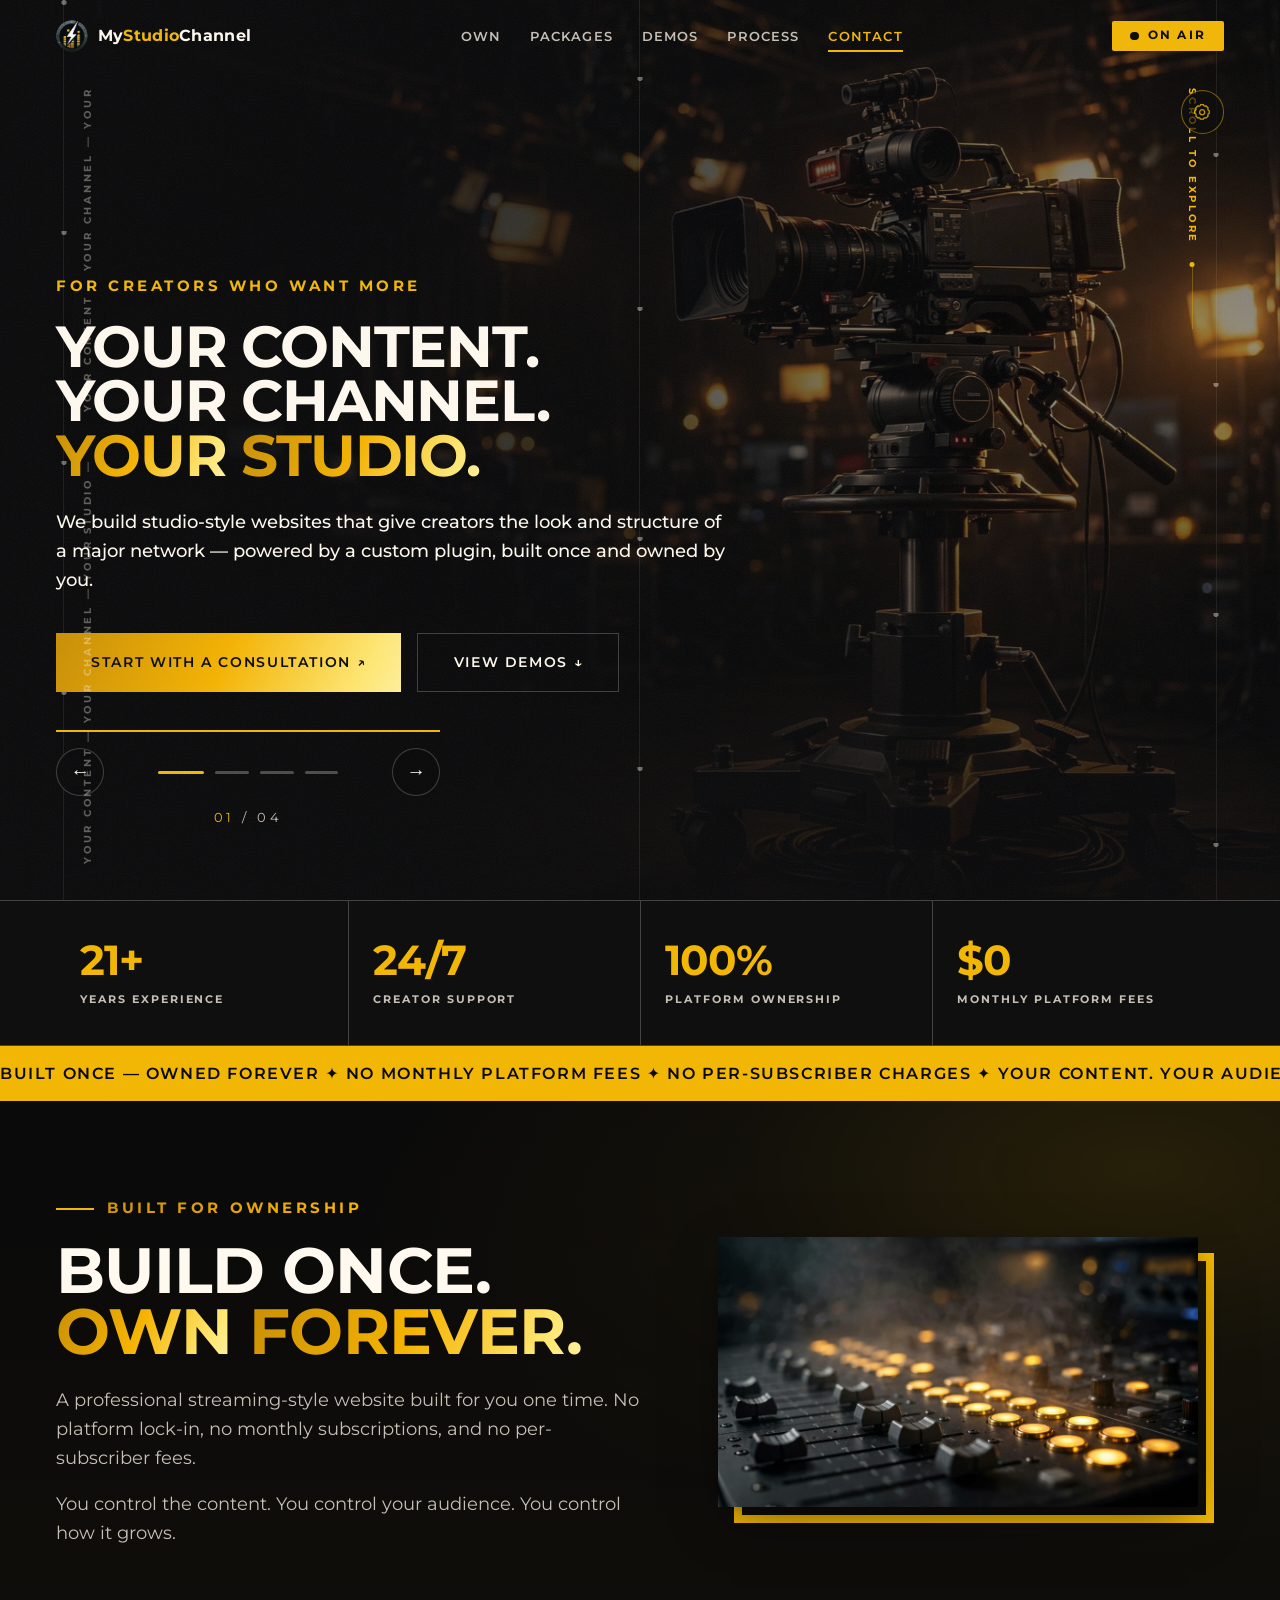
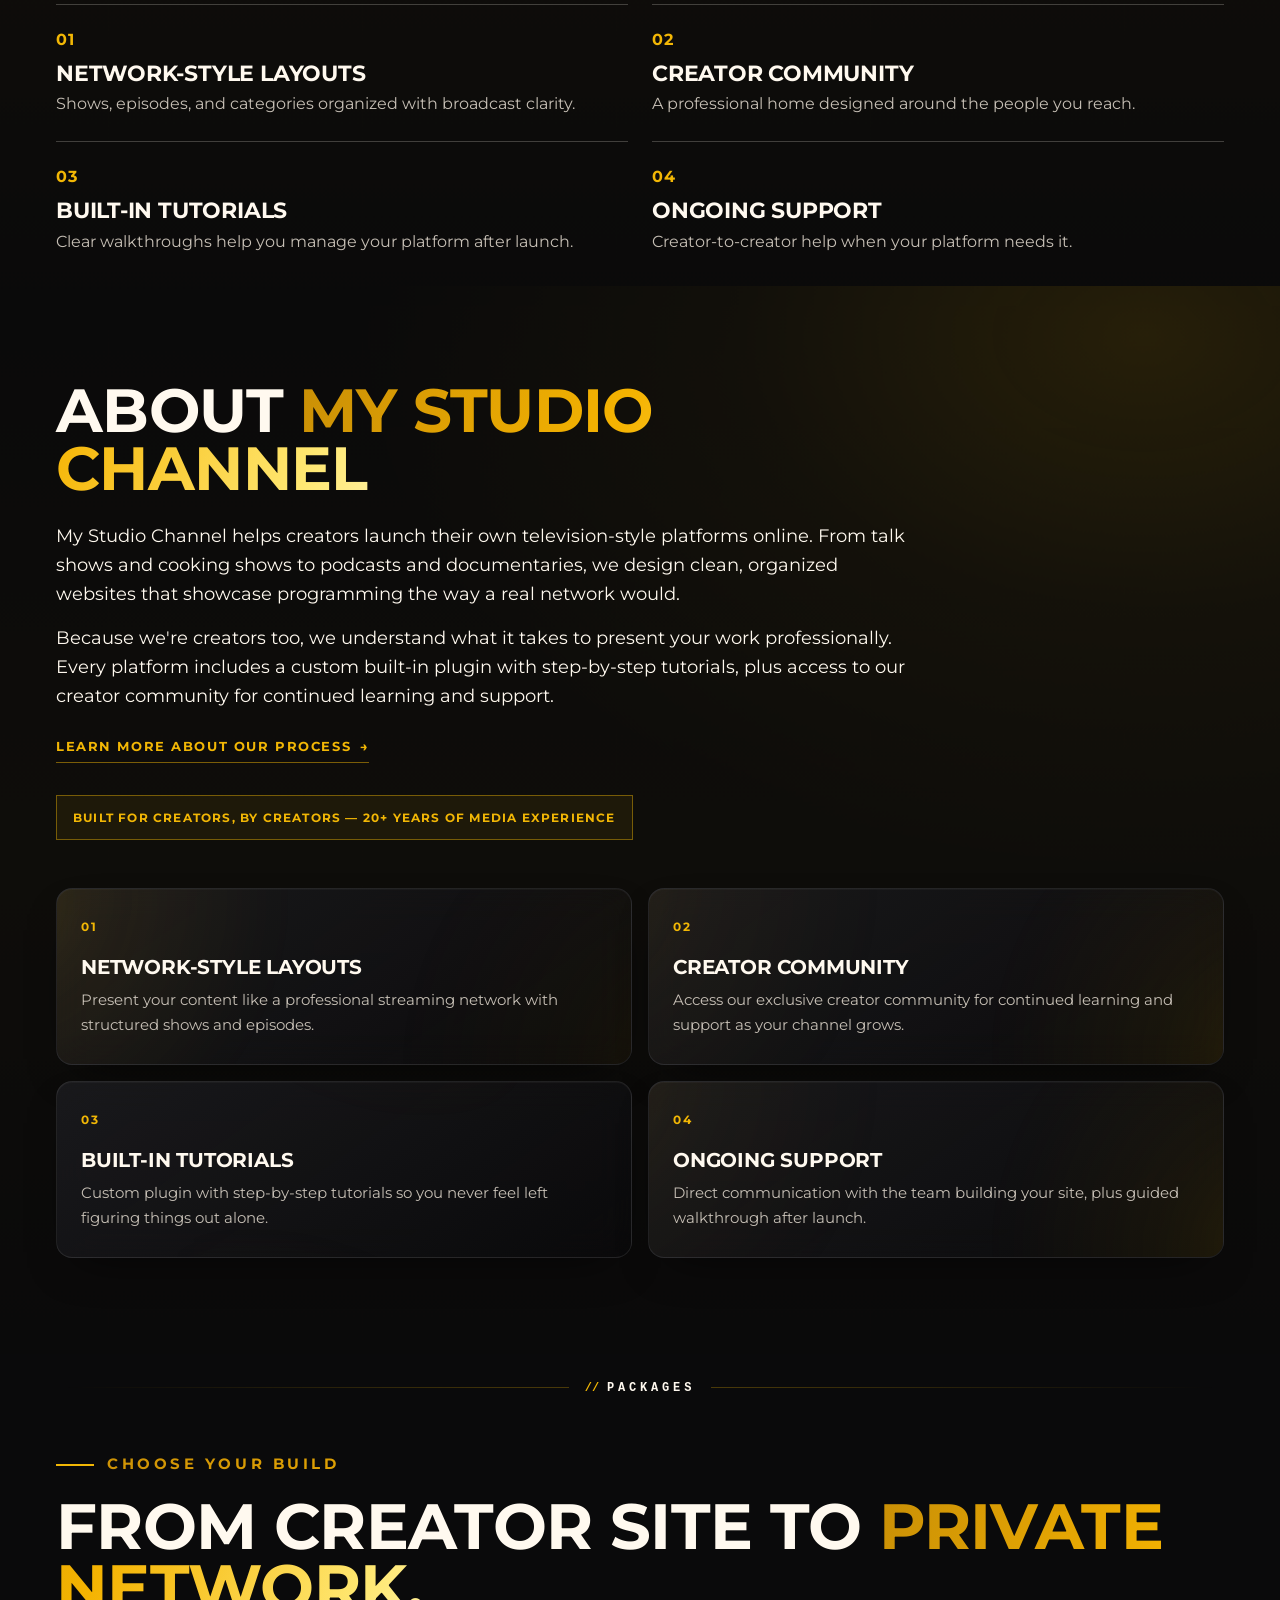
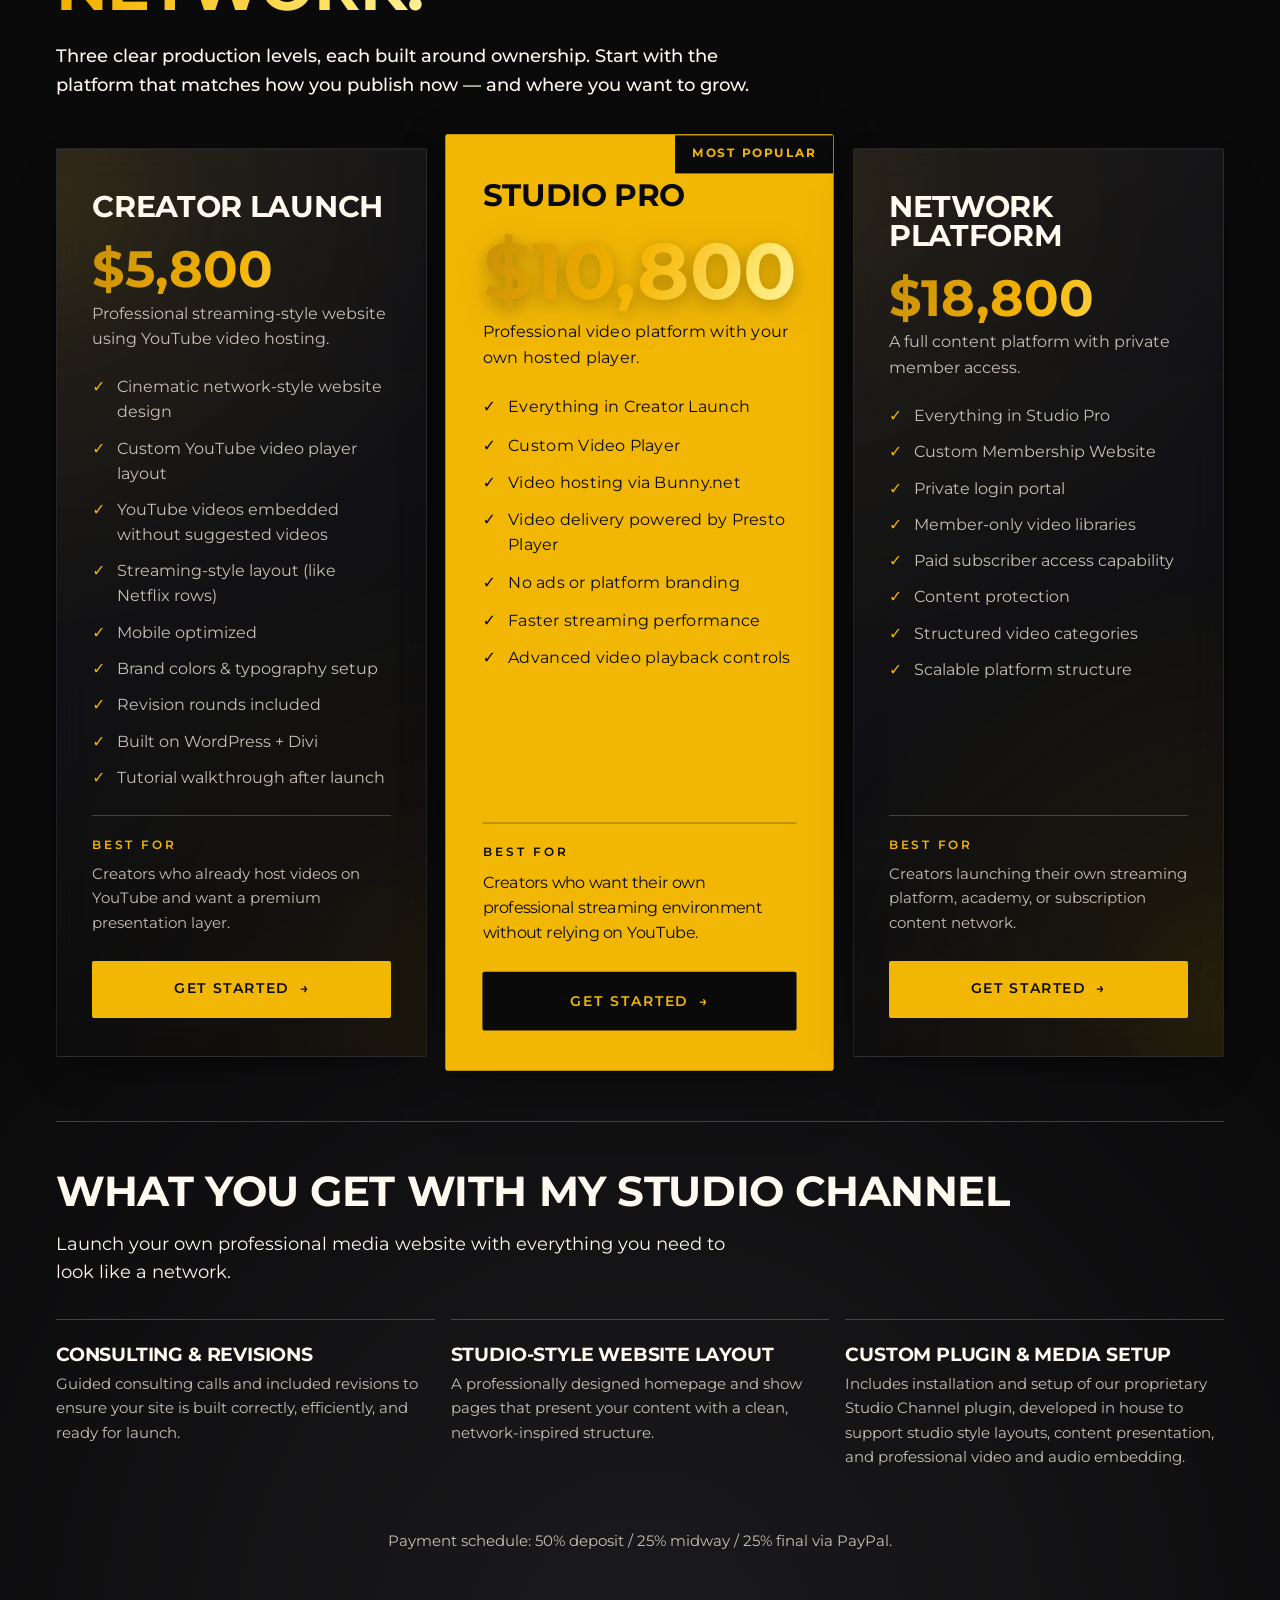
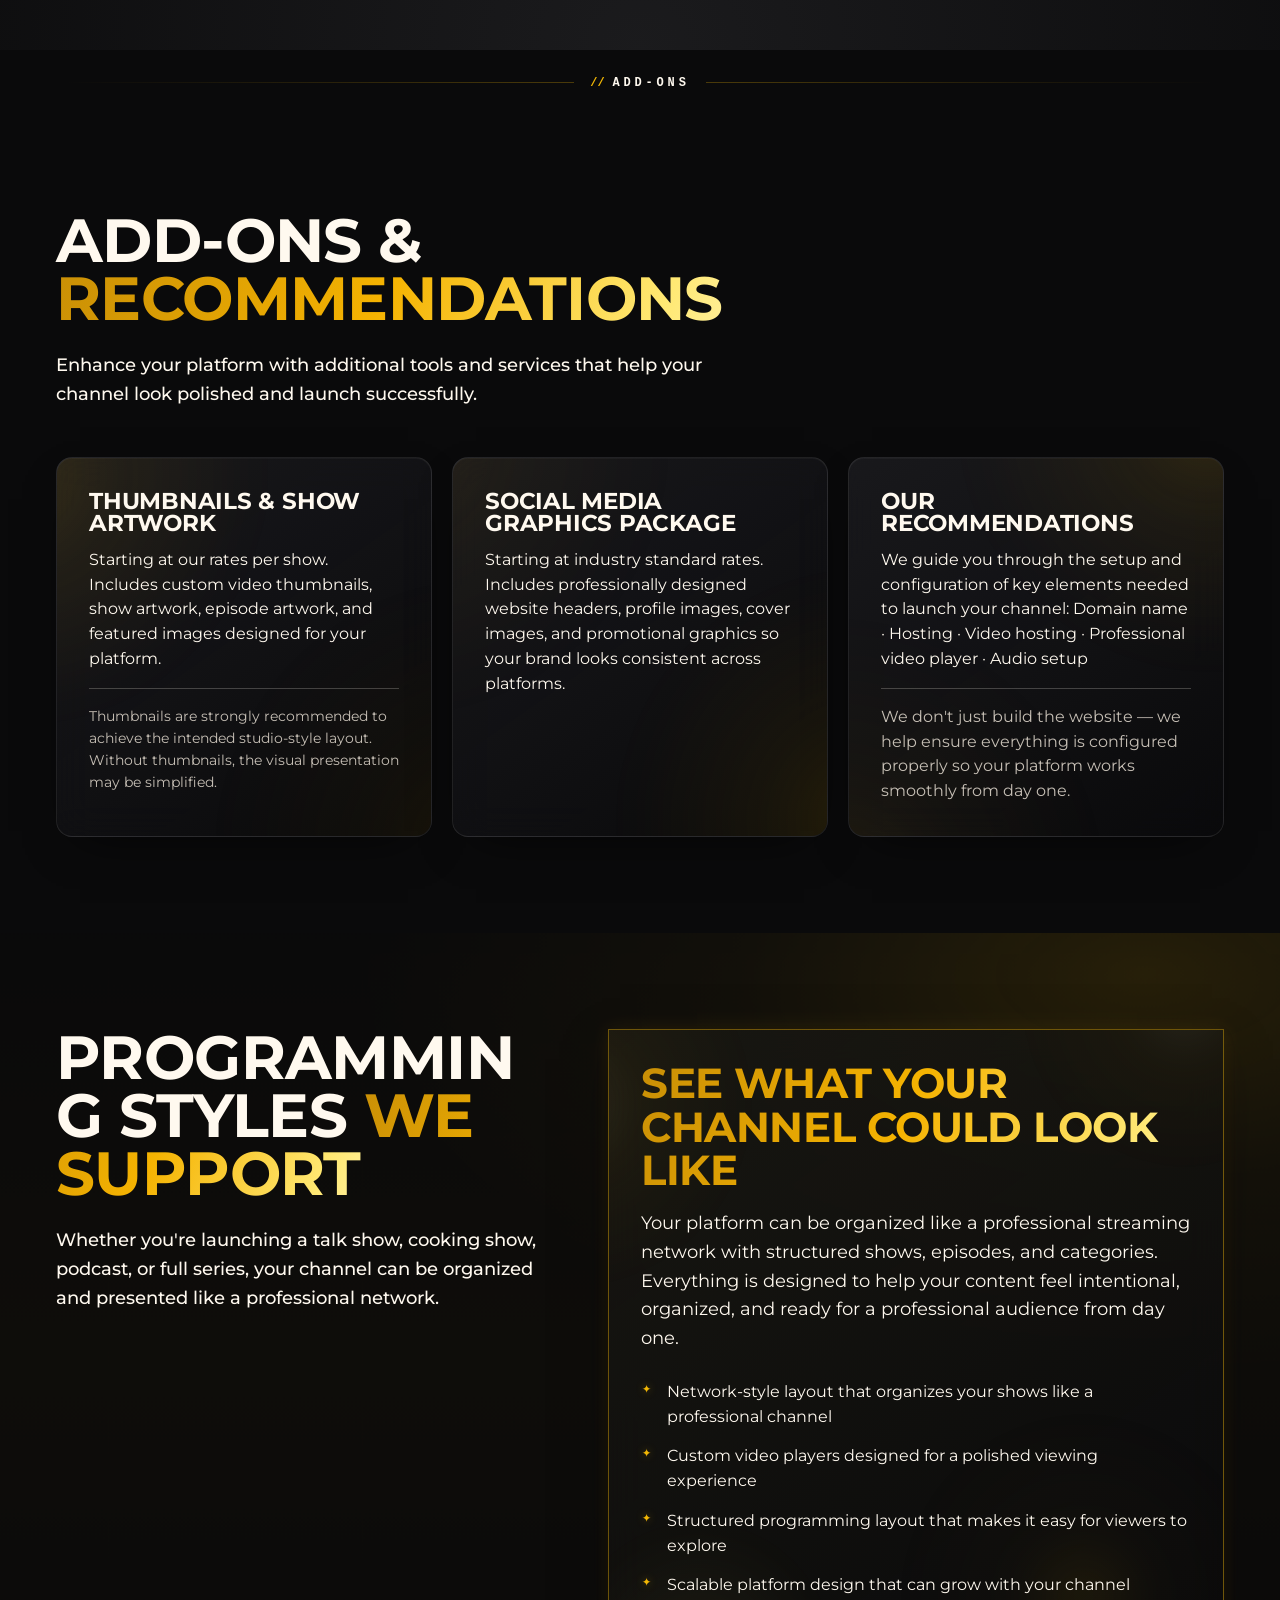
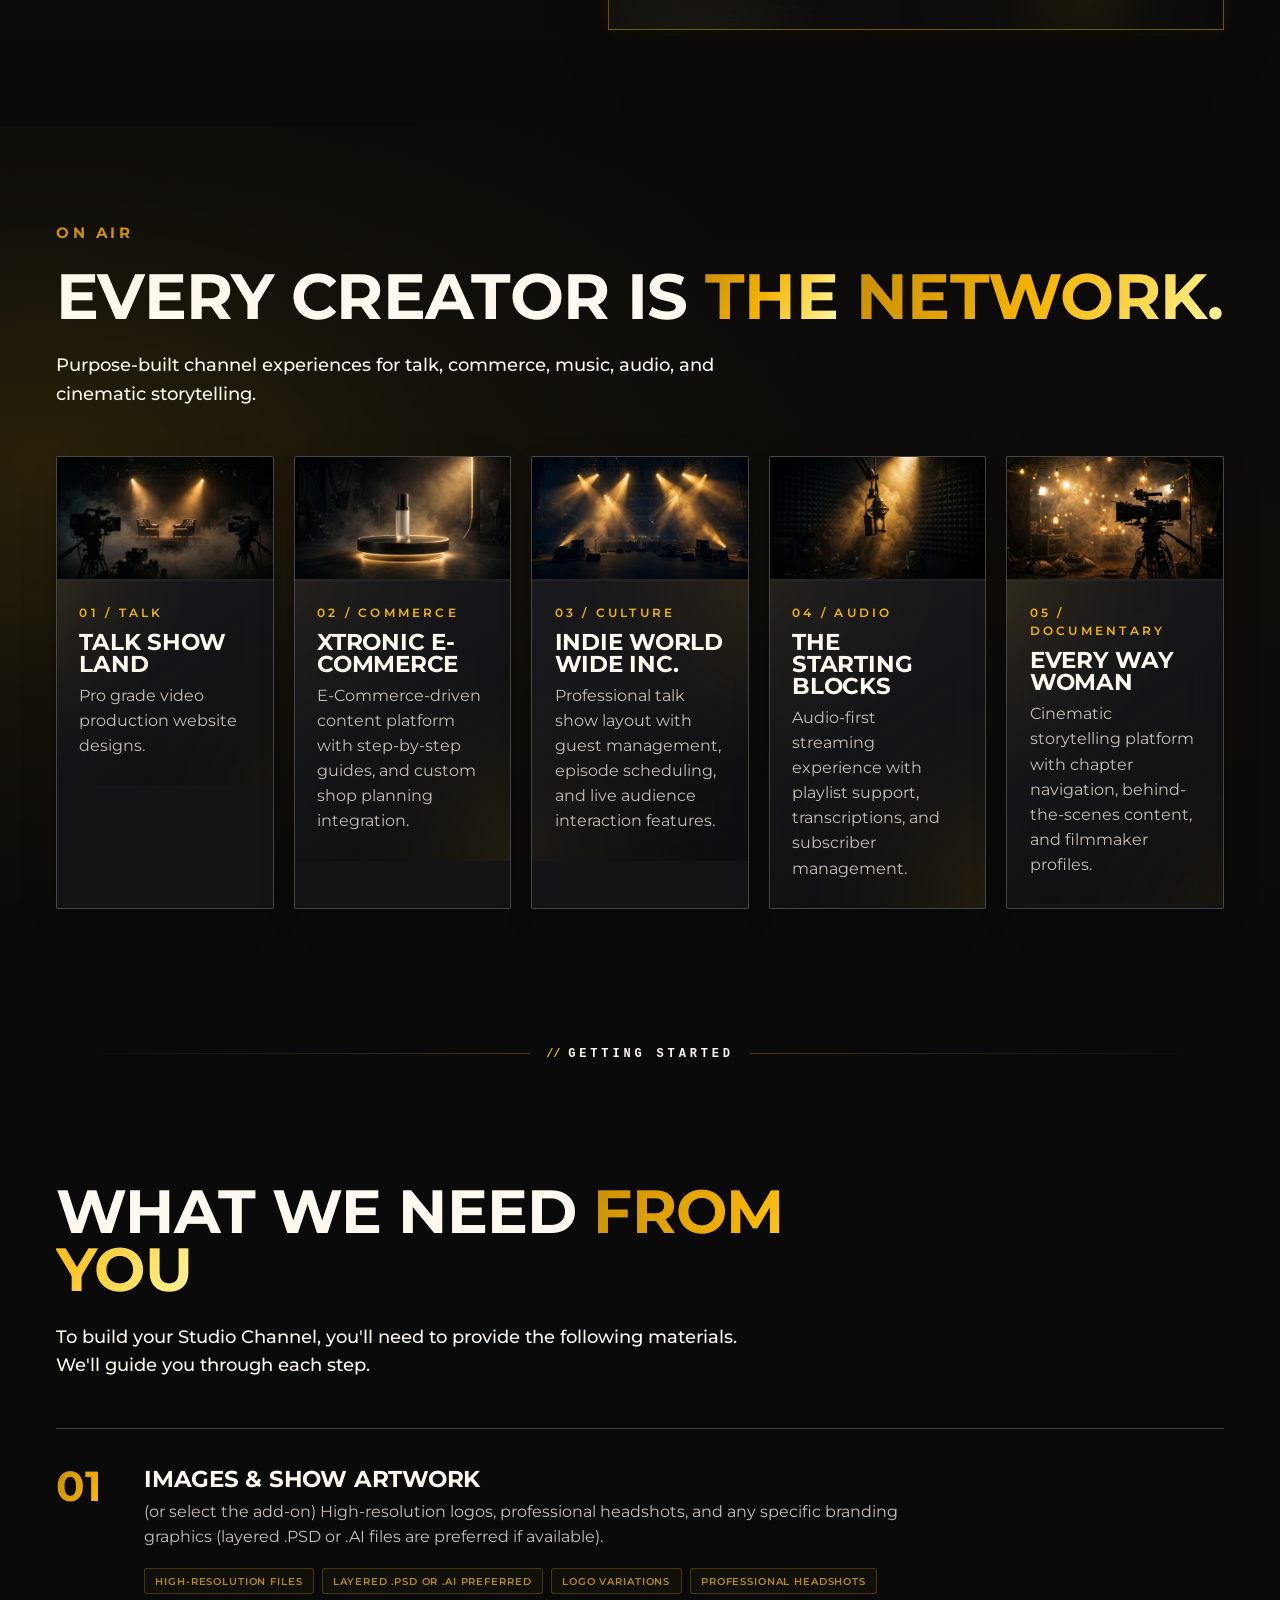
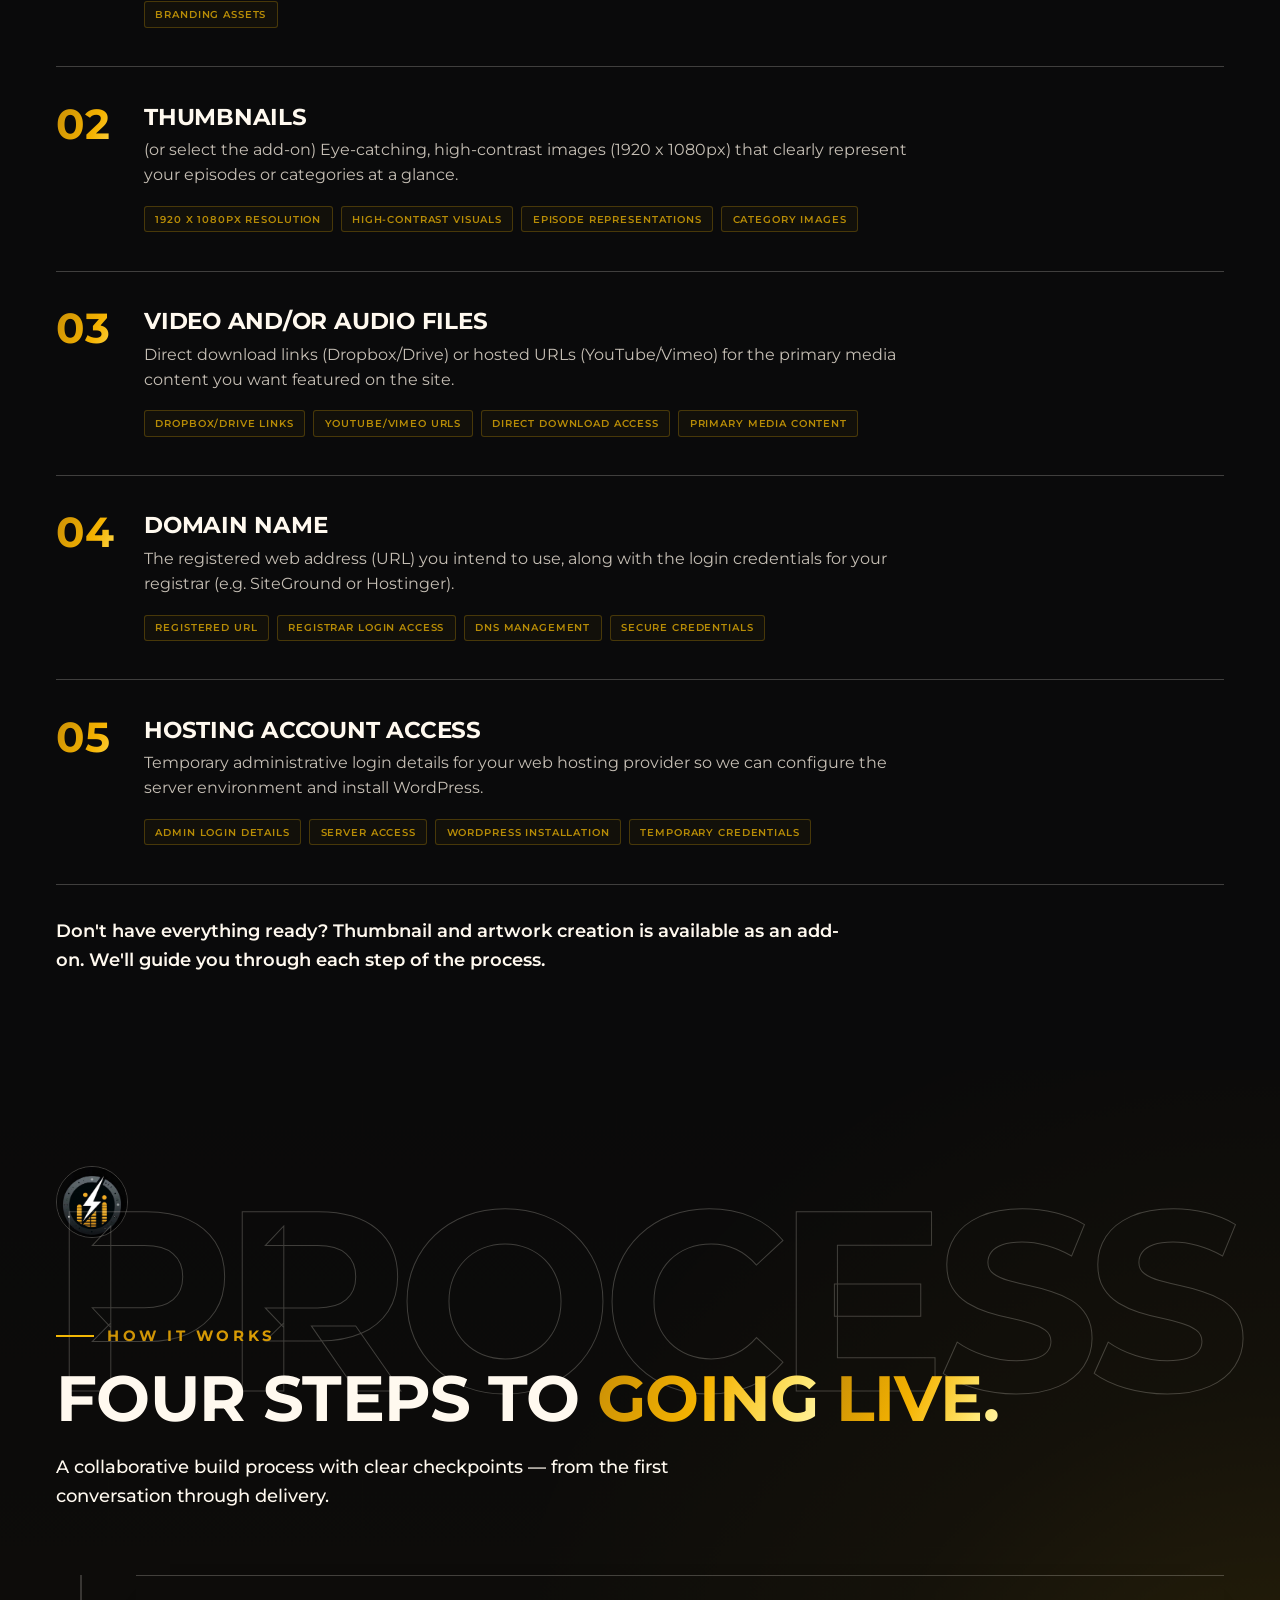
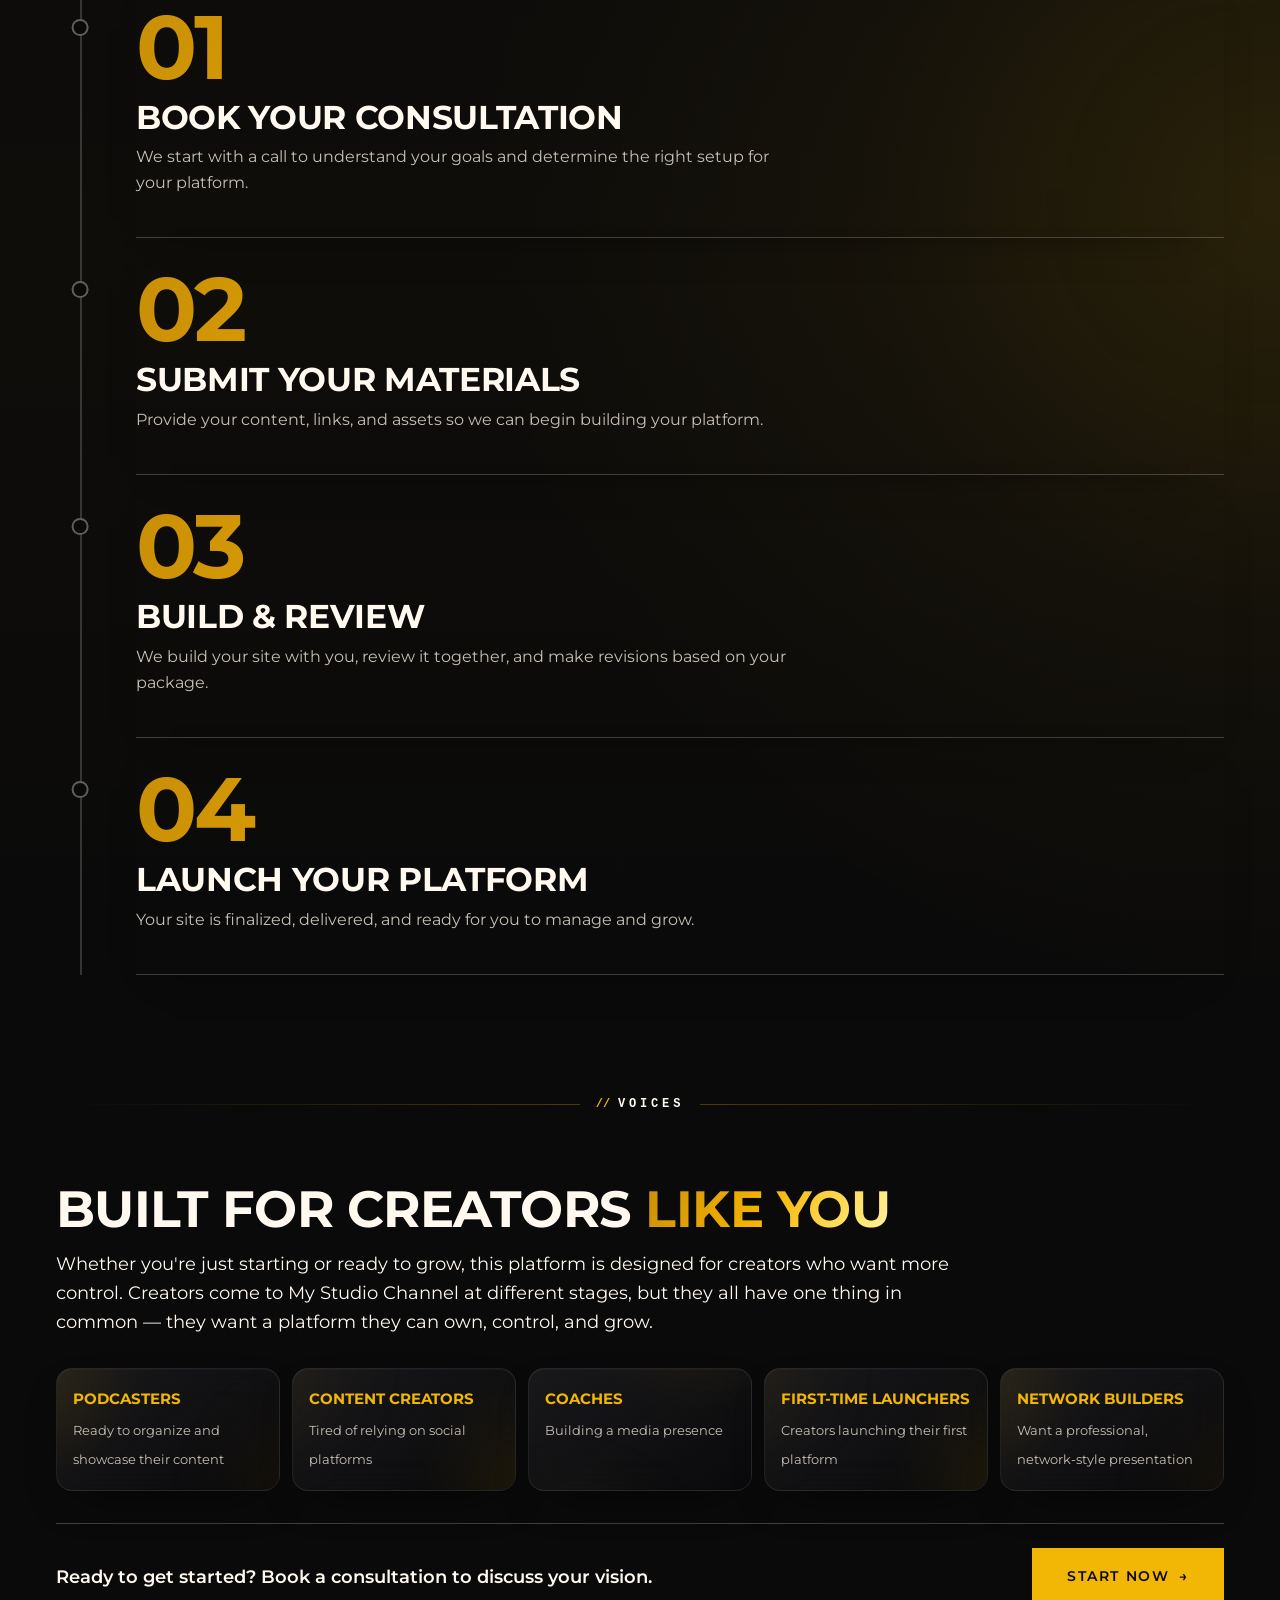
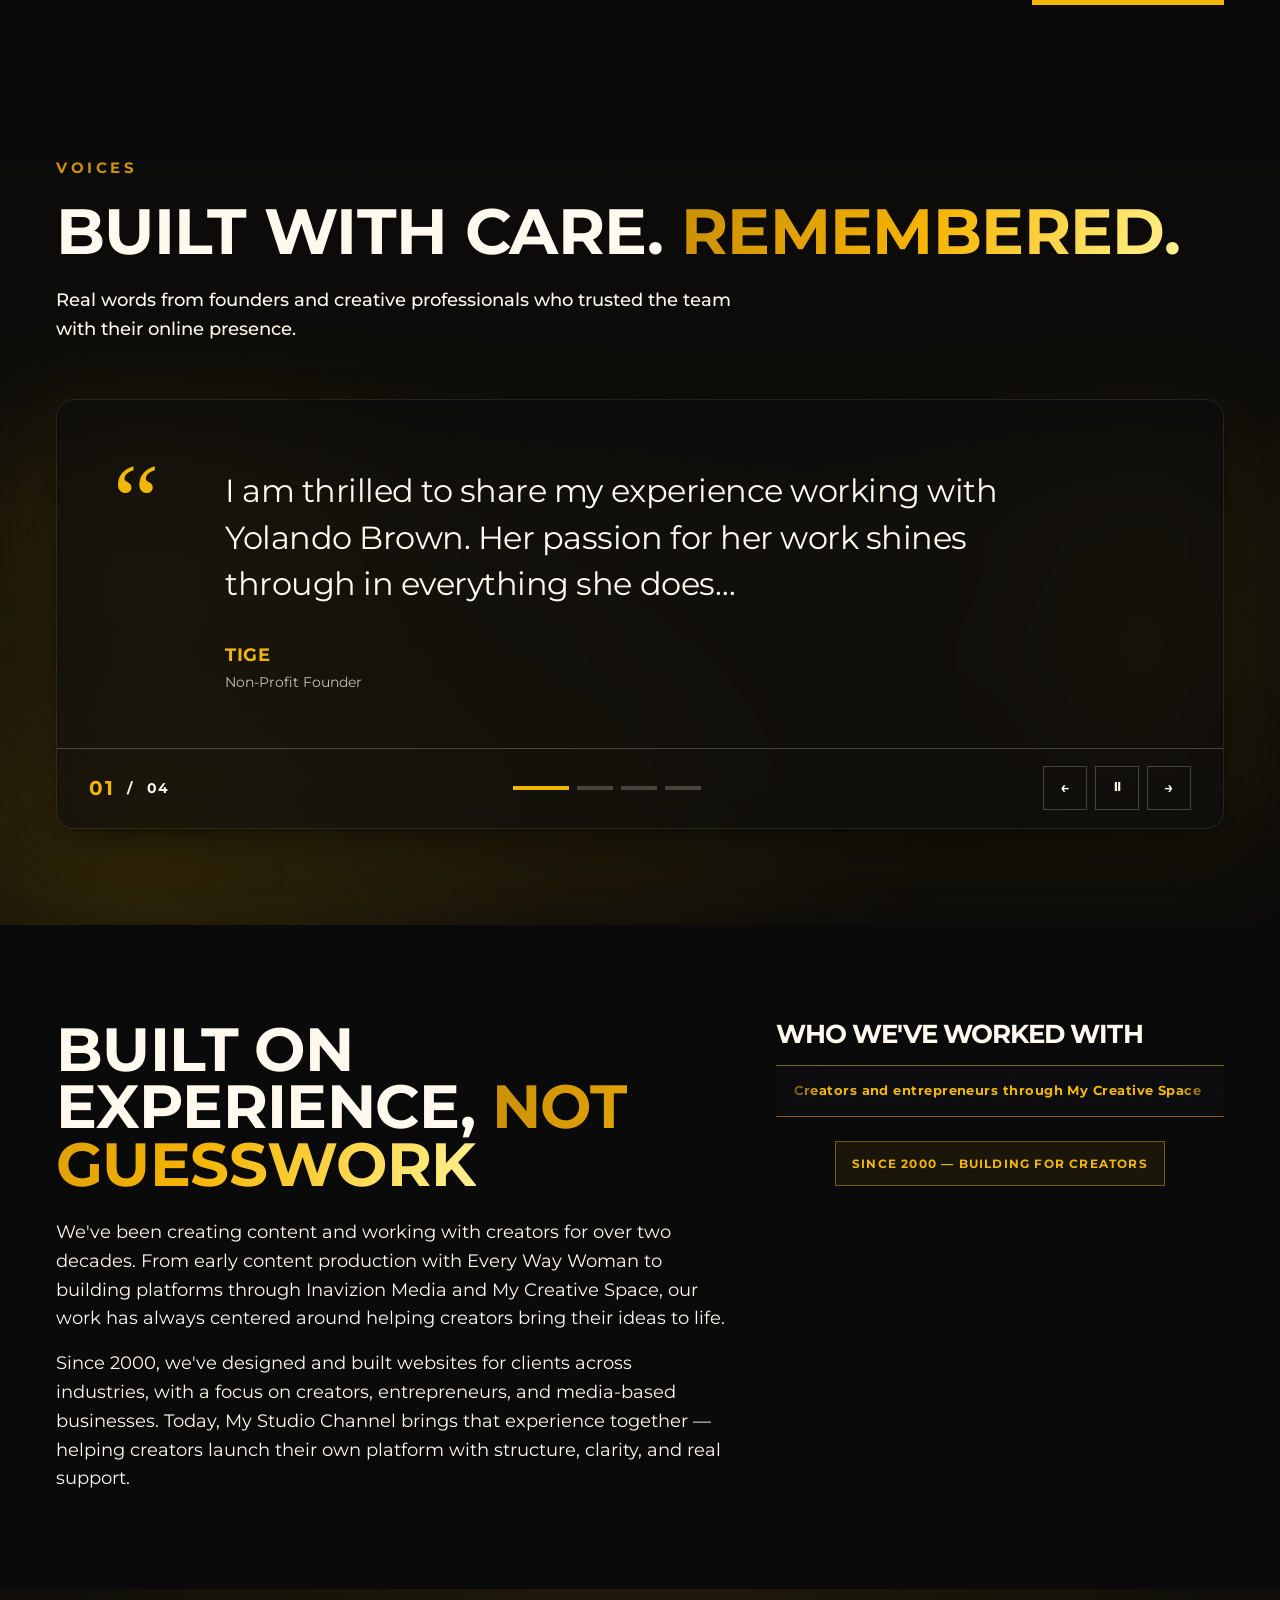
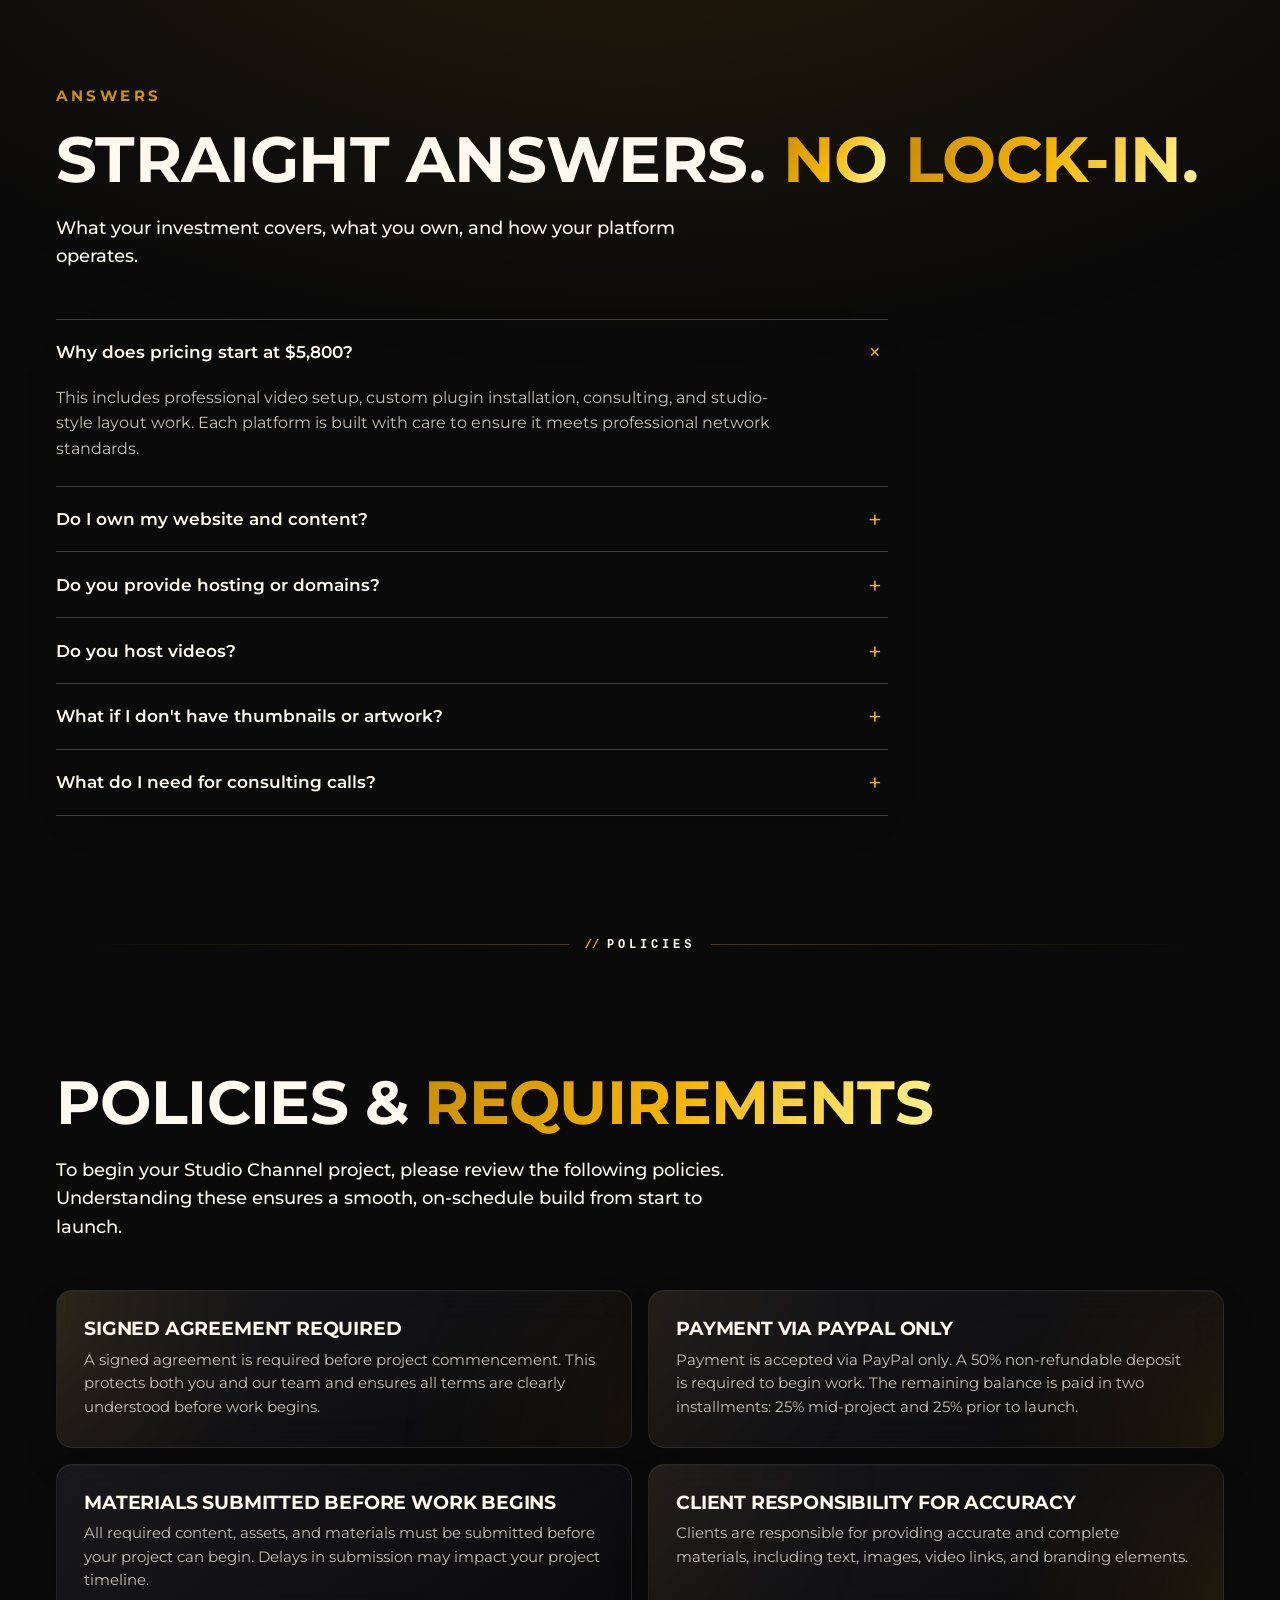
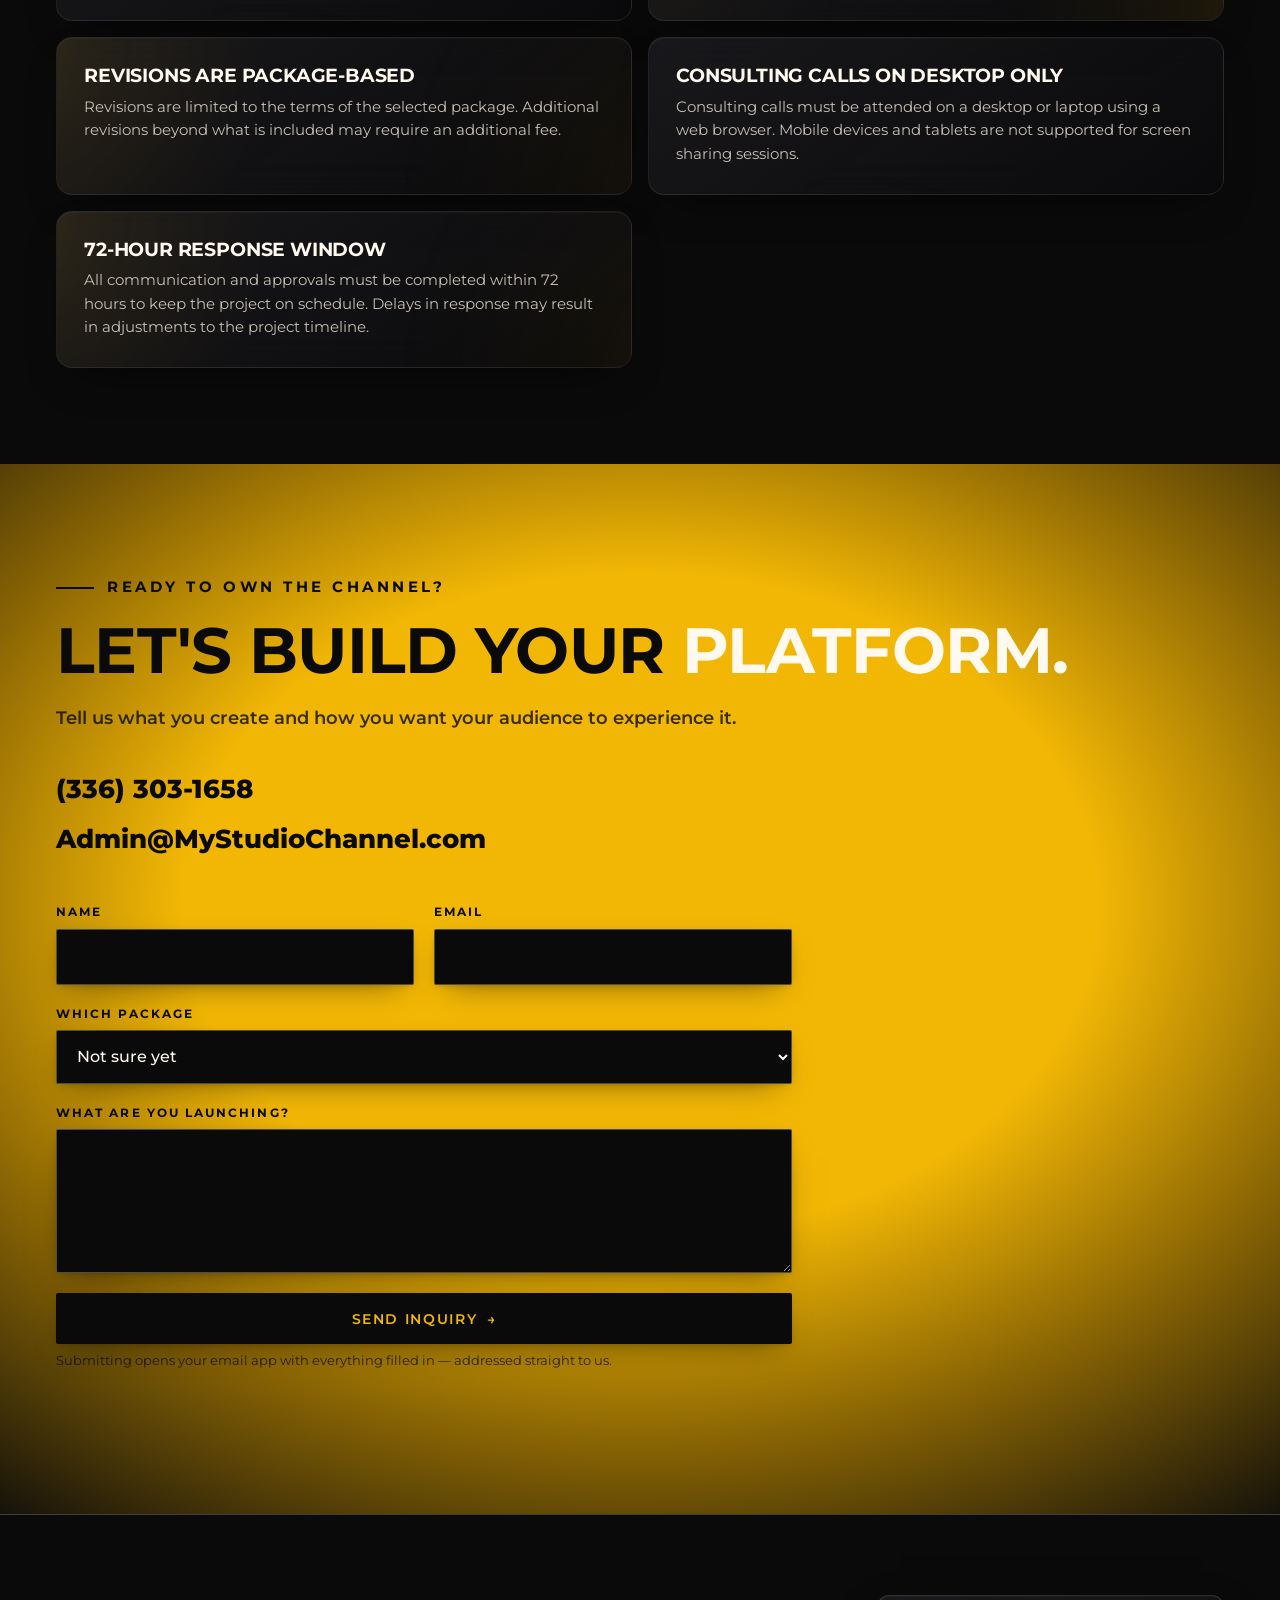
==== index.html @ bb88b9b1 "Demos submenu deep-links to carousel cards; mobile menu closes on link tap" ====
<!DOCTYPE html>
<html lang="en">
<head>
<meta charset="UTF-8">
<meta name="viewport" content="width=device-width, initial-scale=1.0">
<title>My Studio Channel — Your Channel. On Air.</title>
<meta name="description" content="We build studio-style websites that give creators the look and structure of a major network — powered by a custom plugin, built once and owned by you.">
<meta property="og:type" content="website">
<meta property="og:title" content="My Studio Channel — Your Channel. On Air.">
<meta property="og:description" content="Studio-style websites for creators. Look like a real network — built once, owned forever.">
<meta property="og:image" content="https://agentzlab.github.io/MyStudioChannel-Remake/assets/screenshot.png">
<meta property="og:image:width" content="1440">
<meta property="og:image:height" content="900">
<meta property="og:url" content="https://agentzlab.github.io/MyStudioChannel-Remake/">
<meta name="twitter:card" content="summary_large_image">
<meta name="twitter:image" content="https://agentzlab.github.io/MyStudioChannel-Remake/assets/screenshot.png">
<link rel="icon" type="image/jpeg" href="[data-uri]">
<link rel="preconnect" href="https://fonts.googleapis.com">
<link rel="preconnect" href="https://fonts.gstatic.com" crossorigin>
<link href="https://fonts.googleapis.com/css2?family=Inter:wght@400;500;600;700&family=Montserrat:wght@400;500;700;800&family=Oswald:wght@600;700&family=Syne:wght@600;700;800&display=swap" rel="stylesheet">
<style>
/* PRIME TIME — MyStudioChannel reimagined. Tokens per brief §2. */
:root{
  --ink:#0A0A0B;
  --coal:#141417;
  --gold:#F2B705;
  --gold-deep:#B98A05;
  --bone:#FFF9EF;
  --smoke:#C6BFB5;
  --line:rgba(255,249,239,0.22);
  --shadow-panel:0 18px 50px -12px rgba(0,0,0,.55),0 4px 16px -8px rgba(0,0,0,.42);
  --shadow-small:0 12px 32px -14px rgba(0,0,0,.5),0 2px 8px -4px rgba(0,0,0,.36);
  --shadow-overlay:0 28px 80px -18px rgba(0,0,0,.65),0 8px 24px -12px rgba(0,0,0,.48);
  --ease:cubic-bezier(0.16,1,0.3,1);
  --font-display:'Montserrat',system-ui,sans-serif;
  --font-body:'Montserrat',system-ui,sans-serif;
}
*{margin:0;padding:0;box-sizing:border-box}
html{scroll-behavior:smooth}
body{
  background:var(--ink);
  color:var(--smoke);
  font-family:var(--font-body);
  font-size:1.125rem;
  line-height:1.6;
  font-weight:400;
  -webkit-font-smoothing:antialiased;
  overflow-x:hidden;
  position:relative;
}
img{display:block;max-width:100%}
a{color:inherit}
::selection{background:var(--gold);color:var(--ink)}

h1,h2,h3{font-family:var(--font-display);font-weight:700;text-transform:uppercase;line-height:.95;letter-spacing:-.01em;color:var(--bone)}
.wrap{max-width:76rem;margin:0 auto;padding-left:1.5rem;padding-right:1.5rem}
section{position:relative}
.pad{padding-top:6rem;padding-bottom:6rem}

.eyebrow{font-family:var(--font-display);font-weight:700;font-size:.92rem;letter-spacing:.24em;text-transform:uppercase;color:var(--gold);margin-bottom:1.25rem}
.section-eyebrow{display:flex;align-items:center;gap:.8rem}
.section-eyebrow::before{content:"";width:2.4rem;height:2px;flex:0 0 auto;background:var(--gold)}
.h2{font-size:clamp(2.75rem,5vw,4rem);margin-bottom:1.5rem;max-width:58rem}
.h2 .accent{color:var(--gold)}
.sub{max-width:44rem;color:var(--bone);font-weight:500}

/* word-stagger spans (populated by app.js) */
.wd{display:inline-block;will-change:transform,opacity}

/* ---------- hero blueprint grid ---------- */
.blueprint-grid{
  position:absolute;inset:0;z-index:5;pointer-events:none;overflow:hidden;
}
.blueprint-grid span{
  position:absolute;top:0;bottom:0;width:7px;transform:translateX(-50%);
  background-image:
    linear-gradient(to right,transparent calc(50% - .5px),rgba(246,242,233,.08) calc(50% - .5px),rgba(246,242,233,.08) calc(50% + .5px),transparent calc(50% + .5px)),
    radial-gradient(circle 2.5px at 50% 2.5px,rgba(246,242,233,.42) 0 2.5px,transparent 2.6px);
  background-size:100% 100%,7px 230px;
  background-repeat:no-repeat,repeat-y;
}
.blueprint-grid span:nth-child(1){left:5%;background-position:center 0,center 0}
.blueprint-grid span:nth-child(2){left:50%;background-position:center 0,center 76px}
.blueprint-grid span:nth-child(3){left:95%;background-position:center 0,center 152px}
main .wrap,footer .wrap{position:relative;z-index:6}
#packages>.wrap,#faq>.wrap{z-index:6}
.ticker-track{position:relative;z-index:6}

/* ---------- quick signal preloader ---------- */
body.is-preloading{overflow:hidden}
.preloader{
  position:fixed;inset:0;z-index:10000;display:grid;place-items:center;overflow:hidden;
  background:
    radial-gradient(circle at 50% 46%,rgba(242,183,5,.12),transparent 34%),
    linear-gradient(145deg,#080809 0%,var(--coal) 56%,#09090a 100%);
  opacity:1;visibility:visible;clip-path:inset(0 0 0 0);
  transition:clip-path 520ms var(--ease),opacity 220ms ease 120ms,visibility 0s linear 520ms;
}
.preloader::before{
  content:"";position:absolute;inset:0;pointer-events:none;opacity:.26;
  background-image:linear-gradient(rgba(255,249,239,.055) 1px,transparent 1px),linear-gradient(90deg,rgba(255,249,239,.055) 1px,transparent 1px);
  background-size:72px 72px;
  -webkit-mask-image:radial-gradient(circle at center,#000 0%,transparent 72%);mask-image:radial-gradient(circle at center,#000 0%,transparent 72%);
}
.preloader.is-exiting{clip-path:inset(0 0 100% 0);opacity:0;visibility:hidden;pointer-events:none}
.preloader-stage{
  position:relative;z-index:2;display:grid;justify-items:center;gap:1rem;min-width:min(18rem,calc(100vw - 3rem));
  padding:2.1rem 2.4rem 1.8rem;border:1px solid rgba(255,249,239,.14);border-top-color:rgba(242,183,5,.52);
  border-radius:16px;background:linear-gradient(145deg,rgba(31,31,35,.78),rgba(10,10,12,.62));
  -webkit-backdrop-filter:blur(18px);backdrop-filter:blur(18px);
  box-shadow:0 24px 72px -30px rgba(0,0,0,.9),inset 0 1px 0 rgba(255,255,255,.045);
}
.preloader-mark-shell{position:relative;width:5.4rem;height:5.4rem;padding:.26rem;border:1px solid rgba(242,183,5,.62);border-radius:50%;box-shadow:0 0 0 7px rgba(242,183,5,.045),0 0 28px rgba(242,183,5,.14)}
.preloader-mark{width:100%;height:100%;border-radius:50%;object-fit:cover}
.preloader-live{display:inline-flex;align-items:center;gap:.58rem;color:var(--gold);font-size:.7rem;font-weight:700;line-height:1;letter-spacing:.28em;text-transform:uppercase}
.preloader-live-dot{width:.48rem;height:.48rem;border-radius:50%;background:var(--gold);box-shadow:0 0 12px rgba(242,183,5,.65);animation:preloader-pulse .8s ease-in-out infinite alternate}
.preloader-copy{color:rgba(255,249,239,.68);font-family:var(--font-display);font-size:.68rem;font-weight:700;letter-spacing:.2em;text-transform:uppercase}
.preloader-sweep{position:absolute;inset:-35% auto -35% -18%;z-index:1;width:14%;min-width:5rem;pointer-events:none;transform:skewX(-14deg);background:linear-gradient(90deg,transparent,rgba(242,183,5,.12),rgba(255,232,115,.48),rgba(242,183,5,.1),transparent);filter:blur(2px);animation:preloader-sweep 1s cubic-bezier(.45,0,.55,1) infinite}
@keyframes preloader-sweep{from{left:-24%}to{left:112%}}
@keyframes preloader-pulse{to{opacity:.34;transform:scale(.72)}}
@media (max-width:420px){.preloader-stage{padding:1.8rem 1.5rem 1.55rem}.preloader-mark-shell{width:4.8rem;height:4.8rem}}

/* ---------- grain overlay ---------- */
.grain{
  position:fixed;inset:0;z-index:9998;pointer-events:none;opacity:.06;
  background-image:url("data:image/svg+xml,%3Csvg xmlns='http://www.w3.org/2000/svg' width='300' height='300'%3E%3Cfilter id='n'%3E%3CfeTurbulence type='fractalNoise' baseFrequency='0.9' numOctaves='2'/%3E%3C/filter%3E%3Crect width='300' height='300' filter='url(%23n)'/%3E%3C/svg%3E");
}

/* ---------- signal lock (brief §5) ---------- */
/* ---------- signal lock (brief §5) : decisive blur-settle reveal ---------- */
.lock{opacity:1;transform:none}
.lock>.wrap{transform:translateY(12px);transition:transform 650ms var(--ease)}
.lock.locked>.wrap{transform:none}
.lock h1 .wd,.lock h2 .wd{opacity:1;transform:translateY(8px);transition:transform 600ms var(--ease);transition-delay:calc(var(--i,0)*45ms)}
.lock.locked h1 .wd,.lock.locked h2 .wd{transform:translateY(0)}

/* Keep the long page readable even before a section enters the viewport;
   the signal-lock is now a small polish move rather than a visibility gate. */
.ambient-section{isolation:isolate;overflow:hidden}
.ambient-section::before{content:"";position:absolute;inset:-12% -8%;z-index:0;pointer-events:none;background:radial-gradient(72% 55% at var(--glow-x,82%) var(--glow-y,15%),rgba(242,183,5,.12),rgba(185,138,5,.045) 36%,transparent 70%),linear-gradient(180deg,transparent 0%,rgba(242,183,5,.025) 52%,transparent 100%);transform:translate3d(0,var(--ambient-shift,0px),0) scale(1.06);will-change:transform}
.ambient-section>.wrap{position:relative;z-index:1}
#demos{--glow-x:12%;--glow-y:42%}
#process{--glow-x:90%;--glow-y:48%}
#voices{--glow-x:18%;--glow-y:85%}

/* ---------- top bar ---------- */
.topbar{position:fixed;top:0;left:0;right:0;z-index:9000;transition:background 320ms var(--ease),border-color 320ms var(--ease);border-bottom:1px solid transparent}
.topbar.scrolled{background:rgba(10,10,11,.92);backdrop-filter:blur(10px);border-bottom-color:var(--line)}
.topbar-inner{display:flex;align-items:center;justify-content:space-between;gap:.8rem;height:4.5rem}
.wordmark{font-family:var(--font-display);font-weight:700;font-size:1rem;letter-spacing:.02em;color:var(--bone);text-decoration:none;white-space:nowrap;display:inline-flex;align-items:center;gap:.6rem}
.wordmark-mark{width:2rem;height:2rem;object-fit:cover;object-position:center;border-radius:50%;flex:none}
.wordmark-name{display:inline-flex;align-items:baseline}
.wordmark .gold-w{color:var(--gold)}
footer .wordmark-mark{width:2.5rem;height:2.5rem}
.onair{display:inline-flex;align-items:center;justify-content:center;gap:.55rem;flex:0 0 auto;min-width:max-content;background:var(--gold);color:var(--ink);font-weight:700;font-size:.72rem;line-height:1;letter-spacing:.2em;text-transform:uppercase;padding:.6rem 1.1rem;border-radius:2px;text-decoration:none;white-space:nowrap}
.onair .dot{width:.55rem;height:.55rem;border-radius:50%;background:var(--ink);animation:pulse 1.6s linear infinite}
@keyframes pulse{0%,100%{opacity:1;transform:scale(1)}50%{opacity:.35;transform:scale(.72)}}
.nav-desktop{display:none;gap:1.8rem;align-items:center}
.nav-item{position:relative}
.nav-link{position:relative;display:block;font-size:.82rem;font-weight:600;letter-spacing:.09em;text-transform:uppercase;color:var(--smoke);text-decoration:none;padding:.45rem 0;transition:color 200ms var(--ease)}
.nav-link::after{content:"";position:absolute;left:0;right:0;bottom:.1rem;height:2px;background:var(--gold);transform:scaleX(0);transform-origin:left;transition:transform 280ms var(--ease)}
.nav-link:hover,.nav-link:focus-visible,.nav-link.is-current,.nav-link.is-active{color:var(--gold);outline:none}
.nav-link:hover::after,.nav-link:focus-visible::after,.nav-link.is-current::after,.nav-link.is-active::after{transform:scaleX(1)}
.nav-drop{position:absolute;top:calc(100% + .8rem);left:-1rem;min-width:16rem;background:var(--coal);border-top:2px solid var(--gold);box-shadow:var(--shadow-small);padding:.45rem 0;opacity:0;visibility:hidden;transform:translateY(8px);transition:opacity 220ms var(--ease),visibility 220ms,transform 220ms var(--ease)}
.nav-drop::before{content:"";position:absolute;left:0;right:0;top:-.9rem;height:.9rem}
.nav-item:hover .nav-drop,.nav-item:focus-within .nav-drop{opacity:1;visibility:visible;transform:none}
.nav-drop a{display:flex;gap:.8rem;align-items:baseline;padding:.72rem 1rem;color:var(--bone);font-size:.76rem;line-height:1.25;letter-spacing:.08em;text-transform:uppercase;text-decoration:none;transition:color 180ms var(--ease),background 180ms var(--ease)}
.nav-drop a span{color:var(--gold);font-family:var(--font-display);font-weight:700}
.nav-drop a:hover,.nav-drop a:focus-visible{color:var(--gold);background:rgba(242,183,5,.07);outline:none}
.burger{display:inline-flex;flex-direction:column;gap:6px;background:none;border:0;cursor:pointer;padding:.6rem}
.burger span{display:block;width:26px;height:2px;background:var(--bone);transition:transform 320ms var(--ease),opacity 320ms var(--ease)}
.menu-overlay{position:fixed;inset:0;z-index:9500;background:rgba(10,10,11,.99);overflow-y:auto;opacity:0;visibility:hidden;transition:opacity 360ms var(--ease),visibility 360ms}
.menu-overlay.open{opacity:1;visibility:visible}
.menu-shell{min-height:100%;display:flex;flex-direction:column;padding:6.2rem 1.5rem 2rem}
.menu-wordmark{position:absolute;top:1.25rem;left:1.5rem;height:3.3rem;font-size:1rem;z-index:1}
.menu-wordmark .wordmark-mark{width:2.35rem;height:2.35rem}
.menu-close{position:absolute;top:1.25rem;right:1.5rem;width:3.3rem;height:3.3rem;border:1px solid rgba(255,249,239,.5);background:transparent;color:var(--bone);font-family:var(--font-display);font-size:2rem;cursor:pointer;line-height:1;opacity:0;transform:rotate(-12deg);transition:opacity 360ms var(--ease),transform 360ms var(--ease),border-color 180ms var(--ease),color 180ms var(--ease)}
.menu-overlay.open .menu-close{opacity:1;transform:none}
.menu-close:hover,.menu-close:focus-visible{color:var(--gold);border-color:var(--gold);outline:none}
.menu-list{border-top:1px solid var(--line)}
.menu-row{border-bottom:1px solid var(--line);opacity:0;transform:translateX(-1.2rem);transition:opacity 420ms var(--ease),transform 420ms var(--ease)}
.menu-overlay.open .menu-row{opacity:1;transform:none}
.menu-overlay.open .menu-row:nth-child(1){transition-delay:60ms}
.menu-overlay.open .menu-row:nth-child(2){transition-delay:105ms}
.menu-overlay.open .menu-row:nth-child(3){transition-delay:150ms}
.menu-overlay.open .menu-row:nth-child(4){transition-delay:195ms}
.menu-overlay.open .menu-row:nth-child(5){transition-delay:240ms}
.menu-main,.menu-toggle{width:100%;display:flex;align-items:center;justify-content:flex-start;gap:1rem;padding:.72rem 0;background:none;border:0;color:var(--bone);font-family:var(--font-display);font-weight:700;text-transform:uppercase;font-size:clamp(2.15rem,10vw,4rem);line-height:1;text-align:left;text-decoration:none;letter-spacing:-.02em;cursor:pointer;transition:color 180ms var(--ease),padding-left 220ms var(--ease)}
.menu-main::before,.menu-toggle::before{content:"";width:0;height:.52rem;background:var(--gold);flex:0 0 auto;transition:width 220ms var(--ease)}
.menu-main.is-current,.menu-toggle.is-current,.menu-main:hover,.menu-toggle:hover{color:var(--gold);padding-left:.1rem}
.menu-main.is-current::before,.menu-toggle.is-current::before{width:.52rem}
.menu-chevron{margin-left:auto;font-family:var(--font-body);font-size:1.2rem;color:var(--gold);transition:transform 260ms var(--ease)}
.menu-toggle[aria-expanded="true"] .menu-chevron{transform:rotate(180deg)}
.menu-sub{display:grid;grid-template-rows:0fr;transition:grid-template-rows 300ms var(--ease)}
.menu-sub.open{grid-template-rows:1fr}
.menu-sub-inner{overflow:hidden;display:grid;gap:.2rem}
.menu-sub a{display:flex;align-items:center;gap:.75rem;padding:.55rem 0 .65rem 1.15rem;color:var(--smoke);font-size:.84rem;font-weight:600;line-height:1.25;letter-spacing:.08em;text-transform:uppercase;text-decoration:none}
.menu-sub a::before{content:"";width:1.1rem;height:2px;background:var(--gold);flex:0 0 auto}
.menu-sub a:hover,.menu-sub a:focus-visible{color:var(--gold);outline:none}
.menu-contact{margin-top:auto;padding-top:2rem;display:grid;gap:.45rem}
.menu-contact span{font-size:.68rem;letter-spacing:.2em;text-transform:uppercase;color:var(--gold);font-weight:700}
.menu-contact a{color:var(--bone);font-weight:700;text-decoration:none;font-size:1rem}
.menu-contact .menu-email{display:inline-flex;align-items:center;width:max-content;color:var(--gold);font-weight:600}
.menu-contact a:hover{color:var(--gold)}

/* ---------- hero : 4-slide crossfade slider ---------- */
.hero{position:relative;min-height:100svh;display:flex;align-items:flex-end;overflow:hidden}
.hero-slides{position:absolute;inset:0;z-index:0;background:#000;overflow:hidden}
.hero-slide{position:absolute;inset:0;opacity:0;visibility:hidden;transition:opacity 1.4s ease;will-change:opacity,transform}
.hero-slide.is-active{opacity:1;visibility:visible}
.hero-slide img{width:100%;height:100%;object-fit:cover;transform:scale(1);animation:kenburns 14s ease-in-out infinite alternate}
.hero.kenburns-off .hero-slide img{animation:none;transform:scale(1)}
.hero[data-transition="slide"] .hero-slide{opacity:1;transform:translateX(100%);transition:transform 900ms var(--ease),visibility 900ms}
.hero[data-transition="slide"][data-dir="prev"] .hero-slide{transform:translateX(-100%)}
.hero[data-transition="slide"] .hero-slide.is-entering{visibility:visible}
.hero[data-transition="slide"] .hero-slide.is-active{z-index:2;transform:translateX(0);visibility:visible}
.hero[data-transition="slide"][data-dir="next"] .hero-slide.was-active{z-index:1;transform:translateX(-100%);visibility:visible}
.hero[data-transition="slide"][data-dir="prev"] .hero-slide.was-active{z-index:1;transform:translateX(100%);visibility:visible}
.hero[data-transition="dip"] .hero-slide{transition:none}
.hero-dip{position:absolute;inset:0;z-index:3;background:#000;opacity:0;pointer-events:none;transition:opacity 420ms ease}
.hero-dip.is-dipping{opacity:1}
@keyframes kenburns{from{transform:scale(1)}to{transform:scale(1.08)}}
.hero-scrim{position:absolute;inset:0;z-index:1;background:linear-gradient(90deg,rgba(10,10,11,.9) 0%,rgba(10,10,11,.76) 44%,rgba(10,10,11,.28) 78%,rgba(10,10,11,.36) 100%),linear-gradient(to bottom,rgba(10,10,11,.48) 0%,rgba(10,10,11,.12) 40%,rgba(10,10,11,.9) 100%);opacity:0;transition:opacity 600ms ease}
.hero-rail{position:absolute;top:5.5rem;bottom:2.25rem;z-index:7;pointer-events:none;overflow:hidden;font-family:var(--font-body);font-size:.62rem;font-weight:700;letter-spacing:.28em;text-transform:uppercase;writing-mode:vertical-rl}
.hero-rail-left{left:calc(5% + 1rem);color:rgba(255,249,239,.36);transform:rotate(180deg)}
.hero-rail-loop{display:flex;align-items:center;gap:3rem;white-space:nowrap;animation:rail-rise 18s linear infinite}
.hero-rail-right{right:calc(5% + 1rem);color:var(--gold);display:flex;align-items:center;gap:1.1rem}
.rail-line{position:relative;width:1px;height:4.2rem;background:rgba(242,183,5,.32);display:block}
.rail-line b{position:absolute;left:50%;top:0;width:5px;height:5px;border-radius:50%;background:var(--gold);transform:translate(-50%,0);animation:rail-drop 2.4s var(--ease) infinite}
@keyframes rail-rise{to{transform:translateY(50%)}}
@keyframes rail-drop{0%{transform:translate(-50%,0);opacity:0}18%{opacity:1}78%{opacity:1}100%{transform:translate(-50%,3.9rem);opacity:0}}
@media (max-width:899px){.hero-rail{display:none}}
body.loaded .hero-scrim{opacity:1}
.hero-content{position:relative;z-index:2;width:100%;padding-top:6rem;padding-bottom:4.5rem}
.hero-copies{display:grid}
.hero-copy{grid-area:1/1;opacity:0;transform:translateY(26px);transition:opacity 900ms ease,transform 900ms ease;transition-delay:0ms;pointer-events:none}
.hero-copy.is-active{opacity:1;transform:none;transition-delay:280ms;pointer-events:auto}
.hero .eyebrow{opacity:0;transform:translateY(28px);transition:opacity 950ms var(--ease),transform 950ms var(--ease)}
.hero h1{font-size:clamp(2.5rem,4.5vw,4rem);letter-spacing:-.02em}
.hero h1 .hline{display:block;white-space:nowrap}
.hero h1 .goldline{color:var(--gold)}
.hero h1 .wd{opacity:0;transform:translateY(28px);transition:opacity 950ms var(--ease),transform 950ms var(--ease);transition-delay:calc(120ms + var(--i,0)*70ms)}
.hero .sub{margin-top:1.6rem;max-width:42rem;opacity:0;transform:translateY(28px);transition:opacity 950ms var(--ease),transform 950ms var(--ease);transition-delay:560ms}
.hero .cta-row{display:flex;flex-wrap:wrap;gap:1rem;margin-top:2.4rem;opacity:0;transform:translateY(28px);transition:opacity 950ms var(--ease),transform 950ms var(--ease);transition-delay:820ms}
.hero-controls{width:min(24rem,100%);margin-top:2.4rem;opacity:0;transform:translateY(28px);transition:opacity 950ms var(--ease),transform 950ms var(--ease);transition-delay:1000ms}
body.loaded .hero .eyebrow{opacity:1;transform:none}
body.loaded .hero h1 .wd{opacity:1;transform:none}
body.loaded .hero .sub{opacity:1;transform:none}
body.loaded .hero .cta-row{opacity:1;transform:none}
body.loaded .hero-controls{opacity:1;transform:none}
.hero-progress{height:2px;background:rgba(255,249,239,.25);overflow:hidden;margin-bottom:1rem}
.hero-progress-fill{display:block;width:100%;height:100%;background:var(--gold);transform:scaleX(0);transform-origin:left}
.hero-progress-fill.running{animation:heroProgress 7s linear forwards}
.hero-controls.is-paused .hero-progress-fill{animation-play-state:paused}
@keyframes heroProgress{to{transform:scaleX(1)}}
.hero-control-row{display:grid;grid-template-columns:3rem minmax(0,1fr) 3rem;align-items:center;gap:1rem}
.hero-dots{justify-content:center}
.hero-arrow{width:3rem;height:3rem;border:1px solid var(--line);border-radius:50%;background:rgba(10,10,11,.35);backdrop-filter:blur(6px);-webkit-backdrop-filter:blur(6px);color:var(--bone);font-size:1.2rem;cursor:pointer;display:flex;align-items:center;justify-content:center;transition:border-color 250ms var(--ease),background 250ms var(--ease),color 250ms var(--ease)}
.hero-arrow:hover,.hero-arrow:focus-visible{border-color:var(--gold);background:var(--gold);color:var(--ink);outline:none}
.hero-dots{display:flex;gap:.7rem;align-items:center}
.hero-dots button{width:2.1rem;height:3px;border-radius:2px;border:0;background:rgba(246,242,233,.28);cursor:pointer;padding:0;transition:background 250ms var(--ease),width 250ms var(--ease)}
.hero-dot:hover,.hero-dot:focus-visible{background:var(--gold);outline:none}
.hero-dots button.is-on{background:var(--gold);width:2.9rem}
.hero-count{margin:.7rem 0 0;text-align:center;font-size:.8rem;letter-spacing:.3em;color:var(--smoke)}
.hero-count span{color:var(--gold)}

/* ---------- buttons ---------- */
.btn{display:inline-flex;align-items:center;gap:.6rem;background:var(--gold);color:var(--ink);font-family:var(--font-body);font-weight:600;font-size:.85rem;text-transform:uppercase;letter-spacing:.12em;padding:1.1rem 2.2rem;border:0;border-radius:0;cursor:pointer;text-decoration:none;transition:background 200ms var(--ease)}
.btn:hover{background:var(--gold-deep)}
.btn-ghost{background:transparent;color:var(--bone);border:1px solid var(--line);transition:border-color 200ms var(--ease),color 200ms var(--ease)}
.btn-ghost:hover{border-color:var(--gold);color:var(--gold)}

/* ---------- stats band ---------- */
.stats-band{border-top:1px solid var(--line);border-bottom:1px solid var(--line);background:rgba(255,249,239,.025);box-shadow:var(--shadow-small)}
.stats-grid{display:grid;grid-template-columns:repeat(4,minmax(0,1fr))}
.stat-cell{min-height:9rem;padding:2rem 1.5rem;display:flex;flex-direction:column;justify-content:center}
.stat-cell+.stat-cell{border-left:1px solid var(--line)}
.stat-number{font-family:var(--font-display);font-size:clamp(2.35rem,4vw,2.65rem);font-weight:700;line-height:1;color:var(--gold);letter-spacing:-.025em}
.stat-label{margin-top:.7rem;color:var(--smoke);font-size:.68rem;font-weight:700;line-height:1.4;letter-spacing:.18em;text-transform:uppercase}

/* ---------- ticker ---------- */
.ticker{position:relative;background:var(--gold);color:var(--ink);overflow:hidden;white-space:nowrap;border-top:1px solid var(--gold);border-bottom:1px solid var(--gold)}
.ticker::before{content:"";position:absolute;inset:0;z-index:1;pointer-events:none;background:linear-gradient(110deg,transparent 0%,transparent 42%,rgba(255,246,192,.38) 50%,transparent 58%,transparent 100%);transform:translateX(-120%);animation:ticker-sheen 9s ease-in-out infinite}
.ticker-track{display:inline-flex;width:max-content;animation:marquee 28s linear infinite}
.ticker-seq{font-family:var(--font-display);font-weight:600;text-transform:uppercase;font-size:1rem;letter-spacing:.1em;padding:.85rem 0}
@keyframes marquee{to{transform:translateX(-50%)}}
@keyframes ticker-sheen{0%,18%{transform:translateX(-120%)}70%,100%{transform:translateX(120%)}}

/* ---------- ownership ---------- */
.own-grid{display:grid;gap:3rem;align-items:center}
.own-copy p+p{margin-top:1.1rem}
.plate-frame{position:relative;justify-self:center;width:100%;max-width:30rem}
.plate-frame::before{content:"";position:absolute;inset:0;border:8px solid var(--gold);transform:translate(16px,16px);z-index:0}
.plate-view{position:relative;z-index:1;overflow:hidden;border-radius:2px;box-shadow:var(--shadow-panel)}
.plate-view img{display:block;width:100%;aspect-ratio:16/9;object-fit:cover;transform:scale(1.14);transition:transform 2s var(--ease);will-change:transform}
.lock.locked .plate-view img{transform:scale(1);animation:plate-drift 12s ease-in-out 2s infinite alternate}
@keyframes plate-drift{from{transform:scale(1)}to{transform:scale(1.06)}}
.pillars{display:grid;gap:1.5rem;margin-top:3.5rem}
.pillar{border-top:1px solid var(--line);padding-top:1.25rem}
.pillar .num{font-family:var(--font-display);font-weight:700;color:var(--gold);font-size:1rem;letter-spacing:.06em}
.pillar h3{font-size:1.35rem;margin:.6rem 0 .5rem}
.pillar p{font-size:1rem}

/* ---------- ownership / packages divider ---------- */
#own{padding-bottom:2rem}
#packages{padding-top:2rem}
.section-divider{position:relative;z-index:6;width:min(72rem,calc(100% - 3rem));margin:0 auto;padding-block:1.7rem;display:flex;align-items:center;justify-content:center;gap:1rem;pointer-events:none}
.divider-rule{height:1px;flex:1 1 auto}
.divider-rule:first-child{background:linear-gradient(90deg,transparent 0%,rgba(242,183,5,.08) 34%,rgba(242,183,5,.28) 100%)}
.divider-rule:last-child{background:linear-gradient(90deg,rgba(242,183,5,.28) 0%,rgba(242,183,5,.08) 66%,transparent 100%)}
.divider-label{display:inline-flex;align-items:baseline;gap:.48rem;flex:0 0 auto;font-family:ui-monospace,'SFMono-Regular',Consolas,'Liberation Mono',monospace;font-size:.75rem;font-weight:700;line-height:1;color:var(--bone);letter-spacing:.32em;white-space:nowrap}
.divider-mark{color:var(--gold);letter-spacing:0}
@media (max-width:640px){#own{padding-bottom:1.5rem}#packages{padding-top:1.5rem}.section-divider{width:calc(100% - 2rem);gap:.7rem}.divider-label{font-size:.68rem;letter-spacing:.24em}}

/* ---------- packages ---------- */
#packages{overflow:hidden}
#packages::before{content:"";position:absolute;inset:0;z-index:0;background:radial-gradient(105% 75% at 50% 100%,rgba(140,140,150,.13),transparent 65%);pointer-events:none}
#packages>.wrap{position:relative;z-index:1}
.pkgs{display:grid;gap:1.5rem;margin-top:3rem}
.pkg{background:var(--coal);border:1px solid var(--line);border-radius:2px;padding:2.8rem 2.2rem 2.4rem;display:flex;flex-direction:column;position:relative;box-shadow:var(--shadow-panel);transition:border-color 320ms var(--ease),transform 320ms var(--ease),box-shadow 320ms var(--ease)}
.pkg:hover{border-color:var(--gold)}
.pkg .tag{position:absolute;top:0;right:0;background:var(--gold);color:var(--ink);font-weight:700;font-size:.7rem;letter-spacing:.2em;text-transform:uppercase;padding:.55rem 1rem}
.pkg h3{font-size:1.9rem;margin-bottom:.4rem}
.pkg .price{font-family:var(--font-display);font-weight:700;font-size:3.2rem;color:var(--gold);margin:.9rem 0 .4rem;letter-spacing:0;line-height:1}
.pkg .lede{color:var(--smoke);font-size:1rem;margin-bottom:1.4rem}
.pkg ul{list-style:none;margin-bottom:1.6rem;display:grid;gap:.7rem}
.pkg li{font-size:.98rem;padding-left:1.55rem;position:relative}
.pkg li::before{content:"✓";position:absolute;left:0;top:0;color:var(--gold);font-weight:800}
.pkg .bestfor{margin-top:auto;border-top:1px solid var(--line);padding-top:1.2rem;font-size:.95rem}
.pkg .bestfor strong{display:block;font-size:.72rem;letter-spacing:.24em;text-transform:uppercase;color:var(--gold);margin-bottom:.5rem;font-weight:600}
.pkg-note{margin-top:2.2rem;font-size:.95rem;color:var(--smoke);text-align:center}
.pkg.popular{background:var(--gold);border-color:var(--gold);color:var(--ink)}
.pkg.popular:hover{border-color:var(--bone)}
.pkg.popular .tag{background:var(--ink);color:var(--gold)}
.pkg.popular h3,.pkg.popular .price,.pkg.popular .lede,.pkg.popular li,.pkg.popular .bestfor,.pkg.popular .bestfor strong{color:var(--ink)}
.pkg.popular .price{font-size:clamp(4rem,6vw,5.4rem);background:linear-gradient(115deg,#c98f06 0%,#f5b301 22%,#ffe873 40%,#fff6c0 50%,#ffe873 60%,#f5b301 78%,#c98f06 100%);background-size:230% auto;-webkit-background-clip:text;background-clip:text;color:transparent;-webkit-text-fill-color:transparent;animation:aurora-pan 6.5s ease-in-out infinite;filter:drop-shadow(0 4px 8px rgba(10,10,11,.22)) drop-shadow(0 10px 18px rgba(10,10,11,.12))}
.pkg.popular li::before{color:var(--ink)}
.pkg.popular .bestfor{border-top-color:rgba(10,10,11,.42)}
.pkg-cta{margin-top:1.6rem;justify-content:center;width:100%;border-radius:2px}
.pkg.popular .pkg-cta{background:var(--ink);color:var(--gold)}
.pkg.popular .pkg-cta:hover{background:#000;color:var(--gold)}

/* ---------- expanded homepage content ---------- */
.editorial-section{overflow:hidden}
.editorial-head{max-width:55rem}
.editorial-section .h2{font-size:clamp(2.6rem,4.75vw,4rem)}
.editorial-copy{display:grid;gap:1rem;max-width:54rem;color:var(--bone)}
.editorial-link{display:inline-flex;align-items:center;gap:.55rem;width:max-content;margin-top:1.6rem;color:var(--gold);font-size:.82rem;font-weight:700;letter-spacing:.12em;text-transform:uppercase;text-decoration:none;border-bottom:1px solid rgba(242,183,5,.48);padding-bottom:.3rem}
.editorial-link:hover,.editorial-link:focus-visible{color:var(--bone);border-color:var(--bone);outline:none}
.experience-badge{display:inline-flex;width:max-content;max-width:100%;margin-top:2rem;padding:.75rem 1rem;border:1px solid rgba(242,183,5,.42);background:rgba(242,183,5,.07);color:var(--gold);font-size:.75rem;font-weight:700;letter-spacing:.1em;text-transform:uppercase}
.feature-grid{display:grid;gap:1rem;margin-top:3rem}
.feature-card{position:relative;isolation:isolate;overflow:hidden;padding:1.7rem 1.5rem;border:1px solid rgba(255,255,255,.09);border-radius:16px;background:linear-gradient(145deg,rgba(29,29,33,.78),rgba(10,10,12,.62));-webkit-backdrop-filter:blur(18px);backdrop-filter:blur(18px);box-shadow:0 18px 48px -24px rgba(0,0,0,.82),inset 0 1px 0 rgba(255,255,255,.035)}
.feature-card::before{content:attr(data-num);display:block;margin-bottom:1.2rem;color:var(--gold);font-family:var(--font-display);font-size:.78rem;font-weight:700;letter-spacing:.15em}
.feature-card::after{content:"";position:absolute;inset:-45%;z-index:-1;pointer-events:none;opacity:.58;filter:blur(24px);background:radial-gradient(circle at 18% 26%,rgba(242,183,5,.25) 0,rgba(242,183,5,.1) 12%,transparent 32%),radial-gradient(circle at 84% 78%,rgba(185,138,5,.2) 0,rgba(185,138,5,.07) 14%,transparent 34%)}
.feature-card:nth-child(2n)::after{transform:rotate(180deg)}
.feature-card:nth-child(3n)::after{transform:rotate(90deg)}
.feature-card h3{font-size:1.25rem;line-height:1.1;margin-bottom:.65rem}
.feature-card p{font-size:.96rem}
.programming-grid{display:grid;gap:3rem;align-items:start}
.programming-detail{position:relative;isolation:isolate;overflow:hidden;padding:2rem;border:1px solid rgba(242,183,5,.42);background:linear-gradient(145deg,rgba(25,24,19,.86),rgba(10,10,12,.78));-webkit-backdrop-filter:blur(18px);backdrop-filter:blur(18px);box-shadow:var(--shadow-panel),0 0 18px rgba(242,183,5,.12);animation:programming-gold-breathe 7s ease-in-out infinite}
.programming-detail::before{content:"";position:absolute;inset:-30%;z-index:0;pointer-events:none;opacity:.3;filter:blur(18px);background:radial-gradient(circle at 17% 28%,rgba(255,232,115,.3) 0 2%,rgba(242,183,5,.12) 6%,transparent 18%),radial-gradient(circle at 78% 18%,rgba(255,246,192,.23) 0 1.5%,rgba(242,183,5,.09) 5%,transparent 16%),radial-gradient(circle at 68% 78%,rgba(242,183,5,.24) 0 2%,rgba(185,138,5,.08) 7%,transparent 20%),radial-gradient(circle at 30% 84%,rgba(255,232,115,.18) 0 1%,transparent 13%);transform:translate3d(-1.5%,-1%,0) scale(1.03);animation:programming-bokeh-drift 20s ease-in-out infinite alternate}
.programming-detail>*{position:relative;z-index:1}
.programming-detail h3,.section-subhead{font-size:clamp(1.75rem,3.4vw,2.6rem);line-height:1.05;margin-bottom:1rem}
.programming-detail h3{display:inline-block;background:linear-gradient(115deg,#c98f06 0%,#f5b301 22%,#ffe873 40%,#fff6c0 50%,#ffe873 60%,#f5b301 78%,#c98f06 100%);background-size:230% auto;-webkit-background-clip:text;background-clip:text;color:transparent;-webkit-text-fill-color:transparent;animation:aurora-pan 6.5s ease-in-out infinite}
.programming-detail p{color:var(--bone)}
.gold-list{list-style:none;display:grid;gap:.9rem;margin-top:1.6rem}
.gold-list li{position:relative;padding-left:1.6rem;color:var(--bone);font-size:.98rem}
.gold-list li::before{content:"✦";position:absolute;left:.05rem;top:.08em;color:var(--gold);font-size:.72rem;line-height:1.6;text-shadow:0 0 8px rgba(242,183,5,.38)}
@keyframes programming-gold-breathe{0%,100%{border-color:rgba(242,183,5,.34);box-shadow:var(--shadow-panel),0 0 14px rgba(242,183,5,.09)}50%{border-color:rgba(255,232,115,.58);box-shadow:var(--shadow-panel),0 0 28px rgba(242,183,5,.2)}}
@keyframes programming-bokeh-drift{0%{transform:translate3d(-1.5%,-1%,0) scale(1.03)}50%{transform:translate3d(2%,1.5%,0) scale(1.08)}100%{transform:translate3d(-.5%,2.5%,0) scale(1.05)}}
@media (prefers-reduced-motion:reduce){.programming-detail,.programming-detail h3,.programming-detail::before{animation:none}}
.what-you-get{margin-top:4rem;padding-top:3rem;border-top:1px solid var(--line)}
.what-you-get-intro{color:var(--bone);max-width:42rem}
.get-grid{display:grid;gap:1rem;margin-top:2rem}
.get-item{padding:1.55rem 0;border-top:1px solid var(--line)}
.get-item h3{font-size:1.2rem;margin-bottom:.55rem}
.get-item p{font-size:.95rem}
.addon-grid{display:grid;gap:1.25rem;margin-top:3rem}
.addon-card{position:relative;isolation:isolate;overflow:hidden;padding:2rem;border:1px solid rgba(255,255,255,.09);border-radius:16px;background:linear-gradient(145deg,rgba(29,29,33,.78),rgba(10,10,12,.62));-webkit-backdrop-filter:blur(18px);backdrop-filter:blur(18px);box-shadow:0 18px 48px -24px rgba(0,0,0,.82),inset 0 1px 0 rgba(255,255,255,.035)}
.addon-card h3{font-size:1.45rem;margin-bottom:.85rem}
.addon-card p{font-size:.97rem;color:var(--bone)}
.addon-card p+p{margin-top:1rem;padding-top:1rem;border-top:1px solid var(--line);color:var(--smoke)}
.addon-card .addon-note{font-size:.86rem}
.audience-strip{padding-top:3rem;padding-bottom:3.5rem}
.audience-strip .h2{font-size:clamp(2.35rem,4vw,3.75rem);margin-bottom:1rem}
.audience-intro{max-width:58rem;color:var(--bone)}
.audience-grid{display:grid;gap:.75rem;margin-top:2rem}
.audience-item{position:relative;isolation:isolate;overflow:hidden;padding:1.1rem 1rem;border:1px solid rgba(255,255,255,.09);border-radius:16px;background:linear-gradient(145deg,rgba(29,29,33,.78),rgba(10,10,12,.62));-webkit-backdrop-filter:blur(18px);backdrop-filter:blur(18px);box-shadow:0 18px 48px -24px rgba(0,0,0,.82),inset 0 1px 0 rgba(255,255,255,.035)}
.addon-card::before,.audience-item::before{content:"";position:absolute;inset:-45%;z-index:-1;pointer-events:none;opacity:.58;filter:blur(24px);background:radial-gradient(circle at 18% 26%,rgba(242,183,5,.25) 0,rgba(242,183,5,.1) 12%,transparent 32%),radial-gradient(circle at 84% 78%,rgba(185,138,5,.2) 0,rgba(185,138,5,.07) 14%,transparent 34%)}
.addon-card:nth-child(2n)::before,.audience-item:nth-child(2n)::before{transform:rotate(180deg)}
.addon-card:nth-child(3n)::before,.audience-item:nth-child(3n)::before{transform:rotate(90deg)}
.audience-item strong{display:block;color:var(--gold);font-family:var(--font-display);font-size:.95rem;text-transform:uppercase;margin-bottom:.25rem}
.audience-item span{font-size:.84rem;line-height:1.4}
.audience-close{display:flex;align-items:center;justify-content:space-between;gap:1.5rem;margin-top:2rem;padding-top:1.5rem;border-top:1px solid var(--line)}
.audience-close p{color:var(--bone);font-weight:600}
.audience-close .btn{flex:0 0 auto}
.requirements{overflow:hidden}
.requirements-list{display:grid;margin-top:3rem;border-top:1px solid var(--line)}
.requirement{display:grid;grid-template-columns:4.5rem minmax(0,1fr);gap:1rem;padding:2.4rem 0;border-bottom:1px solid var(--line)}
.requirement-num{font-family:var(--font-display);font-size:2.6rem;font-weight:700;line-height:.9;color:var(--gold)}
.requirement h3{font-size:1.45rem;margin-bottom:.6rem}
.requirement p{font-size:.98rem;max-width:49rem}
.requirement-tags{display:flex;flex-wrap:wrap;gap:.45rem .5rem;margin-top:1.15rem}
.spec-chip{display:inline-flex;align-items:center;min-height:1.65rem;padding:.35rem .65rem .31rem;border:1px solid rgba(242,183,5,.24);border-radius:3px;background:rgba(242,183,5,.035);color:rgba(242,183,5,.74);font-size:.6rem;font-weight:600;line-height:1.2;letter-spacing:.09em;text-transform:uppercase}
.spec-separator{position:absolute;width:1px;height:1px;padding:0;margin:-1px;overflow:hidden;clip:rect(0,0,0,0);white-space:nowrap;border:0}
.requirements-close{margin-top:2rem;color:var(--bone);font-weight:600;max-width:50rem}
.experience-layout{display:grid;gap:3rem;align-items:start}
.experience-panel{min-width:0;overflow:hidden;padding:0;border:0;background:transparent;box-shadow:none}
.experience-panel h3{margin-bottom:1.2rem;font-size:clamp(1.05rem,4.9vw,1.65rem);letter-spacing:-.035em;white-space:nowrap}
.experience-marquee{position:relative;overflow:hidden;border-top:1px solid rgba(242,183,5,.5);border-bottom:1px solid rgba(242,183,5,.5);background:#0d0d0f;box-shadow:inset 0 1px 0 rgba(255,255,255,.025),0 14px 30px -24px rgba(0,0,0,.9)}
.experience-marquee::after{content:"";position:absolute;inset:0;z-index:2;pointer-events:none;background:linear-gradient(90deg,#0d0d0f 0%,transparent 10%,transparent 90%,#0d0d0f 100%)}
.experience-marquee-track{display:flex;width:max-content;will-change:transform;animation:experience-marquee 48s linear infinite}
.experience-marquee-group{display:flex;flex:0 0 auto;align-items:center}
.experience-marquee-item{padding:1rem 1.15rem;color:var(--gold);font-size:.82rem;font-weight:700;line-height:1.35;letter-spacing:.035em;white-space:nowrap}
.experience-marquee-mark{color:var(--gold);font-size:.62rem;line-height:1;opacity:.72}
@keyframes experience-marquee{to{transform:translateX(-50%)}}
.experience-panel .experience-badge{display:flex;justify-content:center;margin:1.5rem auto 0;text-align:center}
.policy-grid{display:grid;gap:1rem;margin-top:3rem;background:transparent;border:0;box-shadow:none}
.policy-item{position:relative;isolation:isolate;overflow:hidden;padding:1.7rem;border:1px solid rgba(255,255,255,.09);border-radius:16px;background:linear-gradient(145deg,rgba(29,29,33,.78),rgba(10,10,12,.62));-webkit-backdrop-filter:blur(18px);backdrop-filter:blur(18px);box-shadow:0 18px 48px -24px rgba(0,0,0,.82),inset 0 1px 0 rgba(255,255,255,.035)}
.policy-item::before{content:"";position:absolute;inset:-45%;z-index:-1;pointer-events:none;opacity:.58;filter:blur(24px);background:radial-gradient(circle at 18% 26%,rgba(242,183,5,.25) 0,rgba(242,183,5,.1) 12%,transparent 32%),radial-gradient(circle at 84% 78%,rgba(185,138,5,.2) 0,rgba(185,138,5,.07) 14%,transparent 34%)}
.policy-item:nth-child(2n)::before{transform:rotate(180deg)}
.policy-item:nth-child(3n)::before{transform:rotate(90deg)}
.policy-item h3{font-size:1.18rem;line-height:1.15;margin-bottom:.55rem}
.policy-item p{font-size:.92rem}
@media (min-width:700px){
  .feature-grid{grid-template-columns:repeat(2,minmax(0,1fr))}
  .get-grid{grid-template-columns:repeat(3,minmax(0,1fr))}
  .audience-grid{grid-template-columns:repeat(5,minmax(0,1fr))}
  .policy-grid{grid-template-columns:repeat(2,minmax(0,1fr))}
}
@media (min-width:900px){
  .programming-grid{grid-template-columns:minmax(0,.9fr) minmax(22rem,1.1fr)}
  .addon-grid{grid-template-columns:repeat(3,minmax(0,1fr))}
  .experience-layout{grid-template-columns:minmax(0,1.2fr) minmax(22rem,.8fr)}
}
@media (max-width:699px){
  .editorial-section .h2{font-size:clamp(2.25rem,11vw,3.5rem)}
  .feature-grid,.get-grid,.audience-grid,.addon-grid,.policy-grid{grid-template-columns:1fr}
  .feature-card,.addon-card,.policy-item{padding:1.45rem 1.2rem}
  .audience-close{align-items:flex-start;flex-direction:column}
  .audience-close .btn{width:100%;justify-content:center}
  .requirement{grid-template-columns:3rem minmax(0,1fr);padding:2rem 0}
  .requirement-num{font-size:1.9rem}
  .requirement h3{font-size:1.25rem}
  .requirement-tags{gap:.4rem;margin-top:1rem}
  .spec-chip{min-height:1.55rem;padding:.32rem .58rem .28rem;font-size:.56rem;letter-spacing:.075em}
  .programming-detail{padding:1.4rem}
}

/* ---------- demos ---------- */
.demo-nav{display:flex;align-items:center;justify-content:flex-end;gap:.9rem;margin-top:2rem}
.demo-arrow{width:2.9rem;height:2.9rem;border:1px solid var(--line);border-radius:50%;background:transparent;color:var(--bone);font-size:1.15rem;cursor:pointer;display:grid;place-items:center;transition:border-color 200ms var(--ease),background 200ms var(--ease),color 200ms var(--ease)}
.demo-arrow:hover,.demo-arrow:focus-visible{border-color:var(--gold);background:var(--gold);color:var(--ink);outline:none}
.demo-arrow:disabled{opacity:.3;cursor:not-allowed;background:transparent;color:var(--smoke);border-color:var(--line)}
.demo-count{font-family:var(--font-display);font-weight:700;font-size:.88rem;letter-spacing:.18em;color:var(--smoke);min-width:4.6rem;text-align:center}
.demo-count span{color:var(--gold);font-size:1.15rem}
.demo-row{display:grid;grid-auto-flow:column;grid-auto-columns:82%;gap:1.25rem;overflow-x:auto;scroll-snap-type:x mandatory;padding-bottom:1rem;margin-top:1.25rem;scrollbar-width:none}
.demo-row::-webkit-scrollbar{display:none}
.demo-card{scroll-snap-align:start;background:var(--coal);border:1px solid var(--line);border-radius:2px;overflow:hidden;position:relative;box-shadow:var(--shadow-small);transition:border-color 320ms var(--ease),box-shadow 320ms var(--ease)}
.demo-card::after{content:"";position:absolute;top:0;left:0;right:0;height:3px;background:var(--gold);transform:scaleX(0);transform-origin:left;transition:transform 400ms var(--ease)}
.demo-card:hover::after{transform:scaleX(1)}
.demo-card:hover{border-color:var(--gold)}
.demo-media{overflow:hidden;aspect-ratio:16/9;position:relative}
.demo-media img{width:100%;height:100%;object-fit:cover;transform:scale(1);transition:transform 500ms var(--ease)}
.demo-view{position:absolute;left:0;right:0;bottom:0;padding:2.8rem 1.25rem .9rem;background:linear-gradient(to top,rgba(10,10,11,.95),transparent);color:var(--gold);font-size:.75rem;font-weight:700;letter-spacing:.16em;text-transform:uppercase;opacity:0;transform:translateY(.4rem);transition:opacity 260ms var(--ease),transform 260ms var(--ease)}
.demo-card:hover .demo-view,.demo-card:focus-visible .demo-view{opacity:1;transform:none}
.demo-card:focus-visible{outline:2px solid var(--gold);outline-offset:3px}
.demo-card:hover .demo-media img{transform:scale(1.06)}
.demo-body{padding:1.5rem 1.4rem 1.7rem}
.demo-body .cat{font-weight:600;font-size:.72rem;letter-spacing:.28em;text-transform:uppercase;color:var(--gold)}
.demo-body h3{font-size:1.45rem;margin:.55rem 0 .5rem}
.demo-body h3::after{content:" →";color:var(--gold);opacity:0;display:inline-block;transform:translateX(-.35rem);transition:opacity 220ms var(--ease),transform 220ms var(--ease)}
.demo-card:hover .demo-body h3::after,.demo-card:focus-within .demo-body h3::after{opacity:1;transform:none}
.demo-body p{font-size:.98rem}

/* ---------- demo lightbox ---------- */
.demo-lightbox{position:fixed;inset:0;z-index:9800;display:grid;place-items:center;padding:1.25rem;background:rgba(10,10,11,.88);backdrop-filter:blur(10px);-webkit-backdrop-filter:blur(10px);opacity:0;visibility:hidden;transition:opacity 280ms var(--ease),visibility 280ms}
.demo-lightbox.open{opacity:1;visibility:visible}
.lightbox-panel{width:min(62rem,100%);max-height:calc(100svh - 2.5rem);overflow-y:auto;background:var(--coal);border:1px solid var(--line);border-radius:2px;box-shadow:var(--shadow-overlay);position:relative;transform:translateY(1rem);transition:transform 320ms var(--ease)}
.demo-lightbox.open .lightbox-panel{transform:none}
.lightbox-close{position:absolute;top:.8rem;right:.8rem;z-index:2;width:3rem;height:3rem;border:1px solid var(--line);border-radius:2px;background:rgba(10,10,11,.8);color:var(--bone);font-size:1.7rem;line-height:1;cursor:pointer}
.lightbox-close:hover,.lightbox-close:focus-visible{border-color:var(--gold);color:var(--gold);outline:none}
.lightbox-media{aspect-ratio:16/9;background:var(--ink);overflow:hidden}
.lightbox-media img{width:100%;height:100%;object-fit:cover}
.lightbox-body{padding:1.6rem;display:grid;gap:1rem}
.lightbox-body .eyebrow{margin:0}
.lightbox-body h3{font-size:clamp(2rem,5vw,3.8rem)}
.lightbox-body p:not(.eyebrow){max-width:48rem;color:var(--bone);font-size:1rem}
.lightbox-actions{display:flex;flex-wrap:wrap;gap:.8rem;margin-top:.4rem}
.lightbox-actions .btn{border-radius:2px}
.lightbox-nav{display:flex;align-items:center;justify-content:space-between;gap:1rem;margin-top:.4rem}
.lightbox-arrow{width:3rem;height:3rem;border-radius:50%;border:1px solid var(--line);background:transparent;color:var(--bone);font-size:1.2rem;cursor:pointer}
.lightbox-arrow:hover,.lightbox-arrow:focus-visible{border-color:var(--gold);background:var(--gold);color:var(--ink);outline:none}
.lightbox-count{font-family:var(--font-display);font-weight:700;letter-spacing:.18em;color:var(--smoke)}
.lightbox-count span{color:var(--gold)}
[hidden]{display:none!important}

/* ---------- process ---------- */
.process{overflow:hidden}
.dial-emblem{width:4.5rem;height:4.5rem;border-radius:50%;object-fit:cover;margin-bottom:1.4rem;border:1px solid var(--line)}
.process-head{position:relative;padding-top:4rem;isolation:isolate}
.process-watermark{position:absolute;z-index:-1;top:-.25em;left:-.03em;font-family:var(--font-display);font-weight:700;font-size:clamp(7rem,20vw,17rem);line-height:.8;letter-spacing:-.045em;text-transform:uppercase;color:transparent;-webkit-text-stroke:1px rgba(255,249,239,.22);white-space:nowrap;pointer-events:none}
.steps{--timeline-progress:0;position:relative;display:grid;margin-top:4rem;padding-left:5rem}
.steps::before,.steps::after{content:"";position:absolute;left:1.5rem;top:0;bottom:0;width:2px}
.steps::before{background:rgba(255,249,239,.18)}
.steps::after{bottom:auto;height:calc(var(--timeline-progress) * 100%);background:linear-gradient(180deg,transparent 0%,rgba(201,143,6,.16) 14%,#c98f06 27%,#f5b301 40%,#ffe873 49%,#fff6c0 55%,#ffe873 62%,#f5b301 75%,rgba(201,143,6,.16) 88%,transparent 100%) 0 -6rem/100% 6rem no-repeat,linear-gradient(180deg,#c98f06 0%,#f5b301 34%,#ffe873 67%,#fff6c0 100%);box-shadow:0 0 10px rgba(255,232,115,.28),0 0 2px rgba(255,246,192,.5);transition:height 120ms linear;animation:process-timeline-aurora 12s linear infinite}
@keyframes process-timeline-aurora{0%,10%{background-position:0 -6rem,0 0}90%,100%{background-position:0 calc(100% + 6rem),0 0}}
.step{position:relative;border-top:1px solid var(--line);padding:2.2rem 0 2.6rem;opacity:.34;box-shadow:0 18px 42px -34px rgba(0,0,0,.85);transition:opacity 480ms var(--ease),transform 480ms var(--ease),box-shadow 480ms var(--ease);transform:translateY(1rem)}
.step:last-child{border-bottom:1px solid var(--line)}
.step::before{content:"";position:absolute;left:-3.5rem;top:2.7rem;width:.8rem;height:.8rem;border-radius:50%;background:var(--ink);border:2px solid rgba(255,249,239,.35);transform:translateX(-50%);transition:background 280ms var(--ease),border-color 280ms var(--ease),box-shadow 280ms var(--ease),transform 280ms var(--ease)}
.step.is-active{opacity:1;transform:none}
.step.is-active::before{background:var(--gold);border-color:var(--gold);box-shadow:0 0 0 6px rgba(242,183,5,.12),0 0 18px rgba(242,183,5,.75);transform:translateX(-50%) scale(1.08)}
.step .num{display:block;font-family:var(--font-display);font-weight:700;color:var(--gold);font-size:clamp(3.8rem,7vw,6.5rem);line-height:.8;letter-spacing:-.03em}
.step h3{font-size:clamp(1.6rem,2.6vw,2.3rem);margin:1.2rem 0 .7rem;font-weight:700}
.step h3 a{color:inherit;text-decoration:none;transition:color 200ms var(--ease)}
.step h3 a:hover,.step h3 a:focus-visible{color:var(--gold);outline:none}
.step p{font-size:1rem;max-width:42rem}

/* ---------- voices ---------- */
#voices>.wrap::before{
  content:"";
  position:absolute;
  left:-2rem;
  right:-2rem;
  bottom:-4.5rem;
  height:31rem;
  z-index:0;
  pointer-events:none;
  opacity:.48;
  filter:blur(60px);
  background:
    radial-gradient(circle at 11% 30%,rgba(242,183,5,.28) 0,rgba(242,183,5,.13) 22%,transparent 58%),
    radial-gradient(circle at 90% 48%,rgba(242,183,5,.24) 0,rgba(242,183,5,.1) 20%,transparent 56%),
    radial-gradient(circle at 48% 104%,rgba(185,138,5,.2) 0,rgba(185,138,5,.08) 24%,transparent 58%);
}
.voice-deck{
  margin-top:3.5rem;
  border:1px solid rgba(255,255,255,.09);
  border-radius:18px;
  background:rgba(12,12,14,.55);
  -webkit-backdrop-filter:blur(18px);
  backdrop-filter:blur(18px);
  box-shadow:var(--shadow-panel);
  position:relative;
  z-index:1;
  overflow:hidden;
}
.voice-stage{display:grid;position:relative;isolation:isolate}
.quote{grid-area:1/1;padding:3rem 1.75rem 2.3rem;display:grid;align-content:center;gap:2rem;opacity:0;visibility:hidden;transform:translateX(3rem);transition:opacity 520ms var(--ease),transform 520ms var(--ease),visibility 520ms;pointer-events:none}
.quote.is-active{opacity:1;visibility:visible;transform:translateX(0);pointer-events:auto}
.quote.is-leaving{opacity:0;visibility:hidden;transform:translateX(-3rem);transition:none}
.quote-mark{font-family:Georgia,serif;font-size:4.7rem;line-height:.55;color:var(--gold);height:2.5rem}
.quote p{font-size:clamp(1.32rem,2.5vw,2rem);line-height:1.45;color:var(--bone);max-width:54rem;letter-spacing:-.015em}
.quote .who{display:flex;flex-direction:column;gap:.15rem}
.quote .who strong{color:var(--gold);font-family:var(--font-display);font-weight:700;font-size:1.15rem;letter-spacing:.04em;text-transform:uppercase}
.quote .who span{font-size:.86rem;color:var(--smoke)}
.voice-controls{min-height:5rem;border-top:1px solid var(--line);padding:1rem 1.25rem;display:flex;align-items:center;justify-content:space-between;gap:1rem}
.voice-position{display:flex;align-items:center;gap:.8rem;font-family:var(--font-display);font-weight:700;font-size:.88rem;letter-spacing:.12em;color:var(--bone)}
.voice-position .current{color:var(--gold);font-size:1.25rem}
.voice-dots{display:flex;align-items:center;gap:.5rem}
.voice-dot{width:2.25rem;height:.25rem;border:0;background:rgba(255,249,239,.22);cursor:pointer;padding:0;transition:background 240ms var(--ease),width 320ms var(--ease)}
.voice-dot:hover,.voice-dot[aria-current="true"]{background:var(--gold)}
.voice-dot[aria-current="true"]{width:3.5rem}
.voice-actions{display:flex;align-items:center;gap:.5rem}
.voice-btn{width:2.75rem;height:2.75rem;border:1px solid var(--line);background:transparent;color:var(--bone);font:600 1rem/1 var(--font-body);cursor:pointer;display:inline-grid;place-items:center;transition:border-color 200ms var(--ease),background 200ms var(--ease),color 200ms var(--ease)}
.voice-btn:hover,.voice-btn:focus-visible{border-color:var(--gold);background:var(--gold);color:var(--ink);outline:none}
.voice-btn.pause{font-size:.72rem;letter-spacing:-.08em}
.voice-btn.pause.is-paused{font-size:.9rem;letter-spacing:0}

/* ---------- faq ---------- */
#faq{overflow:hidden}
#faq::before{content:"";position:absolute;inset:-14% 0;z-index:0;background:radial-gradient(115% 70% at 50% 0%,rgba(242,183,5,.13),rgba(242,183,5,.04) 42%,transparent 68%);transform:translateY(var(--faqGlow,0px));pointer-events:none;will-change:transform}
#faq>.wrap{position:relative;z-index:1}
.faq-list{margin-top:3rem;max-width:52rem;box-shadow:0 18px 42px -34px rgba(0,0,0,.85)}
.faq-item{border-top:1px solid var(--line)}
.faq-item:last-child{border-bottom:1px solid var(--line)}
.faq-q{width:100%;background:none;border:0;color:var(--bone);font-family:var(--font-body);font-weight:600;font-size:1.05rem;text-align:left;padding:1.4rem 2.5rem 1.4rem 0;cursor:pointer;position:relative}
.faq-q::after{content:"+";position:absolute;right:.4rem;top:50%;transform:translateY(-50%);color:var(--gold);font-size:1.5rem;font-weight:400;transition:transform 350ms var(--ease)}
.faq-item.open .faq-q::after{transform:translateY(-50%) rotate(45deg)}
.faq-a{display:grid;grid-template-rows:0fr;transition:grid-template-rows 350ms var(--ease)}
.faq-item.open .faq-a{grid-template-rows:1fr}
.faq-a>div{overflow:hidden}
.faq-a p{padding:0 0 1.5rem;font-size:1rem;max-width:46rem}

/* ---------- final cta ---------- */
.cta{overflow:hidden;background:radial-gradient(ellipse 85% 75% at 50% 42%, #F2B705 0%, #F2B705 42%, #8a6504 68%, #0A0A0B 100%);color:var(--ink)}
.cta-inner{padding-top:7rem;padding-bottom:7rem;display:flex;flex-direction:column;align-items:flex-start;text-align:left}
.cta .section-eyebrow{color:var(--ink)}
.cta .section-eyebrow::before{background:var(--ink)}
.cta .h2{font-size:clamp(3rem,5vw,4rem);color:var(--ink);max-width:66rem}
.cta .h2 .white{color:var(--bone)}
.cta .sub{color:rgba(10,10,11,.8);font-weight:600}
.cta-lines{margin:2.2rem 0;display:grid;gap:.45rem}
.cta-lines a{color:var(--ink);font-size:clamp(1.2rem,2.2vw,1.65rem);text-decoration:none;font-weight:800}
.cta-lines a:hover{text-decoration:underline;text-underline-offset:.25em}
.cta .btn{background:var(--ink);color:var(--gold)}
.cta .btn:hover{background:#26262a}
.contact-form{width:100%;max-width:46rem;display:grid;grid-template-columns:repeat(2,minmax(0,1fr));gap:1.25rem;margin-top:.5rem}
.form-field{display:grid;gap:.45rem}
.form-field.full{grid-column:1/-1}
.contact-form label{font-size:.72rem;font-weight:700;letter-spacing:.18em;text-transform:uppercase;color:var(--ink)}
.contact-form input,.contact-form select,.contact-form textarea{width:100%;border:1px solid rgba(255,249,239,.28);border-radius:2px;background:var(--ink);color:var(--bone);font:500 1rem/1.45 var(--font-body);padding:.95rem 1rem;outline:none;box-shadow:var(--shadow-small);transition:border-color 180ms var(--ease),box-shadow 180ms var(--ease)}
.contact-form textarea{min-height:9rem;resize:vertical}
.contact-form input:focus,.contact-form select:focus,.contact-form textarea:focus{border-color:var(--bone);box-shadow:0 0 0 3px rgba(255,249,239,.2)}
.contact-form input::placeholder,.contact-form textarea::placeholder{color:rgba(255,249,239,.5)}
.contact-form .btn{justify-content:center;border-radius:2px;width:100%;box-shadow:var(--shadow-small)}
.form-note{font-size:.82rem;line-height:1.45;color:rgba(10,10,11,.78)}
.form-status{min-height:1.5rem;font-size:.9rem;font-weight:700;color:var(--ink)}

.to-top{position:fixed;right:1.4rem;bottom:1.4rem;z-index:8000;width:3.2rem;height:3.2rem;border-radius:50%;border:1px solid var(--line);background:var(--coal);color:var(--gold);font-size:1.3rem;line-height:1;cursor:pointer;display:flex;align-items:center;justify-content:center;opacity:0;visibility:hidden;transform:translateY(12px);transition:opacity 350ms var(--ease),transform 350ms var(--ease),visibility 350ms,border-color 200ms var(--ease),background 200ms var(--ease),color 200ms var(--ease)}
.to-top.show{opacity:1;visibility:visible;transform:none}
.to-top:hover,.to-top:focus-visible{border-color:var(--gold);background:var(--gold);color:var(--coal);outline:none}

/* ---------- footer ---------- */
footer{border-top:1px solid var(--line);background:var(--ink);padding:5rem 0 2rem}
.foot-grid{display:grid;gap:3.5rem}
.foot-statement{max-width:42rem;color:var(--bone);font-family:var(--font-display);font-size:clamp(2.35rem,3.65vw,3.55rem);font-weight:700;line-height:.96;letter-spacing:-.025em;text-transform:uppercase;text-wrap:balance}
.foot-statement .accent{color:var(--gold)}
.foot-links{align-self:end;overflow:hidden;border:1px solid rgba(255,249,239,.13);border-radius:12px;background:linear-gradient(145deg,rgba(29,29,33,.82),rgba(12,12,14,.72));-webkit-backdrop-filter:blur(18px);backdrop-filter:blur(18px);box-shadow:0 24px 58px -22px rgba(0,0,0,.82),inset 0 1px 0 rgba(255,255,255,.035)}
.foot-links a{min-height:3.35rem;display:flex;align-items:center;justify-content:space-between;gap:1rem;padding:.8rem 1.15rem;border-bottom:1px solid rgba(255,249,239,.1);color:var(--bone);font-size:.74rem;font-weight:700;letter-spacing:.14em;text-transform:uppercase;text-decoration:none;transition:color 180ms var(--ease),background 180ms var(--ease),padding-left 220ms var(--ease)}
.foot-links a::after{content:"→";color:rgba(198,191,181,.5);font-size:.9rem;transition:color 180ms var(--ease),transform 220ms var(--ease)}
.foot-links a:hover,.foot-links a:focus-visible{padding-left:1.35rem;background:rgba(242,183,5,.075);color:var(--gold);outline:none}
.foot-links a:hover::after,.foot-links a:focus-visible::after{color:var(--gold);transform:translateX(.2rem)}
.foot-links a:last-child{border-bottom:0}
.foot-bottom{display:flex;align-items:center;justify-content:space-between;gap:2rem;margin-top:3.25rem;padding-top:1.5rem;border-top:1px solid var(--line)}
.foot-bottom .wordmark{font-size:.78rem}
.foot-bottom .wordmark-mark{width:2rem;height:2rem}
.foot-copy{color:rgba(198,191,181,.76);font-size:.68rem;line-height:1.4}
.foot-meta{display:flex;align-items:center;justify-content:flex-end;flex-wrap:wrap;gap:.55rem 1.15rem;text-align:right}
.foot-legal{display:flex;align-items:center;flex-wrap:wrap;gap:.55rem 1.15rem}
.foot-legal a{color:rgba(198,191,181,.76);font-size:.68rem;line-height:1.4;text-decoration:none;transition:color 180ms var(--ease)}
.foot-legal a:hover,.foot-legal a:focus-visible{color:var(--gold);outline:none}

/* ---------- legal views ---------- */
.legal-root{min-height:100svh;padding-top:4.5rem;background:var(--ink)}
.legal-hero{padding-top:6rem;padding-bottom:2.75rem;border-bottom:1px solid var(--line);background:radial-gradient(85% 95% at 88% 0%,rgba(242,183,5,.12),transparent 68%)}
.legal-wrap{max-width:52rem}
.legal-hero .eyebrow{margin-bottom:1rem}
.legal-title{font-size:clamp(2.75rem,5vw,4rem);margin-bottom:1.25rem}
.legal-updated{color:var(--smoke);font-size:.82rem;font-weight:600;letter-spacing:.1em;text-transform:uppercase}
.legal-body{padding-top:3.5rem;padding-bottom:6rem}
.legal-back{display:inline-flex;align-items:center;gap:.55rem;margin-bottom:3rem;color:var(--gold);font-size:.78rem;font-weight:700;letter-spacing:.12em;text-transform:uppercase;text-decoration:none}
.legal-back:hover,.legal-back:focus-visible{color:var(--bone);outline:none}
.legal-sections{list-style:none;counter-reset:legal;display:grid;gap:0}
.legal-section{counter-increment:legal;position:relative;padding:2rem 0 2.25rem 4.5rem;border-top:1px solid var(--line)}
.legal-section:last-child{border-bottom:1px solid var(--line)}
.legal-section::before{content:counter(legal,decimal-leading-zero);position:absolute;left:0;top:2.15rem;color:var(--gold);font-family:var(--font-display);font-size:1rem;font-weight:700;letter-spacing:.08em}
.legal-section h2{font-size:clamp(1.35rem,3vw,1.8rem);line-height:1.15;margin-bottom:.85rem}
.legal-section p,.legal-section li{color:var(--bone);font-size:1rem;line-height:1.75}
.legal-section ul{list-style:none;display:grid;gap:.55rem;margin-top:1rem}
.legal-section li{position:relative;padding-left:1.45rem}
.legal-section li::before{content:"";position:absolute;left:0;top:.8em;width:.55rem;height:2px;background:var(--gold)}
.legal-section a{color:var(--gold);text-underline-offset:.24em}
.legal-section a:hover,.legal-section a:focus-visible{color:var(--bone);outline:none}
.legal-mode .to-top{display:none}
@media (max-width:720px){
  .legal-hero{padding-top:4.5rem;padding-bottom:2.25rem}
  .legal-body{padding-top:2.5rem;padding-bottom:4.5rem}
  .legal-back{margin-bottom:2.25rem}
  .legal-section{padding:1.65rem 0 1.9rem 3rem}
  .legal-section::before{top:1.78rem}
  .foot-meta{align-items:flex-start;justify-content:flex-start;text-align:left}
  .foot-legal{width:100%}
}
@media (max-width:720px){
  footer{padding:3.8rem 0 2rem}
  .foot-grid{gap:2.4rem}
  .foot-statement{max-width:21rem;font-size:clamp(1.85rem,8.6vw,2.45rem);line-height:.95;letter-spacing:-.02em}
  .foot-links{border-radius:10px}
  .foot-links a{min-height:3.55rem;padding:.85rem 1rem;font-size:.72rem}
  .foot-links a:hover,.foot-links a:focus-visible{padding-left:1.15rem}
  .foot-bottom{align-items:flex-start;flex-direction:column;margin-top:2.75rem}
}

/* ---------- responsive ---------- */
@media (min-width:760px){
  .pillars{grid-template-columns:1fr 1fr}
  .foot-grid{grid-template-columns:minmax(0,2.2fr) minmax(18rem,1fr);align-items:end}
  .quote{grid-template-columns:5rem 1fr;padding:4.25rem 3.5rem 3.4rem;column-gap:2rem}
  .quote-mark{grid-row:1 / span 2;font-size:6.5rem;height:auto;padding-top:.25rem}
  .quote .who{grid-column:2}
  .voice-controls{padding:1rem 2rem}
}
@media (min-width:860px){
  .burger{display:none}
  .menu-overlay{display:none}
  .nav-desktop{display:flex}
}
@media (min-width:960px){
  .own-grid{grid-template-columns:1.05fr .95fr}
}
@media (min-width:1080px){
  .pkgs{grid-template-columns:repeat(3,1fr);align-items:stretch}
  .pkg.popular{transform:scale(1.03)}
  .demo-nav{display:none}
  .demo-row{grid-auto-flow:row;grid-template-columns:repeat(5,minmax(0,1fr));overflow:visible;margin-top:3rem}
}
@media (max-width:859px){
  .nav-desktop{display:none}
  .topbar .wordmark{font-size:.9rem;letter-spacing:.055em}
  .topbar .onair{font-size:.65rem;letter-spacing:.16em;padding:.52rem .82rem;gap:.42rem}
  .topbar .onair .dot{width:.46rem;height:.46rem}
  .burger{padding:.35rem}
}
@media (max-width:639px){
  .stats-grid{grid-template-columns:repeat(2,minmax(0,1fr))}
  .stat-cell{min-height:8rem;padding:1.55rem 1rem}
  .stat-cell+.stat-cell{border-left:0}
  .stat-cell:nth-child(even){border-left:1px solid var(--line)}
  .stat-cell:nth-child(n+3){border-top:1px solid var(--line)}
}
@media (max-width:580px){
  .contact-form{grid-template-columns:1fr}
  .steps{padding-left:3.5rem}
  .steps::before,.steps::after{left:1rem}
  .step::before{left:-2.5rem}
  .voice-controls{flex-wrap:wrap}
  .voice-dots{order:3;width:100%}
  .voice-dot{flex:1;width:auto}
  .voice-dot[aria-current="true"]{width:auto}
}
@media (max-width:430px){
  .topbar-inner{gap:.55rem}
  .topbar .wordmark{font-size:.82rem;letter-spacing:.035em}
  .topbar .onair{font-size:.6rem;padding:.48rem .68rem}
  .burger span{width:23px}
}
@media (max-width:580px){
  .hero-slide img{object-position:62% center}
  .hero-scrim{background:linear-gradient(90deg,rgba(10,10,11,.9) 0%,rgba(10,10,11,.68) 100%),linear-gradient(to bottom,rgba(10,10,11,.42) 0%,rgba(10,10,11,.2) 42%,rgba(10,10,11,.94) 100%)}
}
@media (max-width:420px){
  .hero-content{padding-top:5.5rem;padding-bottom:3rem}
  .hero h1{font-size:clamp(2rem,9.5vw,2.8rem)}
  .hero .sub{margin-top:1.2rem}
  .hero .cta-row{margin-top:1.8rem}
  .hero-controls{margin:1.8rem auto 0}
}

/* ---------- reduced motion ---------- */
@media (prefers-reduced-motion:reduce){
  html{scroll-behavior:auto}
  .lock{opacity:1;transform:none;transition:none}
  .lock h1 .wd,.lock h2 .wd,.hero h1 .wd{opacity:1;transform:none;transition:none}
  .hero-copy{transition:none}
  .hero .eyebrow,.hero .sub,.hero .cta-row{opacity:1;transform:none;transition:none}
  .hero-scrim{opacity:1;transition:none}
  .hero-slide,.hero[data-transition="slide"] .hero-slide{transition:none}
  .hero-slide img{animation:none;transform:scale(1)}
  .hero-rail-loop,.rail-line b{animation:none}
  .hero-dip{transition:none}
  .settings-menu,.settings-subpanel,.settings-trigger{transition:none}
  .hero-progress{display:none}
  .ticker-track,.ticker::before,.experience-marquee-track{animation:none}
  .steps::after{height:100%;transition:none;animation:none}
  .step{opacity:1;transform:none;transition:none}
  .step::before{background:var(--gold);border-color:var(--gold);box-shadow:none;transform:translateX(-50%)}
  .grain{display:none}
  .preloader{transition:none}
  .preloader-sweep,.preloader-live-dot{animation:none}
  .onair .dot{animation:none}
  .faq-a{transition:none}
  #faq::before{transform:none;will-change:auto}
  .quote,.voice-dot{transition:none}
  .menu-overlay,.menu-overlay a,.menu-close{transition:none}
  .demo-lightbox,.lightbox-panel,.demo-view{transition:none}
  .to-top{transition:none}
}


/* ================= v4g : aurora gold, font lab, menu email, to-top safe area ================= */
.goldline.aurora,#top .h2 .accent,#top section:not(.hero):not(.cta) .eyebrow,#packages .price,.step .num,.requirement-num{background:linear-gradient(115deg,#c98f06 0%,#f5b301 22%,#ffe873 40%,#fff6c0 50%,#ffe873 60%,#f5b301 78%,#c98f06 100%);background-size:230% auto;-webkit-background-clip:text;background-clip:text;color:transparent;-webkit-text-fill-color:transparent;animation:aurora-pan 6.5s ease-in-out infinite}
.goldline.aurora .wd,#top .h2 .accent .wd{background:inherit;background-size:inherit;-webkit-background-clip:text;background-clip:text}
#packages .pkg.popular .price{background-image:linear-gradient(115deg,#c98f06 0%,#f5b301 22%,#ffe873 40%,#fff6c0 50%,#ffe873 60%,#f5b301 78%,#c98f06 100%);filter:drop-shadow(0 4px 8px rgba(10,10,11,.22)) drop-shadow(0 10px 18px rgba(10,10,11,.12))}
.aurora-btn{background:linear-gradient(115deg,#c98f06 0%,#f5b301 22%,#ffe873 40%,#fff6c0 50%,#ffe873 60%,#f5b301 78%,#c98f06 100%);background-size:230% auto;color:var(--ink);animation:aurora-pan 6.5s ease-in-out infinite}
.aurora-btn:hover,.aurora-btn:focus-visible{background:linear-gradient(115deg,#c98f06 0%,#f5b301 22%,#ffe873 40%,#fff6c0 50%,#ffe873 60%,#f5b301 78%,#c98f06 100%);background-size:230% auto;color:var(--ink);filter:brightness(1.04);outline:none}
@keyframes aurora-pan{0%,100%{background-position:0% 50%}50%{background-position:100% 50%}}
.settings-shell{position:absolute;right:max(1rem,calc((100vw - 76rem)/2 + 1.5rem));top:5.65rem;bottom:auto;z-index:70}
.settings-trigger{width:2.7rem;height:2.7rem;border-radius:50%;border:1px solid rgba(242,183,5,.58);background:rgba(10,10,11,.82);color:var(--gold);cursor:pointer;display:grid;place-items:center;opacity:.82;transition:opacity 200ms var(--ease),background 200ms var(--ease),transform 200ms var(--ease)}
.settings-trigger svg{width:1.15rem;height:1.15rem;fill:none;stroke:currentColor;stroke-width:1.65;stroke-linecap:round;stroke-linejoin:round}
.settings-trigger:hover,.settings-trigger:focus-visible,.settings-trigger[aria-expanded="true"]{opacity:1;background:var(--coal);transform:rotate(12deg);outline:none}
.settings-menu,.settings-subpanel{width:15.75rem;padding:.42rem;background:rgba(15,15,18,.985);border:1px solid rgba(255,249,239,.17);box-shadow:var(--shadow-small);color:var(--bone)}
.settings-menu{position:absolute;right:0;top:3.35rem;bottom:auto;opacity:0;visibility:hidden;transform:scale(.94) translateY(-5px);transform-origin:top right;transition:opacity 190ms var(--ease),transform 240ms var(--ease),visibility 190ms}
.settings-menu.open{opacity:1;visibility:visible;transform:scale(1) translateY(0)}
.settings-row{position:relative}
.settings-label{padding:.48rem .65rem .34rem;color:rgba(198,191,181,.65);font-size:.62rem;font-weight:700;letter-spacing:.2em;text-transform:uppercase}
.settings-separator{height:1px;margin:.35rem .22rem;background:rgba(255,249,239,.12)}
.settings-item{width:100%;min-height:2.35rem;display:grid;grid-template-columns:1.15rem minmax(0,1fr) auto;align-items:center;gap:.62rem;border:0;background:transparent;color:var(--bone);padding:.55rem .65rem;font:600 .78rem/1.2 var(--font-body);letter-spacing:.02em;text-align:left;cursor:pointer}
.settings-item:hover,.settings-item:focus-visible,.settings-row.submenu-open>.settings-item{background:rgba(242,183,5,.1);color:var(--gold);outline:none}
.settings-icon{width:1rem;height:1rem;display:grid;place-items:center;color:var(--gold)}
.settings-icon svg{width:1rem;height:1rem;fill:none;stroke:currentColor;stroke-width:1.7;stroke-linecap:round;stroke-linejoin:round}
.settings-meta{min-width:1.25rem;color:var(--gold);font-size:.72rem;text-align:right}
.settings-check{opacity:0;font-weight:800}.settings-item.is-selected .settings-check{opacity:1}
.settings-chevron{font-size:1.1rem;line-height:1;transform:translateY(-1px)}
.settings-subpanel{display:none;width:100%;margin:.15rem 0 .35rem;padding:.35rem .42rem .45rem;box-shadow:none}
.settings-row.submenu-open>.settings-subpanel{display:block}
@media (min-width:641px){
  .settings-subpanel{display:block;position:absolute;right:calc(100% + .45rem);top:-.42rem;bottom:auto;width:15.75rem;margin:0;padding:.42rem;box-shadow:var(--shadow-small);opacity:0;visibility:hidden;transform:translateX(6px) scale(.98);transform-origin:top right;transition:opacity 160ms var(--ease),transform 200ms var(--ease),visibility 160ms}
  .settings-row.submenu-open>.settings-subpanel{opacity:1;visibility:visible;transform:none}
}
.settings-switch{width:2rem;height:1.05rem;border-radius:999px;background:rgba(255,249,239,.2);padding:.13rem;display:flex;align-items:center;justify-content:flex-start;transition:background 180ms var(--ease)}
.settings-switch::after{content:"";width:.79rem;height:.79rem;border-radius:50%;background:var(--bone);transition:transform 180ms var(--ease)}
.settings-item.is-selected .settings-switch{background:var(--gold)}
.settings-item.is-selected .settings-switch::after{transform:translateX(.95rem);background:var(--ink)}
@media (max-width:640px){
  .settings-shell{right:1rem;top:5.2rem;bottom:auto}
  .settings-menu{width:min(15.75rem,calc(100vw - 2rem));max-height:calc(100svh - 9rem);overflow-y:auto}
  /* Keep every creator example in the page flow on phones instead of hiding
     most of the set behind a sideways-scrolling strip. */
  .demo-nav{display:none}
  .demo-row{grid-auto-flow:row;grid-template-columns:1fr;grid-auto-columns:auto;overflow:visible;scroll-snap-type:none;padding-bottom:0}
  .demo-card{scroll-snap-align:none}
}

.to-top{bottom:calc(1.4rem + env(safe-area-inset-bottom,0px))}
@media (prefers-reduced-motion:reduce){
  .goldline.aurora,#top .h2 .accent,#top section:not(.hero):not(.cta) .eyebrow,#packages .price,.step .num,.requirement-num,.aurora-btn{animation:none}
  .lock.locked .plate-view img{transform:none;transition:none}
}

/* Mobile type safety: keep long editorial lines inside the viewport. */
.h2,.h2 span,.demo-body h3{max-width:100%;overflow-wrap:anywhere;word-break:normal}
@media (max-width:699px){
  .h2,.editorial-section .h2,.audience-strip .h2,.cta .h2{
    font-size:clamp(1.8rem,8vw,3.1rem);
    line-height:1;
    letter-spacing:-.025em;
  }
  #addons .h2 .accent{display:block}
  .demo-body h3{font-size:clamp(1.08rem,5.2vw,1.35rem);line-height:1.12}
}

/* Extend the established dark frosted-glass bokeh treatment to demo copy. */
.demo-body{
  position:relative;
  isolation:isolate;
  overflow:hidden;
  border-top:1px solid rgba(255,255,255,.09);
  background:linear-gradient(145deg,rgba(29,29,33,.78),rgba(10,10,12,.62));
  -webkit-backdrop-filter:blur(18px);
  backdrop-filter:blur(18px);
  box-shadow:inset 0 1px 0 rgba(255,255,255,.035);
}
.demo-body::before{
  content:"";
  position:absolute;
  inset:-55%;
  z-index:-1;
  pointer-events:none;
  opacity:.58;
  filter:blur(24px);
  background:radial-gradient(circle at 18% 26%,rgba(242,183,5,.25) 0,rgba(242,183,5,.1) 12%,transparent 32%),radial-gradient(circle at 84% 78%,rgba(185,138,5,.2) 0,rgba(185,138,5,.07) 14%,transparent 34%);
}
.demo-card:nth-child(2n) .demo-body::before{transform:rotate(180deg)}
.demo-card:nth-child(3n) .demo-body::before{transform:rotate(90deg)}

/* Frost only the two dark package cards; preserve Studio Pro's solid gold. */
.pkg:not(.popular){
  isolation:isolate;
  overflow:hidden;
  border-color:rgba(255,255,255,.09);
  background:linear-gradient(145deg,rgba(29,29,33,.78),rgba(10,10,12,.62));
  -webkit-backdrop-filter:blur(18px);
  backdrop-filter:blur(18px);
  box-shadow:0 18px 48px -24px rgba(0,0,0,.82),inset 0 1px 0 rgba(255,255,255,.035);
}
.pkg:not(.popular)::before{
  content:"";
  position:absolute;
  inset:-38%;
  z-index:-1;
  pointer-events:none;
  opacity:.58;
  filter:blur(28px);
  background:radial-gradient(circle at 18% 24%,rgba(242,183,5,.24) 0,rgba(242,183,5,.09) 13%,transparent 34%),radial-gradient(circle at 86% 76%,rgba(185,138,5,.2) 0,rgba(185,138,5,.07) 15%,transparent 36%);
}
.pkg:not(.popular):nth-child(3)::before{transform:rotate(180deg)}

</style>
</head>
<body class="is-preloading">
<div class="preloader" id="preloader" role="status" aria-live="polite" aria-label="Loading My Studio Channel">
  <span class="preloader-sweep" aria-hidden="true"></span>
  <div class="preloader-stage">
    <div class="preloader-mark-shell"><img class="preloader-mark" src="[data-uri]" alt=""></div>
    <span class="preloader-live"><i class="preloader-live-dot" aria-hidden="true"></i>On Air</span>
    <span class="preloader-copy">Signal coming online</span>
  </div>
</div>
<noscript><style>.preloader{display:none}body.is-preloading{overflow:auto}</style></noscript>
<div class="grain" aria-hidden="true"></div>

<header class="topbar" id="topbar">
  <div class="wrap topbar-inner">
    <a class="wordmark" href="#top" aria-label="MyStudioChannel home"><img class="wordmark-mark" src="[data-uri]" alt=""><span class="wordmark-name">My<span class="gold-w">Studio</span>Channel</span></a>
    <nav class="nav-desktop" aria-label="Primary">
      <div class="nav-item"><a class="nav-link" data-nav data-section="own" href="#own">Own</a></div>
      <div class="nav-item">
        <a class="nav-link" data-nav data-section="packages" href="#packages">Packages</a>
        <div class="nav-drop">
          <a href="#packages"><span>01</span>Creator Launch</a>
          <a href="#packages"><span>02</span>Studio Pro</a>
          <a href="#packages"><span>03</span>Network Platform</a>
        </div>
      </div>
      <div class="nav-item">
        <a class="nav-link" data-nav data-section="demos" href="#demos">Demos</a>
        <div class="nav-drop">
          <a href="#demos" data-demo-index="0"><span>01</span>Talk Show Land</a>
          <a href="#demos" data-demo-index="1"><span>02</span>Xtronic E-Commerce</a>
          <a href="#demos" data-demo-index="2"><span>03</span>Indie World Wide Inc.</a>
          <a href="#demos" data-demo-index="3"><span>04</span>The Starting Blocks</a>
          <a href="#demos" data-demo-index="4"><span>05</span>Every Way Woman</a>
        </div>
      </div>
      <div class="nav-item"><a class="nav-link" data-nav data-section="process" href="#process">Process</a></div>
      <div class="nav-item"><a class="nav-link" data-nav data-section="contact" href="#contact">Contact</a></div>
    </nav>
    <a class="onair" href="#contact"><span class="dot" aria-hidden="true"></span>On Air</a>
    <button class="burger" id="burger" aria-label="Open menu" aria-expanded="false"><span></span><span></span><span></span></button>
  </div>
</header>

<div class="menu-overlay" id="menuOverlay" aria-hidden="true">
  <a class="wordmark menu-wordmark" href="#top" aria-label="MyStudioChannel home"><img class="wordmark-mark" src="[data-uri]" alt=""><span class="wordmark-name">My<span class="gold-w">Studio</span>Channel</span></a>
  <button class="menu-close" id="menuClose" aria-label="Close menu">×</button>
  <div class="menu-shell">
    <nav class="menu-list" aria-label="Mobile navigation">
      <div class="menu-row"><a class="menu-main" data-section="own" href="#own">Own</a></div>
      <div class="menu-row">
        <button class="menu-toggle" type="button" data-section="packages" aria-expanded="false" aria-controls="mobilePackages">Packages <span class="menu-chevron" aria-hidden="true">⌄</span></button>
        <div class="menu-sub" id="mobilePackages"><div class="menu-sub-inner">
          <a href="#packages">Creator Launch</a>
          <a href="#packages">Studio Pro</a>
          <a href="#packages">Network Platform</a>
        </div></div>
      </div>
      <div class="menu-row">
        <button class="menu-toggle" type="button" data-section="demos" aria-expanded="false" aria-controls="mobileDemos">Demos <span class="menu-chevron" aria-hidden="true">⌄</span></button>
        <div class="menu-sub" id="mobileDemos"><div class="menu-sub-inner">
          <a href="#demos" data-demo-index="0">Talk Show Land</a>
          <a href="#demos" data-demo-index="1">Xtronic E-Commerce</a>
          <a href="#demos" data-demo-index="2">Indie World Wide Inc.</a>
          <a href="#demos" data-demo-index="3">The Starting Blocks</a>
          <a href="#demos" data-demo-index="4">Every Way Woman</a>
        </div></div>
      </div>
      <div class="menu-row"><a class="menu-main" data-section="process" href="#process">Process</a></div>
      <div class="menu-row"><a class="menu-main" data-section="contact" href="#contact">Contact</a></div>
    </nav>
    <div class="menu-contact">
      <span>Get In Touch</span>
      <a href="tel:+13363031658">(336) 303-1658</a>
      <a class="menu-email" href="mailto:Admin@MyStudioChannel.com">Admin@MyStudioChannel.com</a>
    </div>
  </div>
</div>

<main id="top">

  <!-- ① HERO : 4-slide crossfade slider -->
  <section class="hero" id="heroSlider" data-transition="fade" data-dir="next">
    <div class="blueprint-grid" aria-hidden="true"><span></span><span></span><span></span></div>
    <div class="hero-rail hero-rail-left" aria-hidden="true"><div class="hero-rail-loop"><span>Your Content — Your Channel — Your Studio —</span><span>Your Content — Your Channel — Your Studio —</span></div></div>
    <div class="hero-rail hero-rail-right" aria-hidden="true"><span>Scroll to explore</span><i class="rail-line"><b></b></i></div>
    <div class="hero-slides" aria-hidden="true">
      <div class="hero-slide is-active"><img src="[data-uri]" alt=""></div>
      <div class="hero-slide"><img src="[data-uri]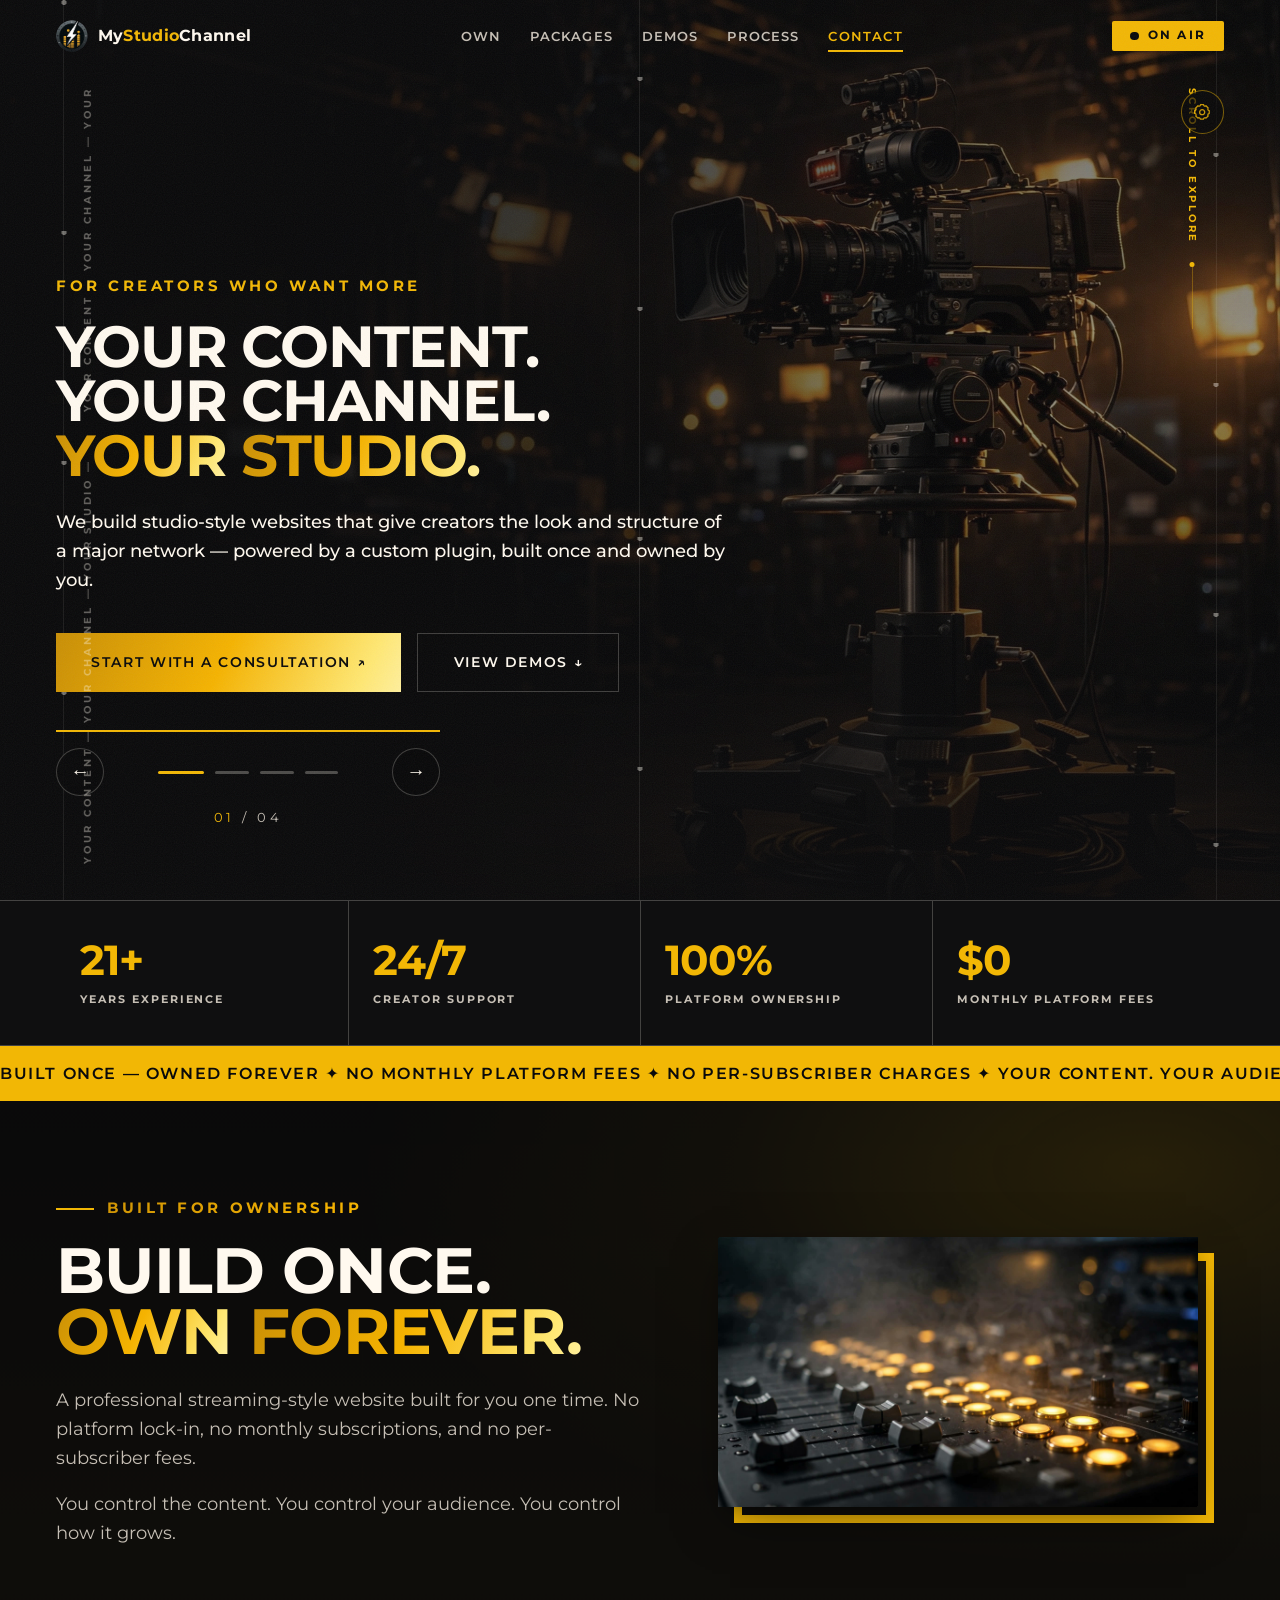
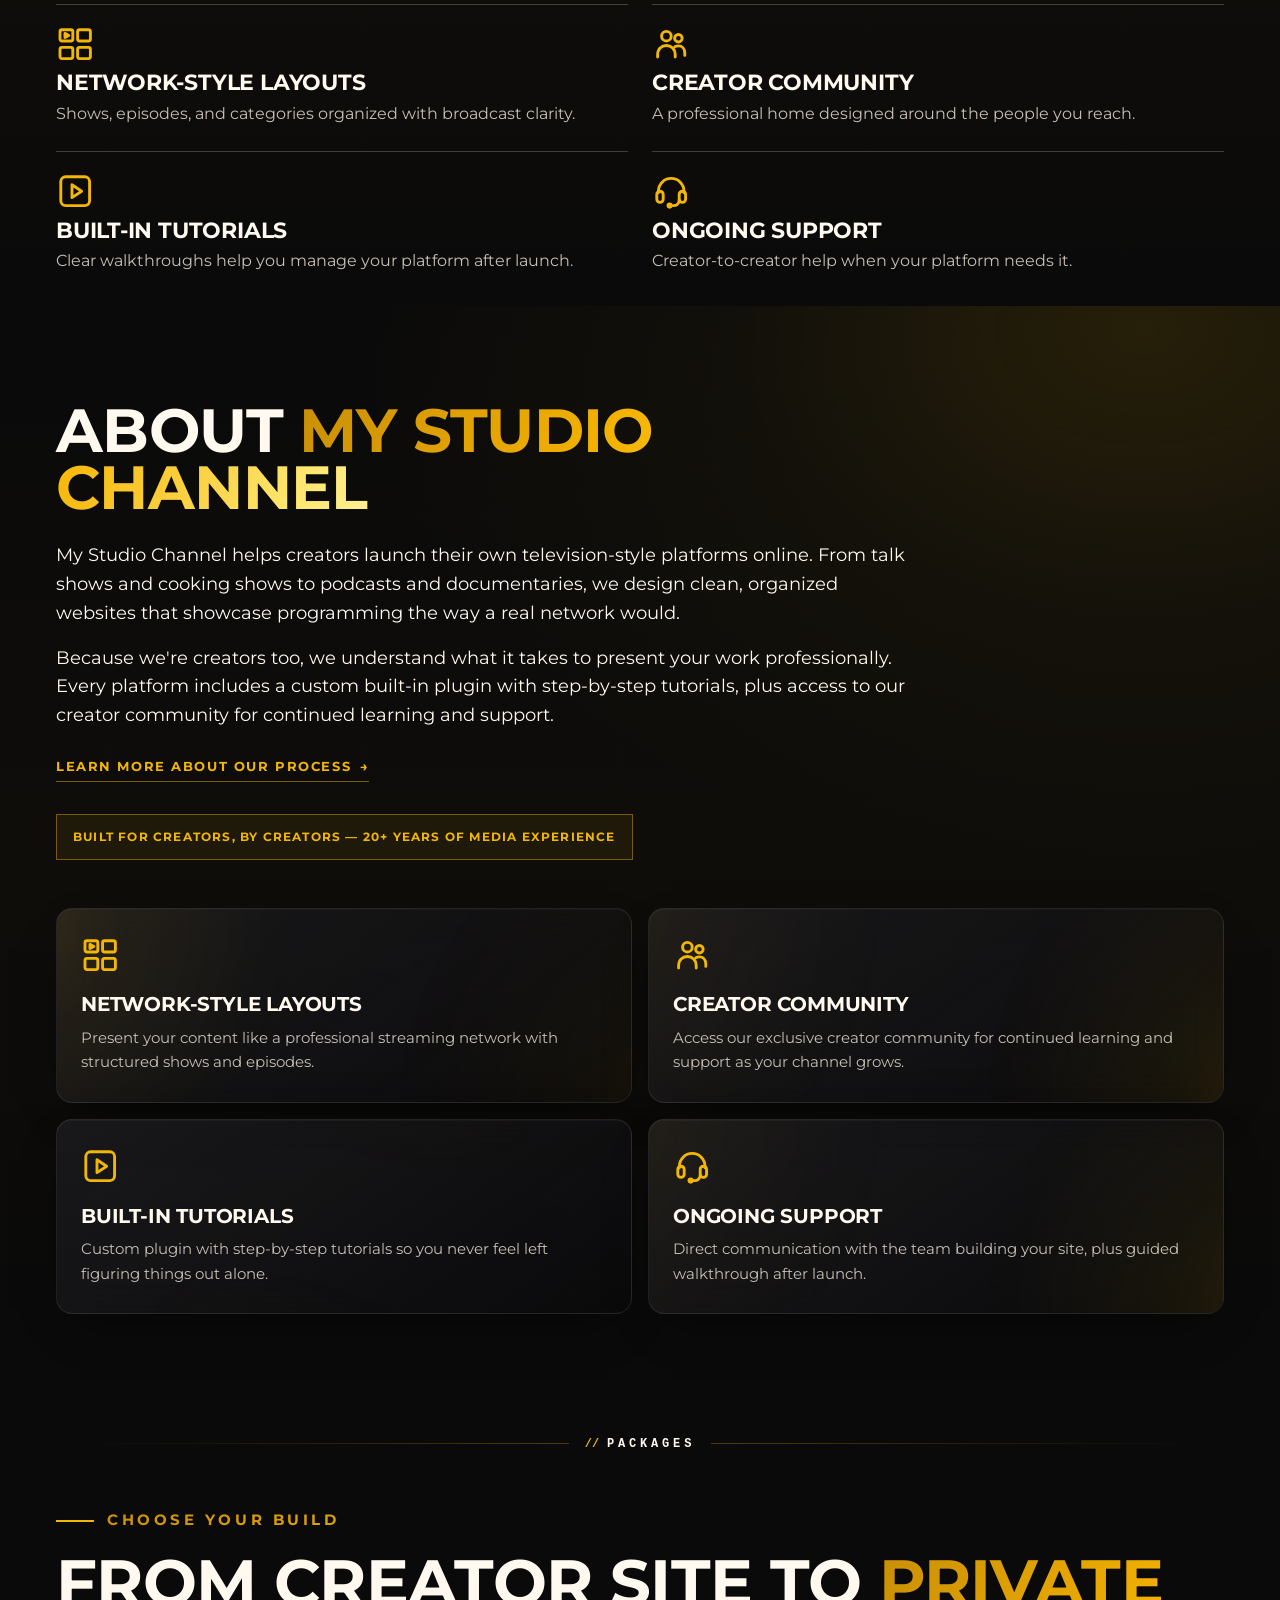
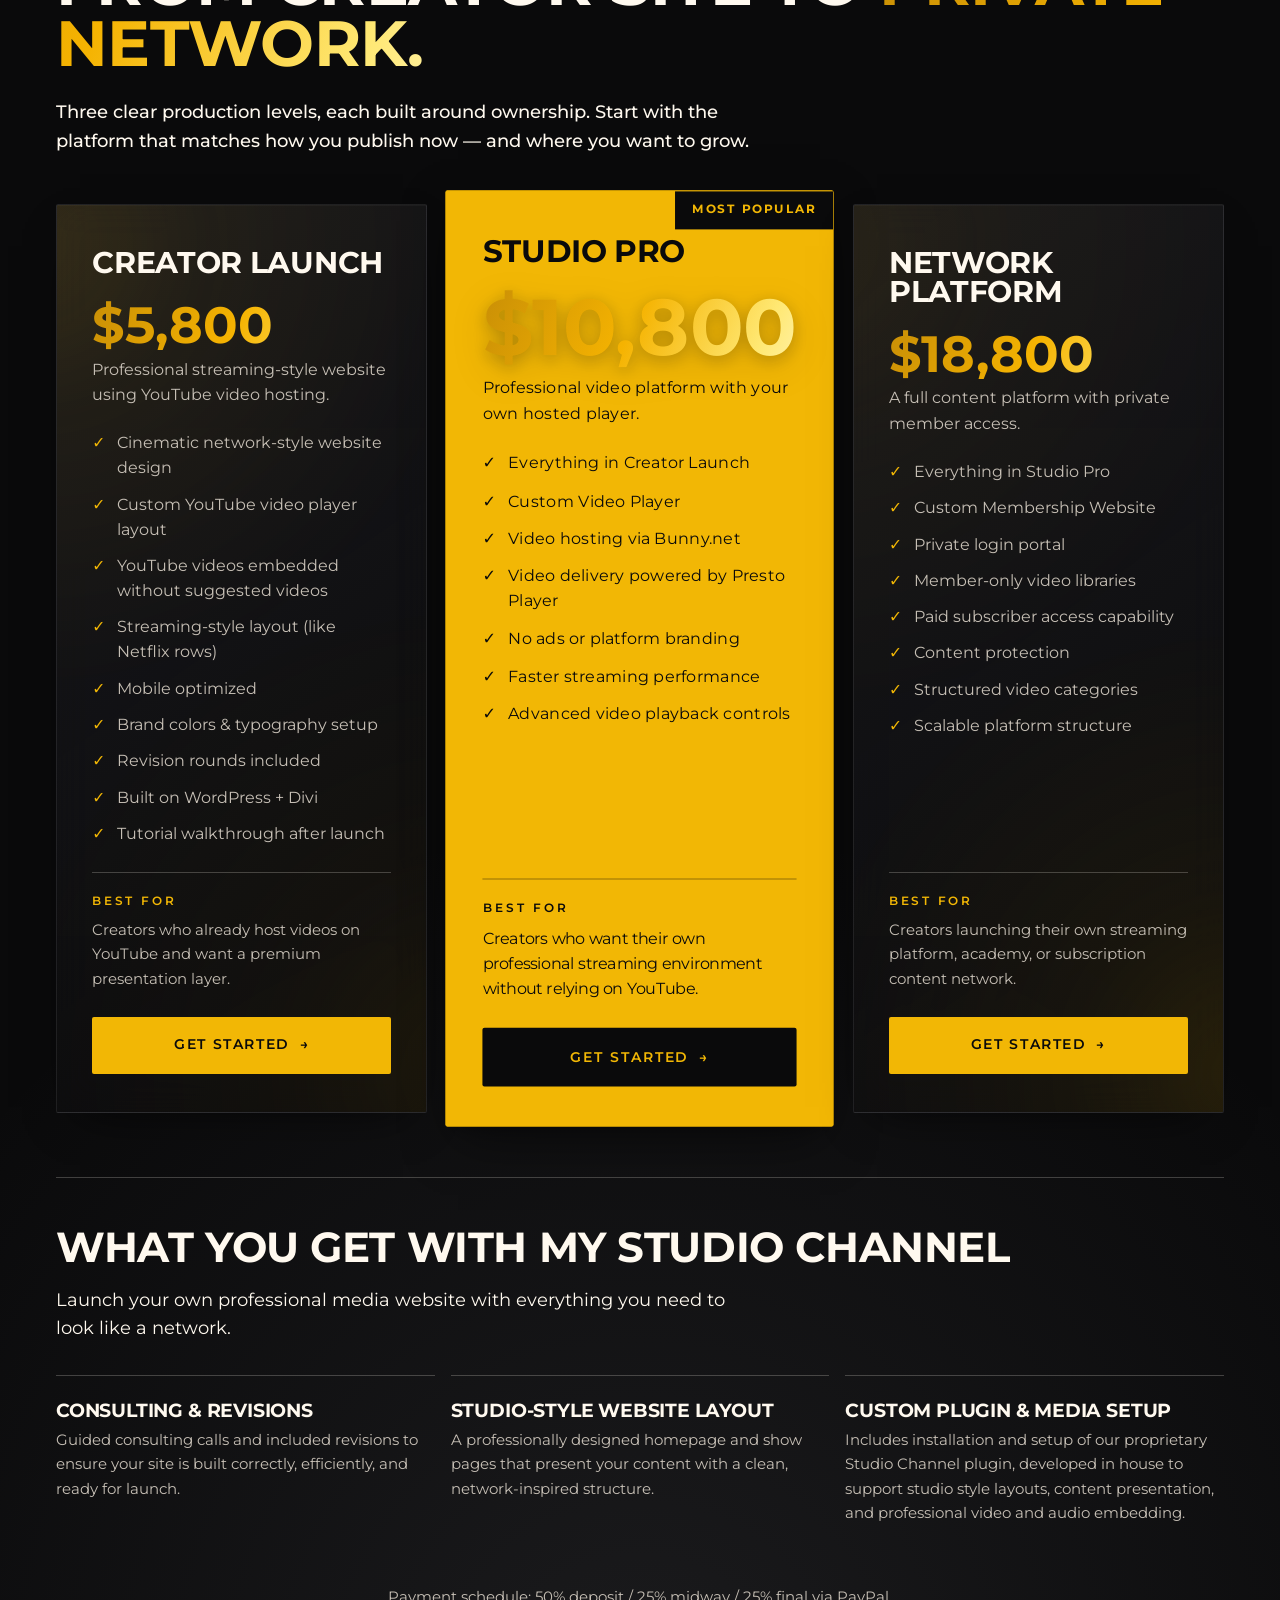
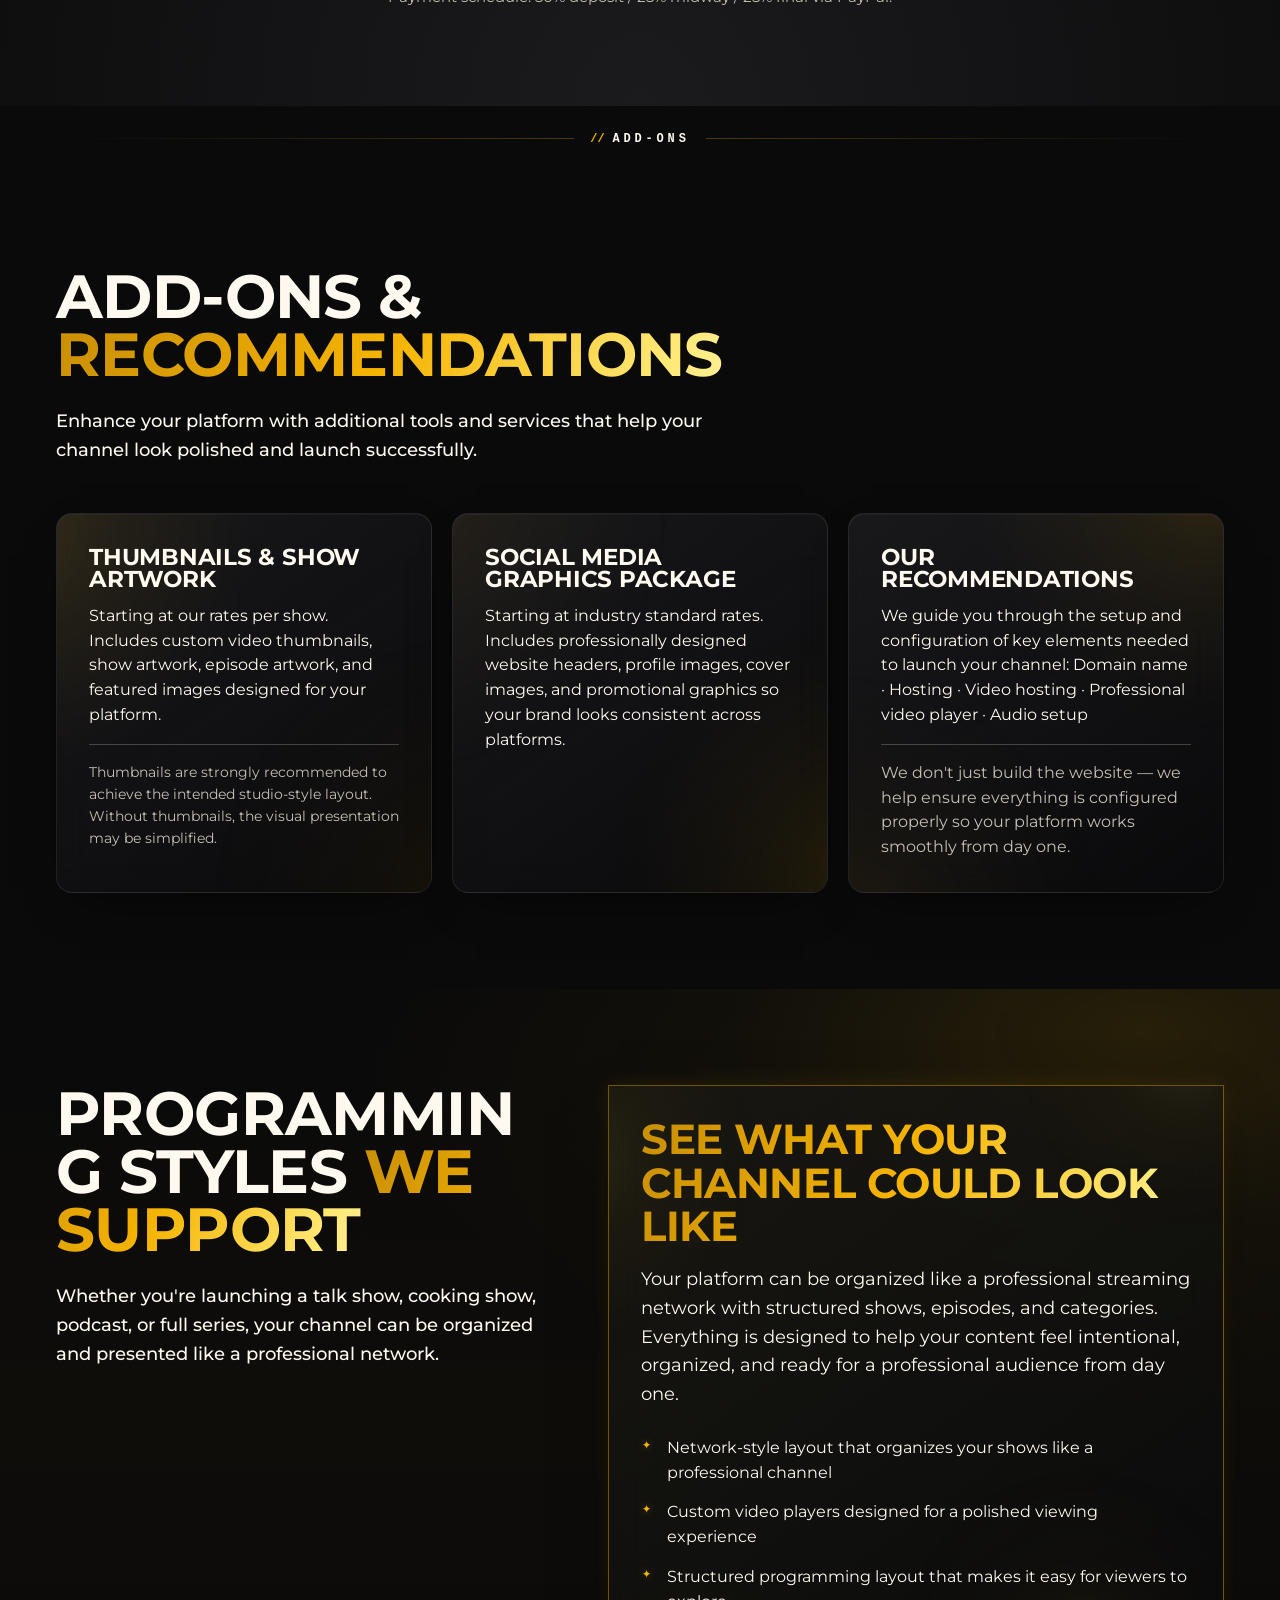
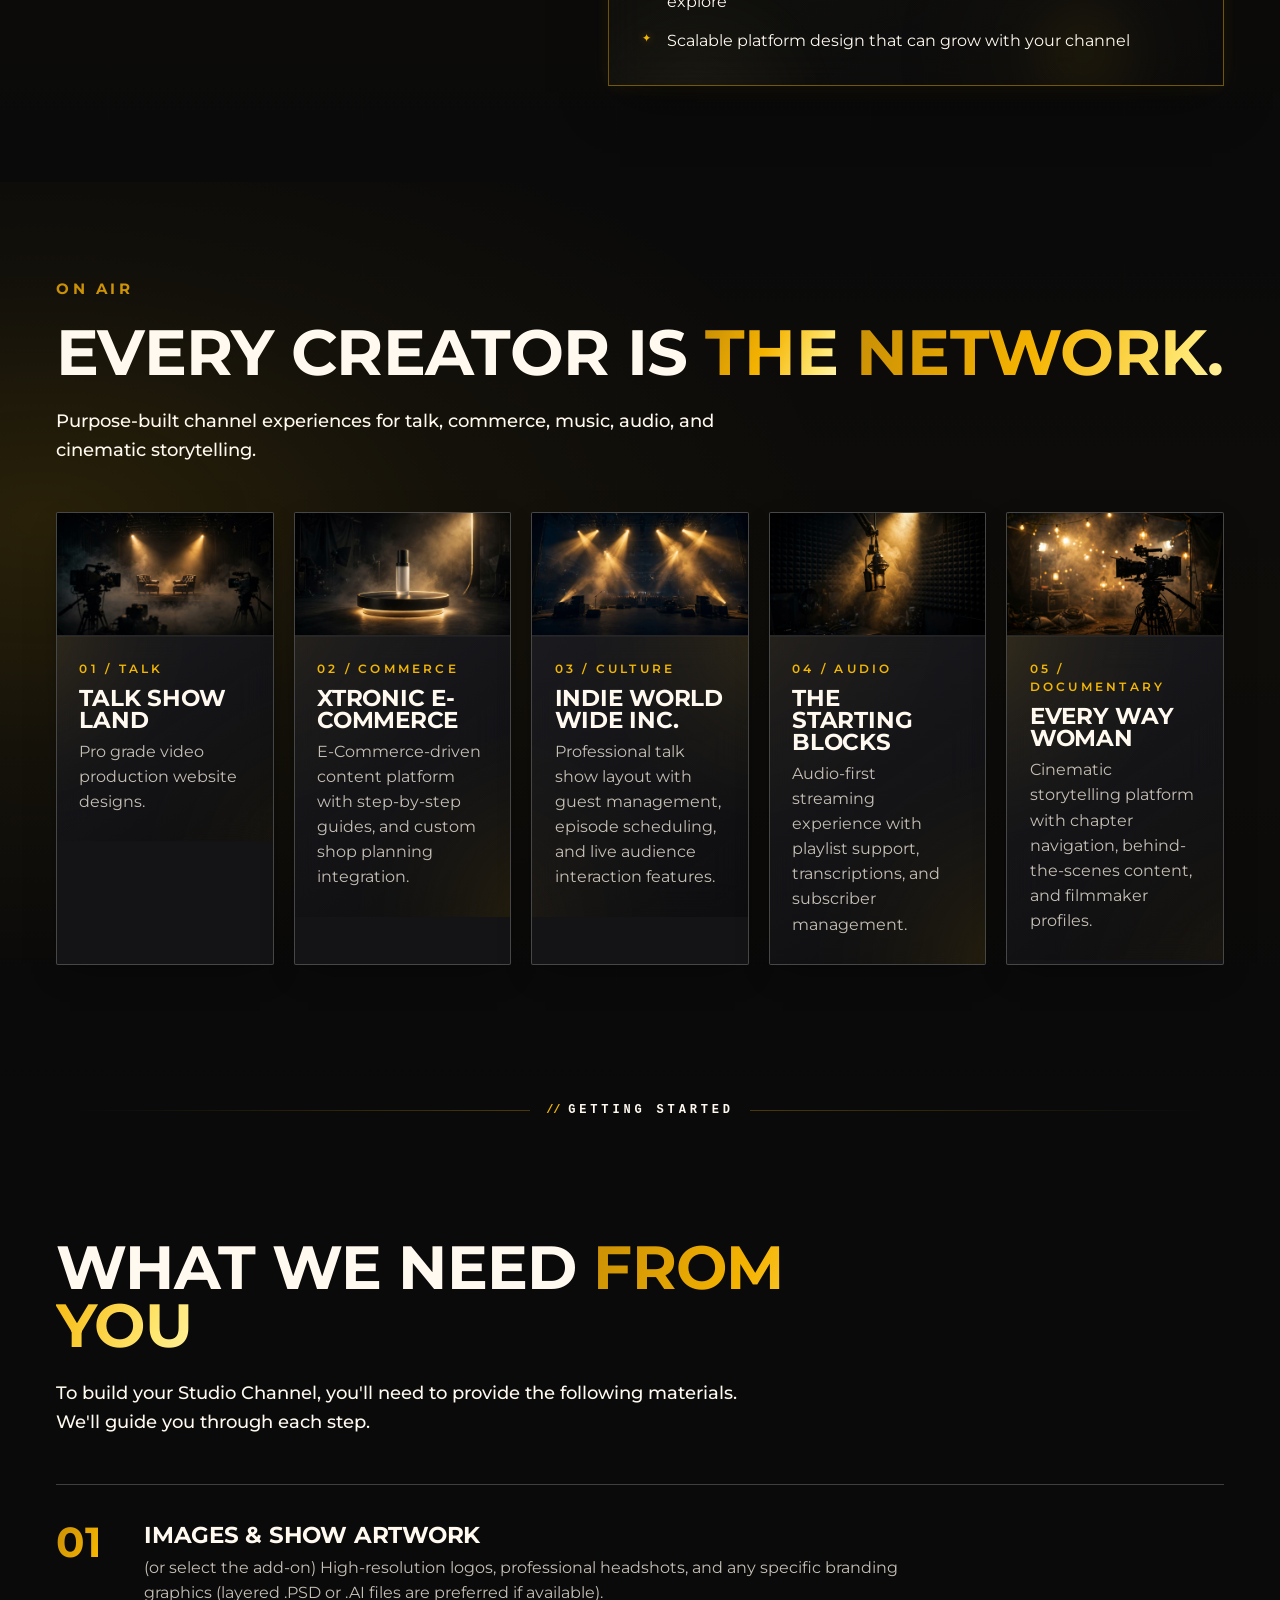
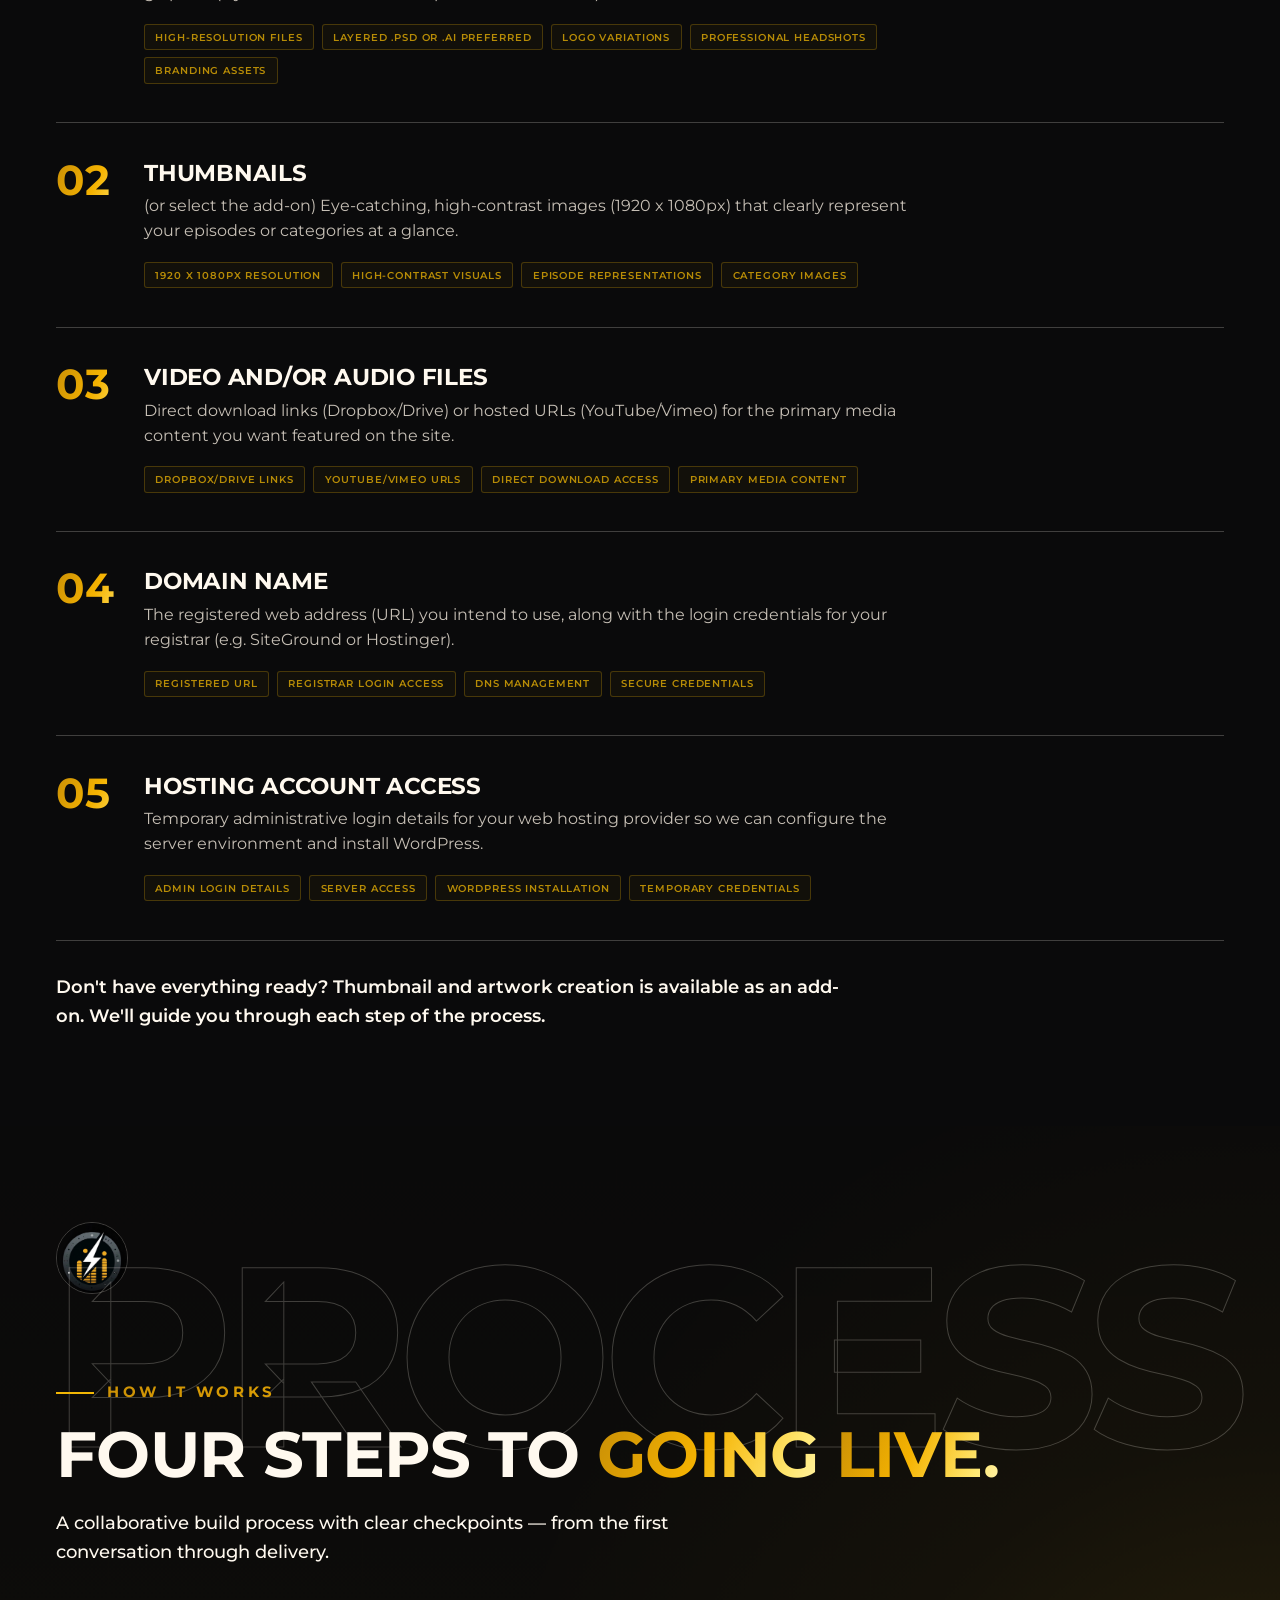
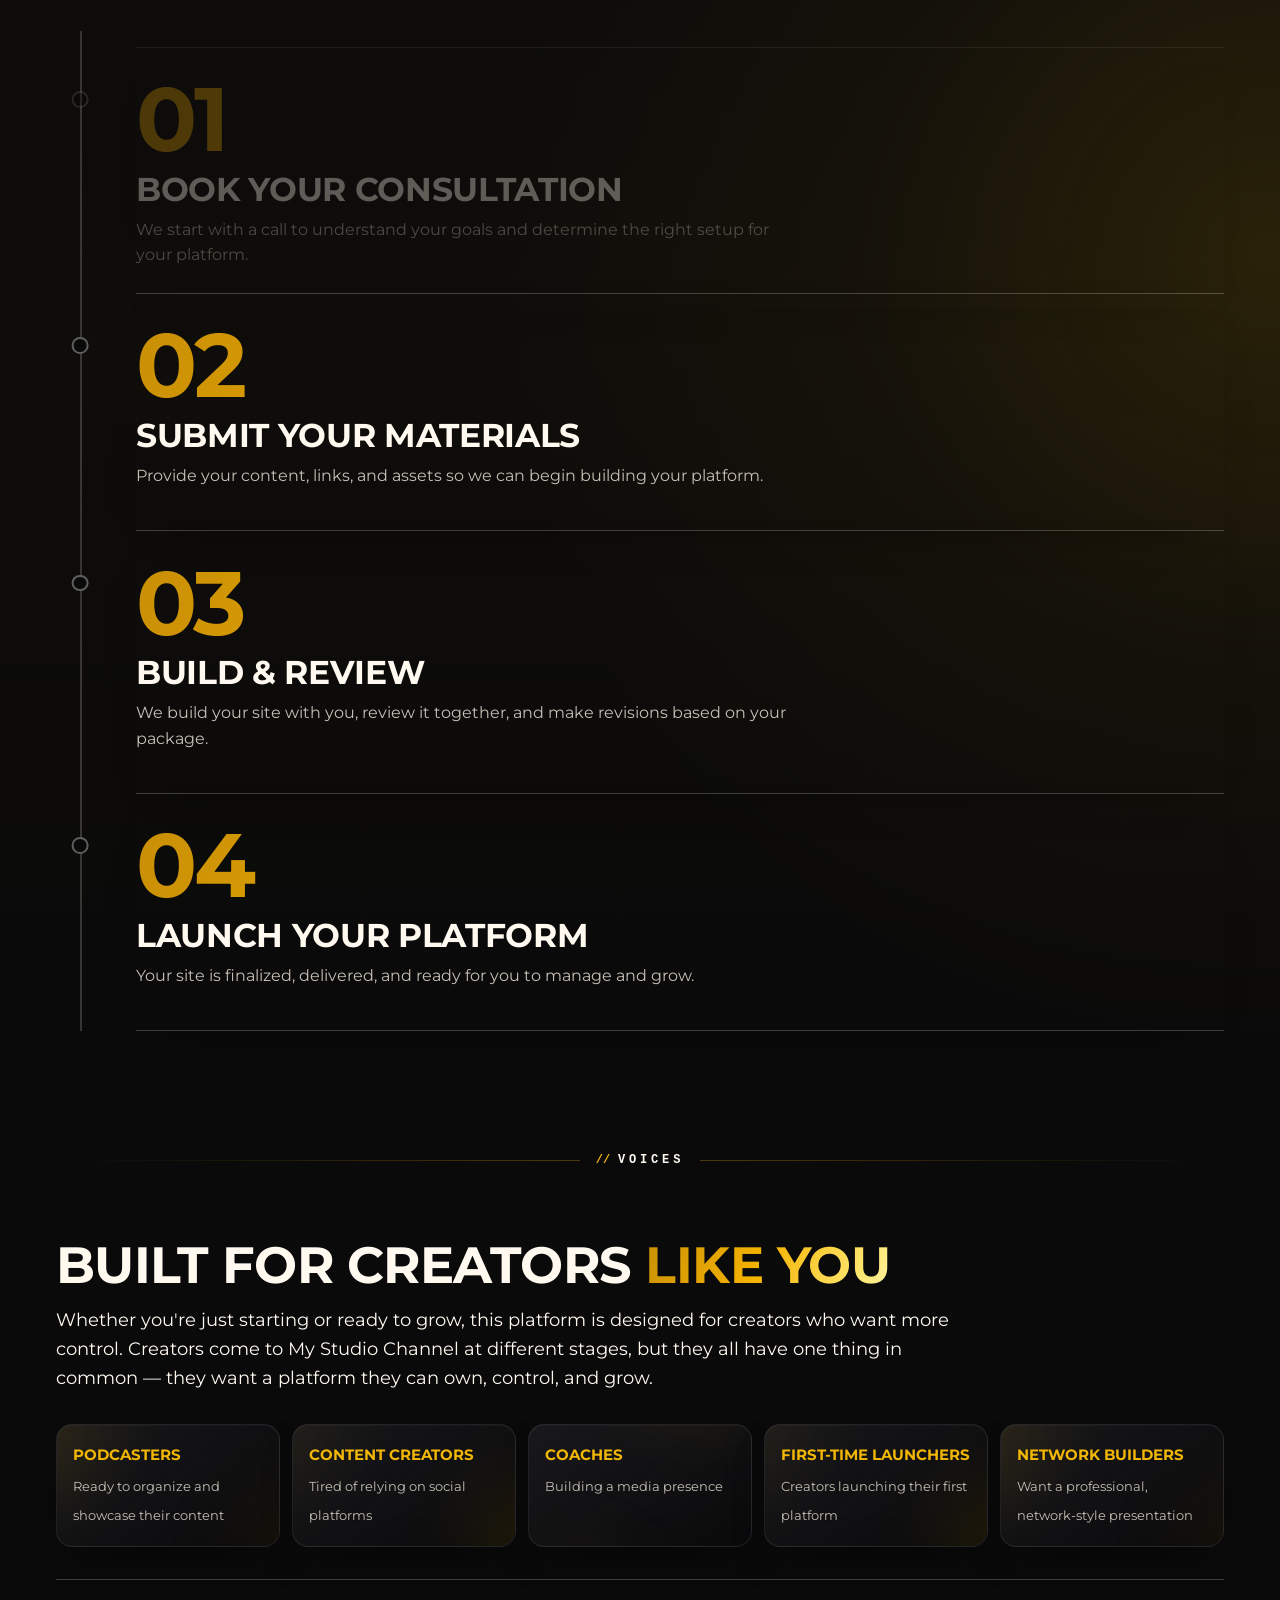
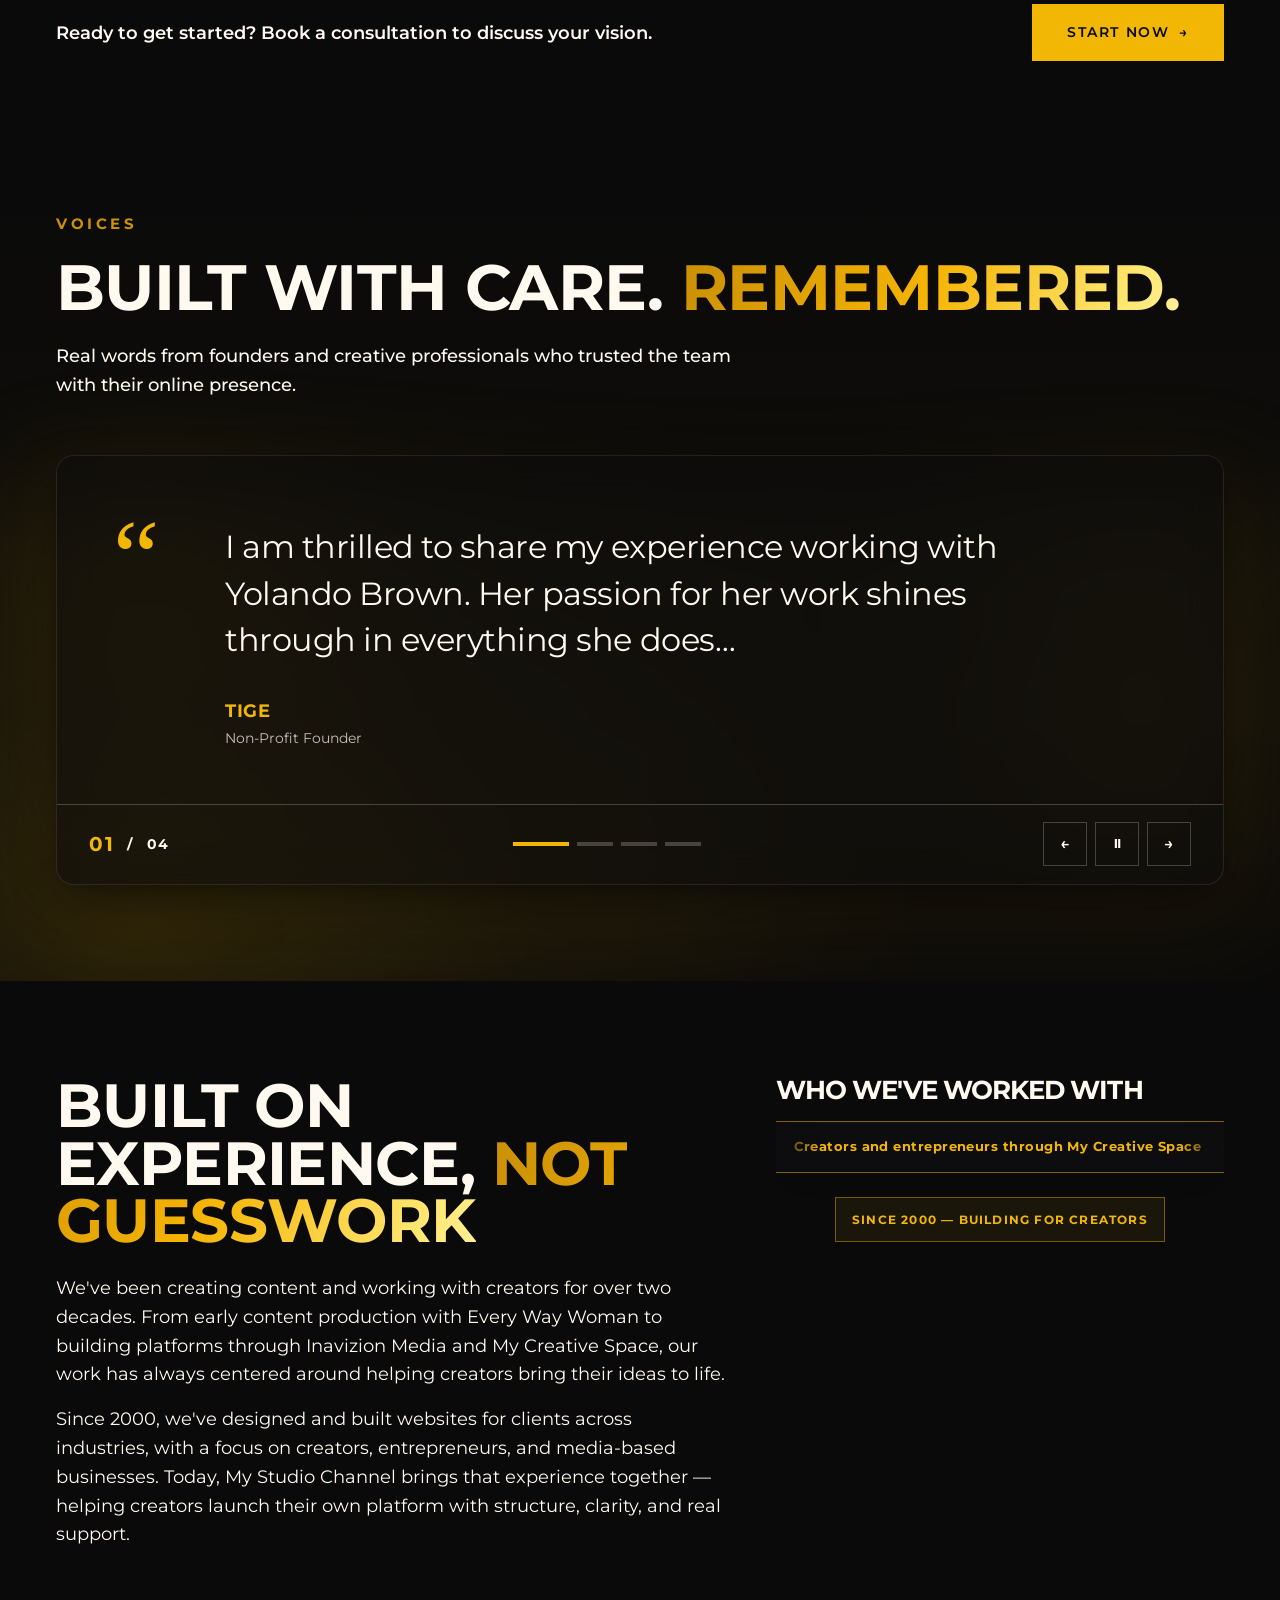
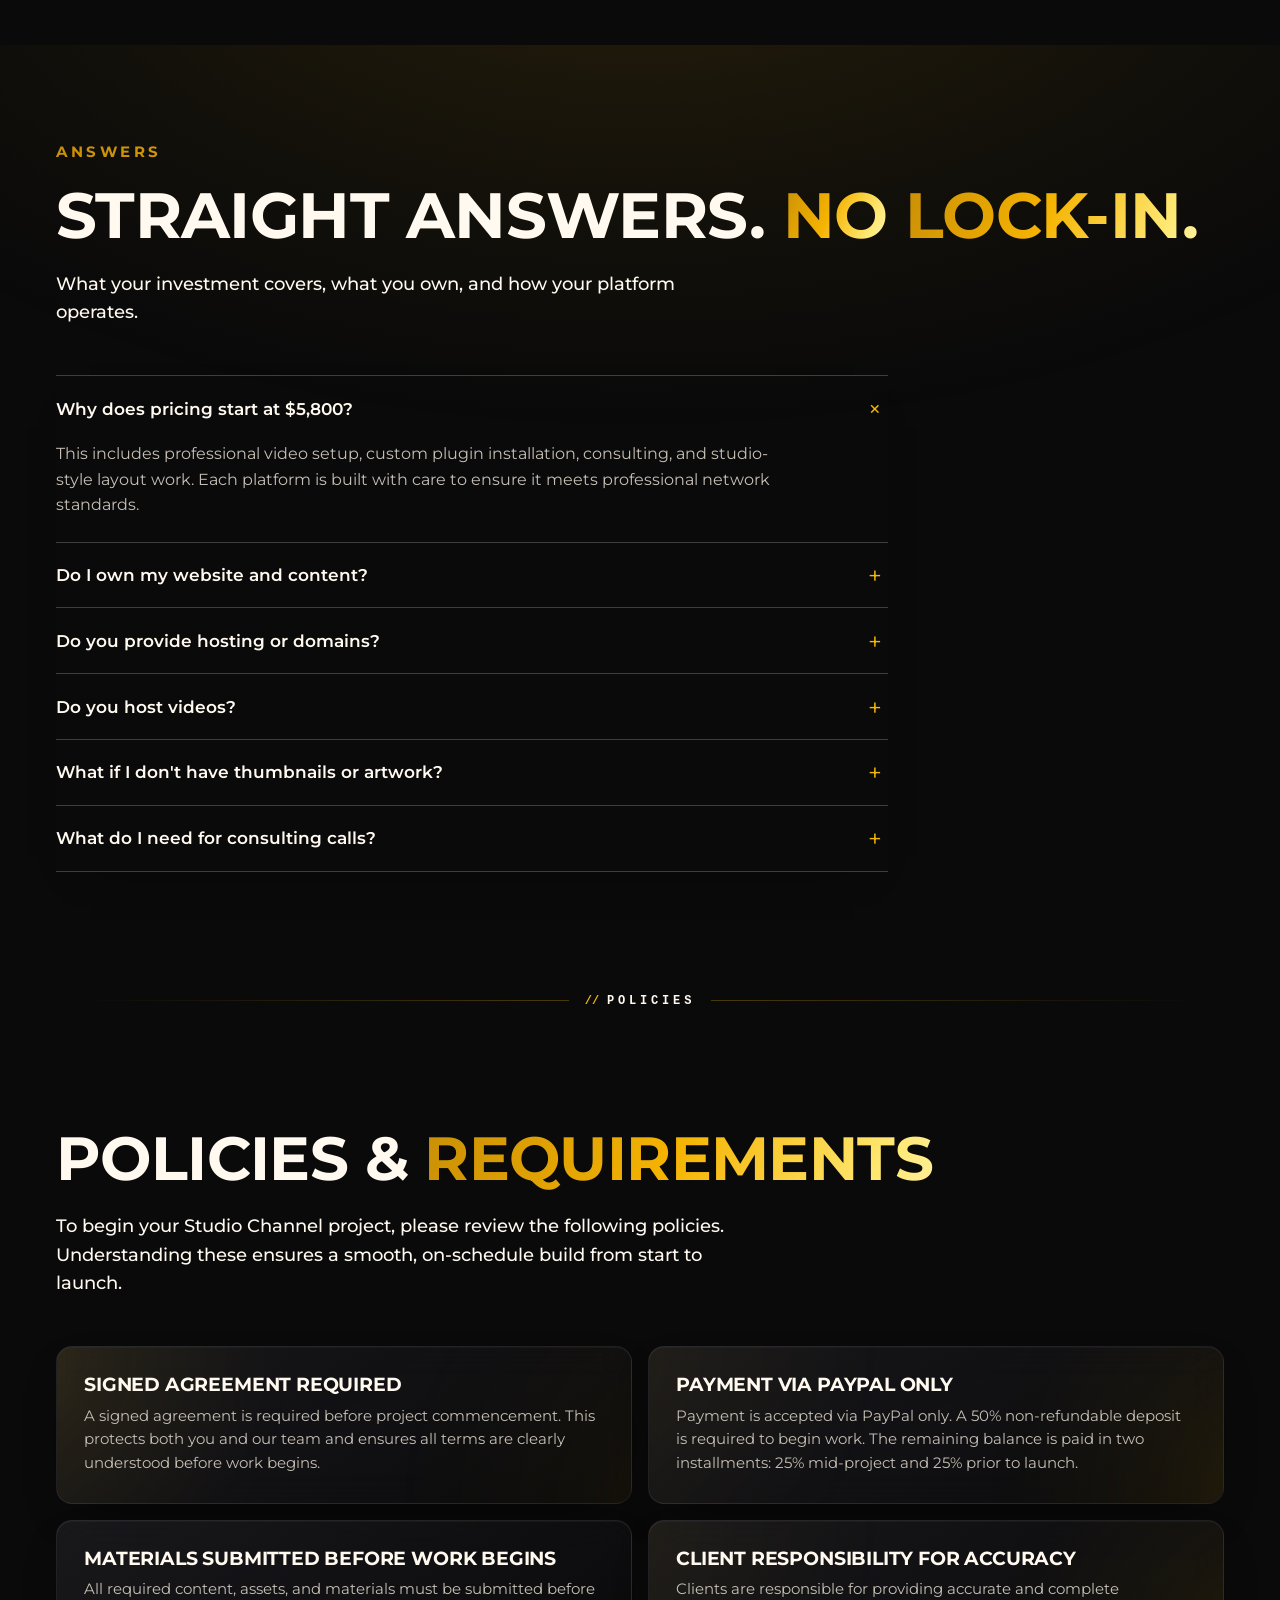
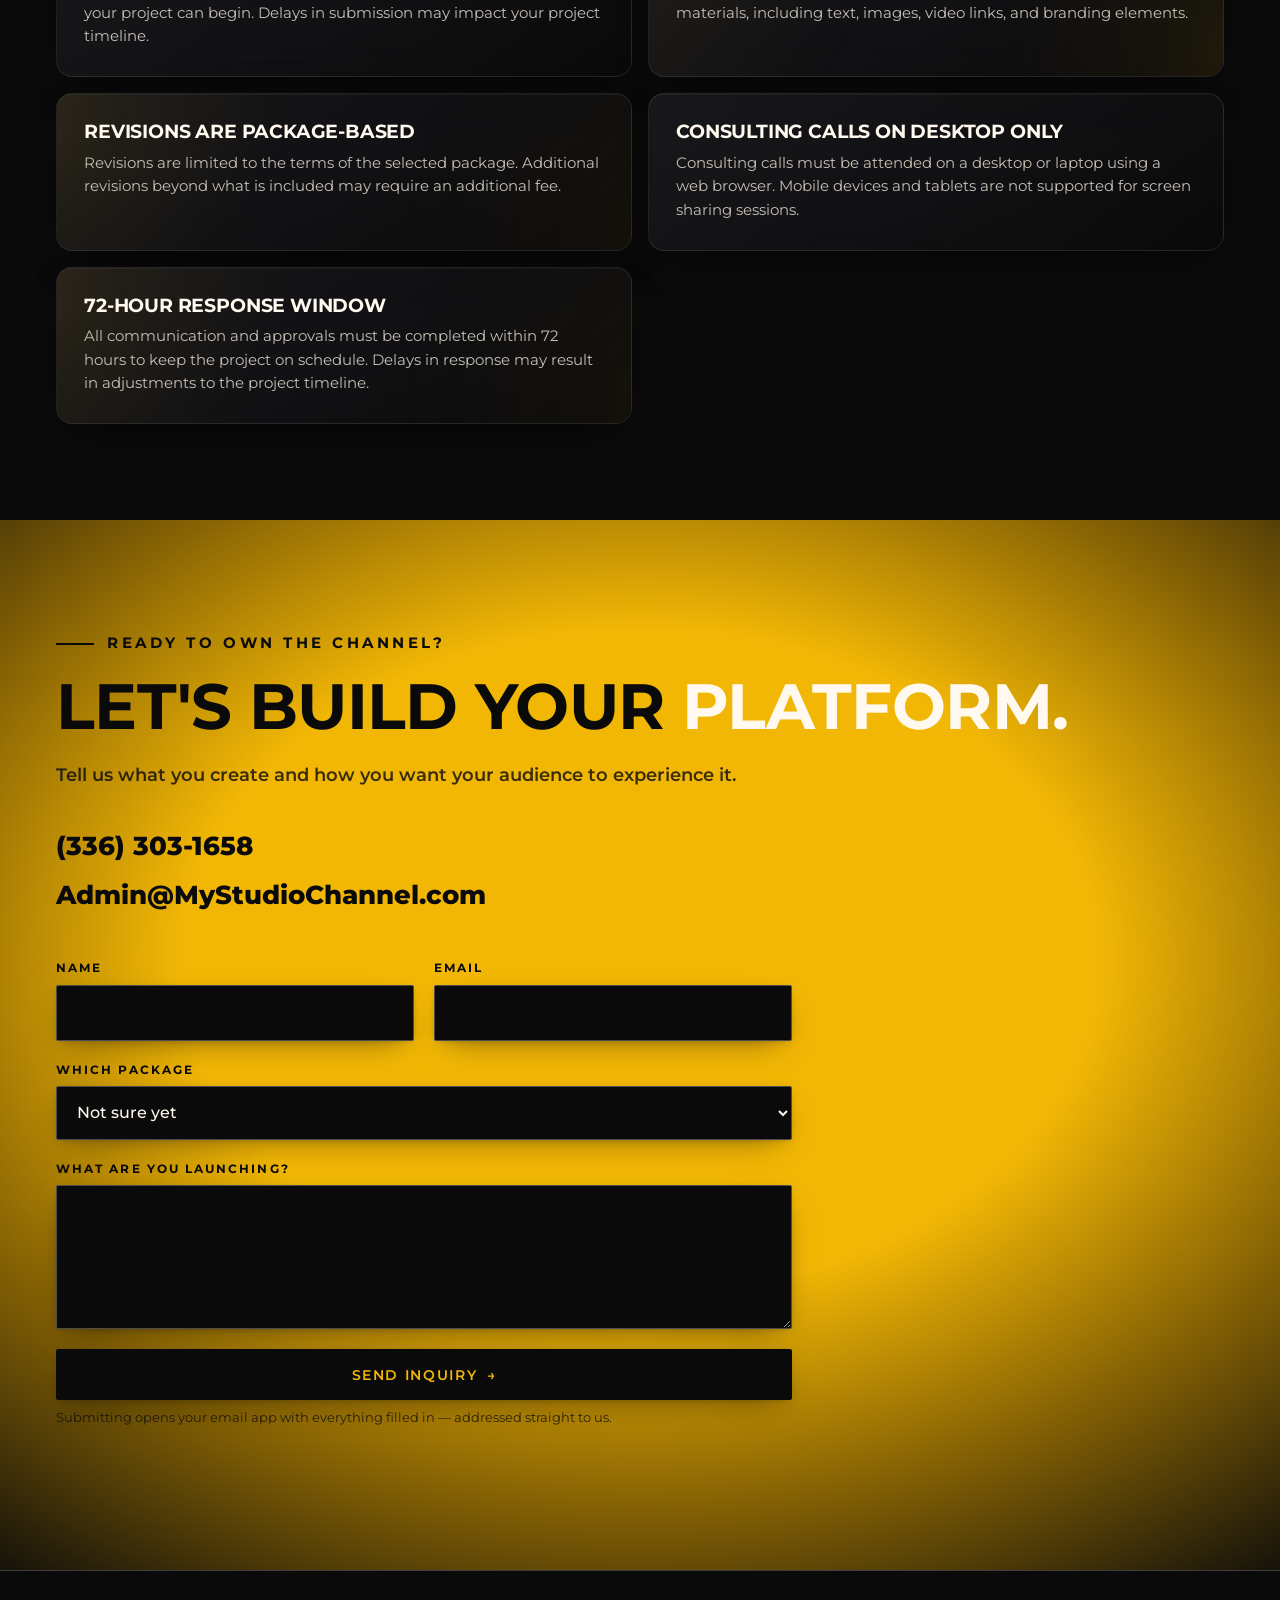
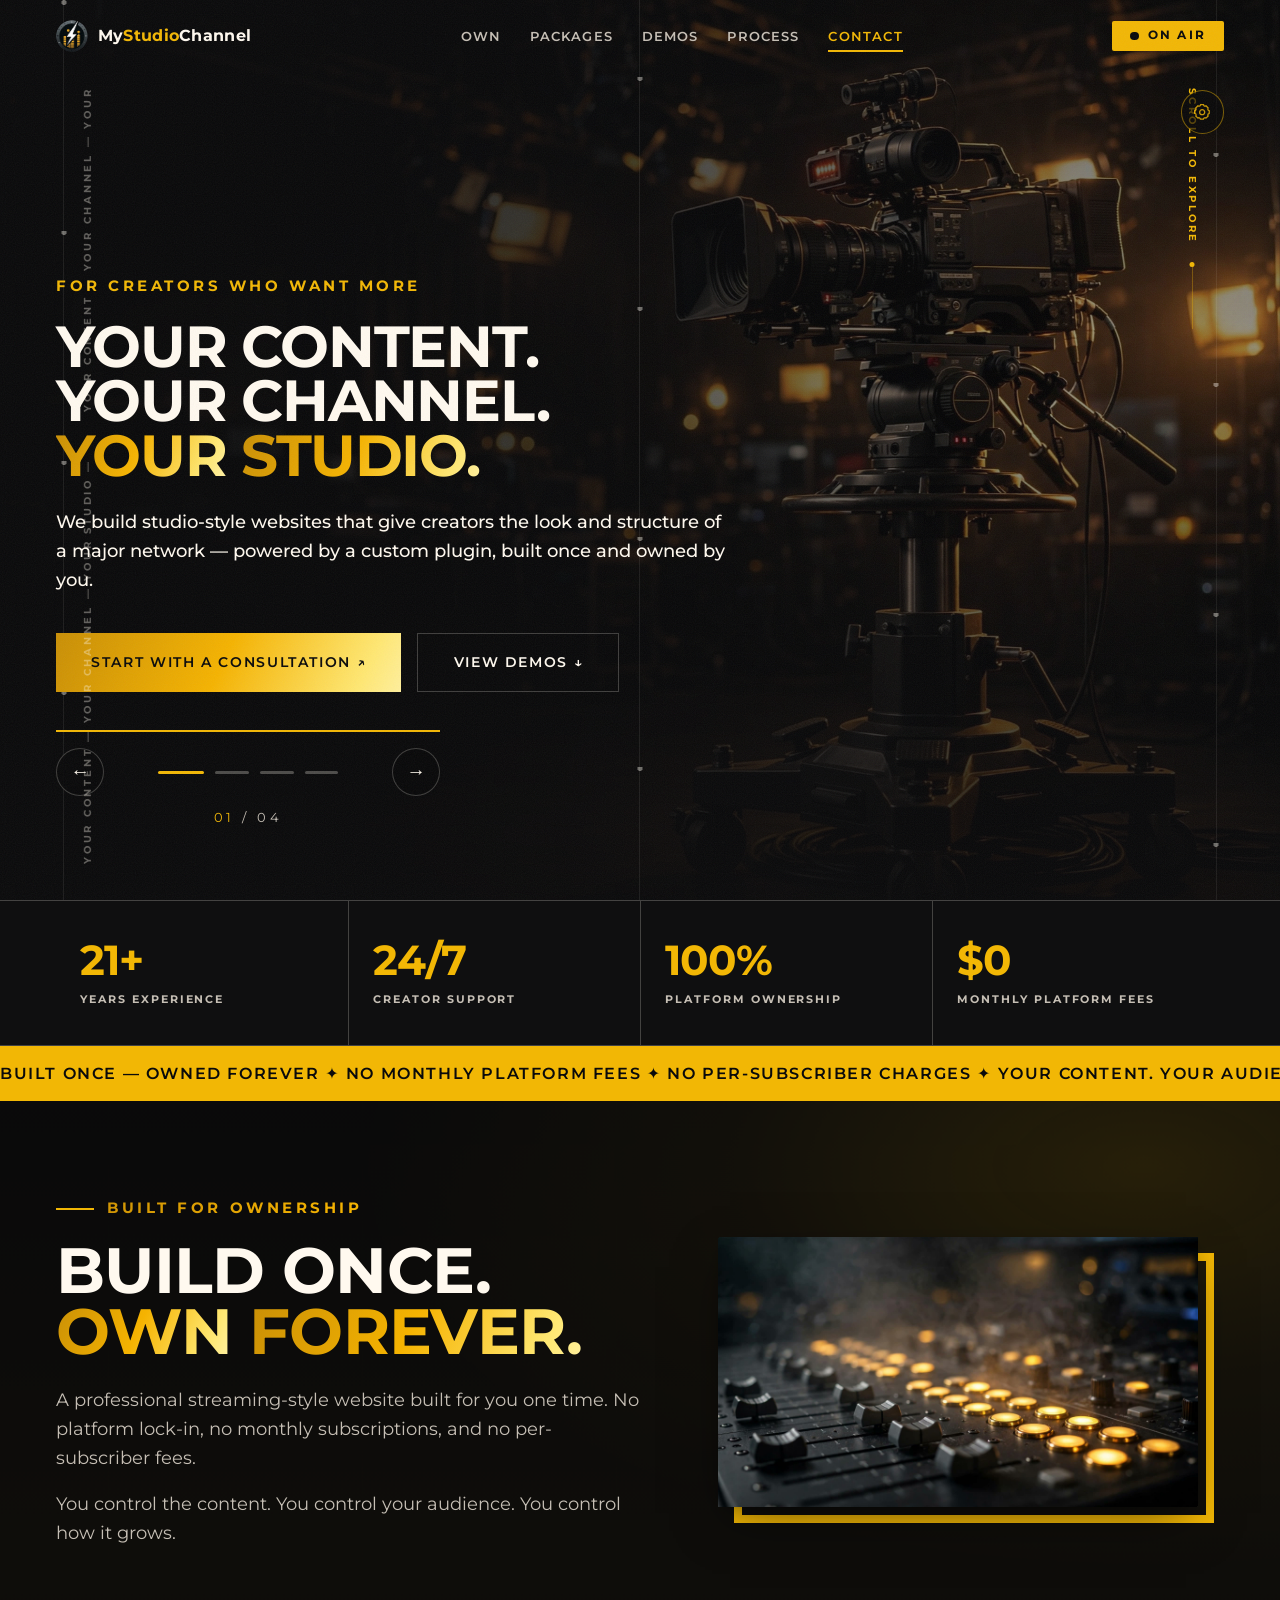
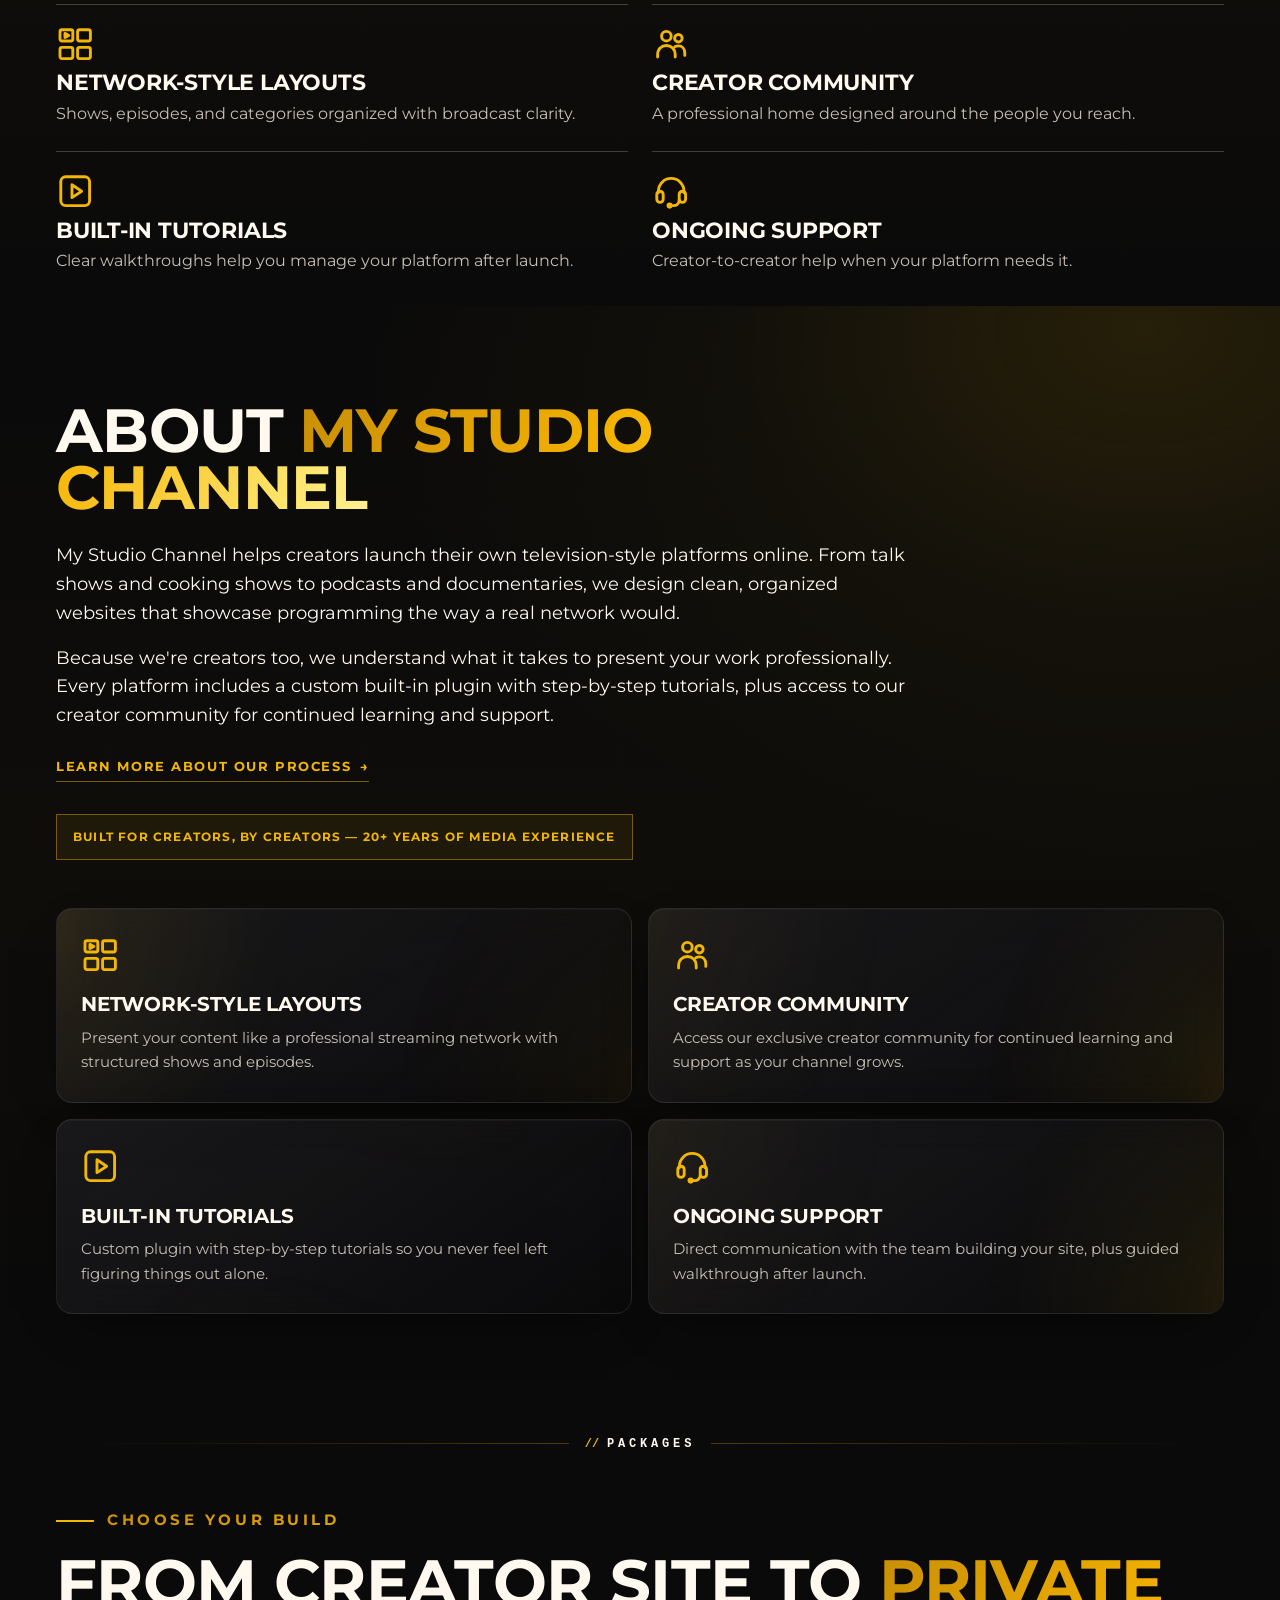
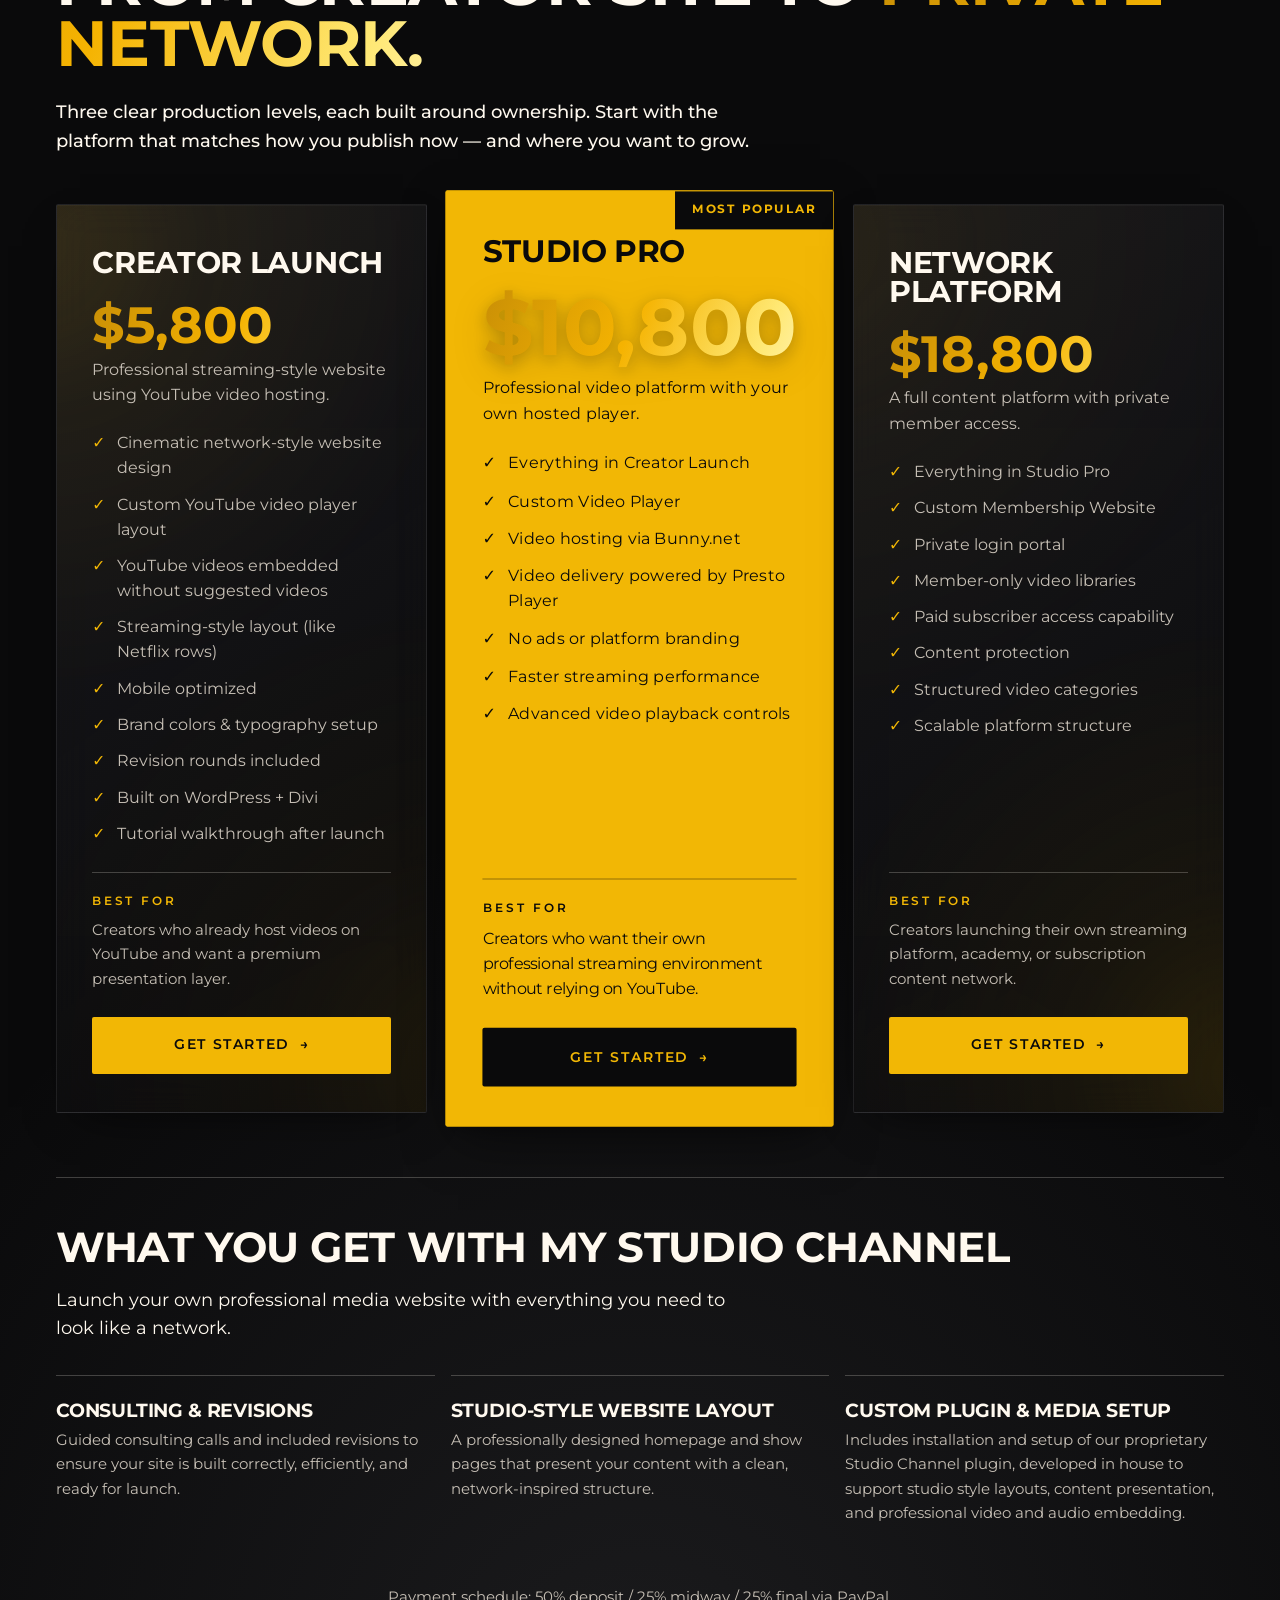
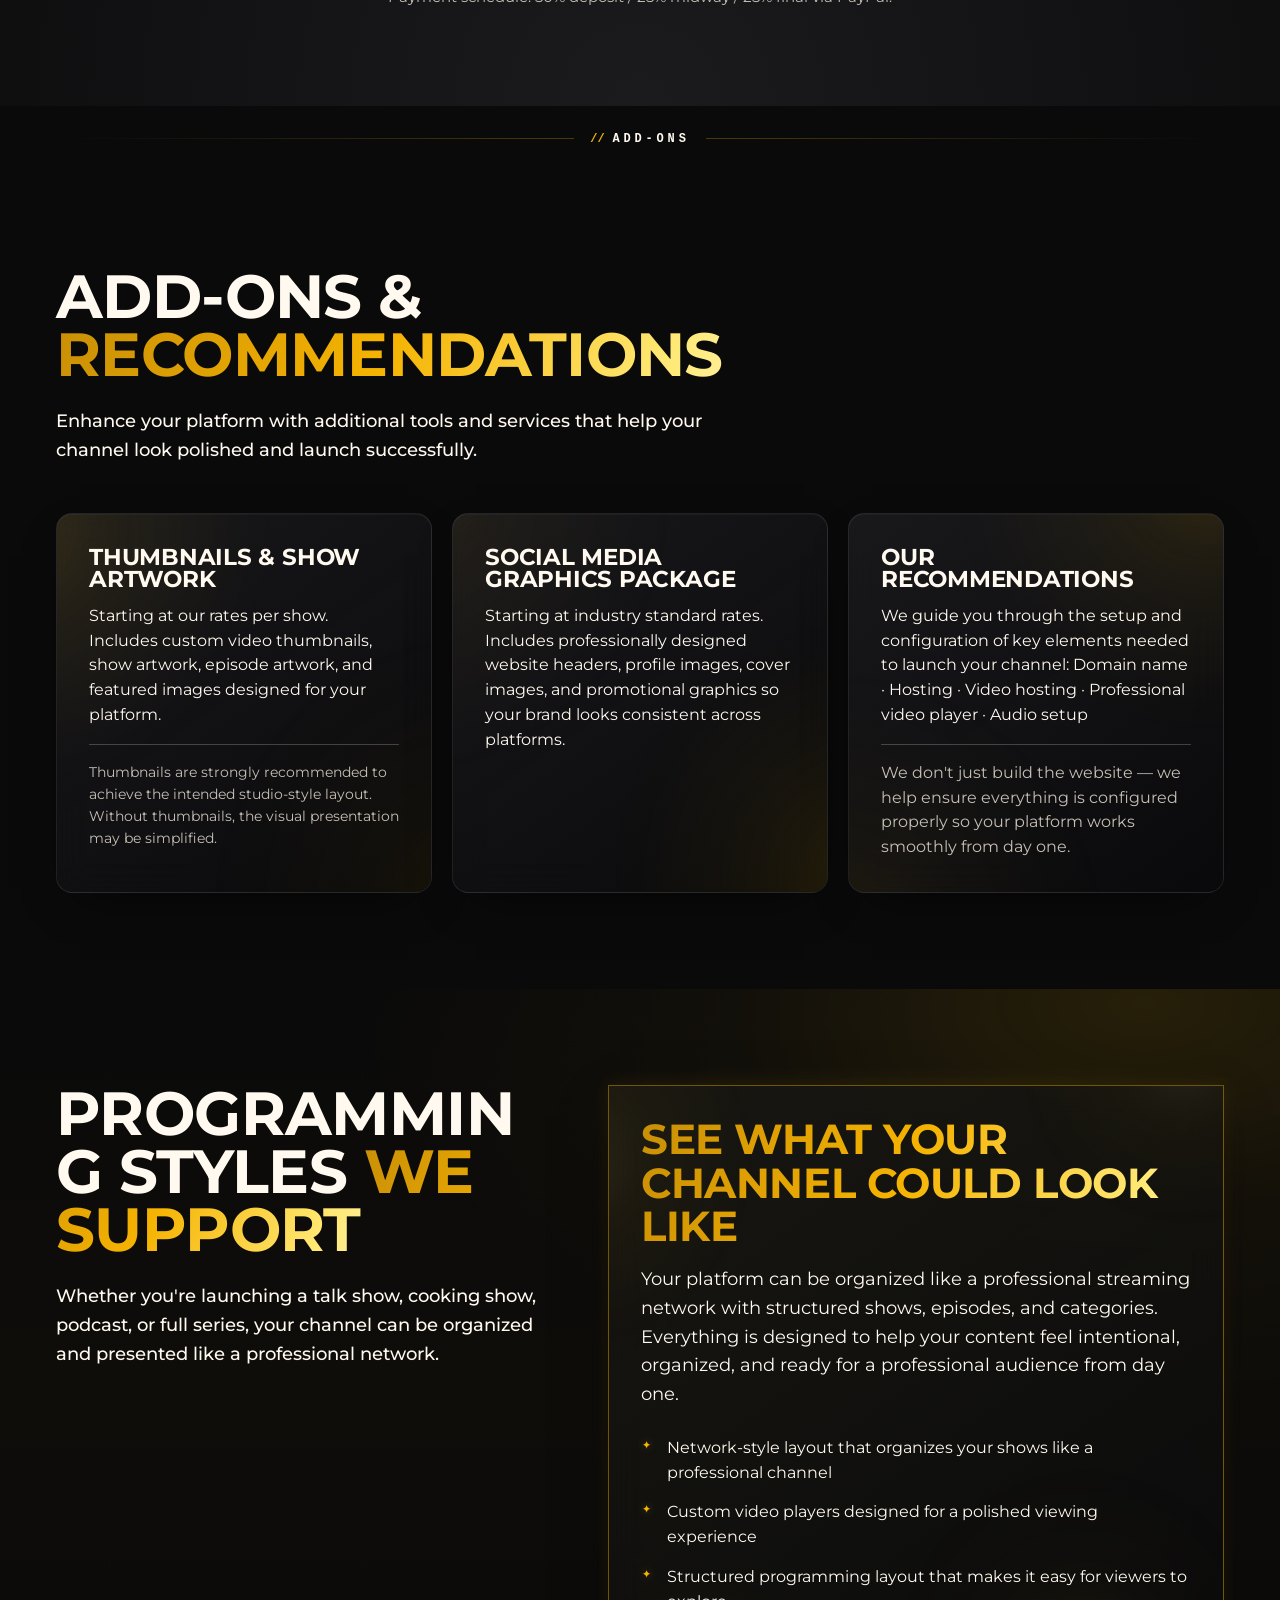
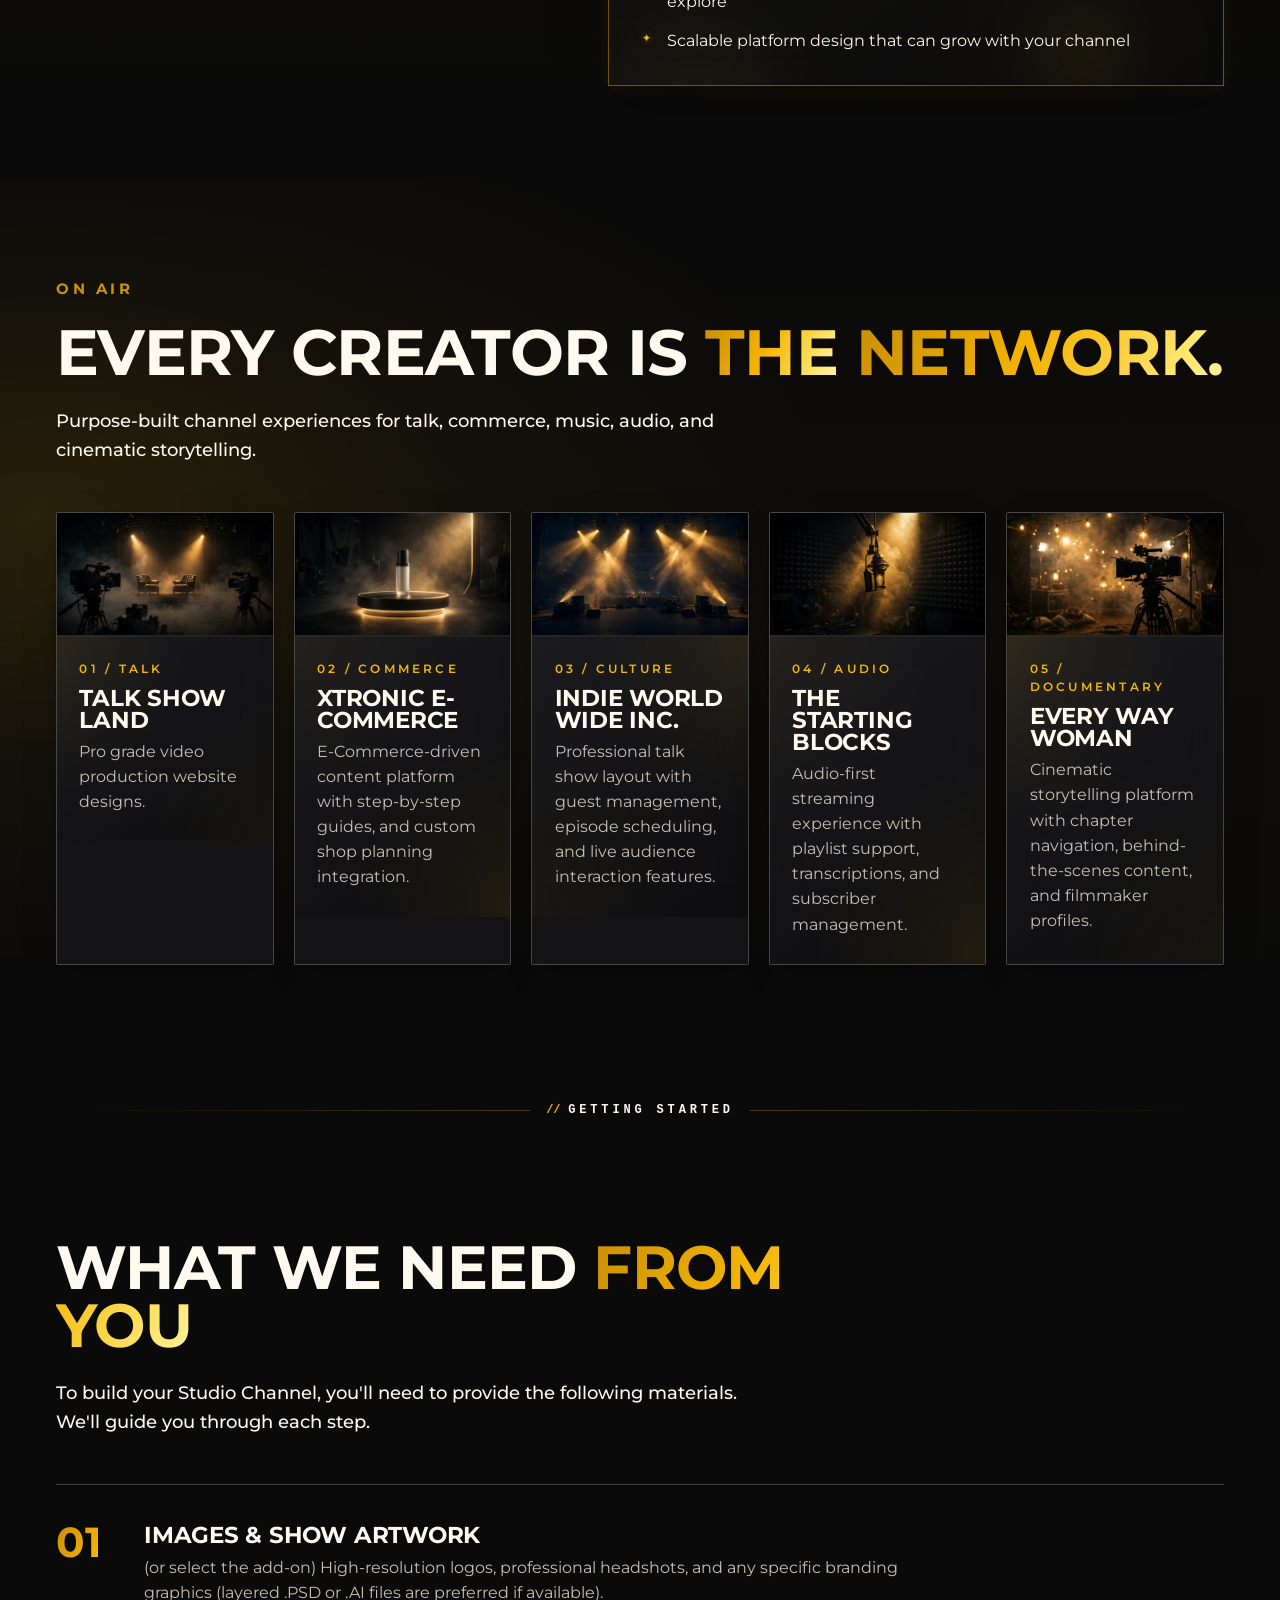
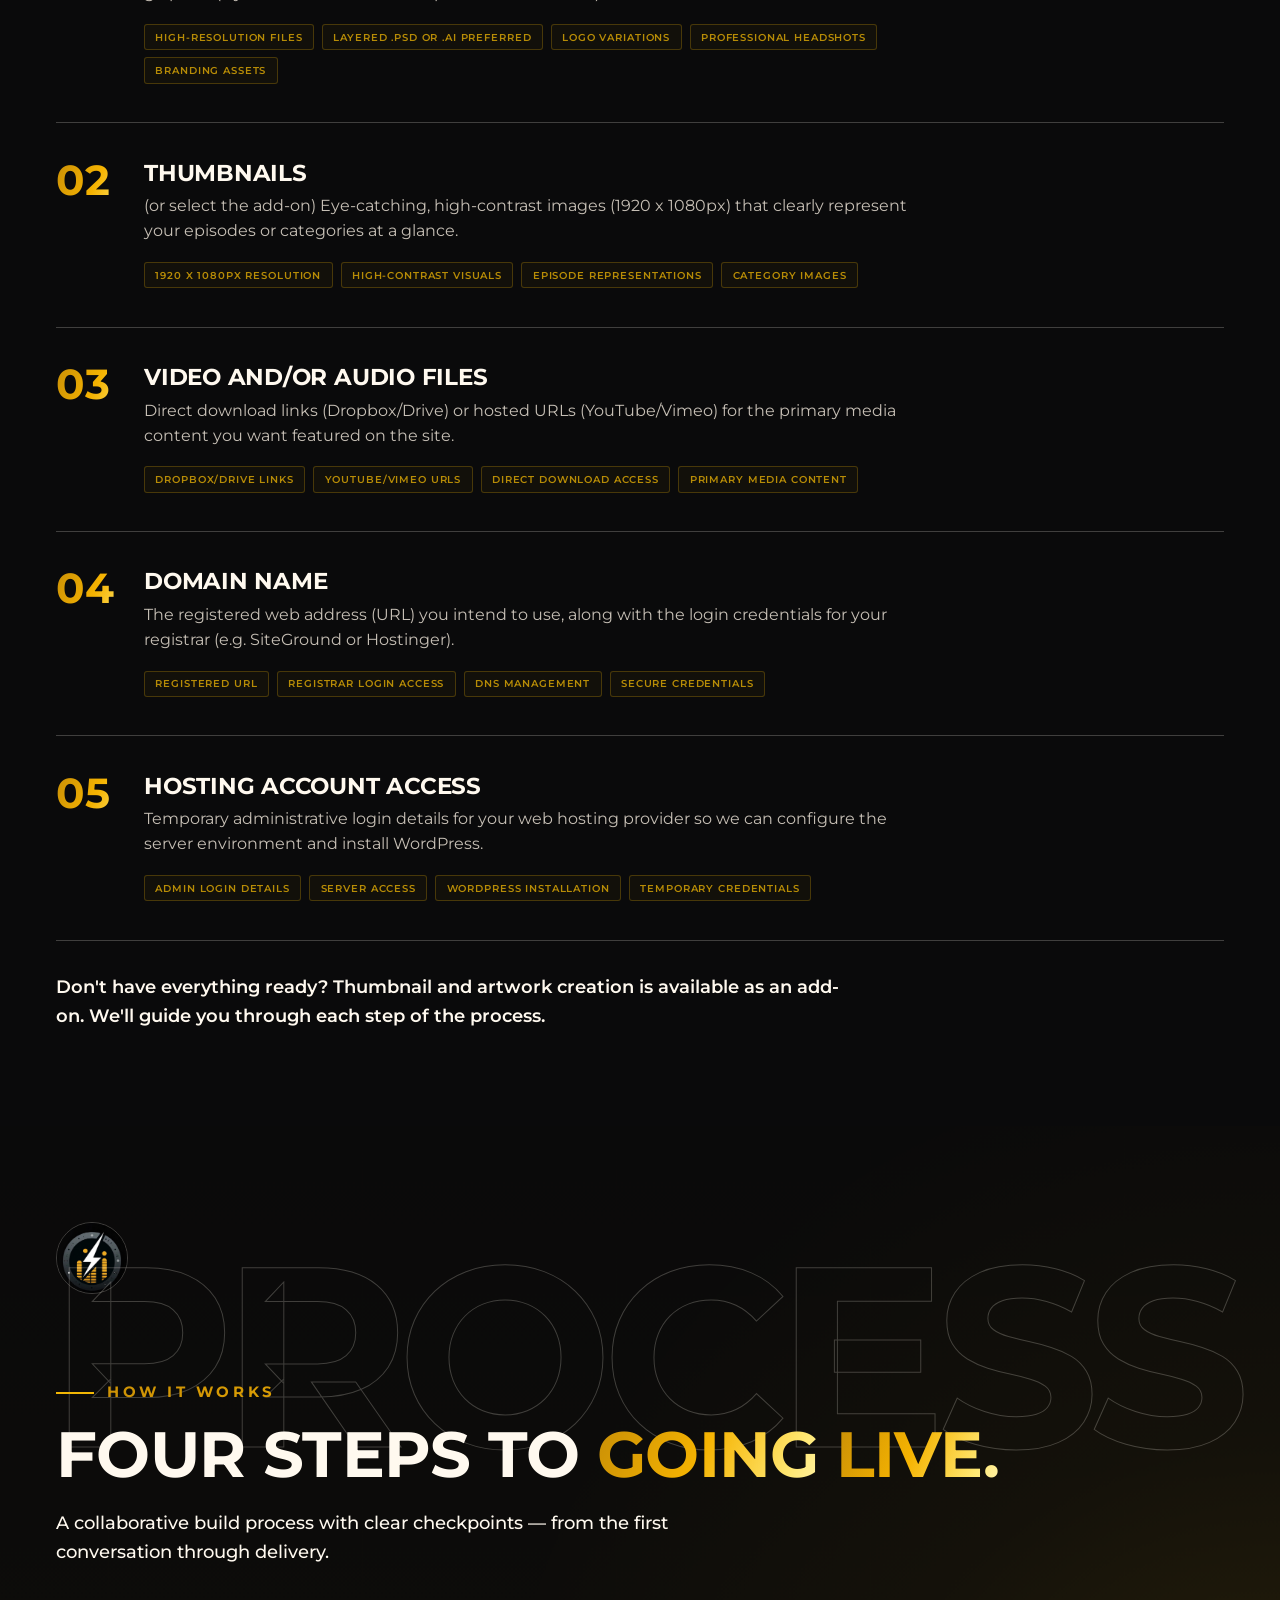
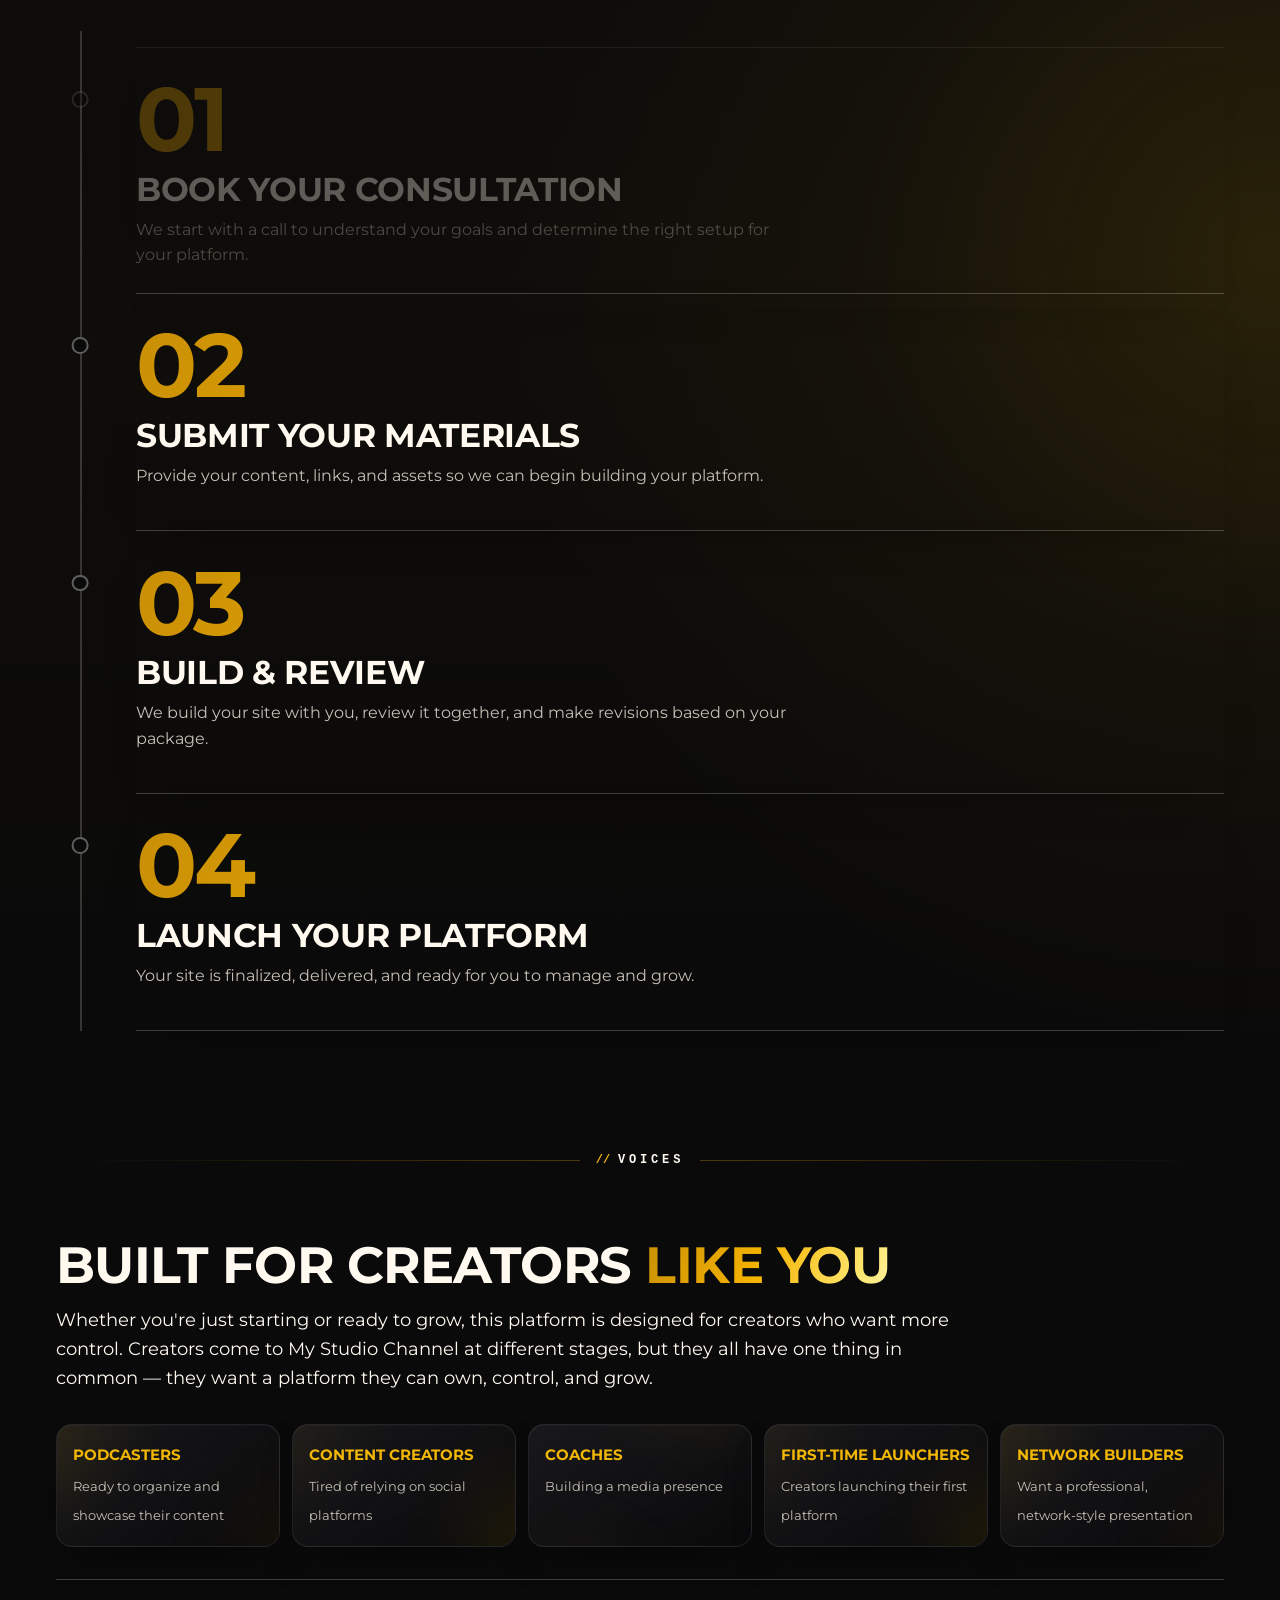
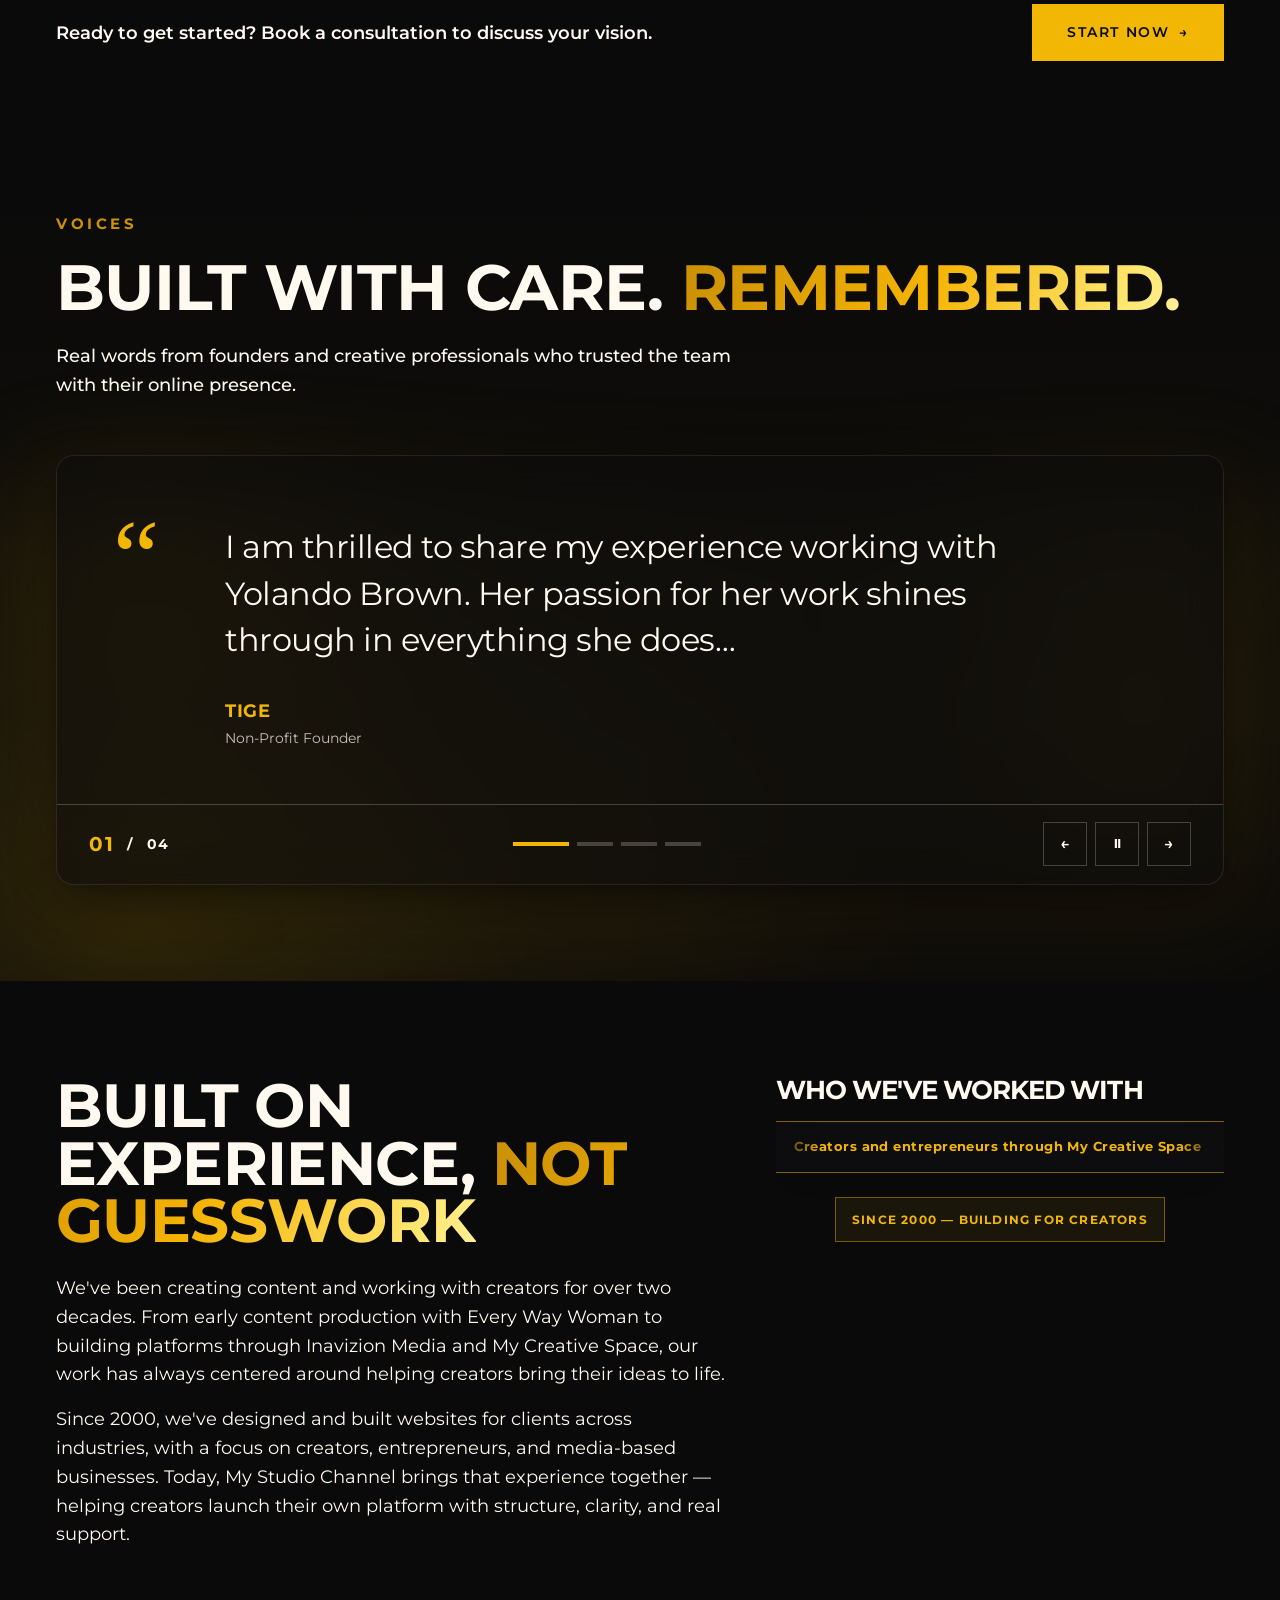
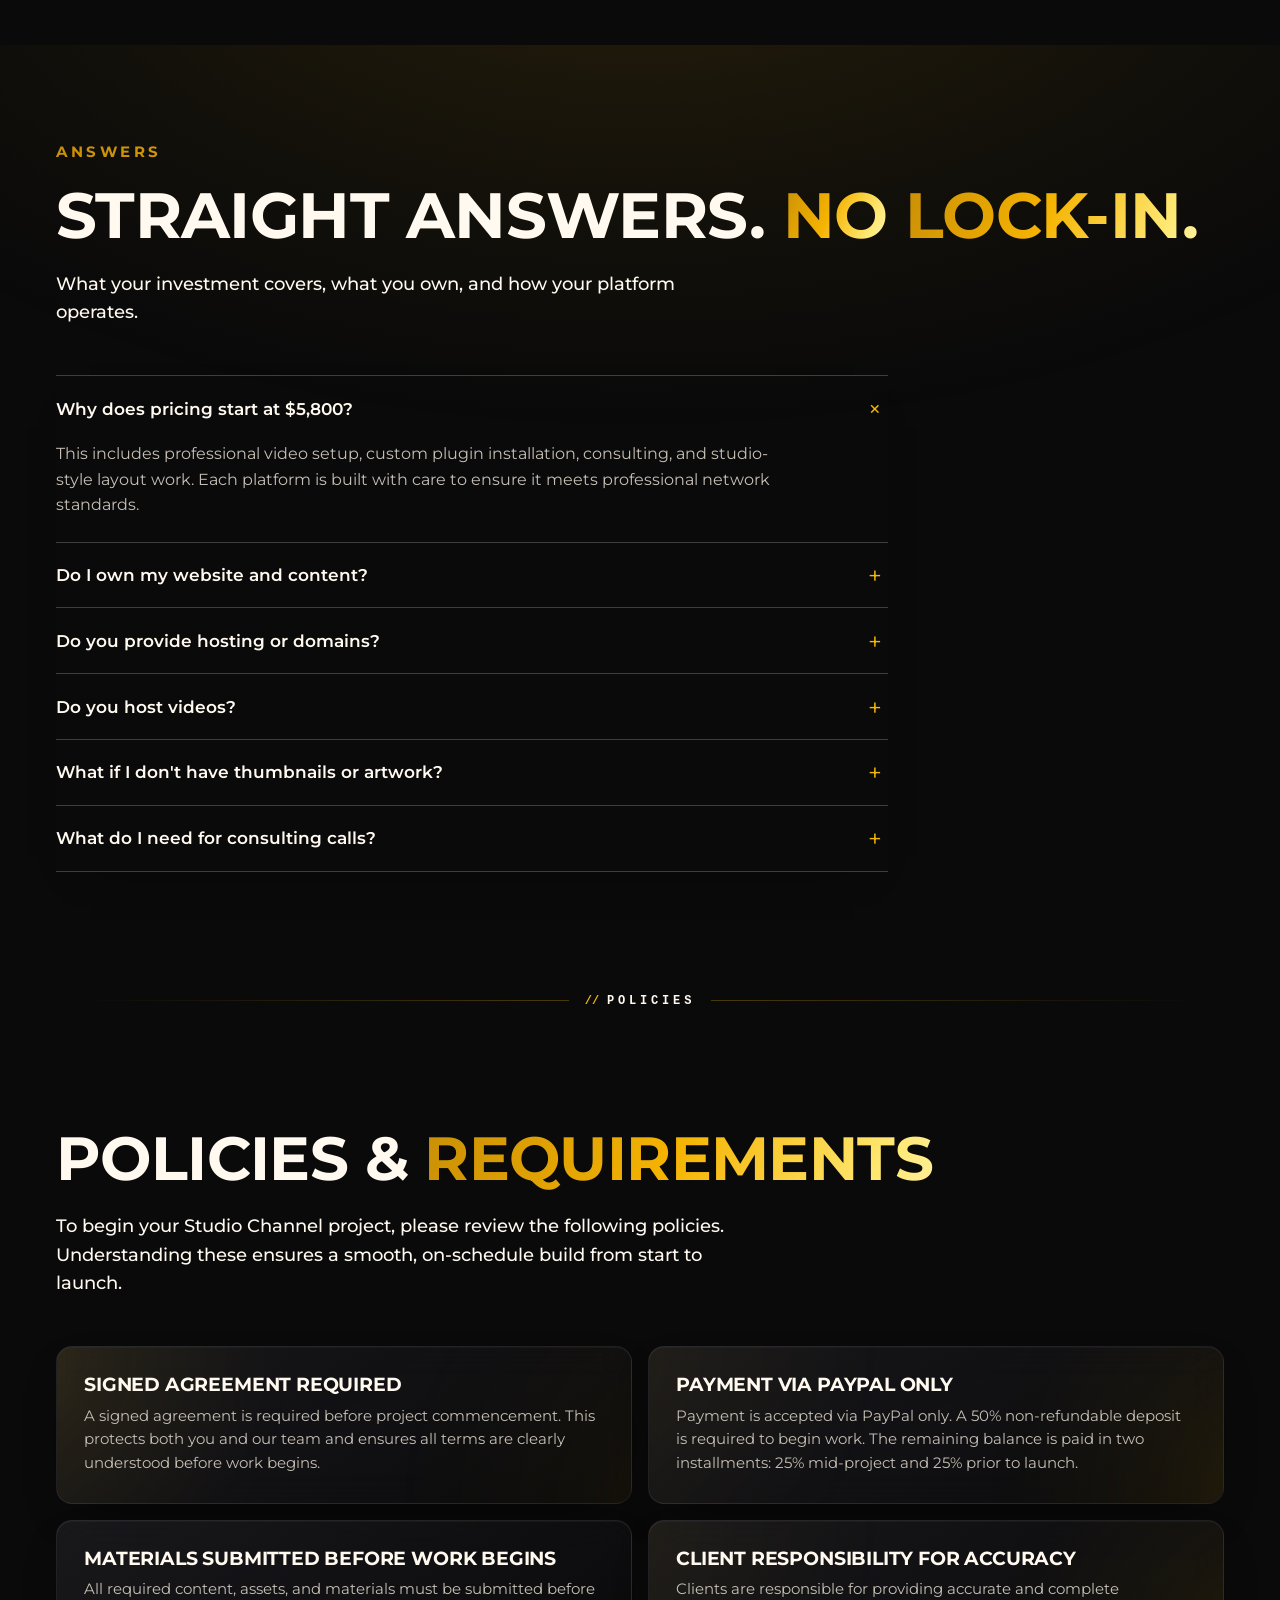
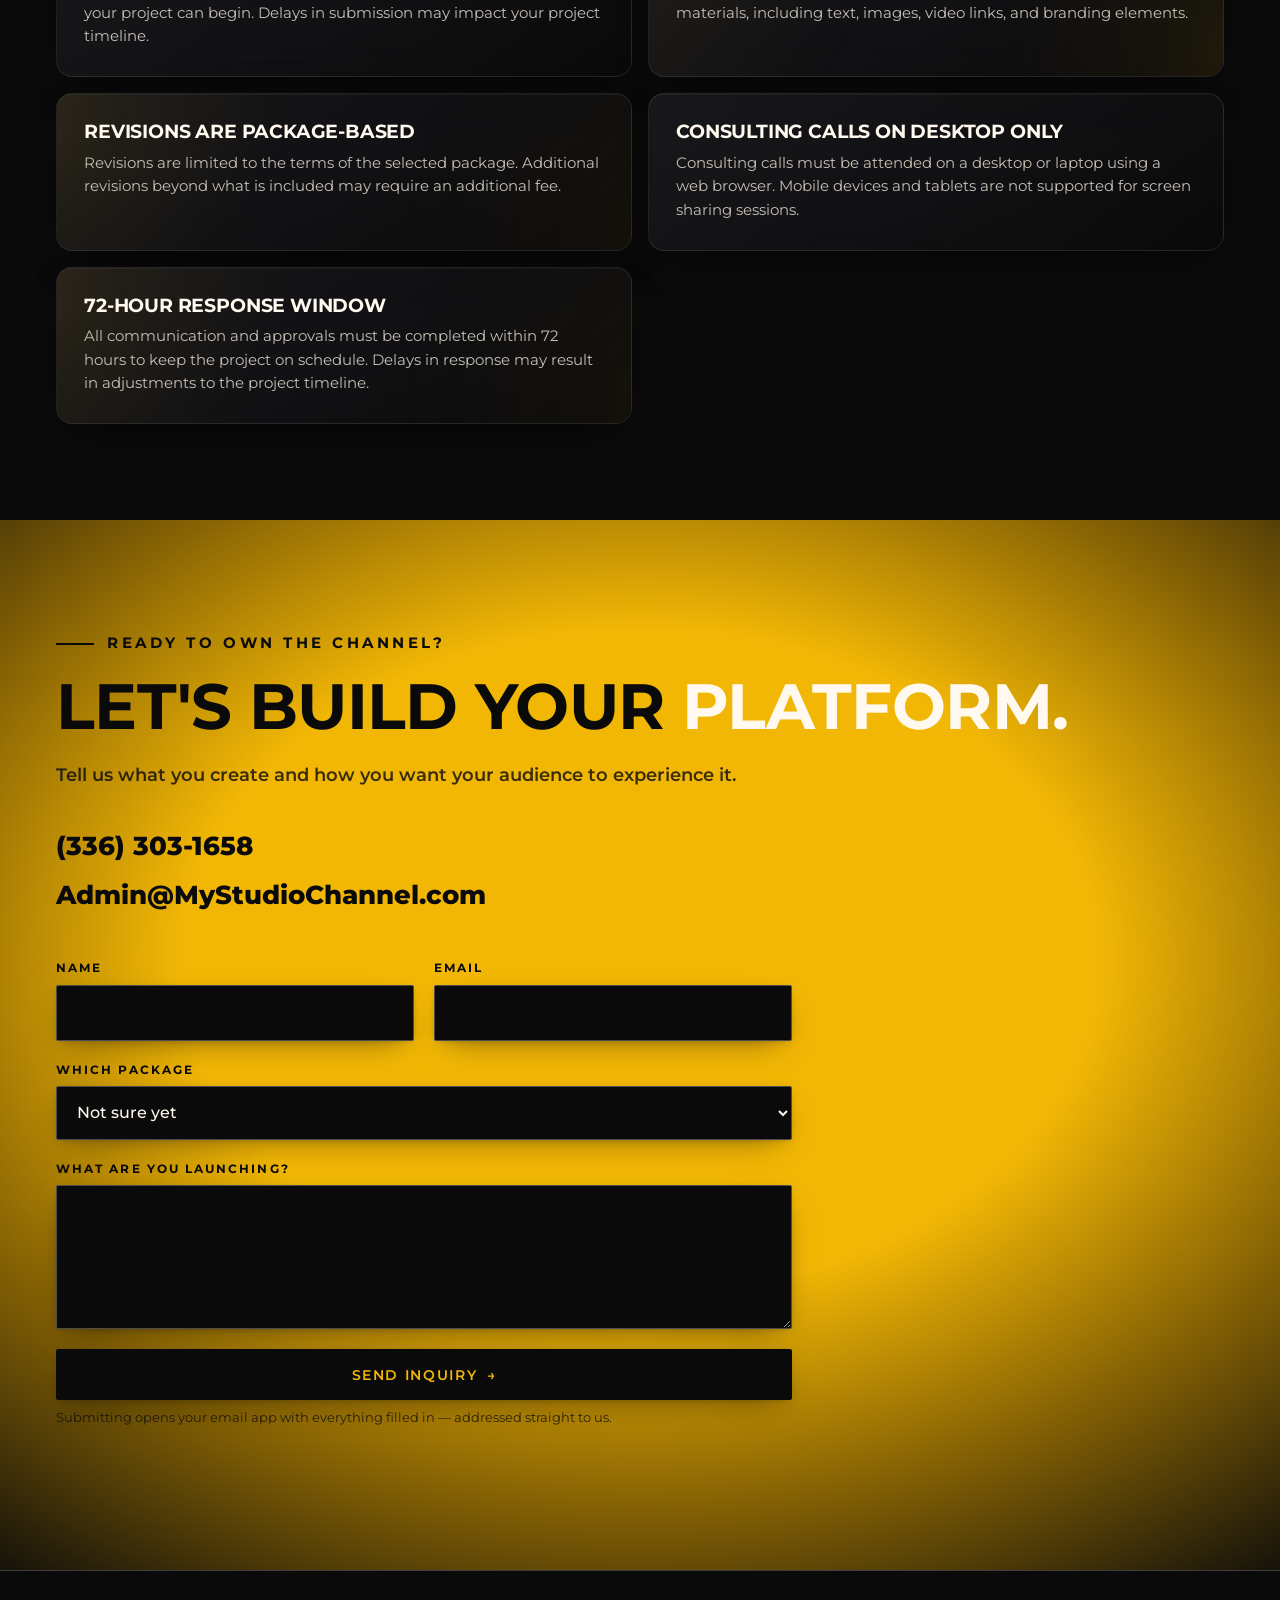
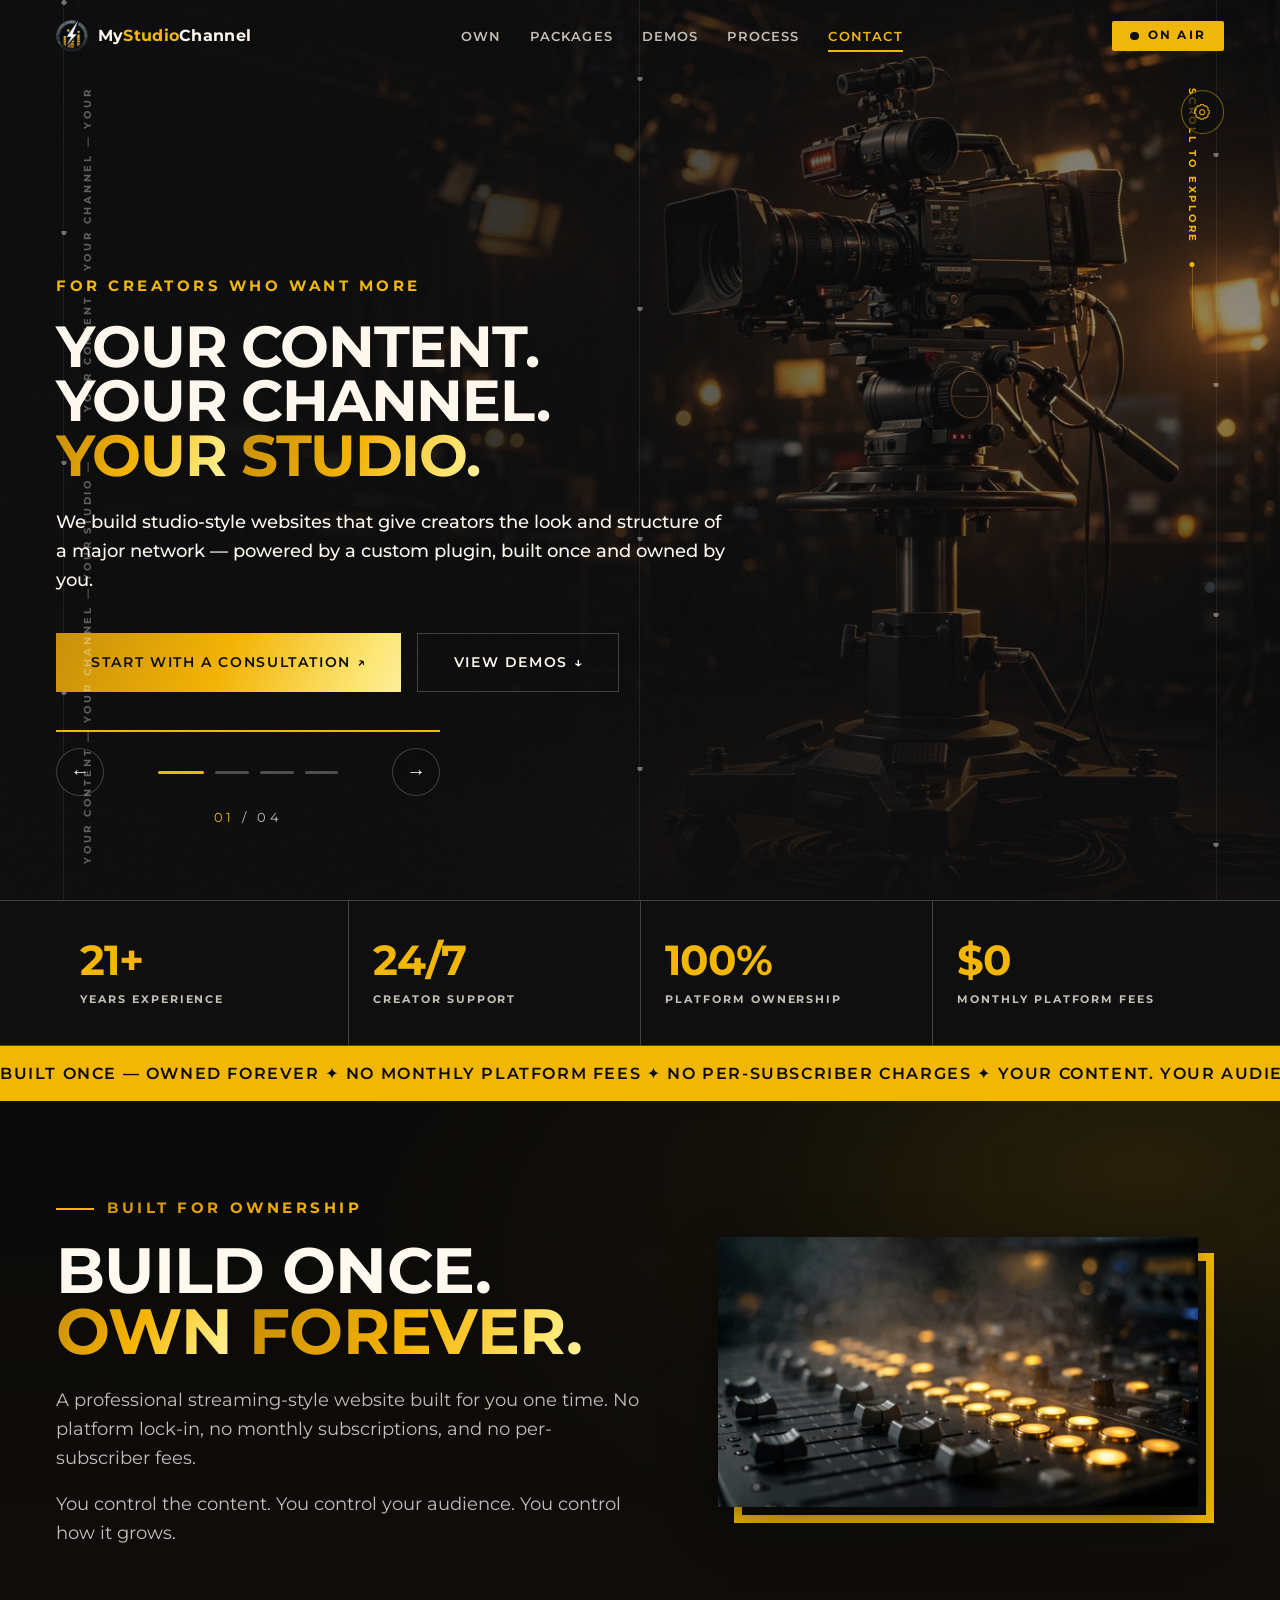
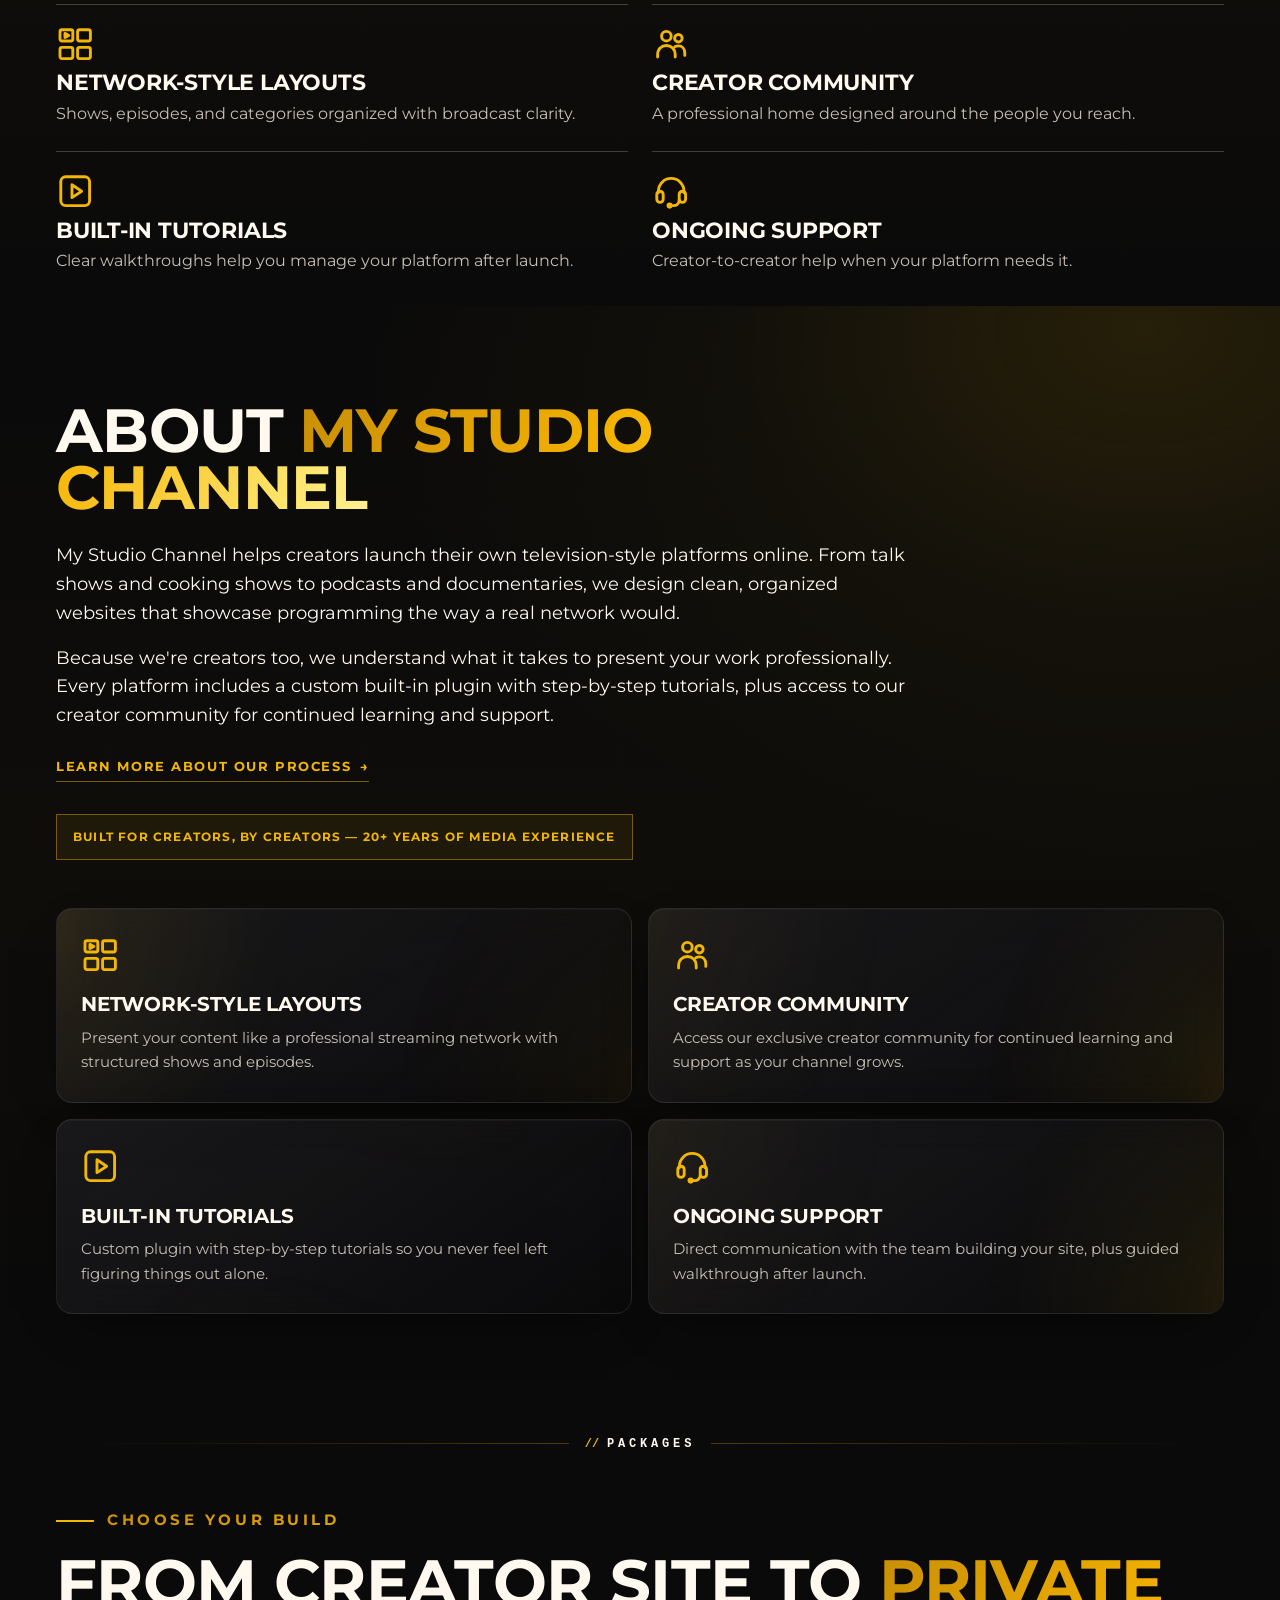
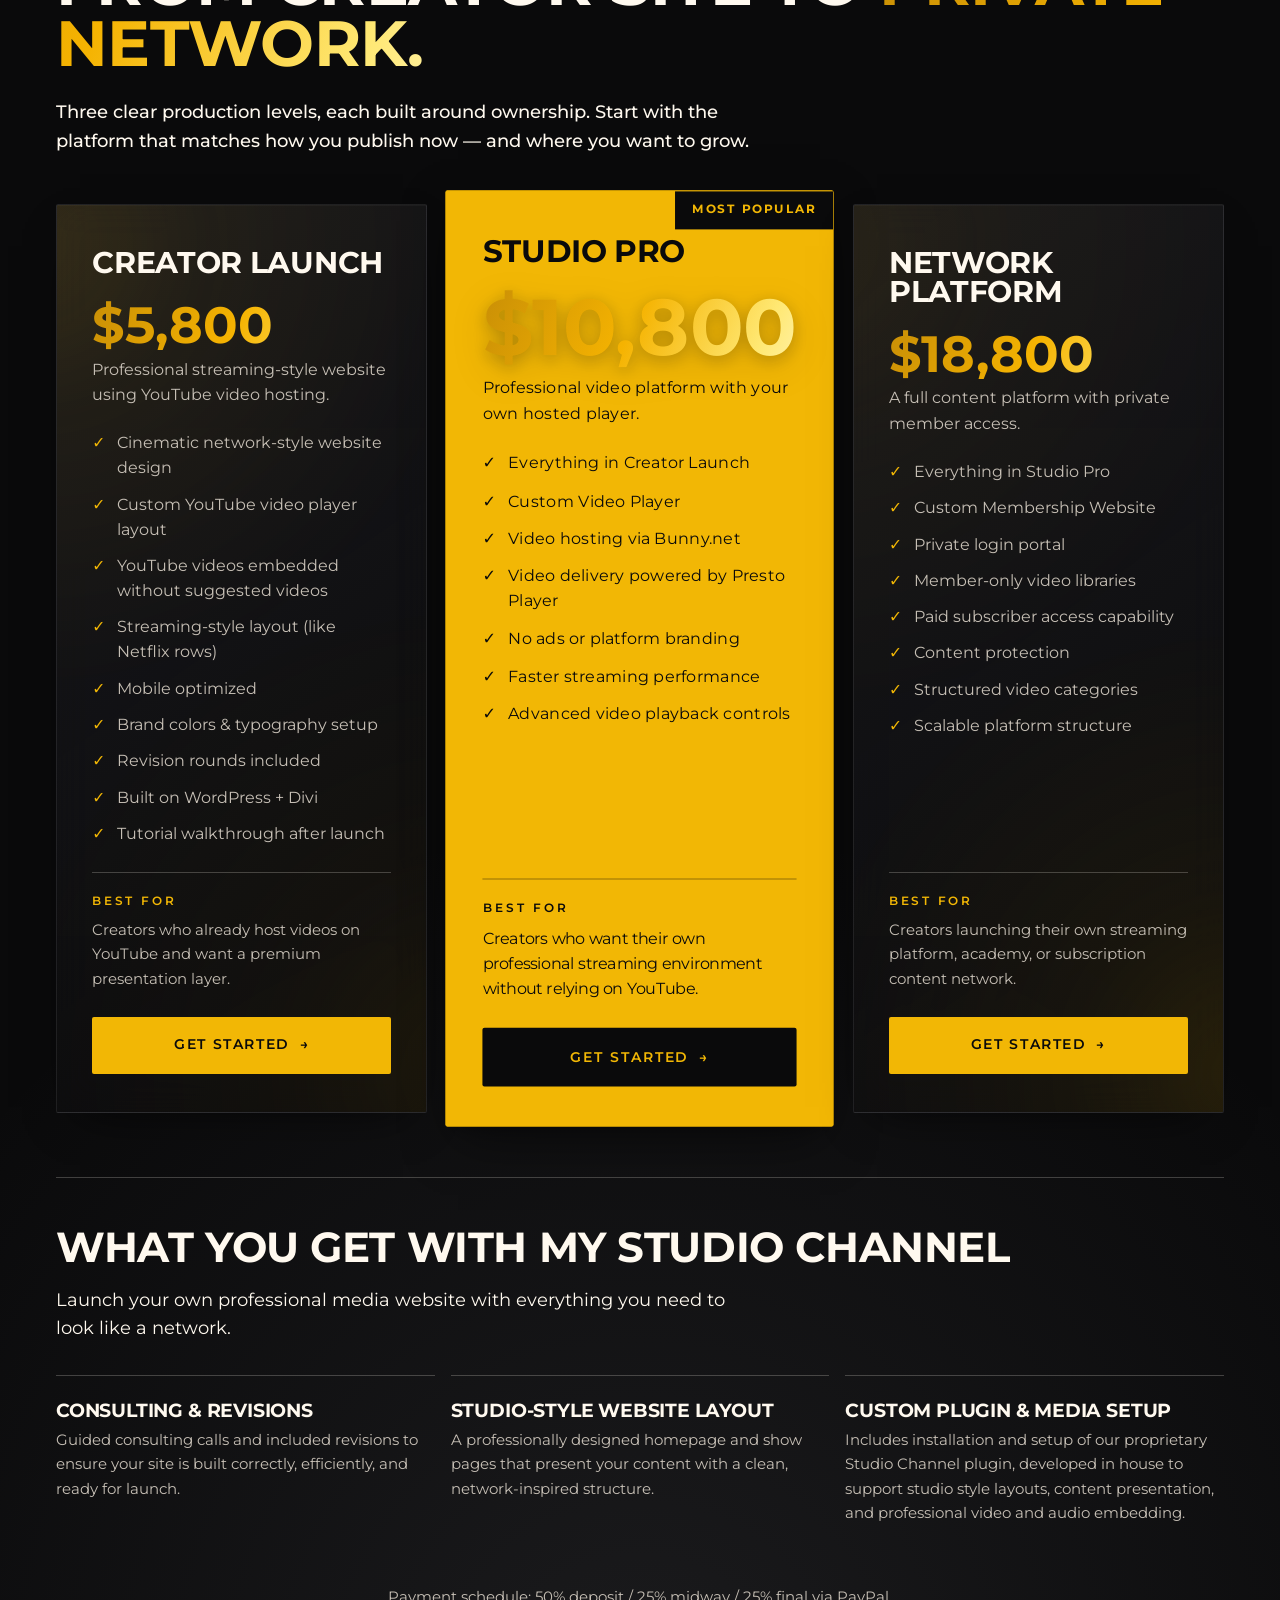
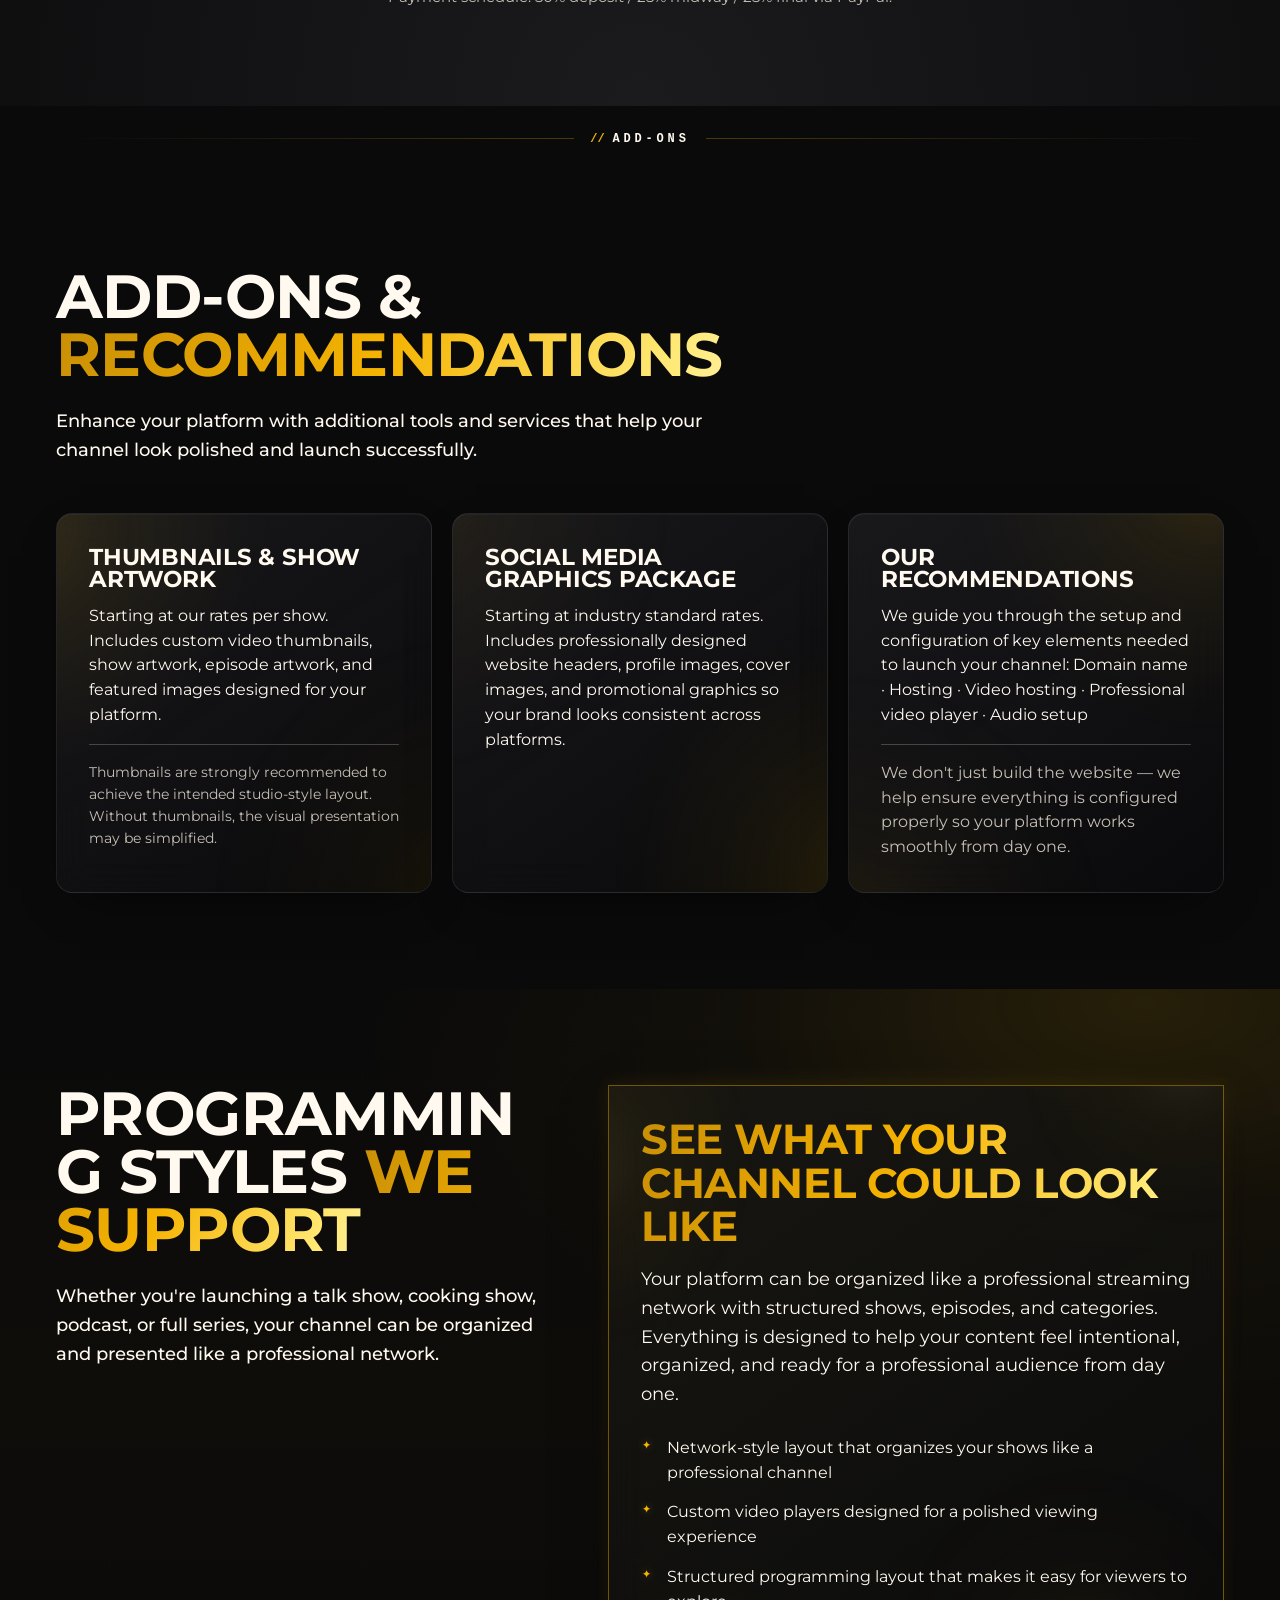
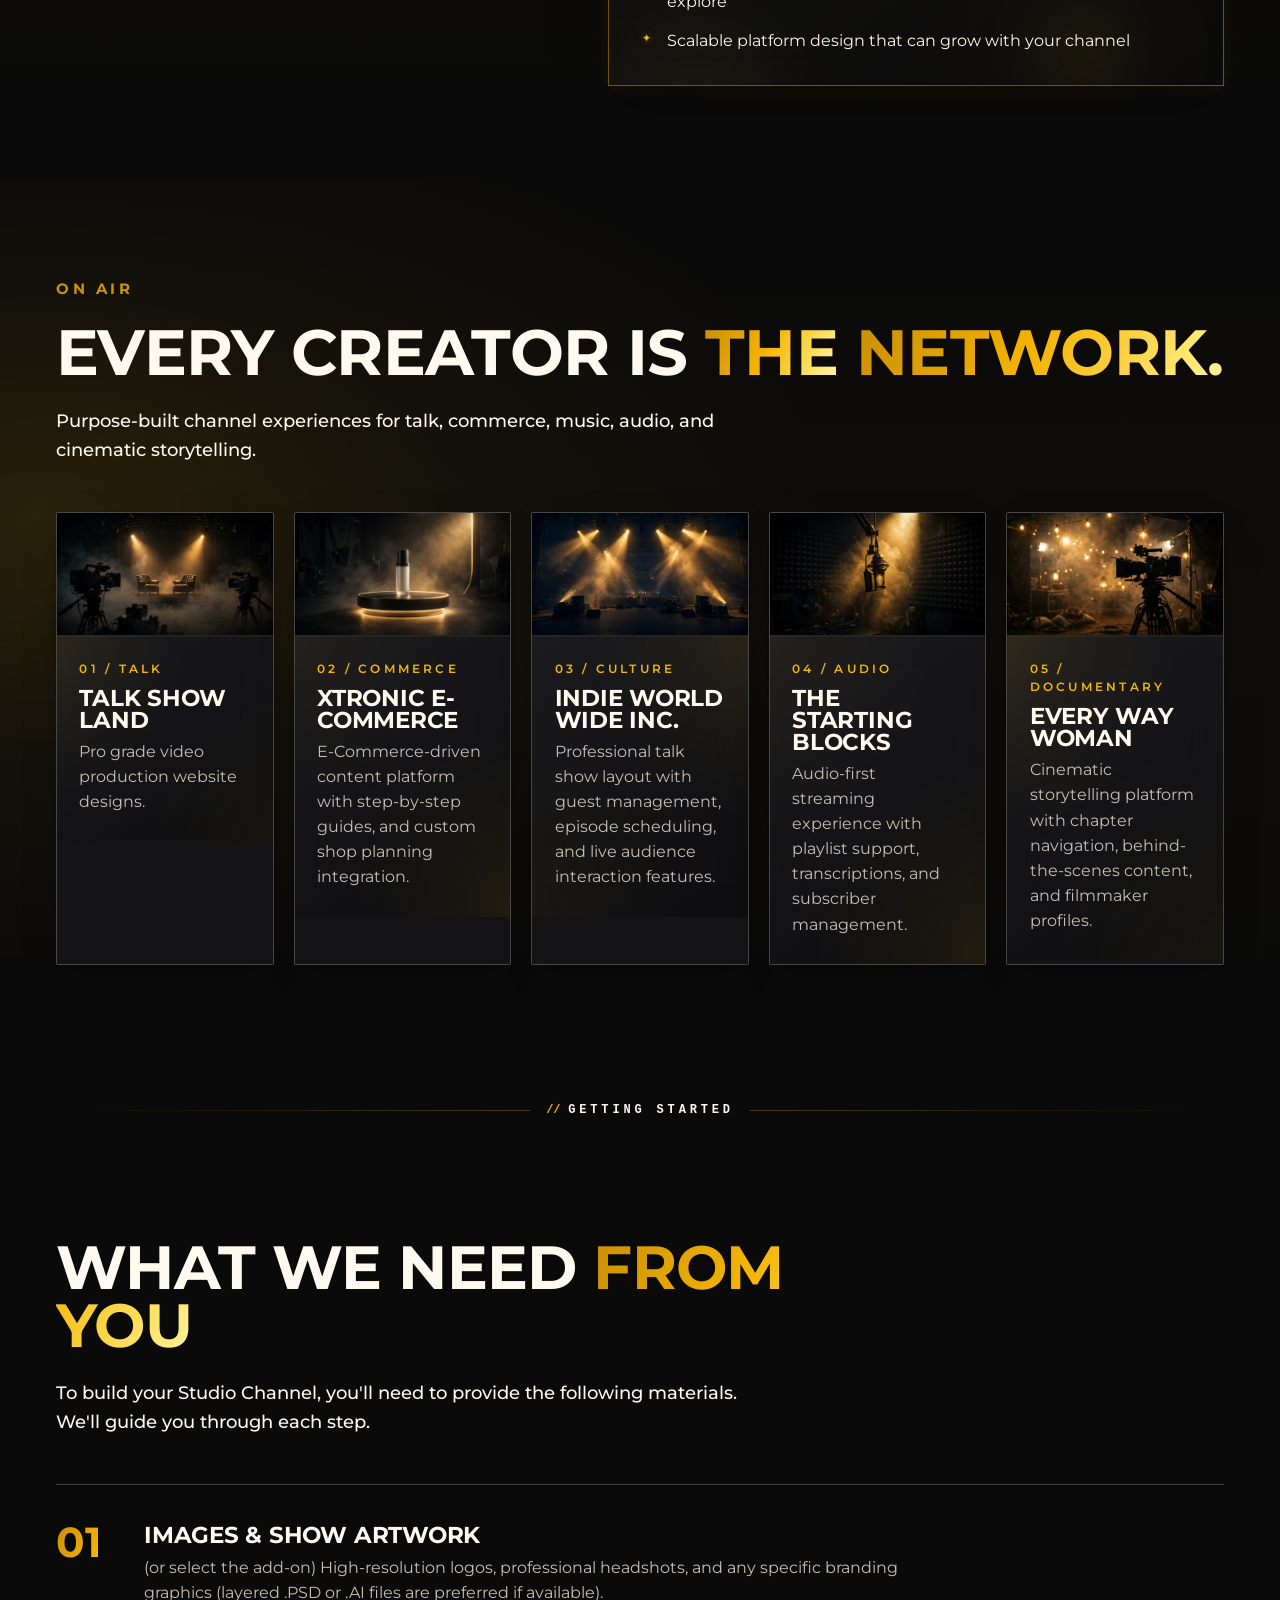
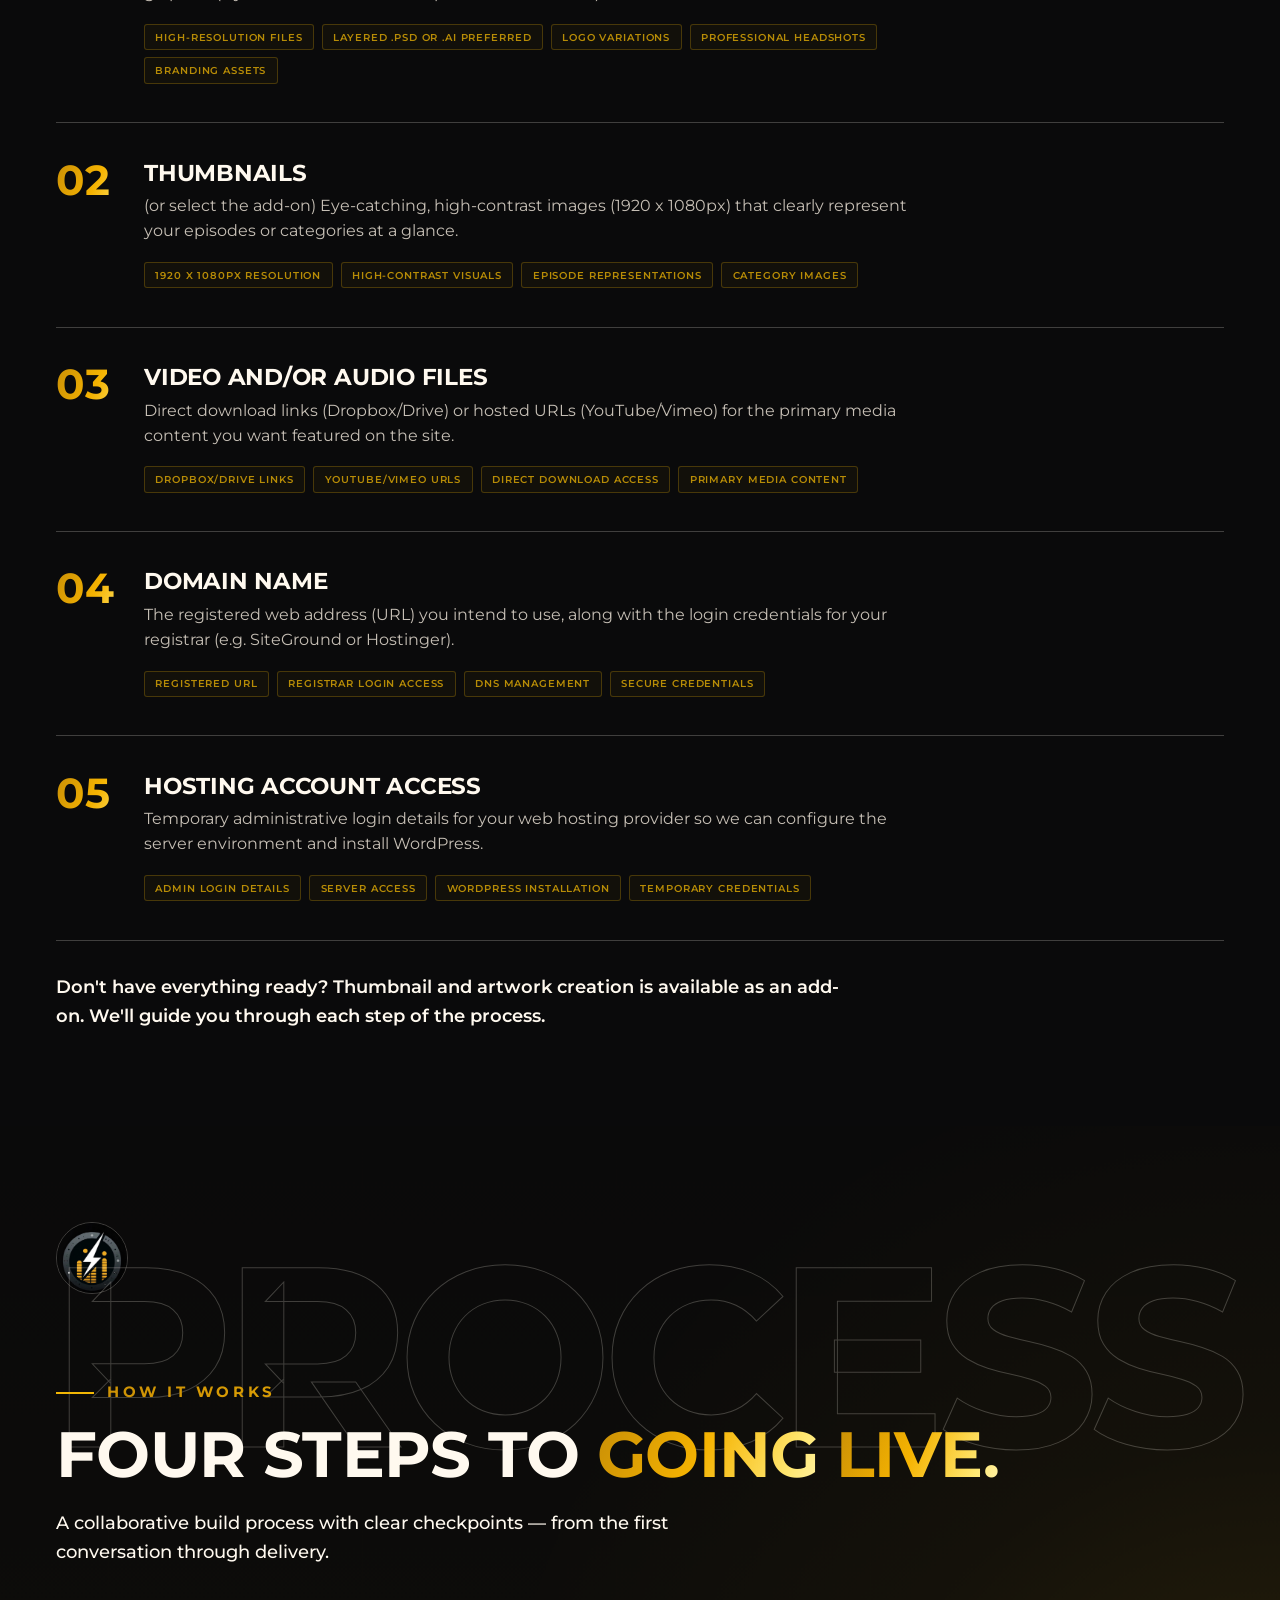
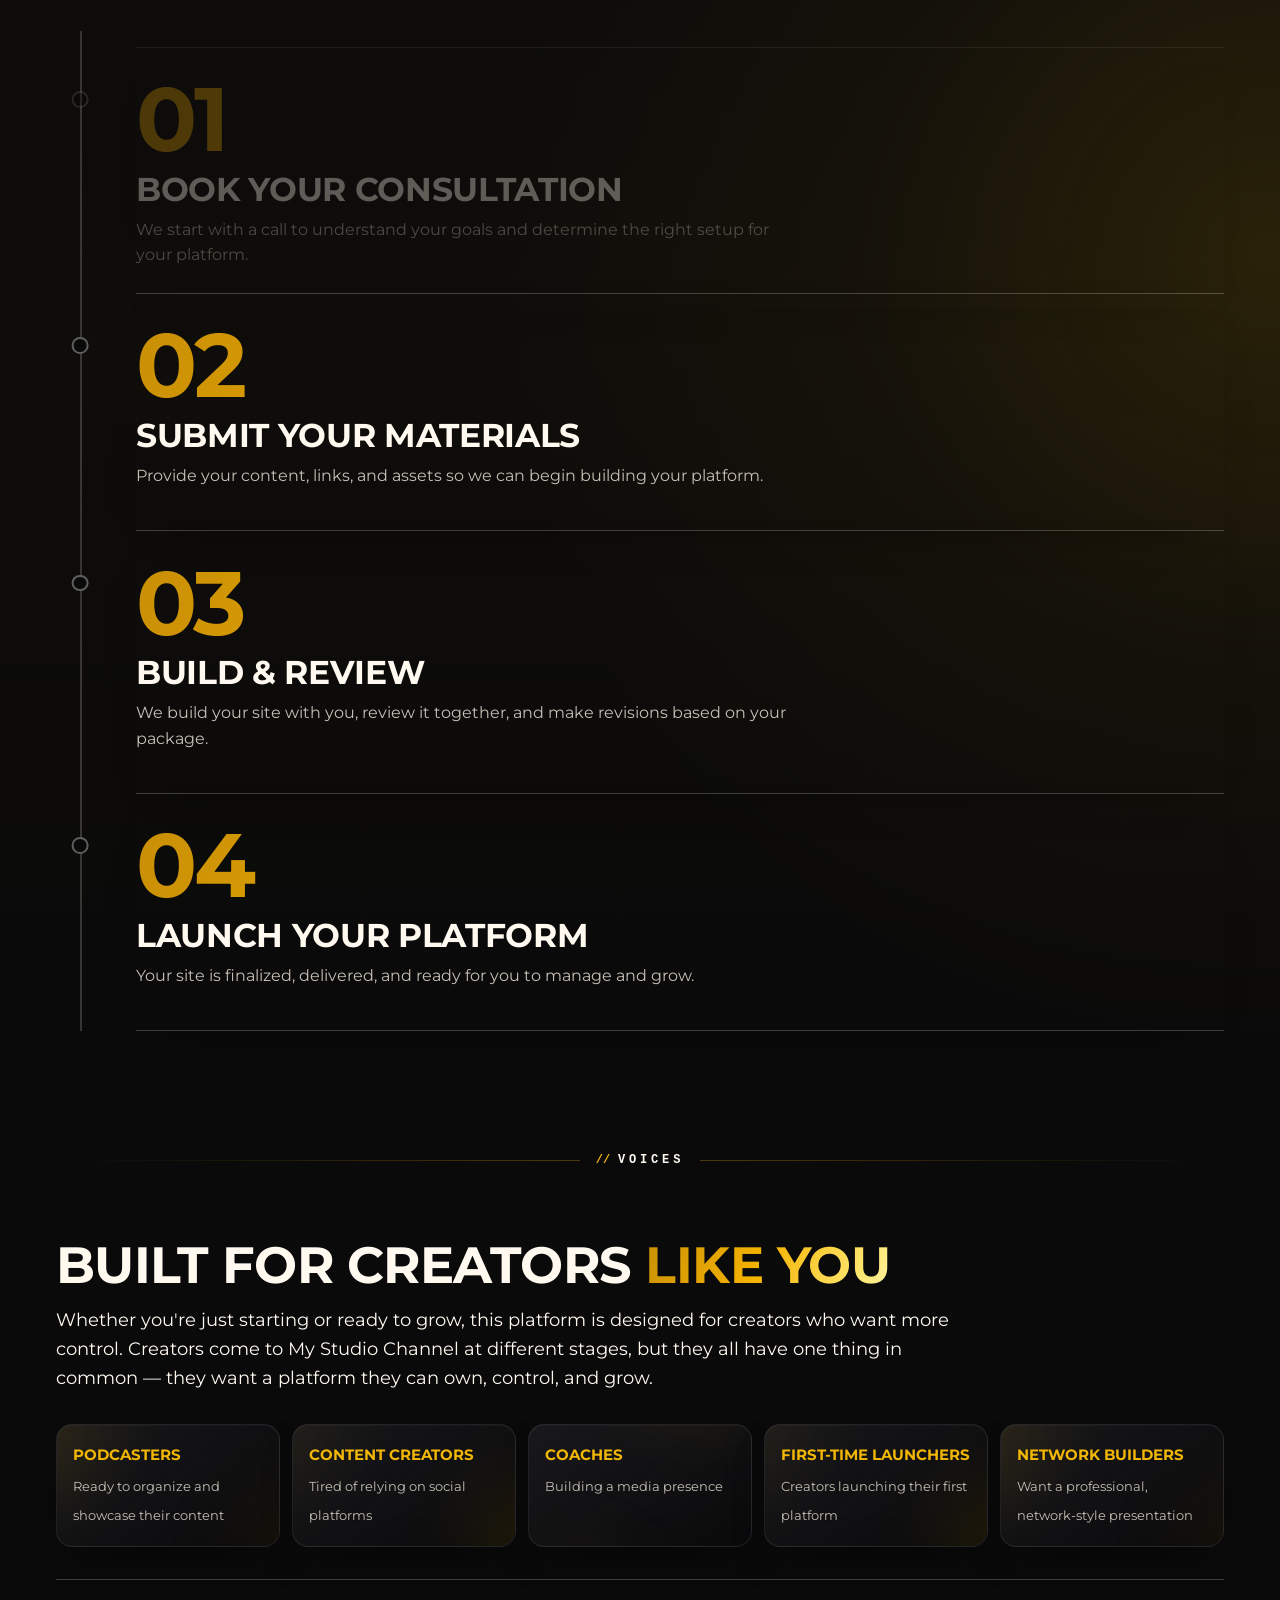
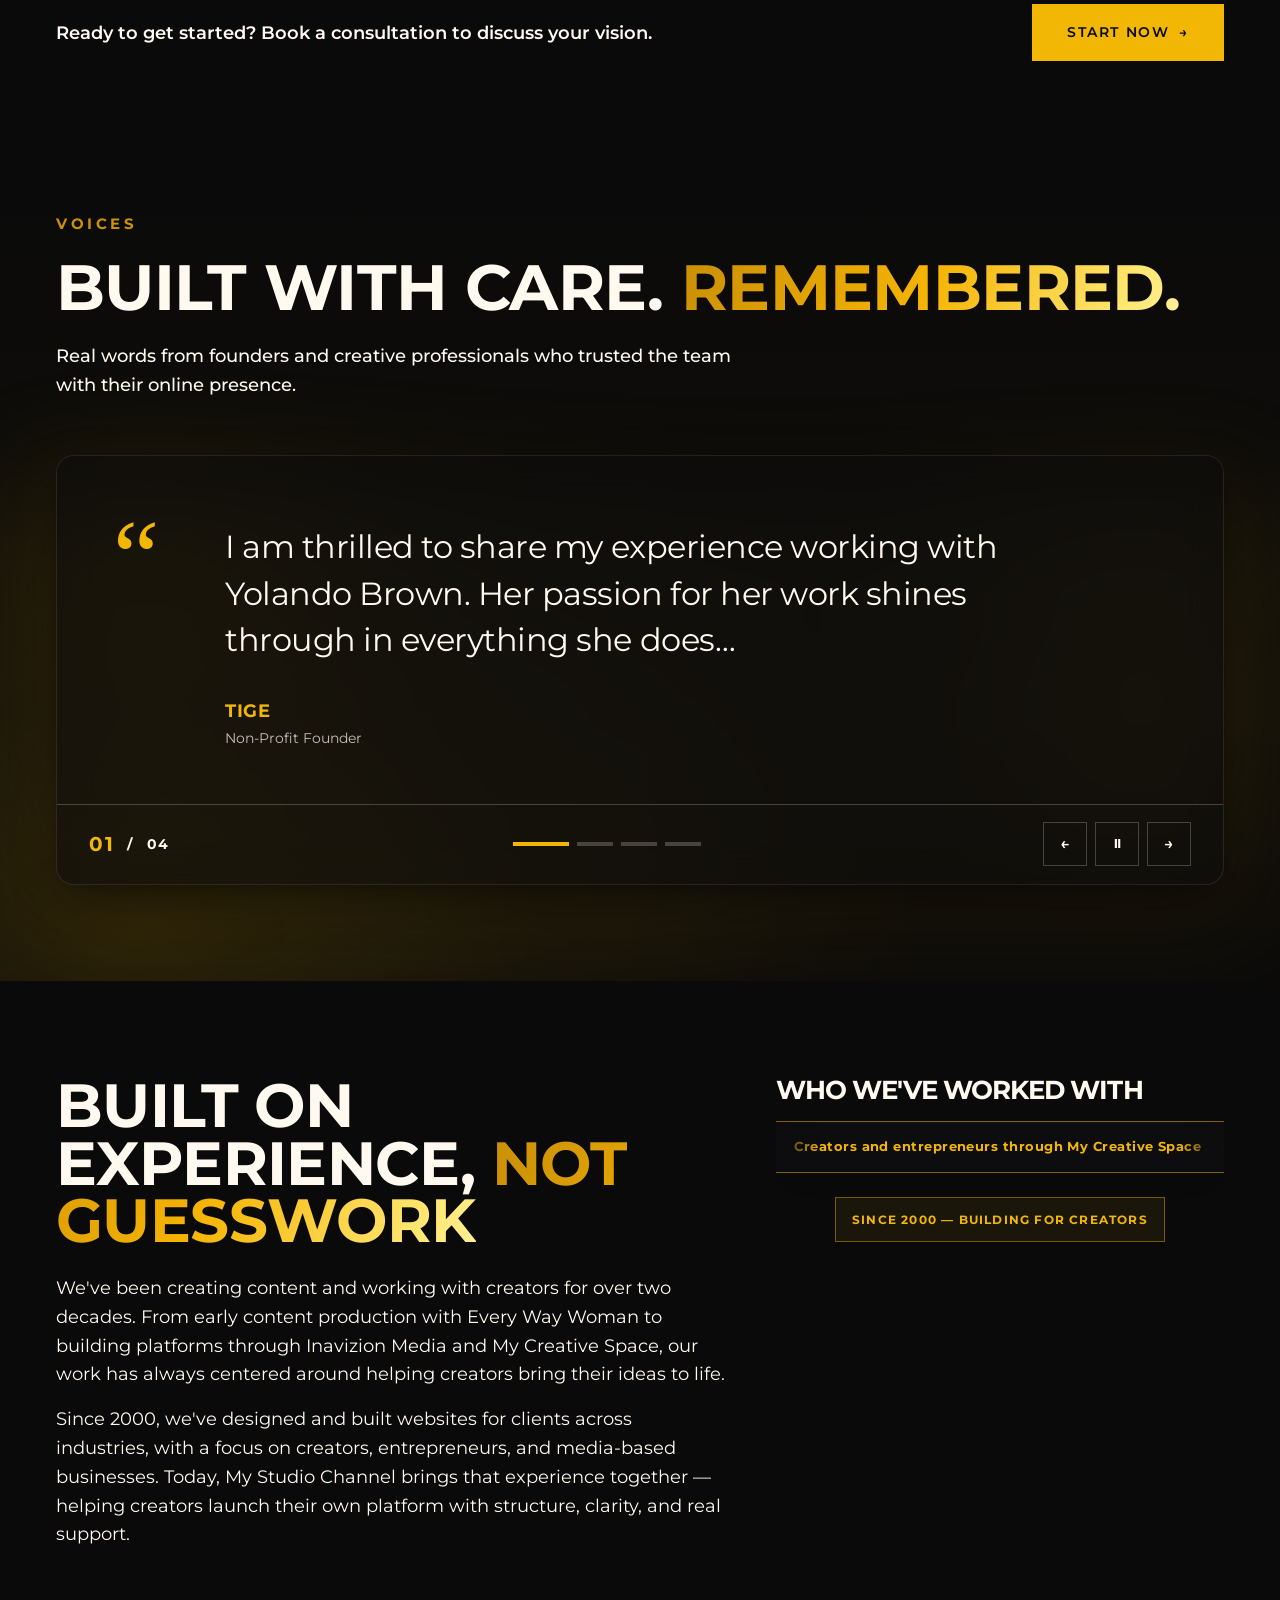
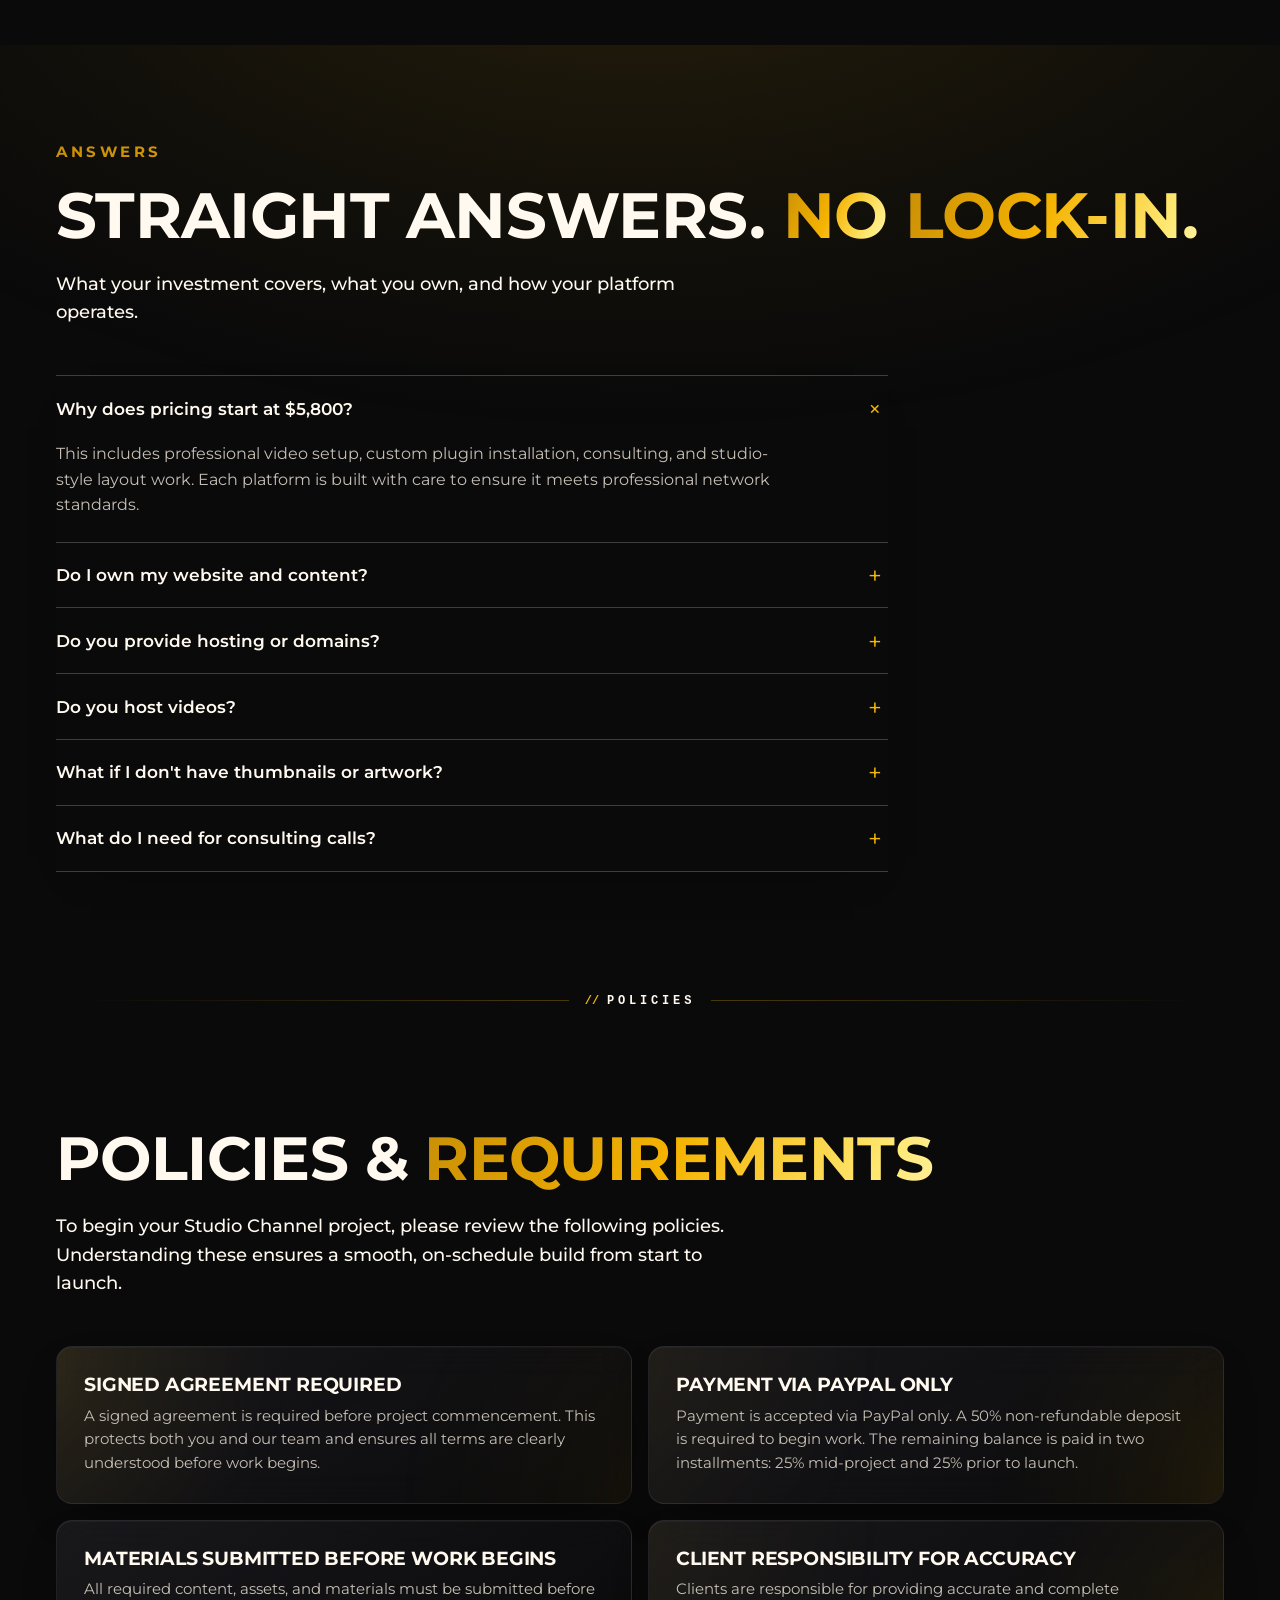
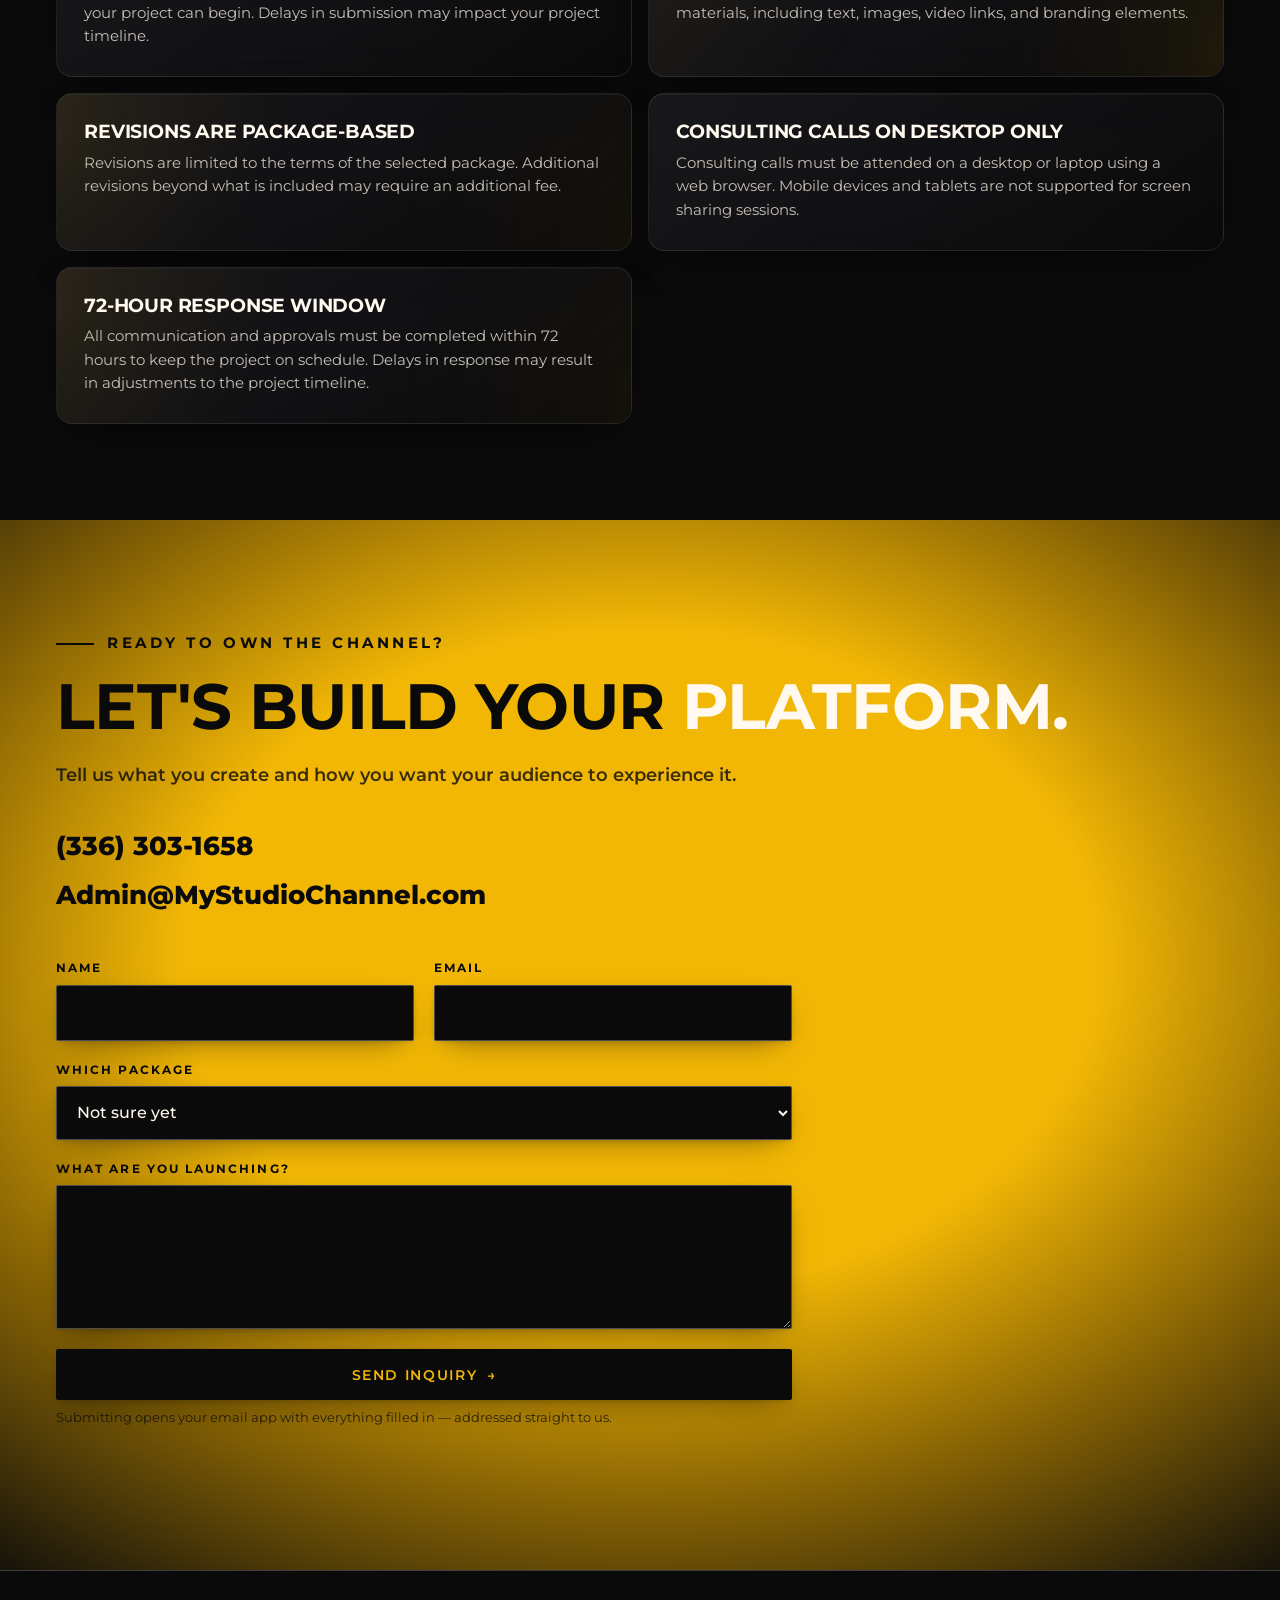
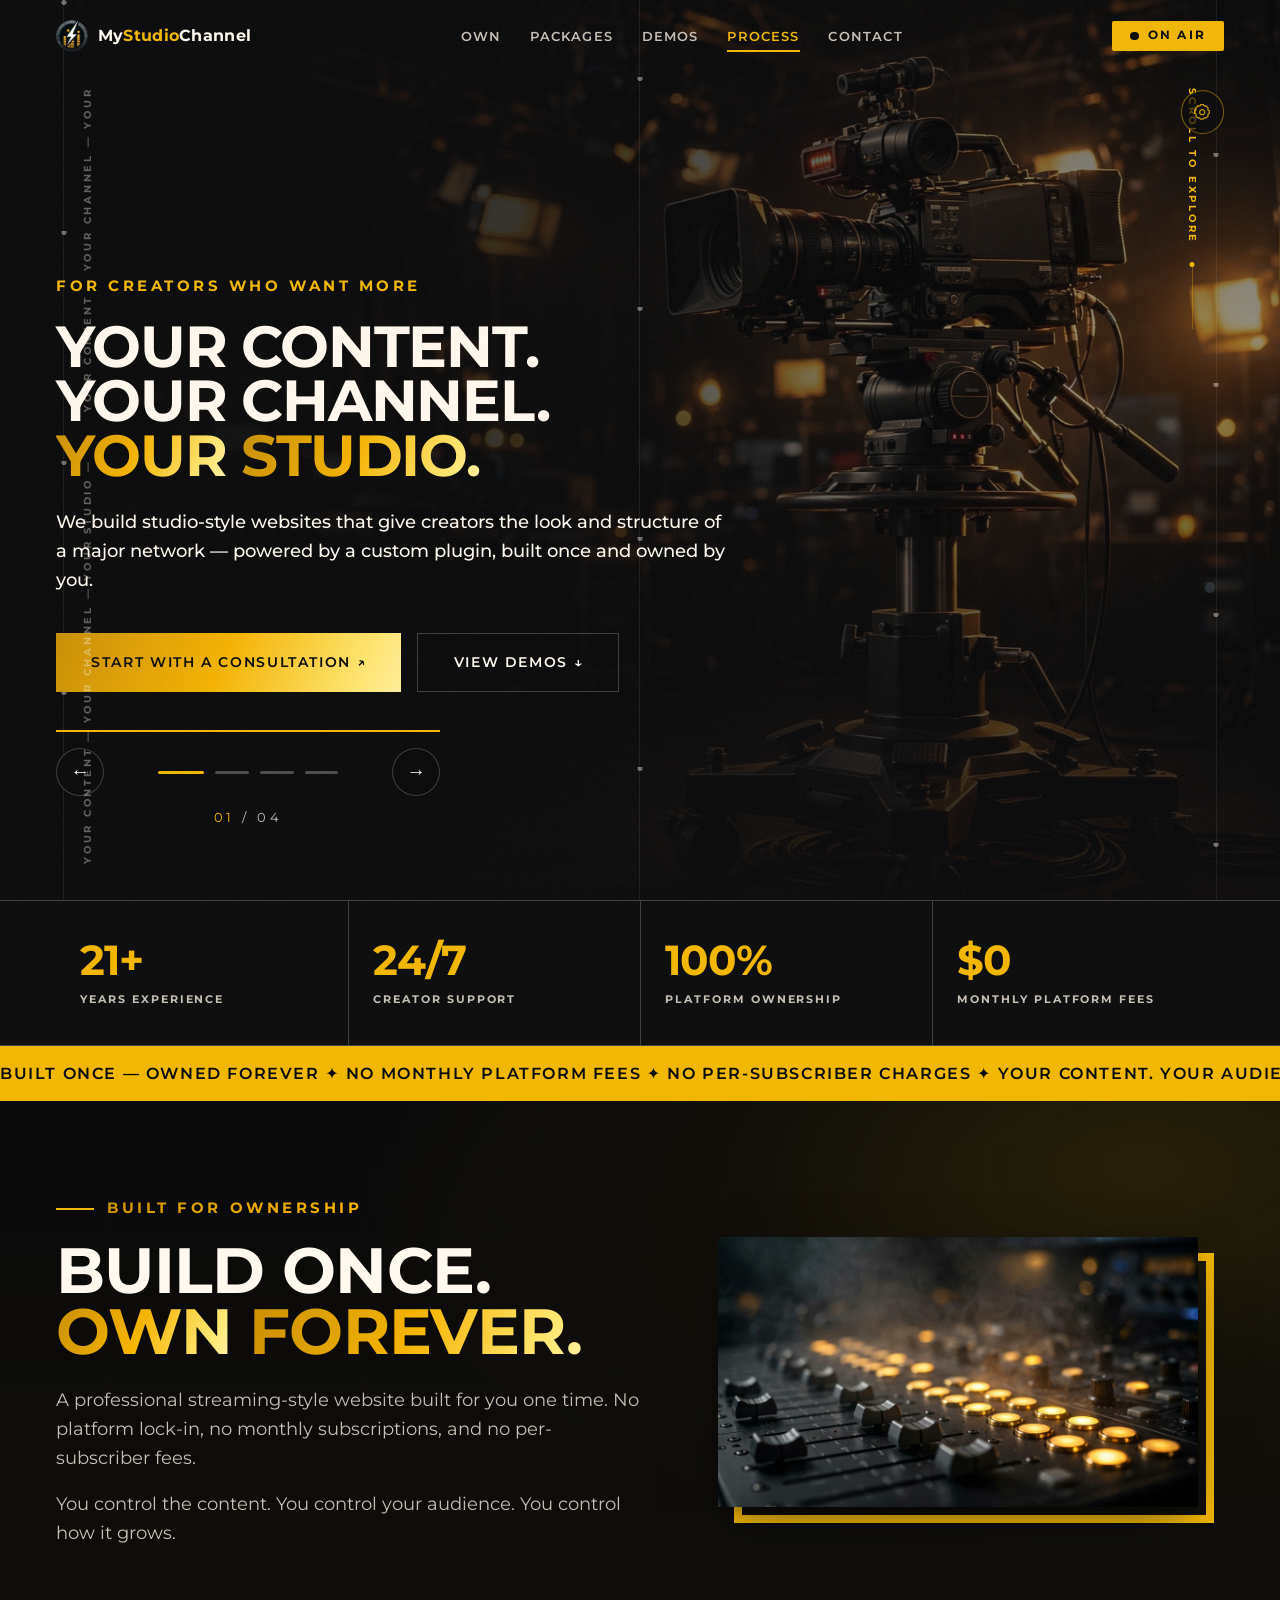
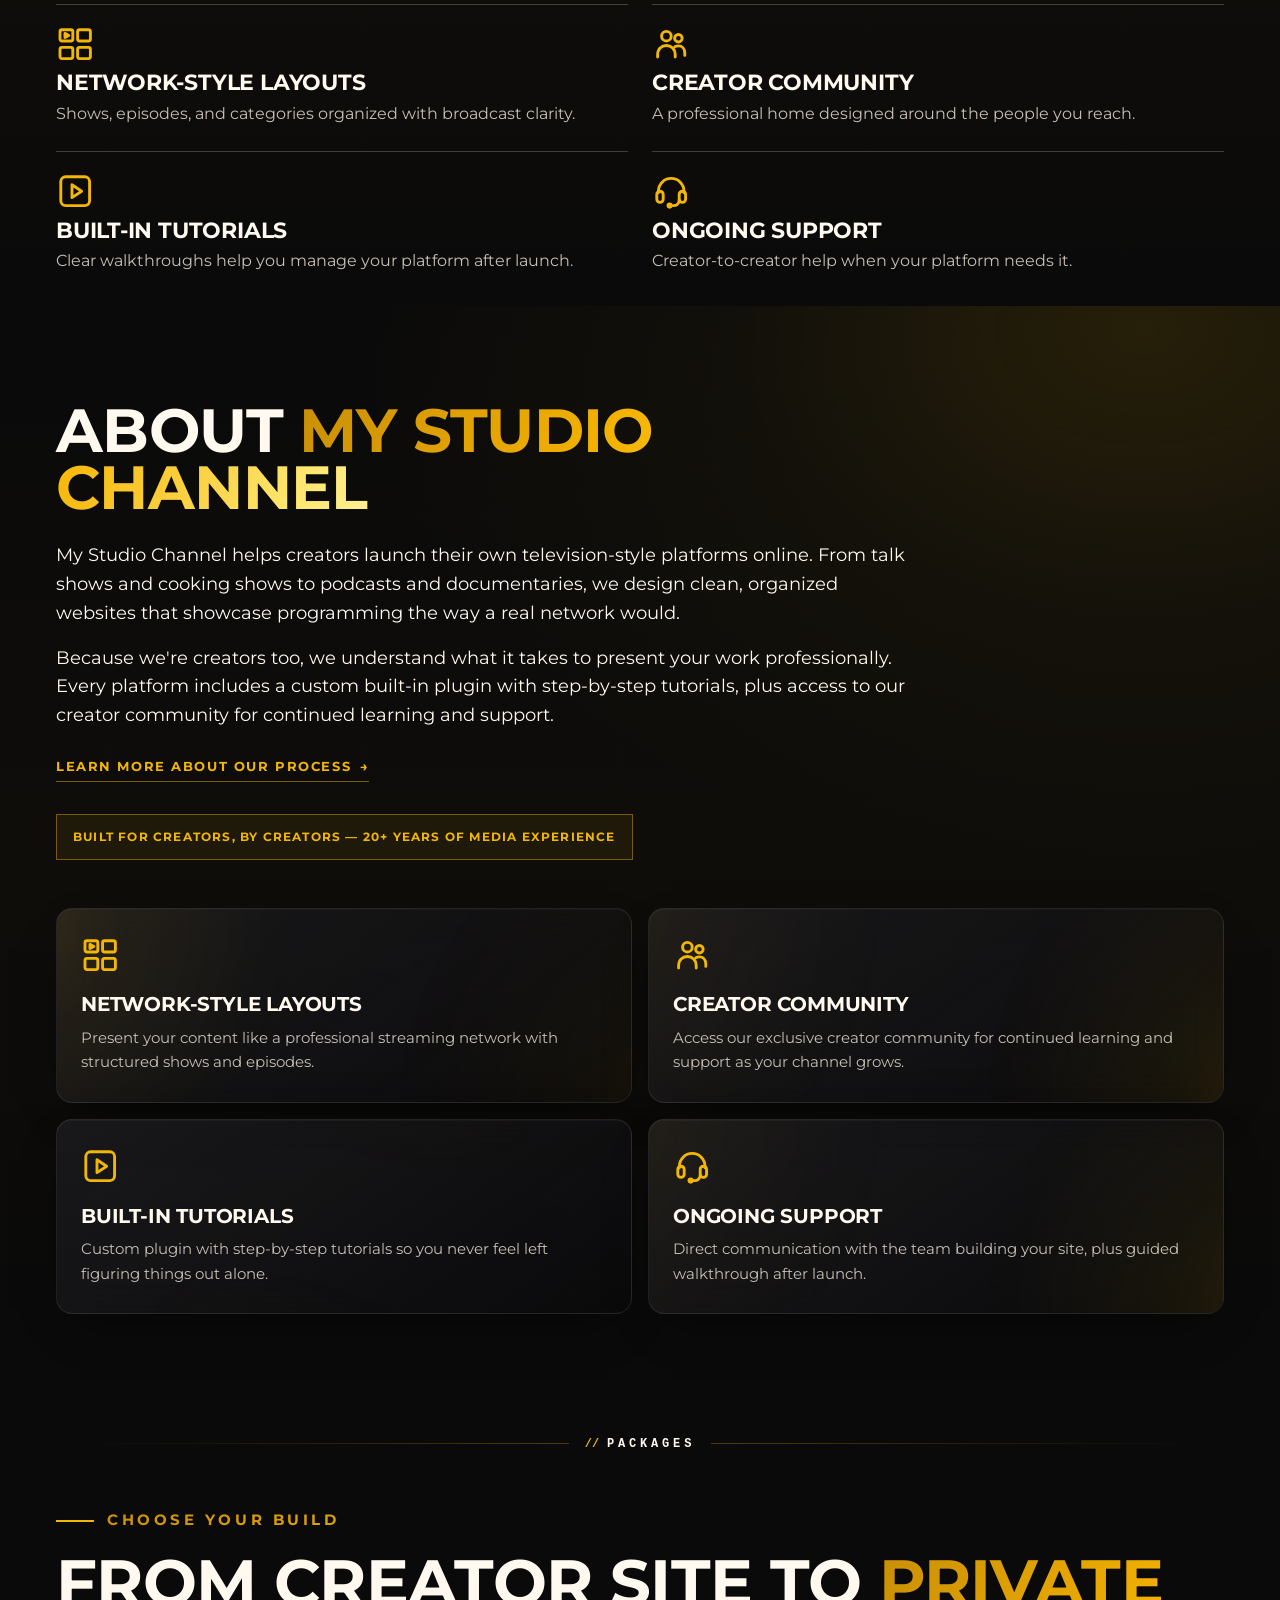
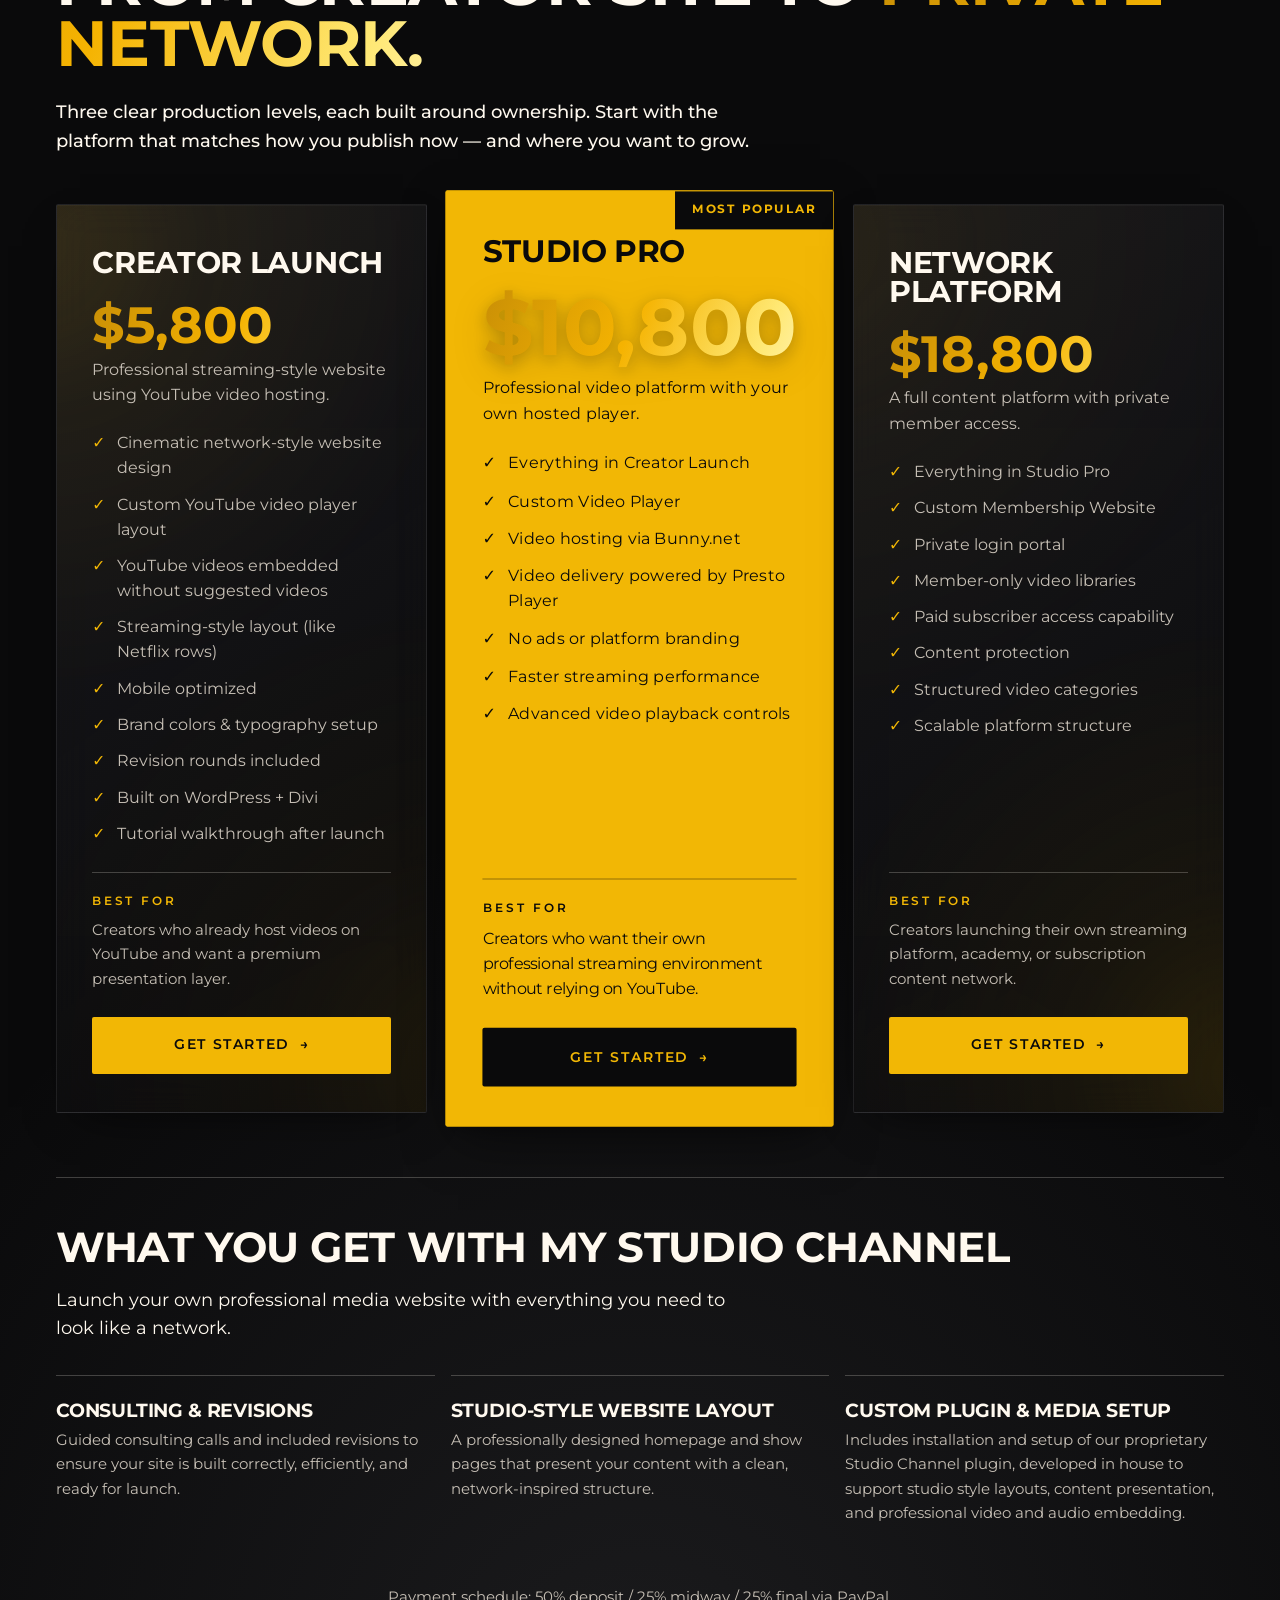
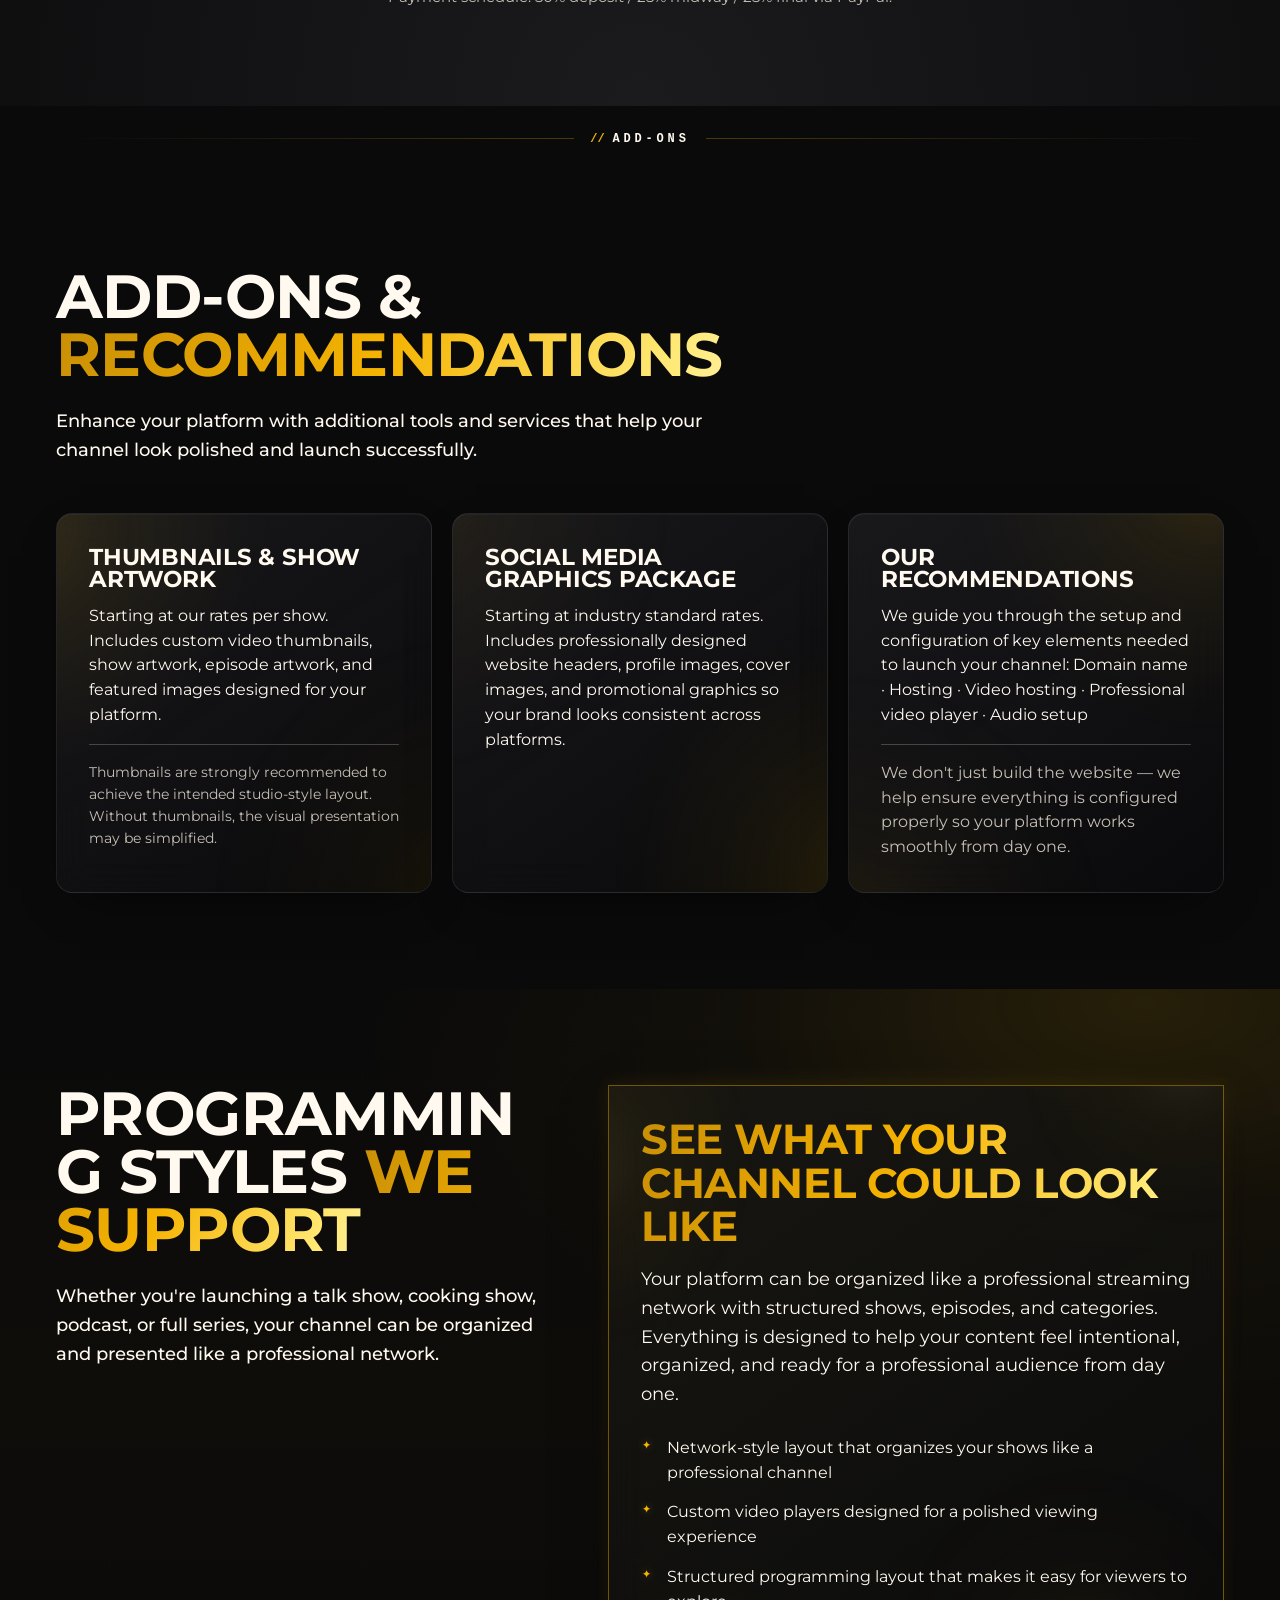
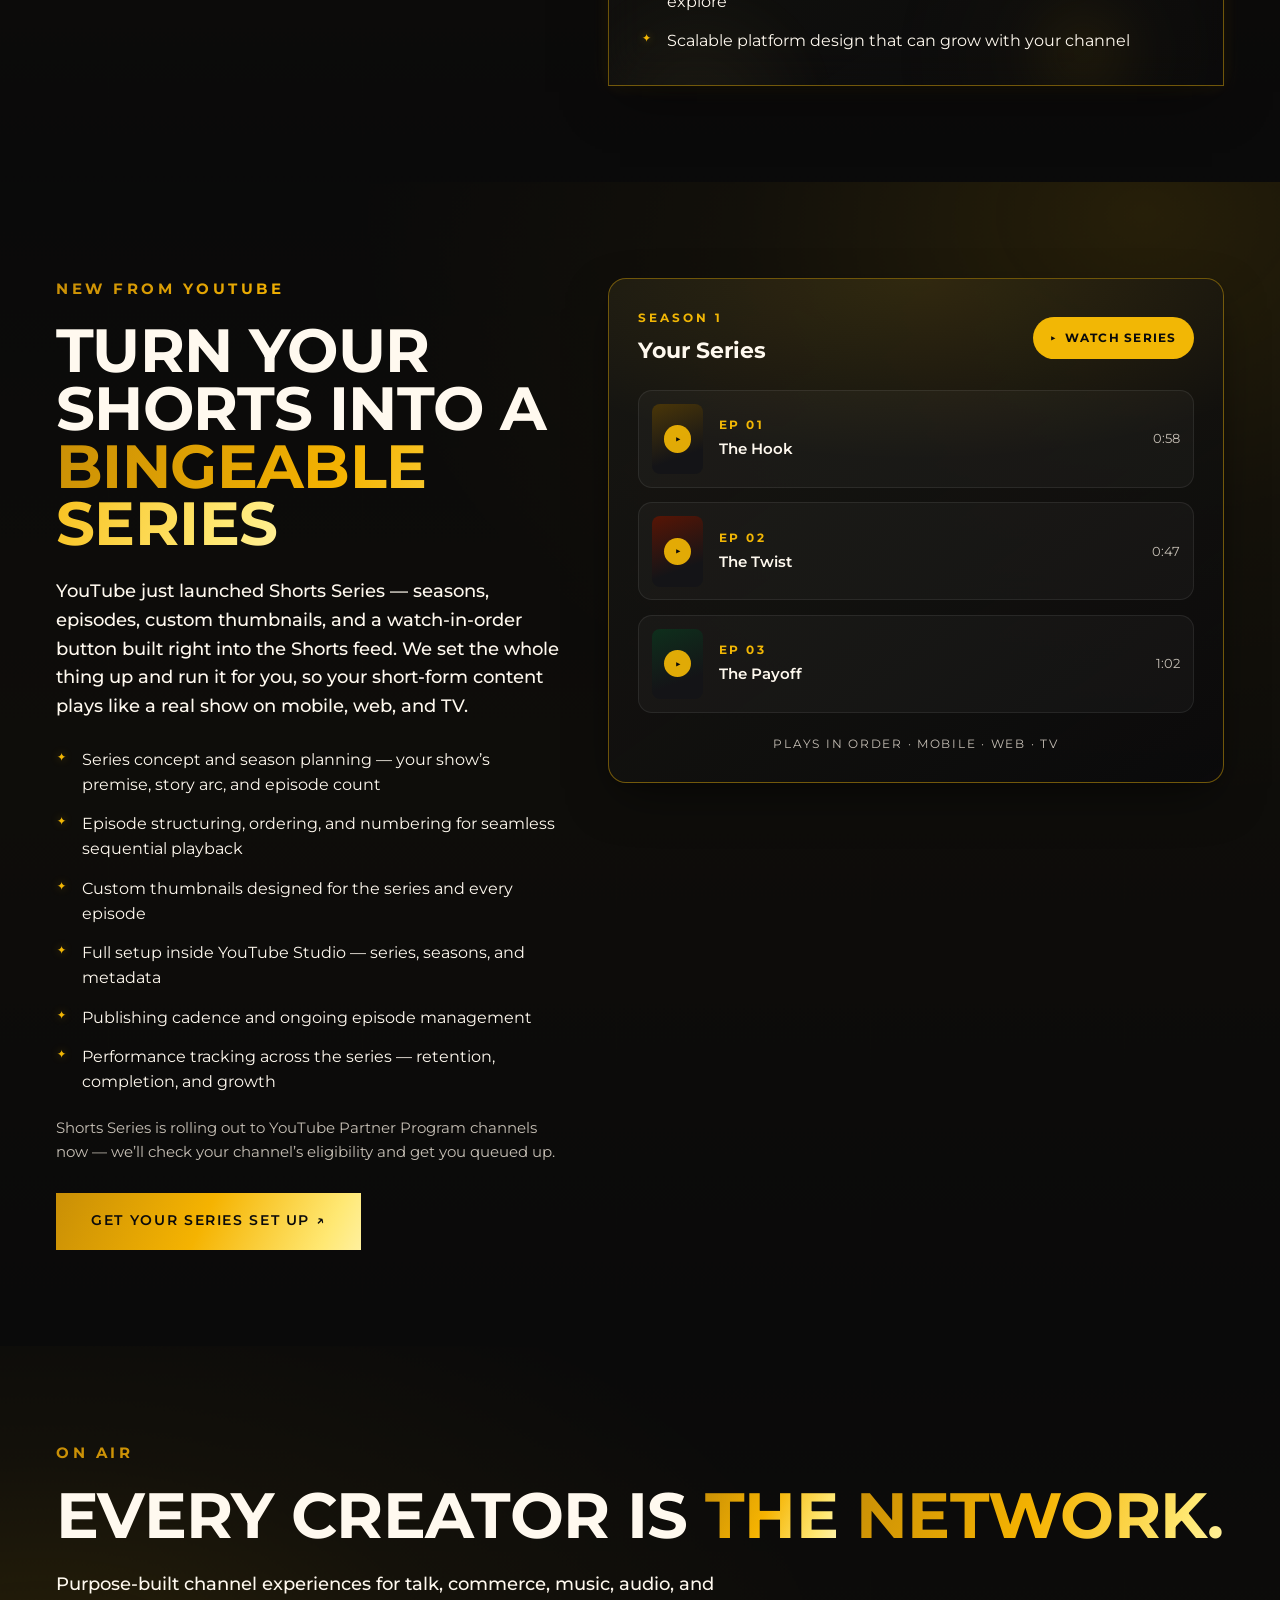
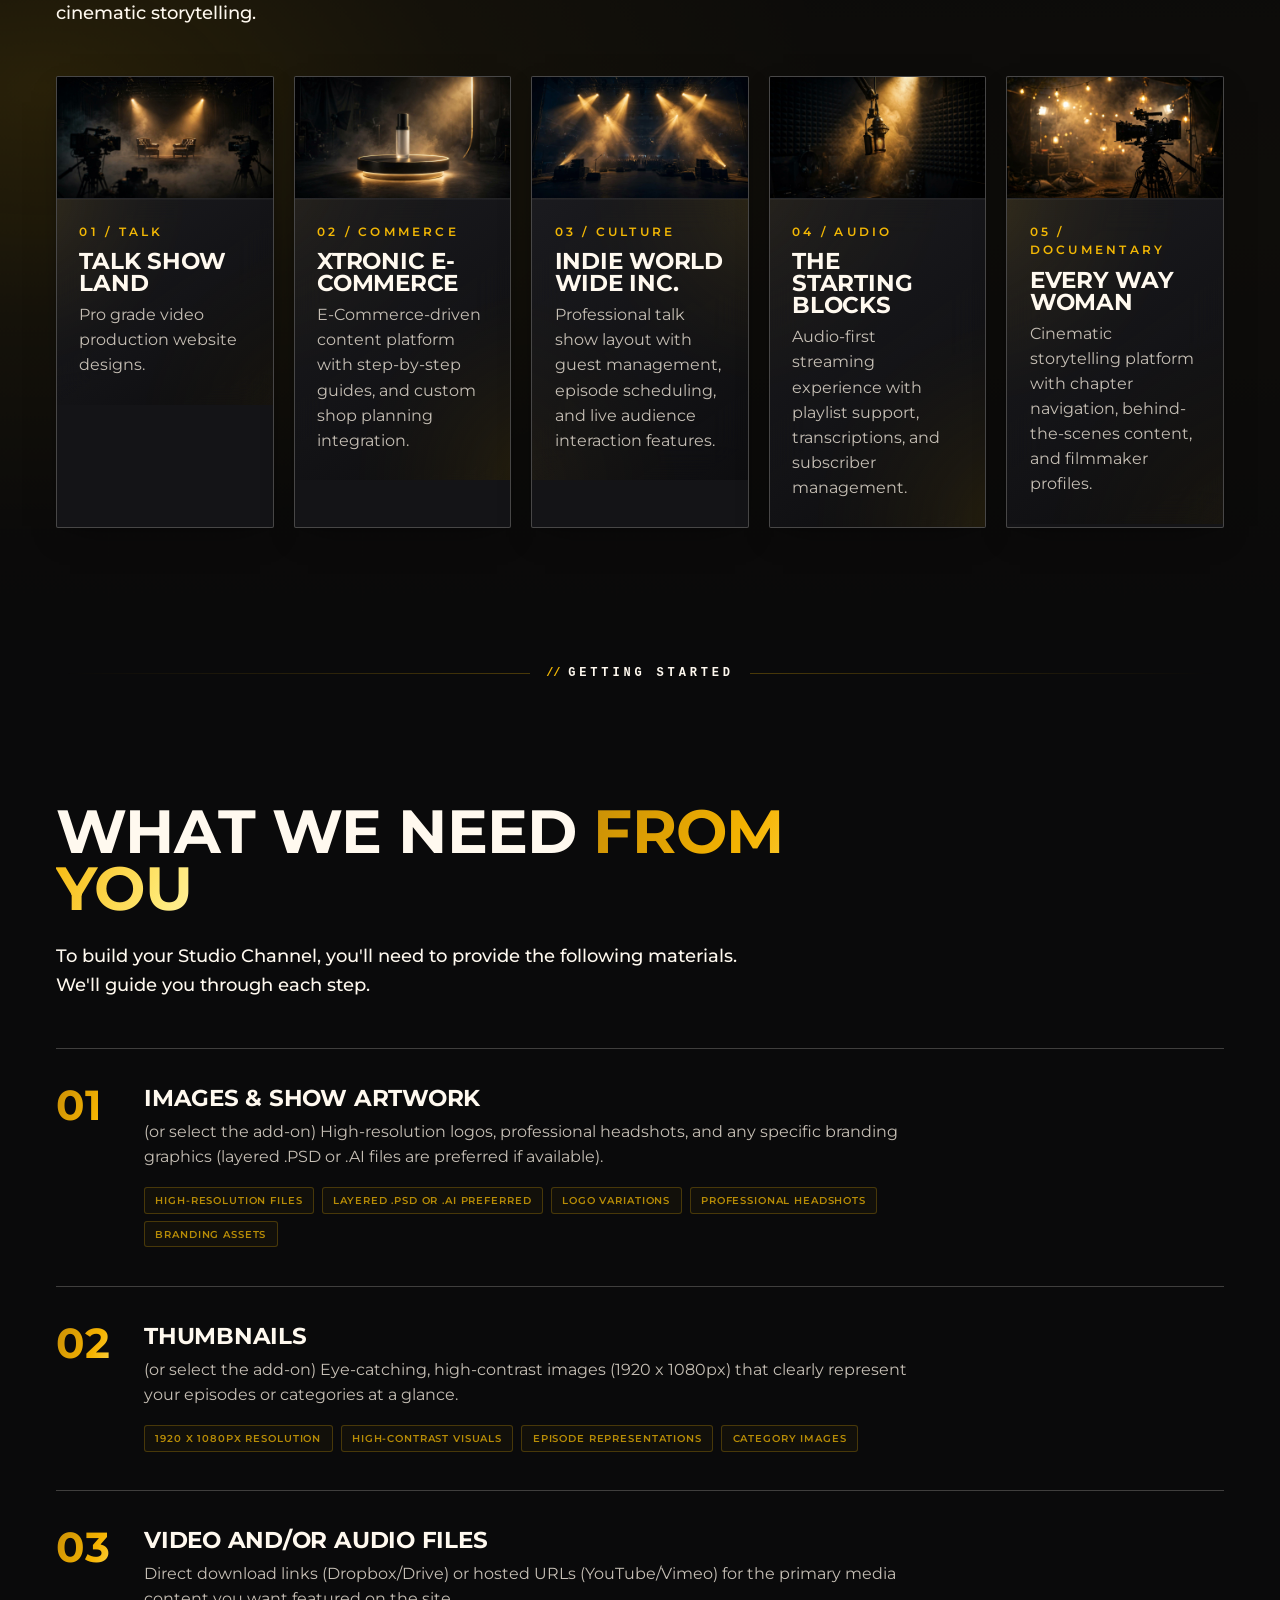
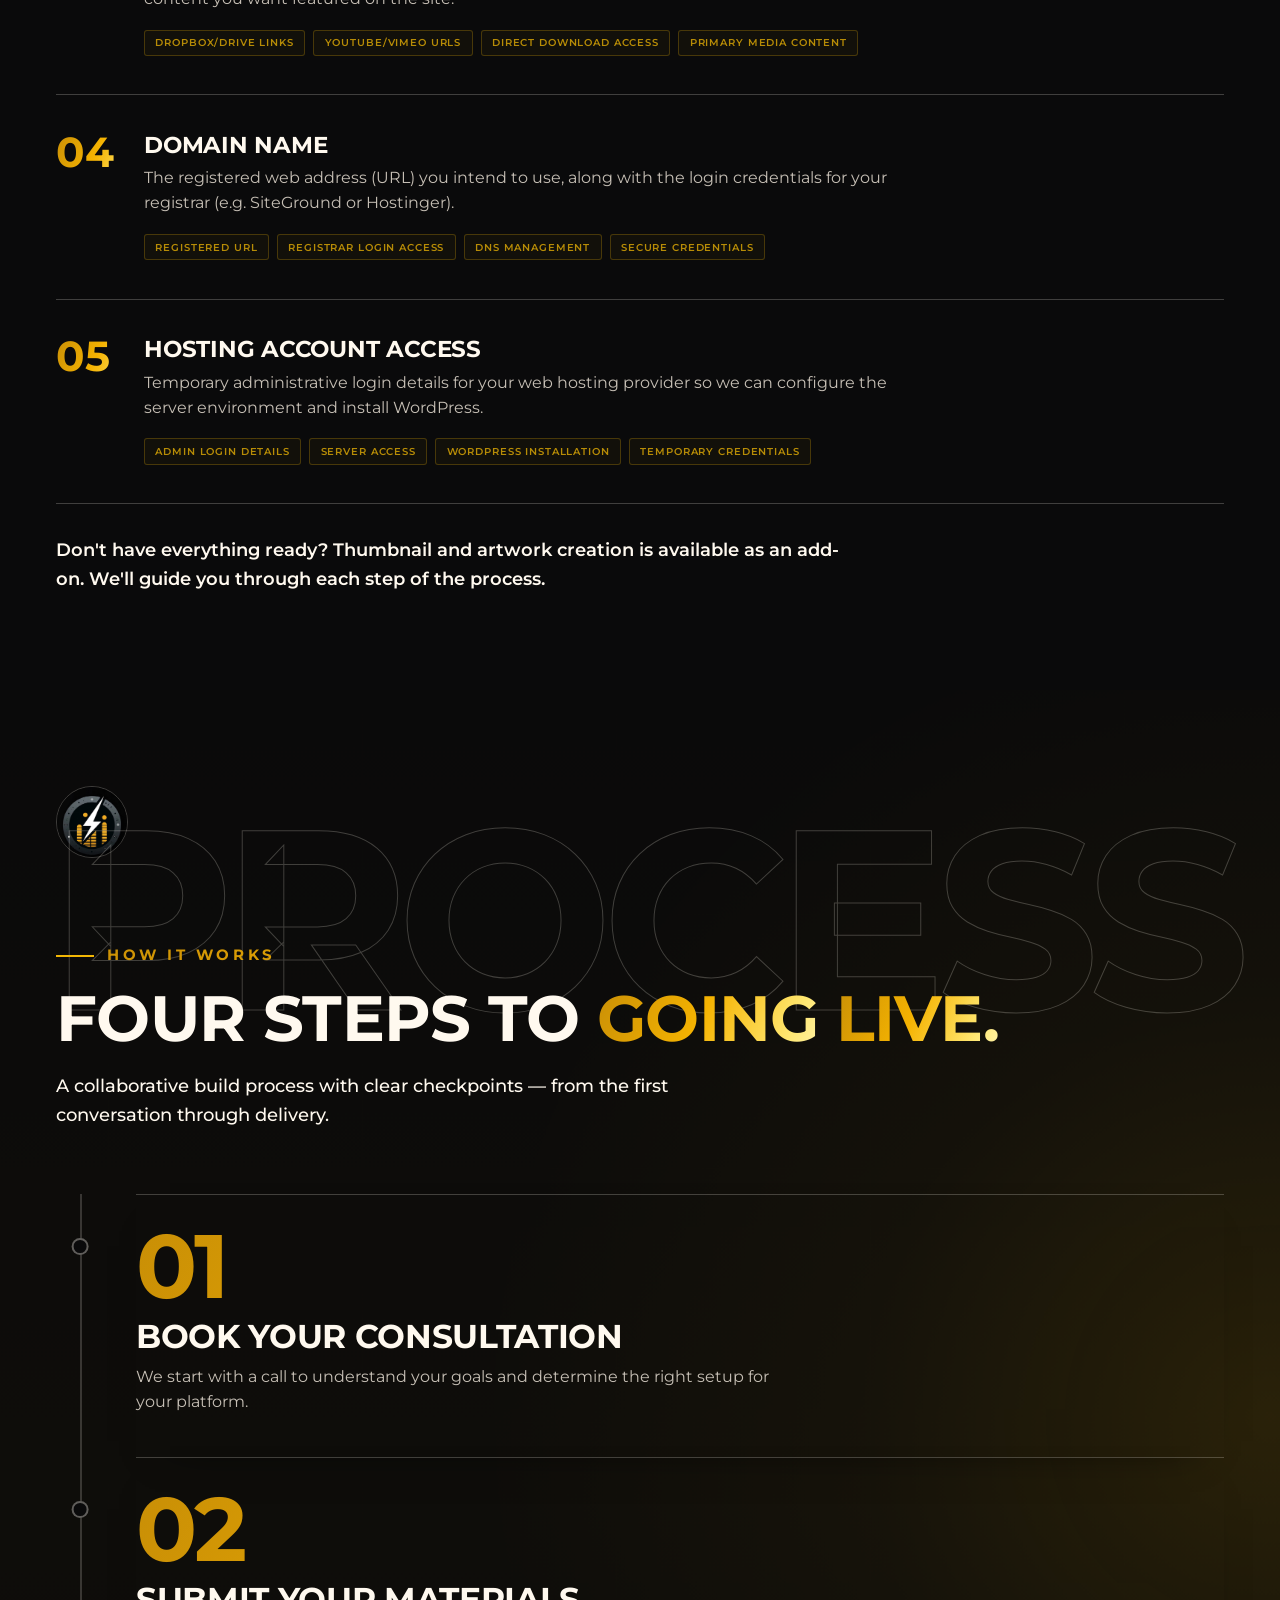
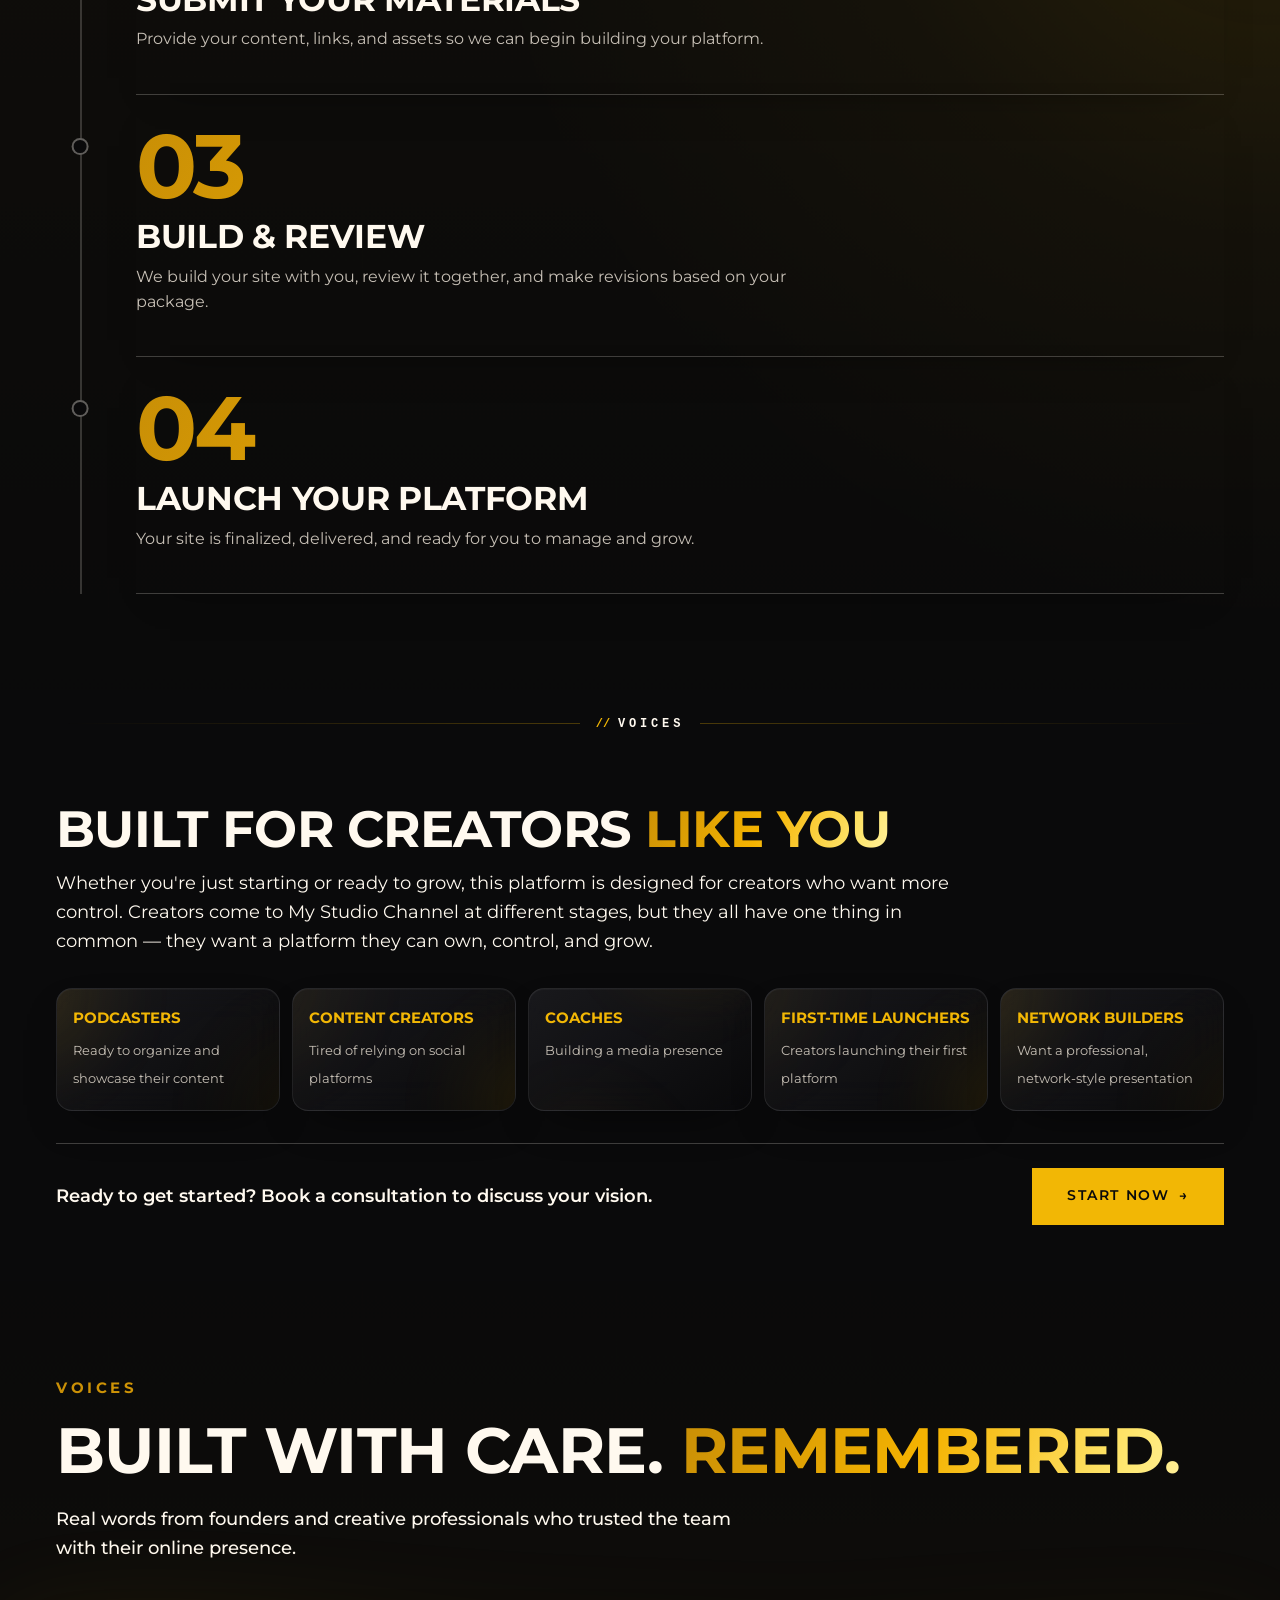
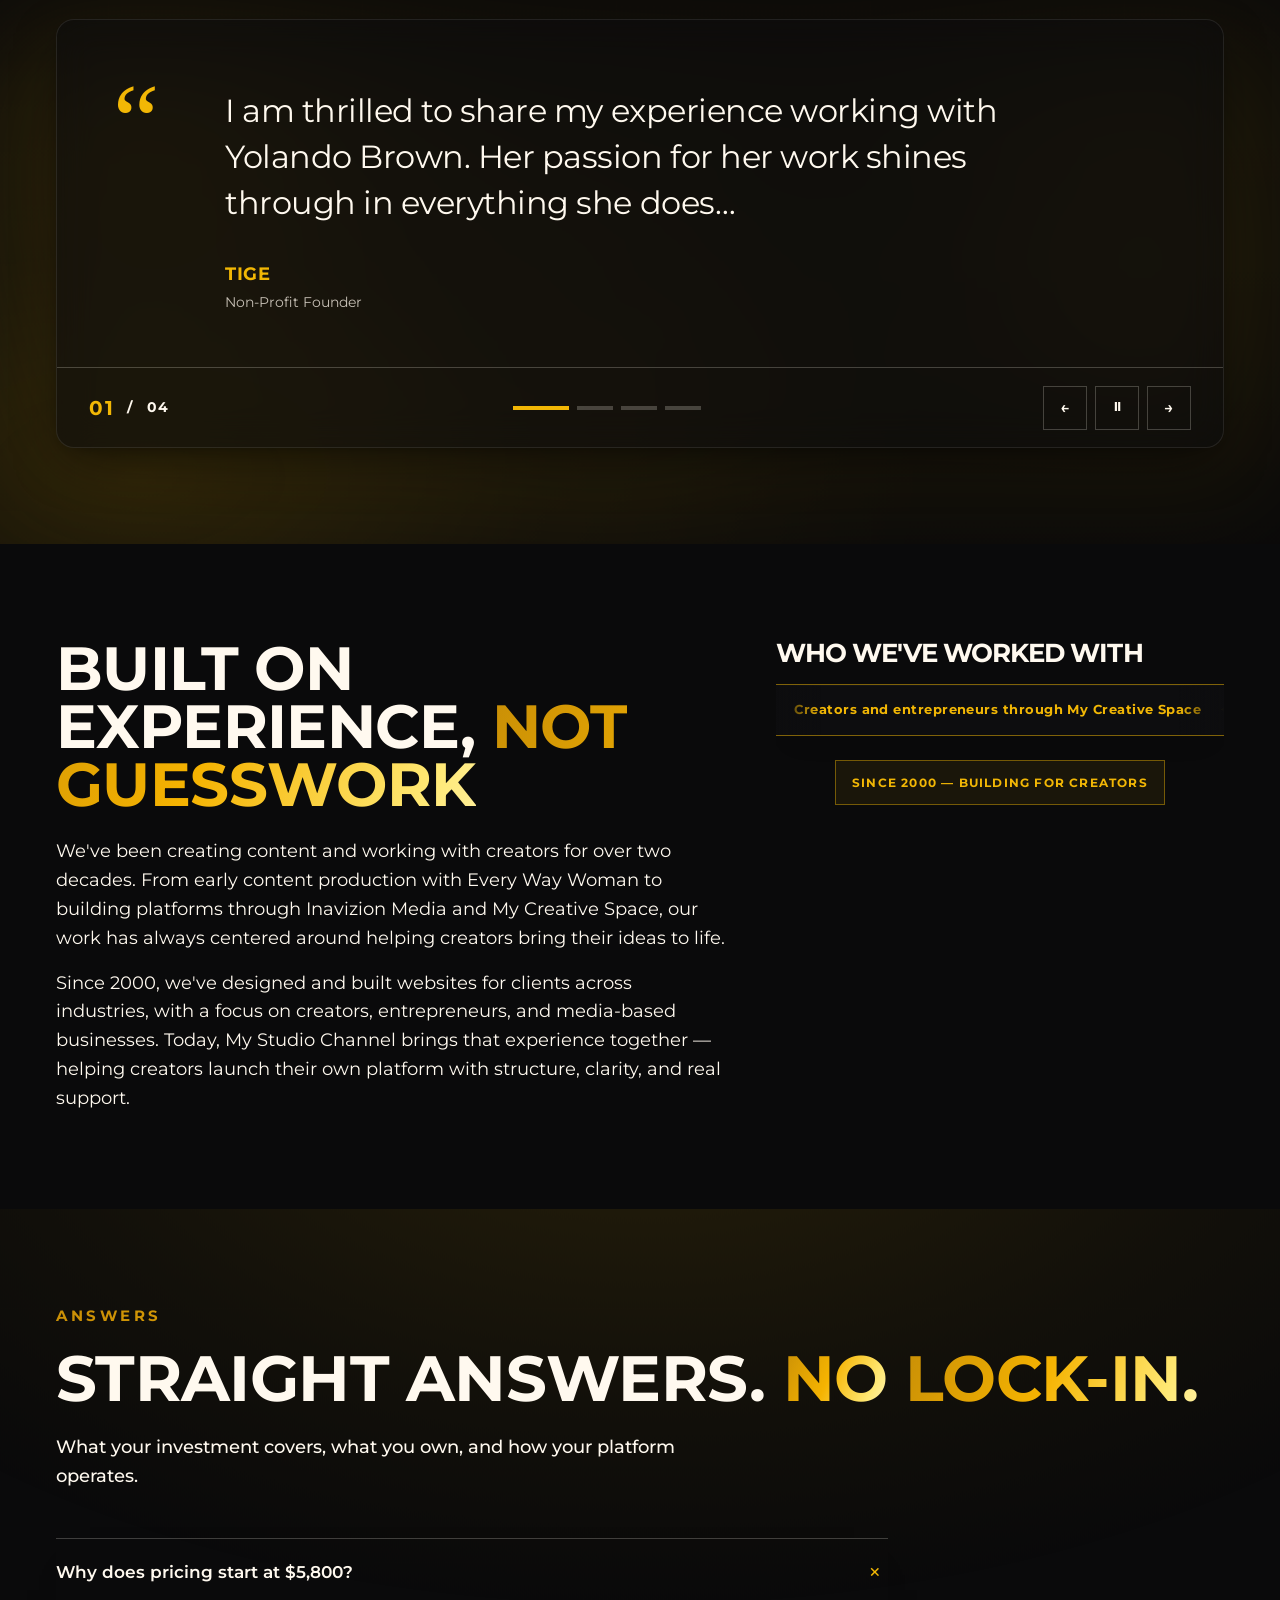
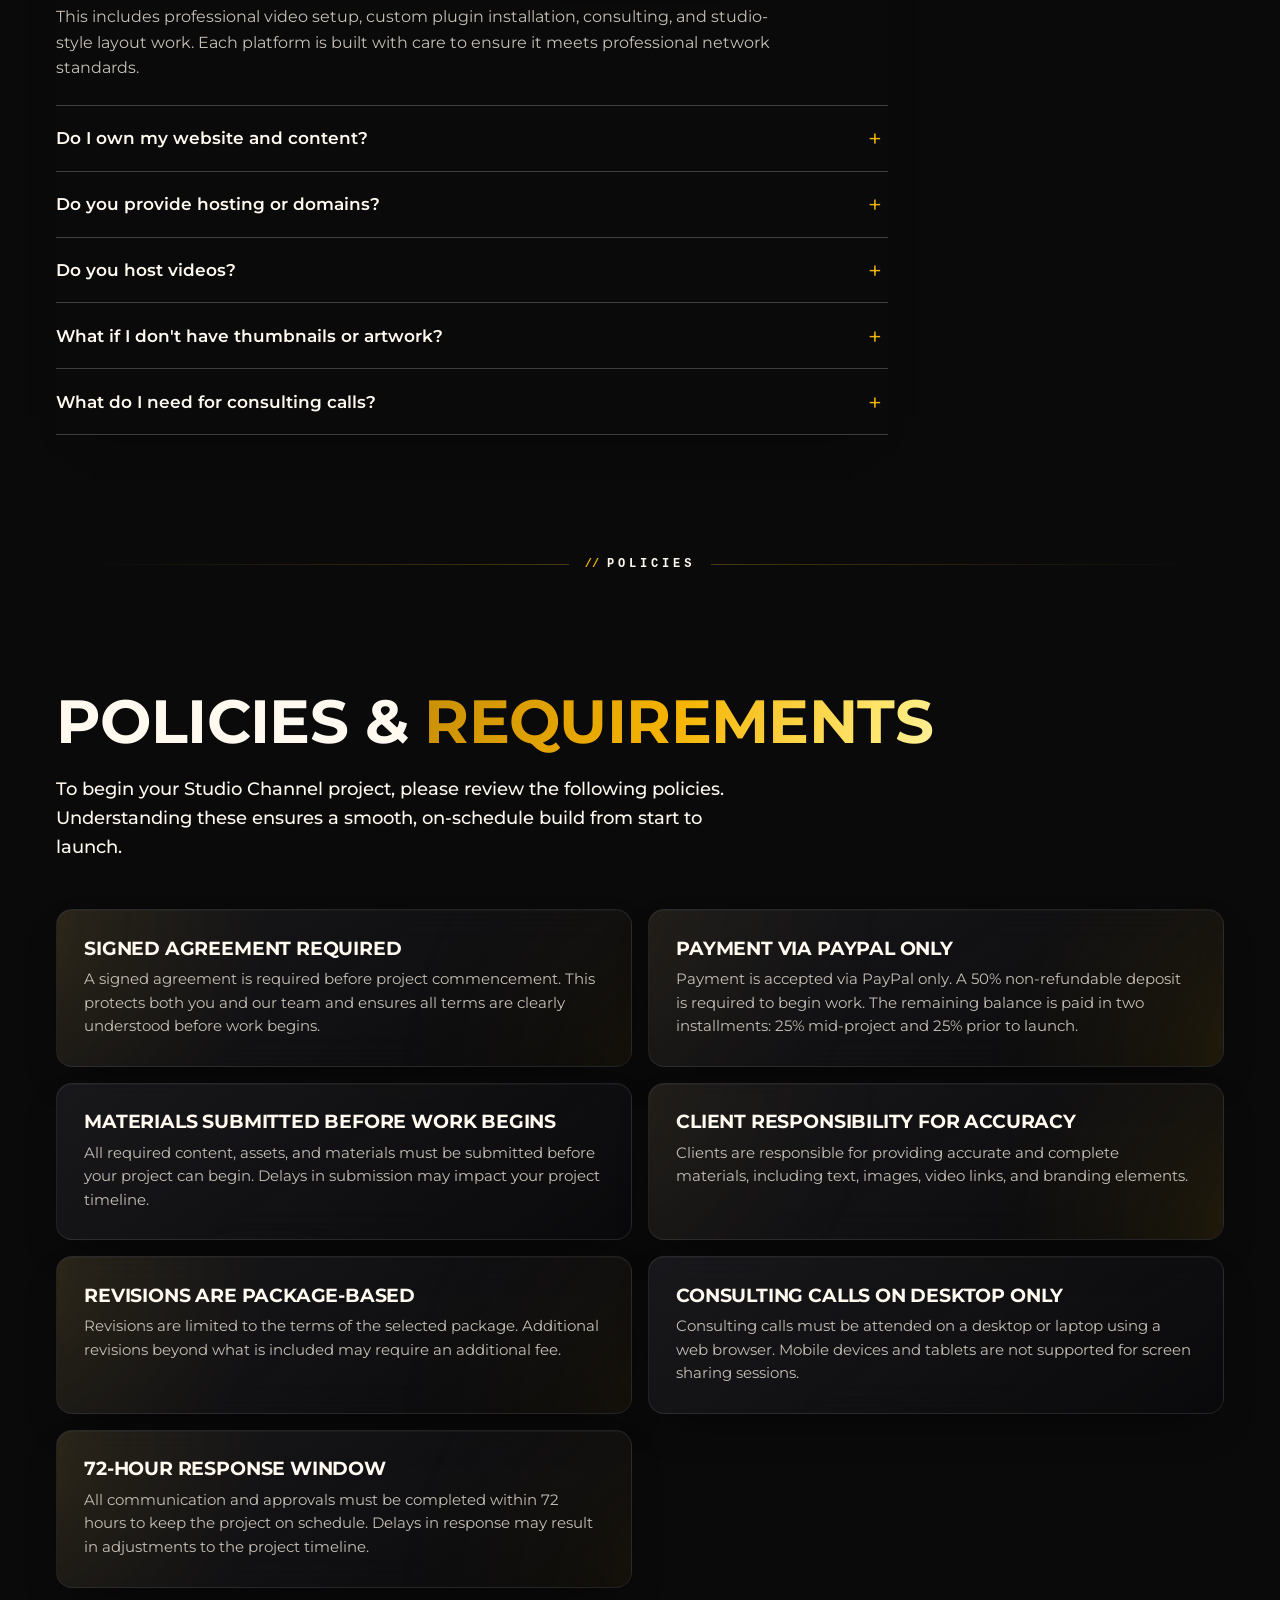
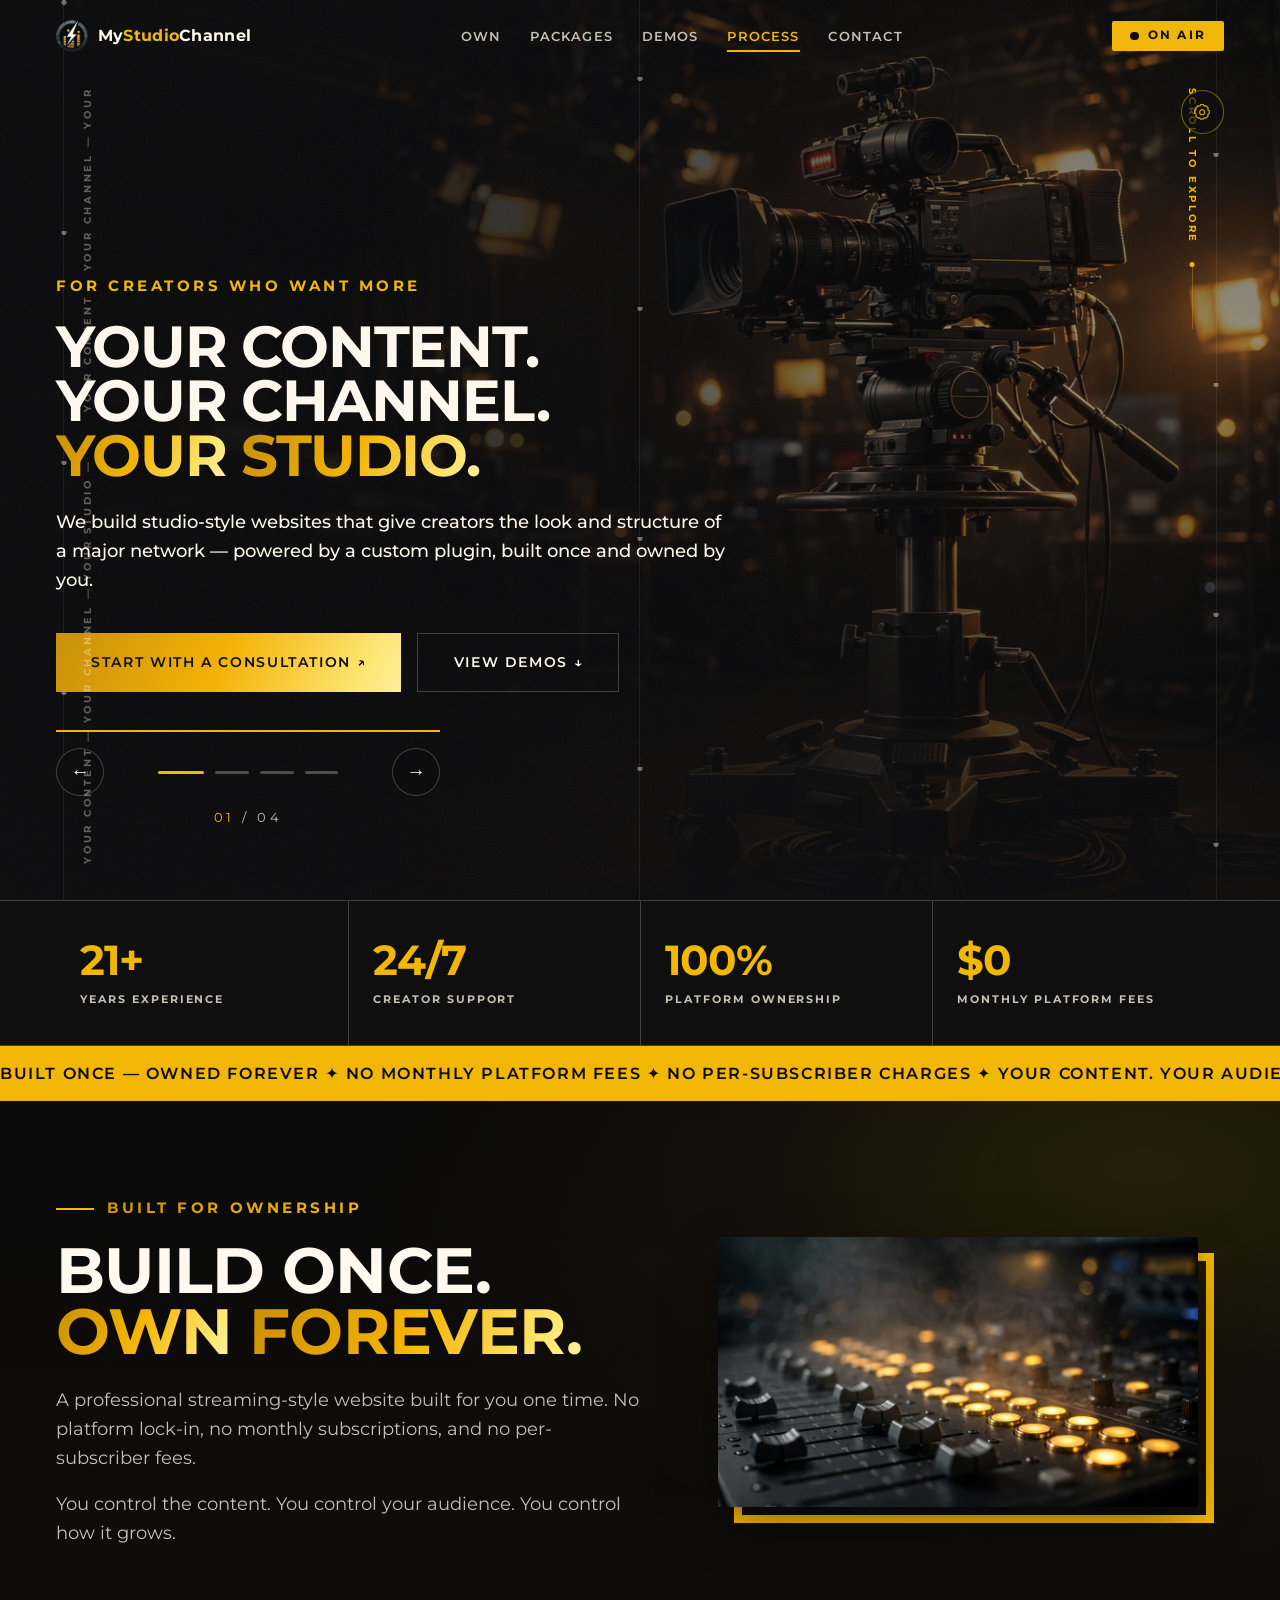
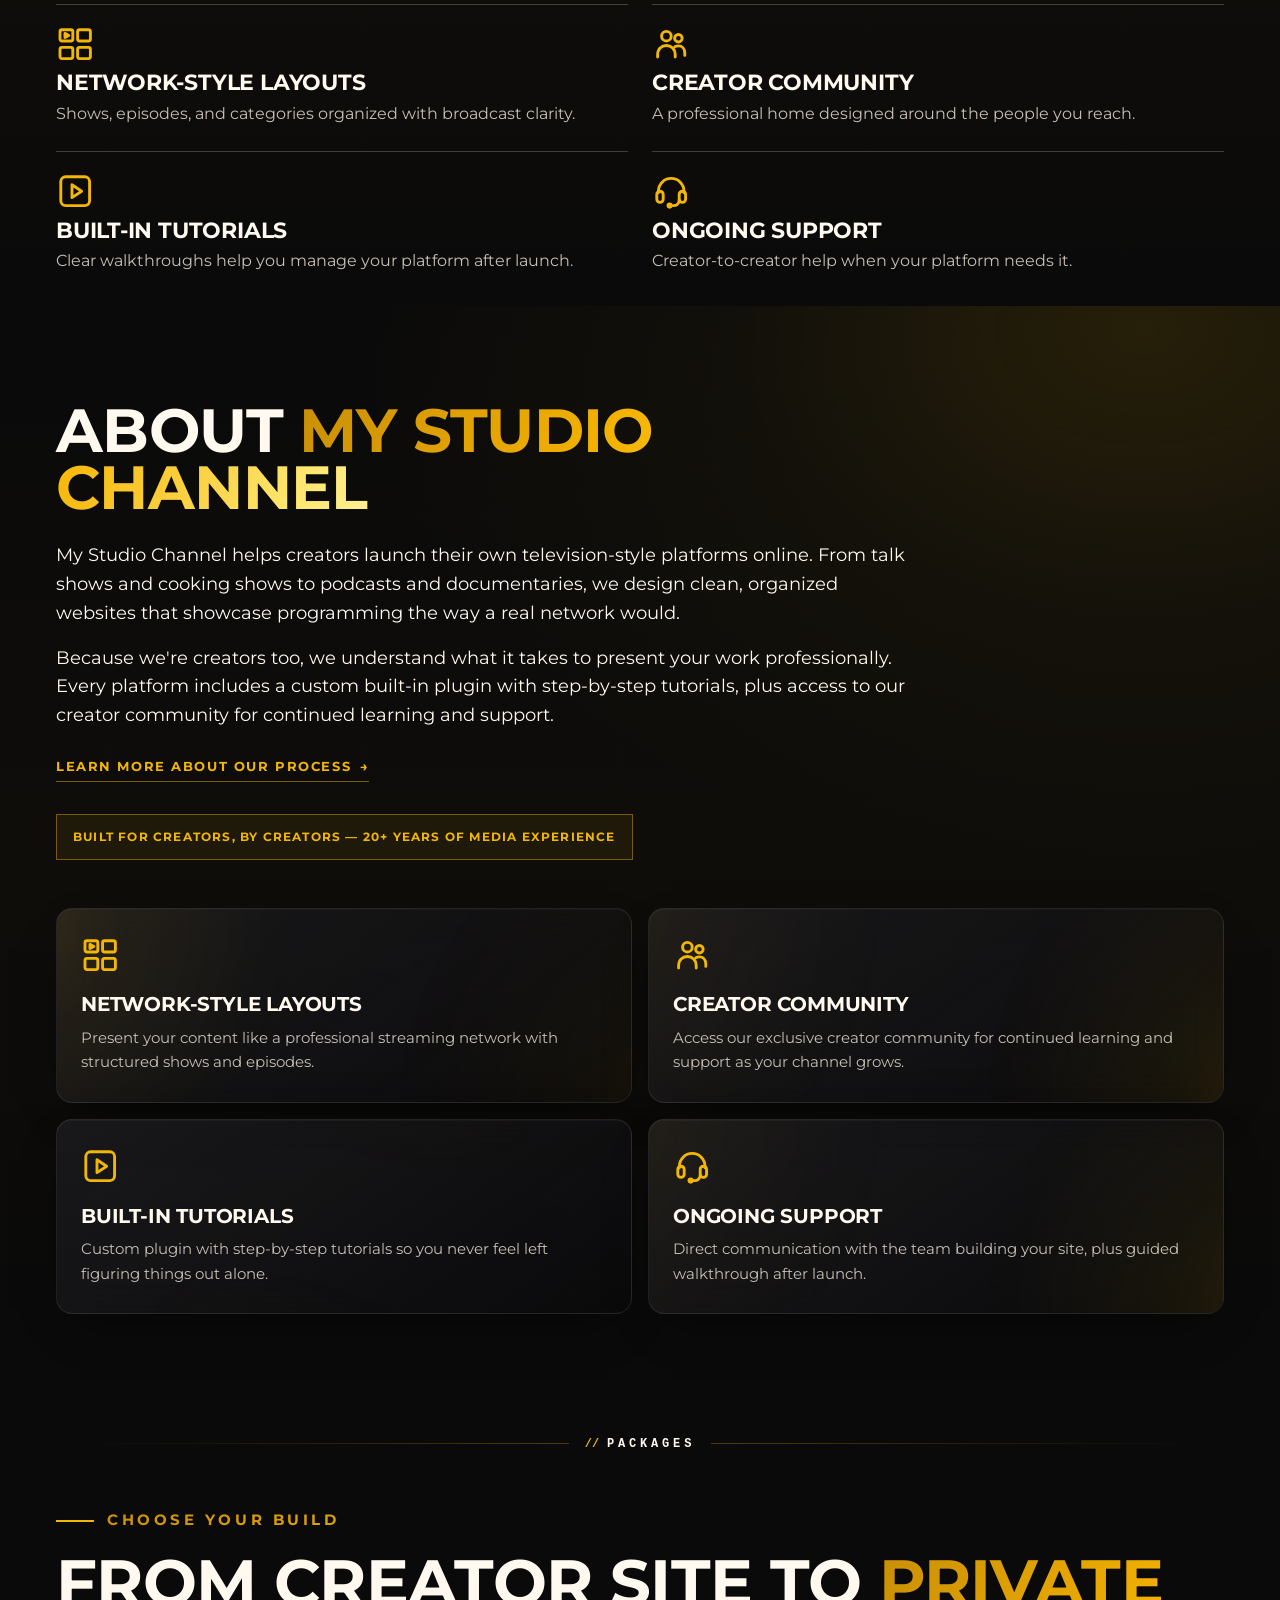
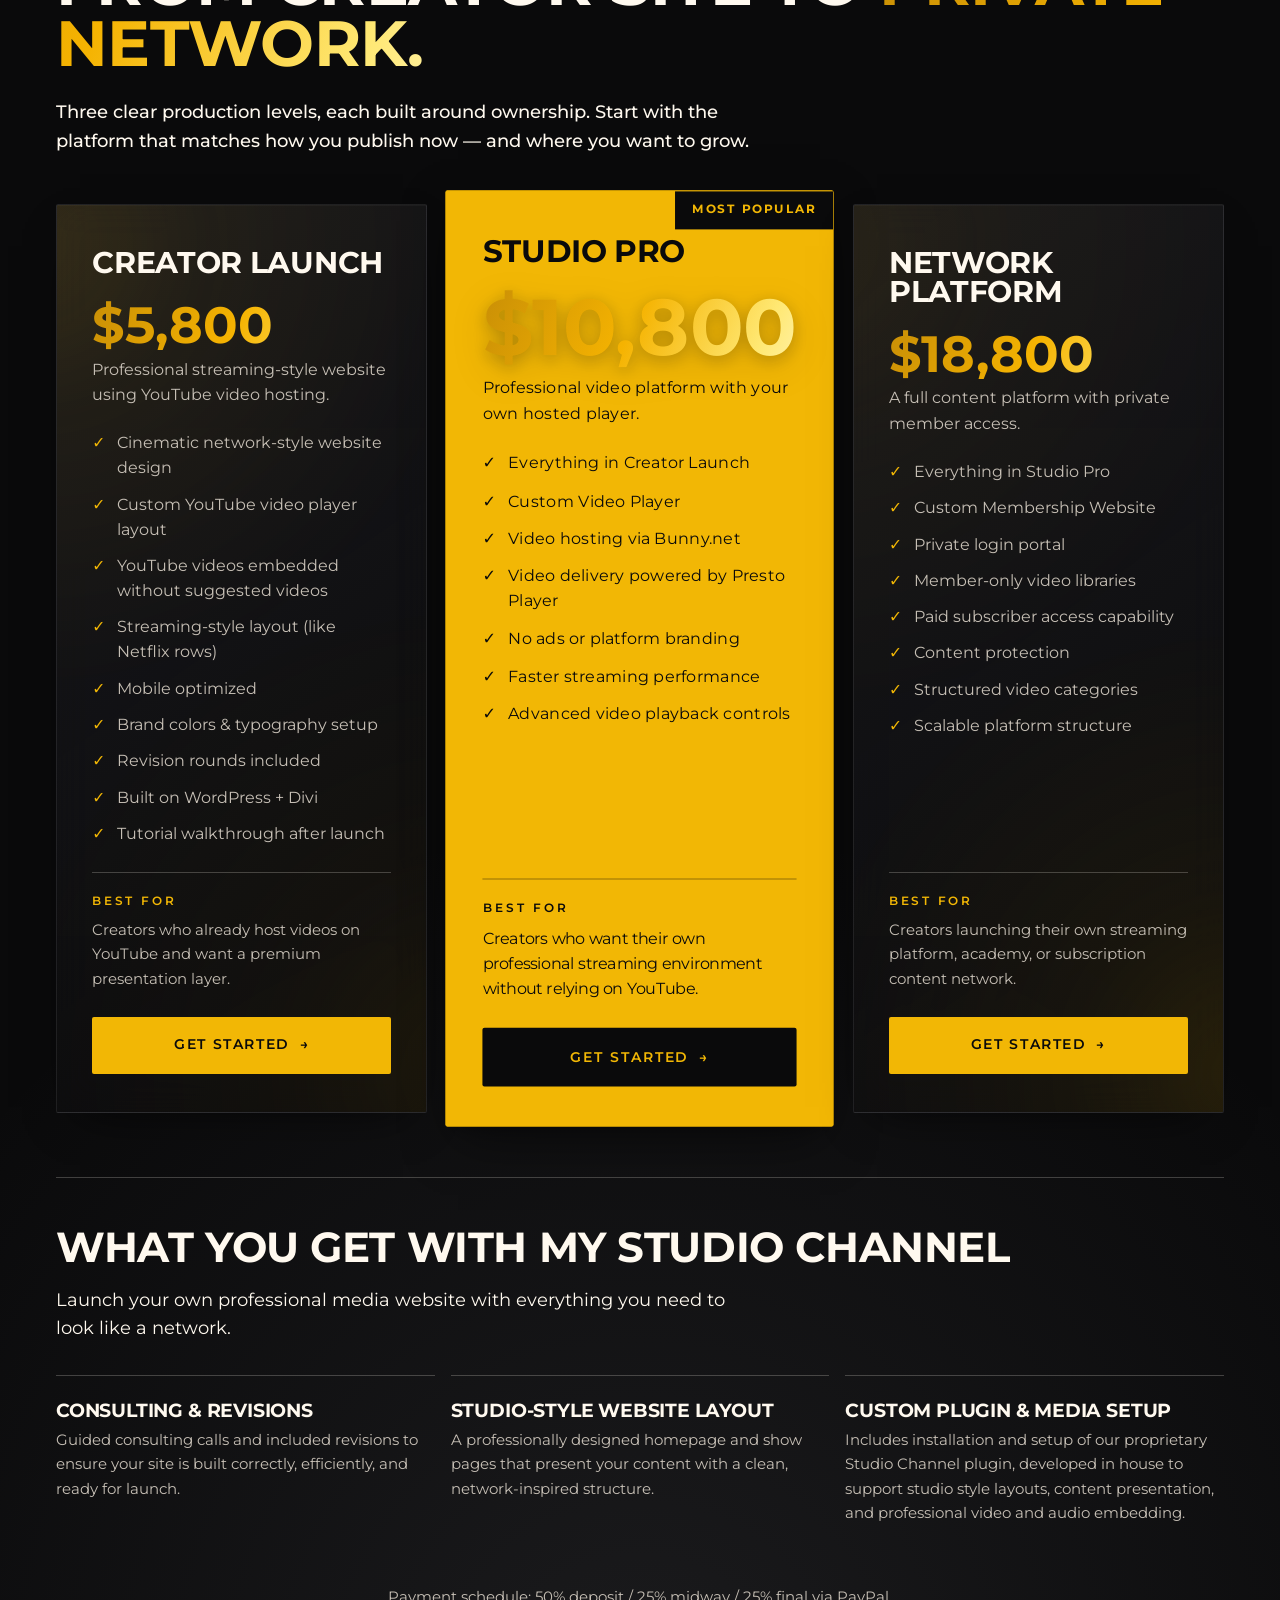
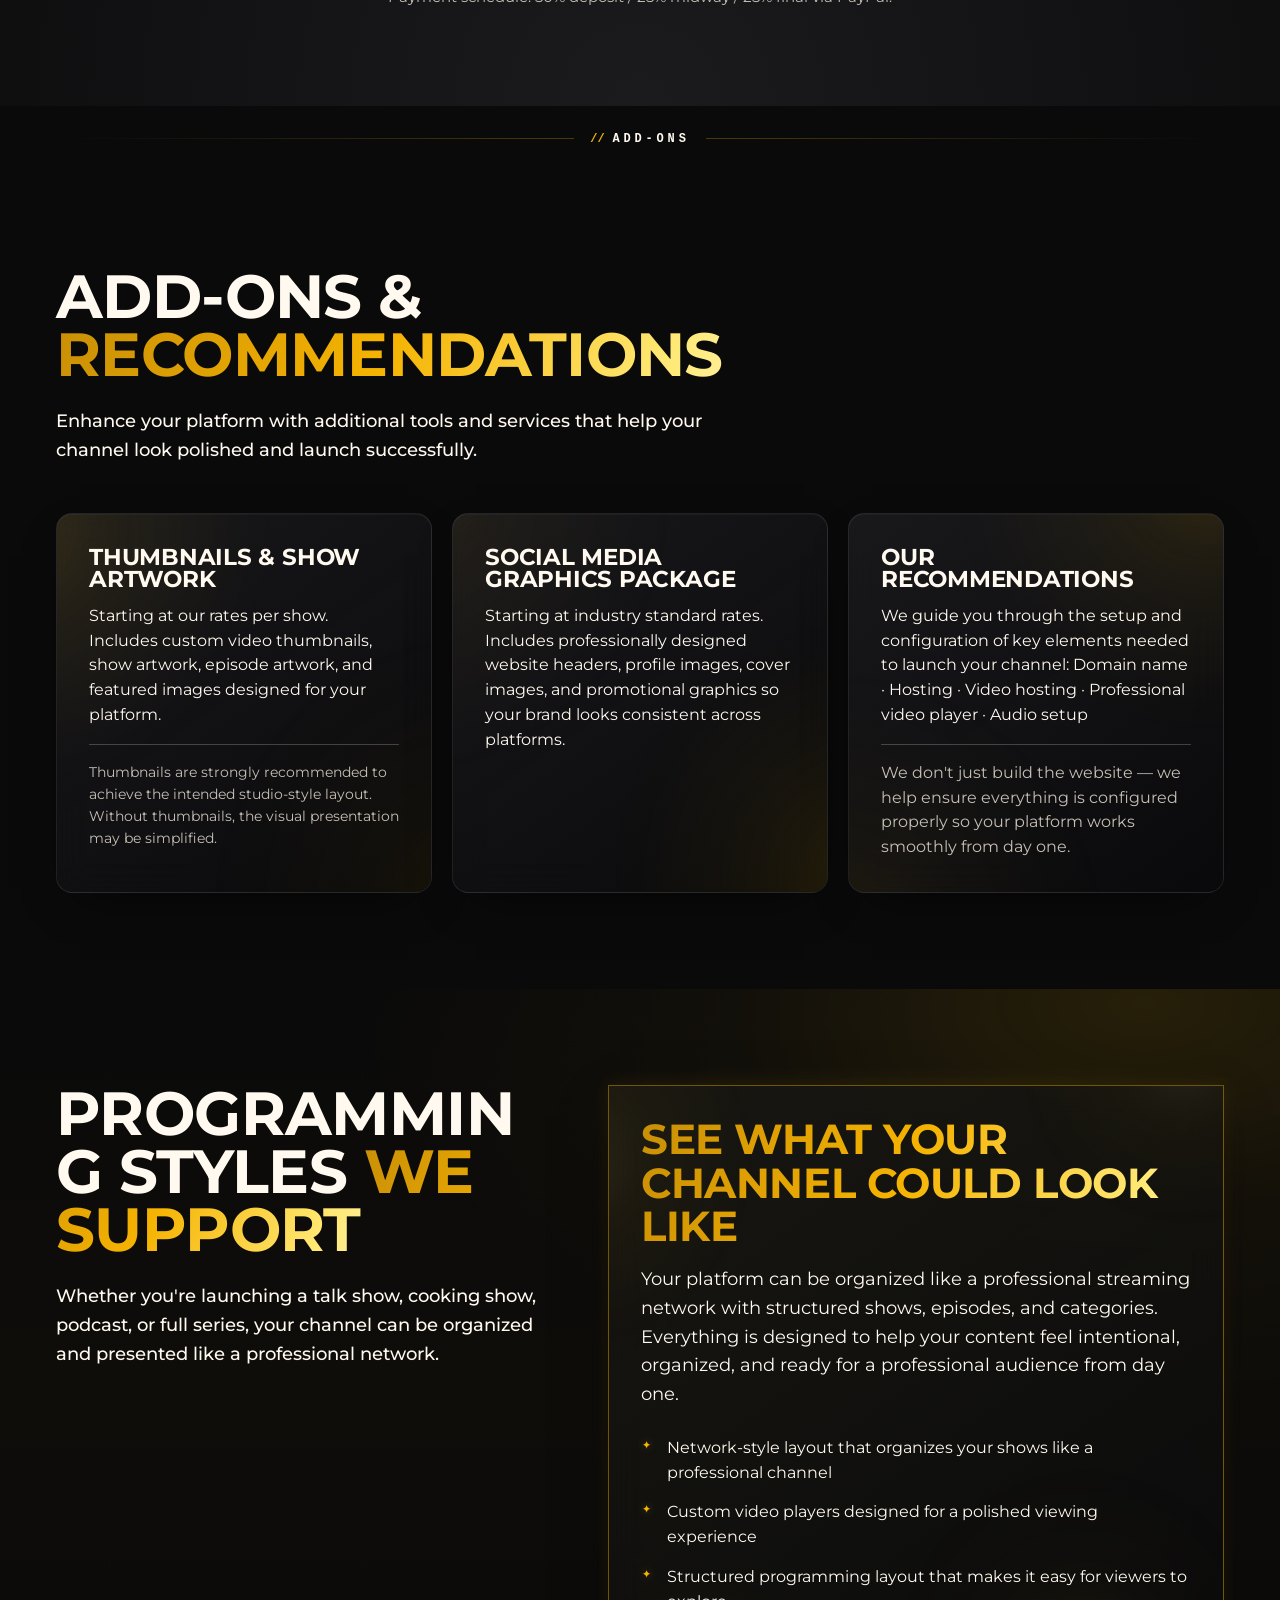
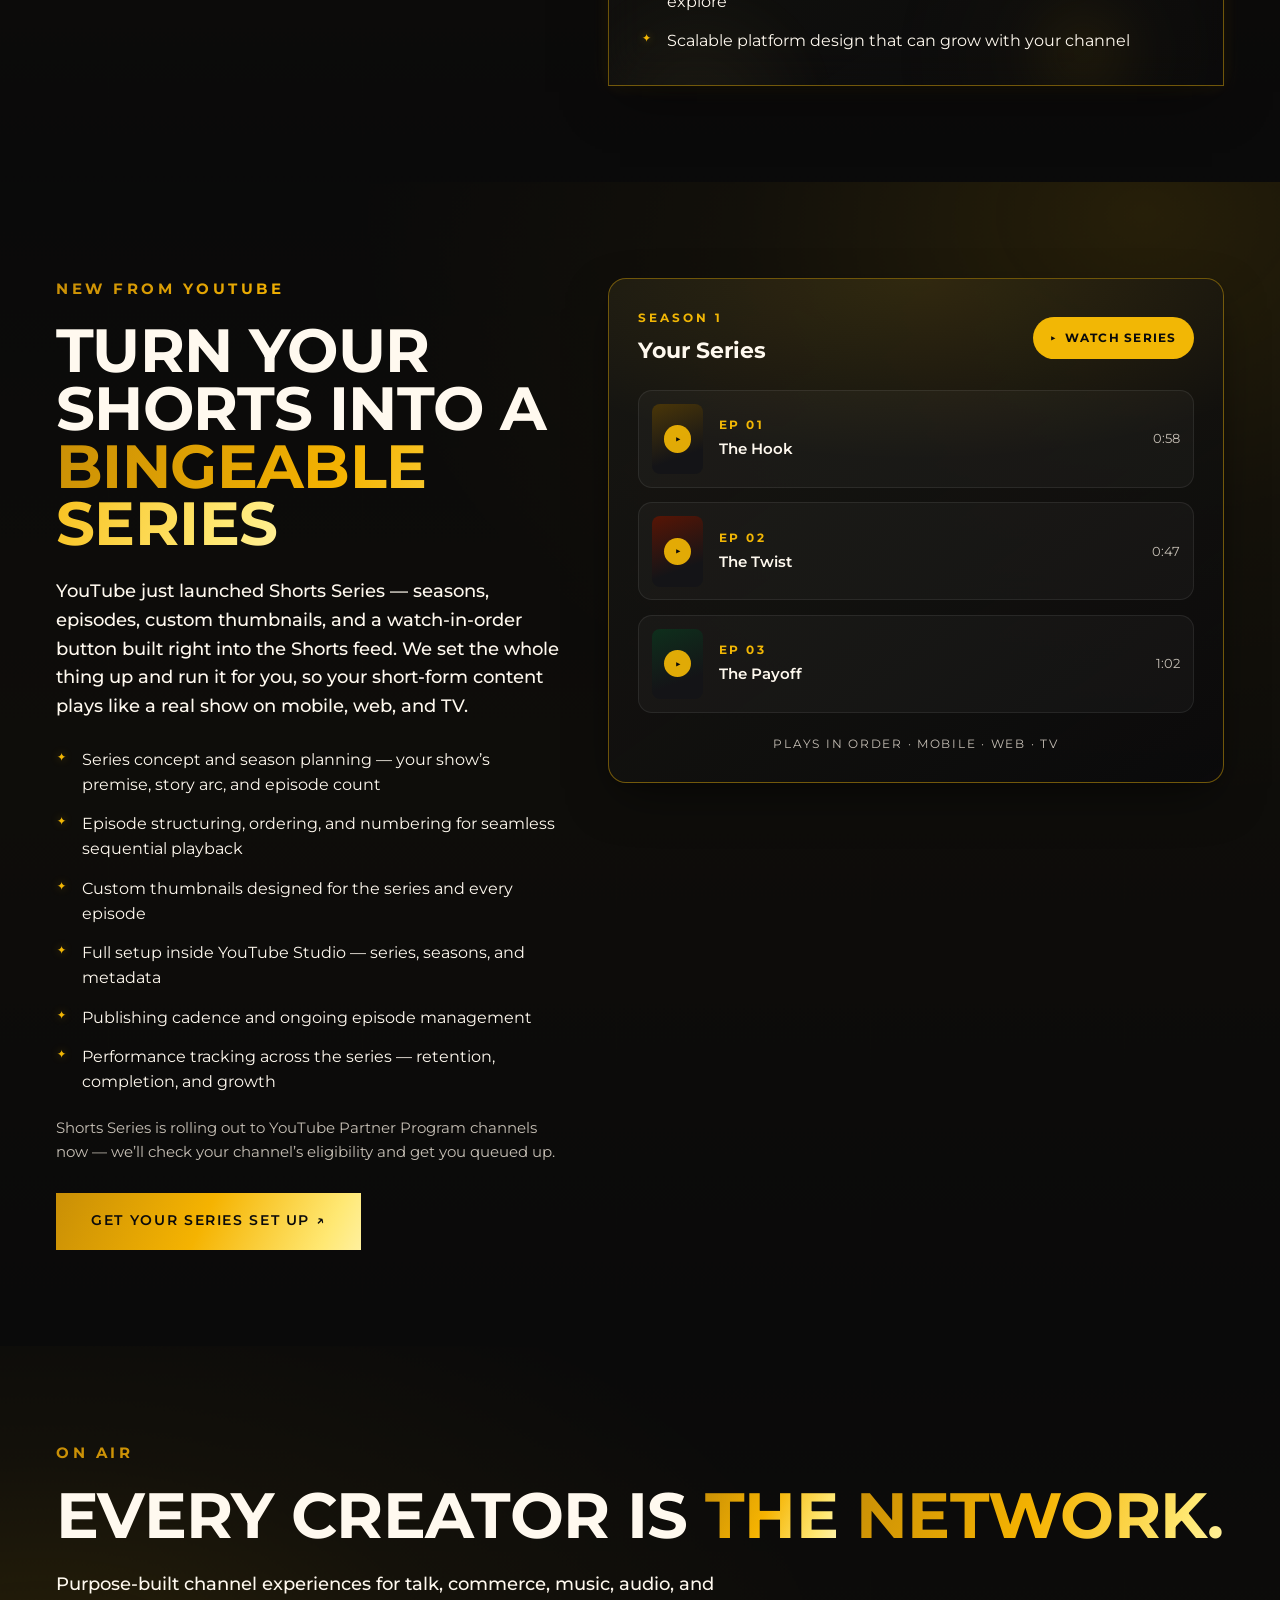
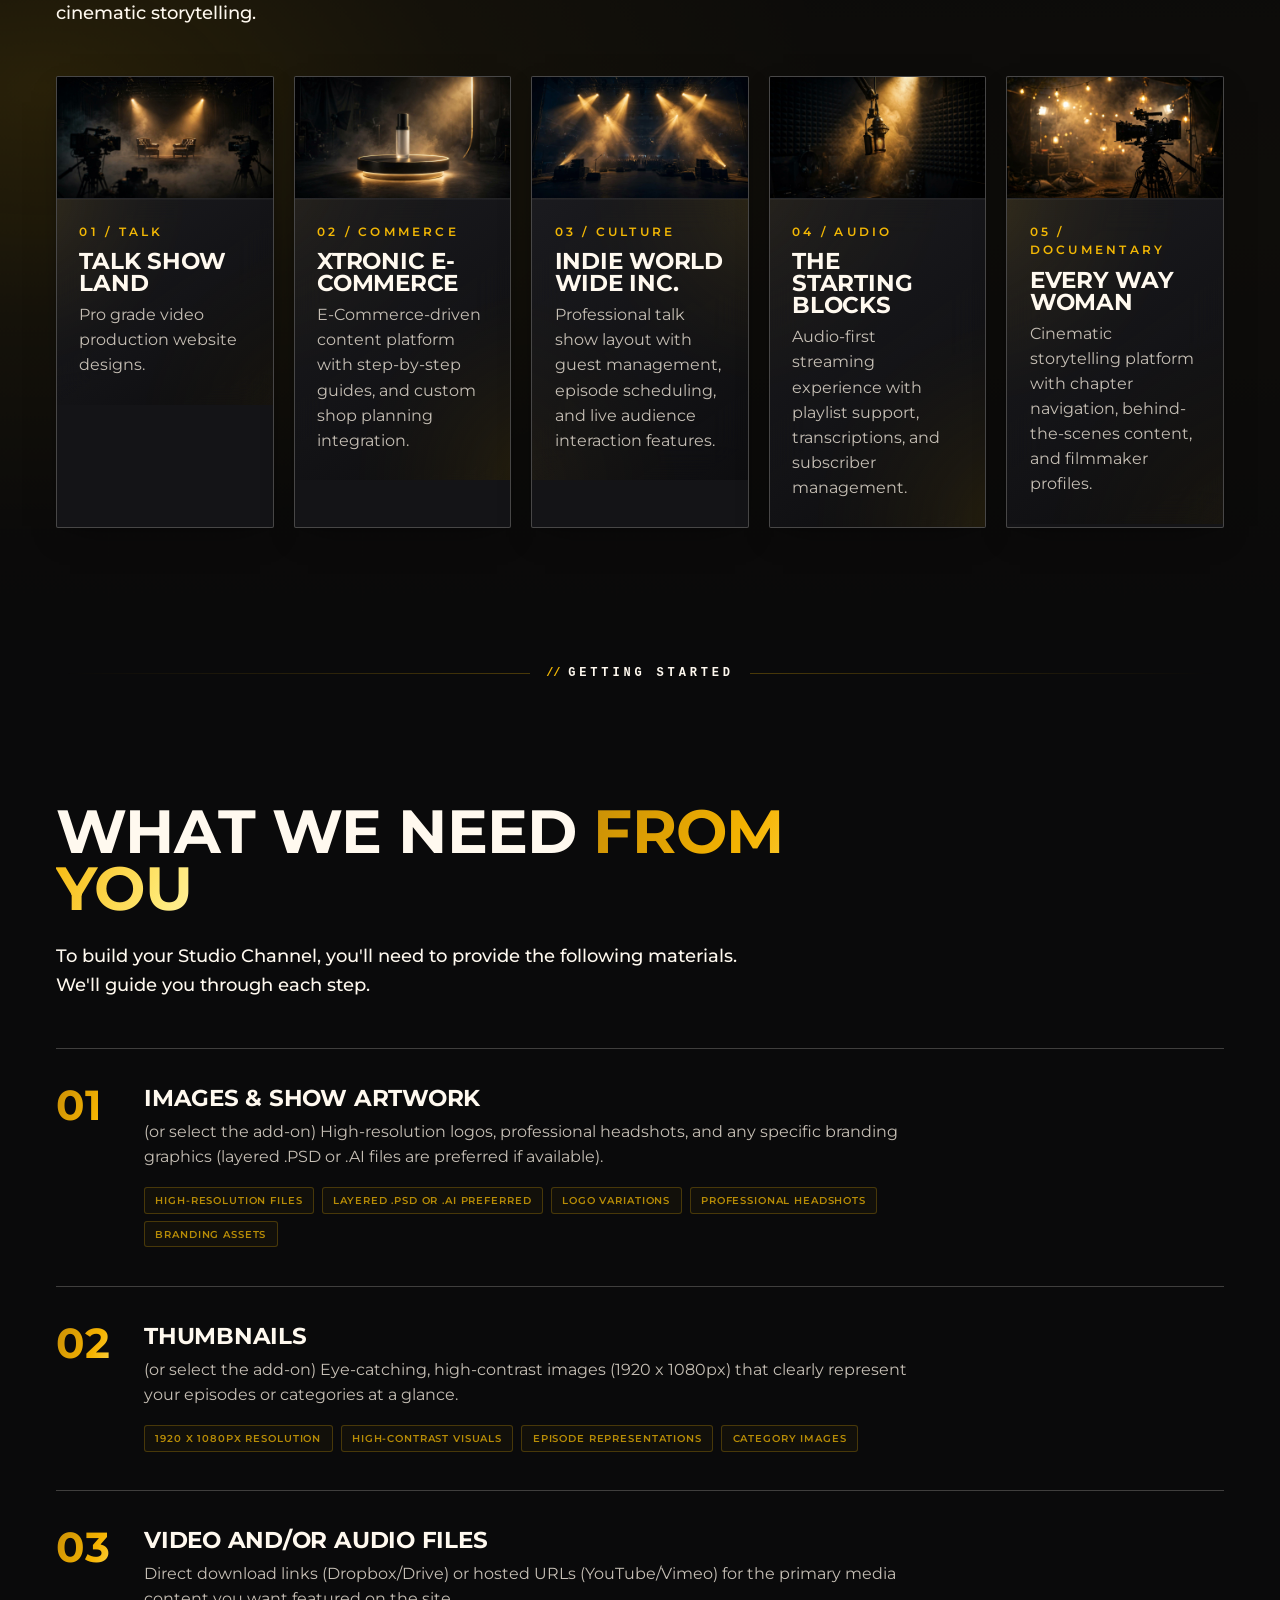
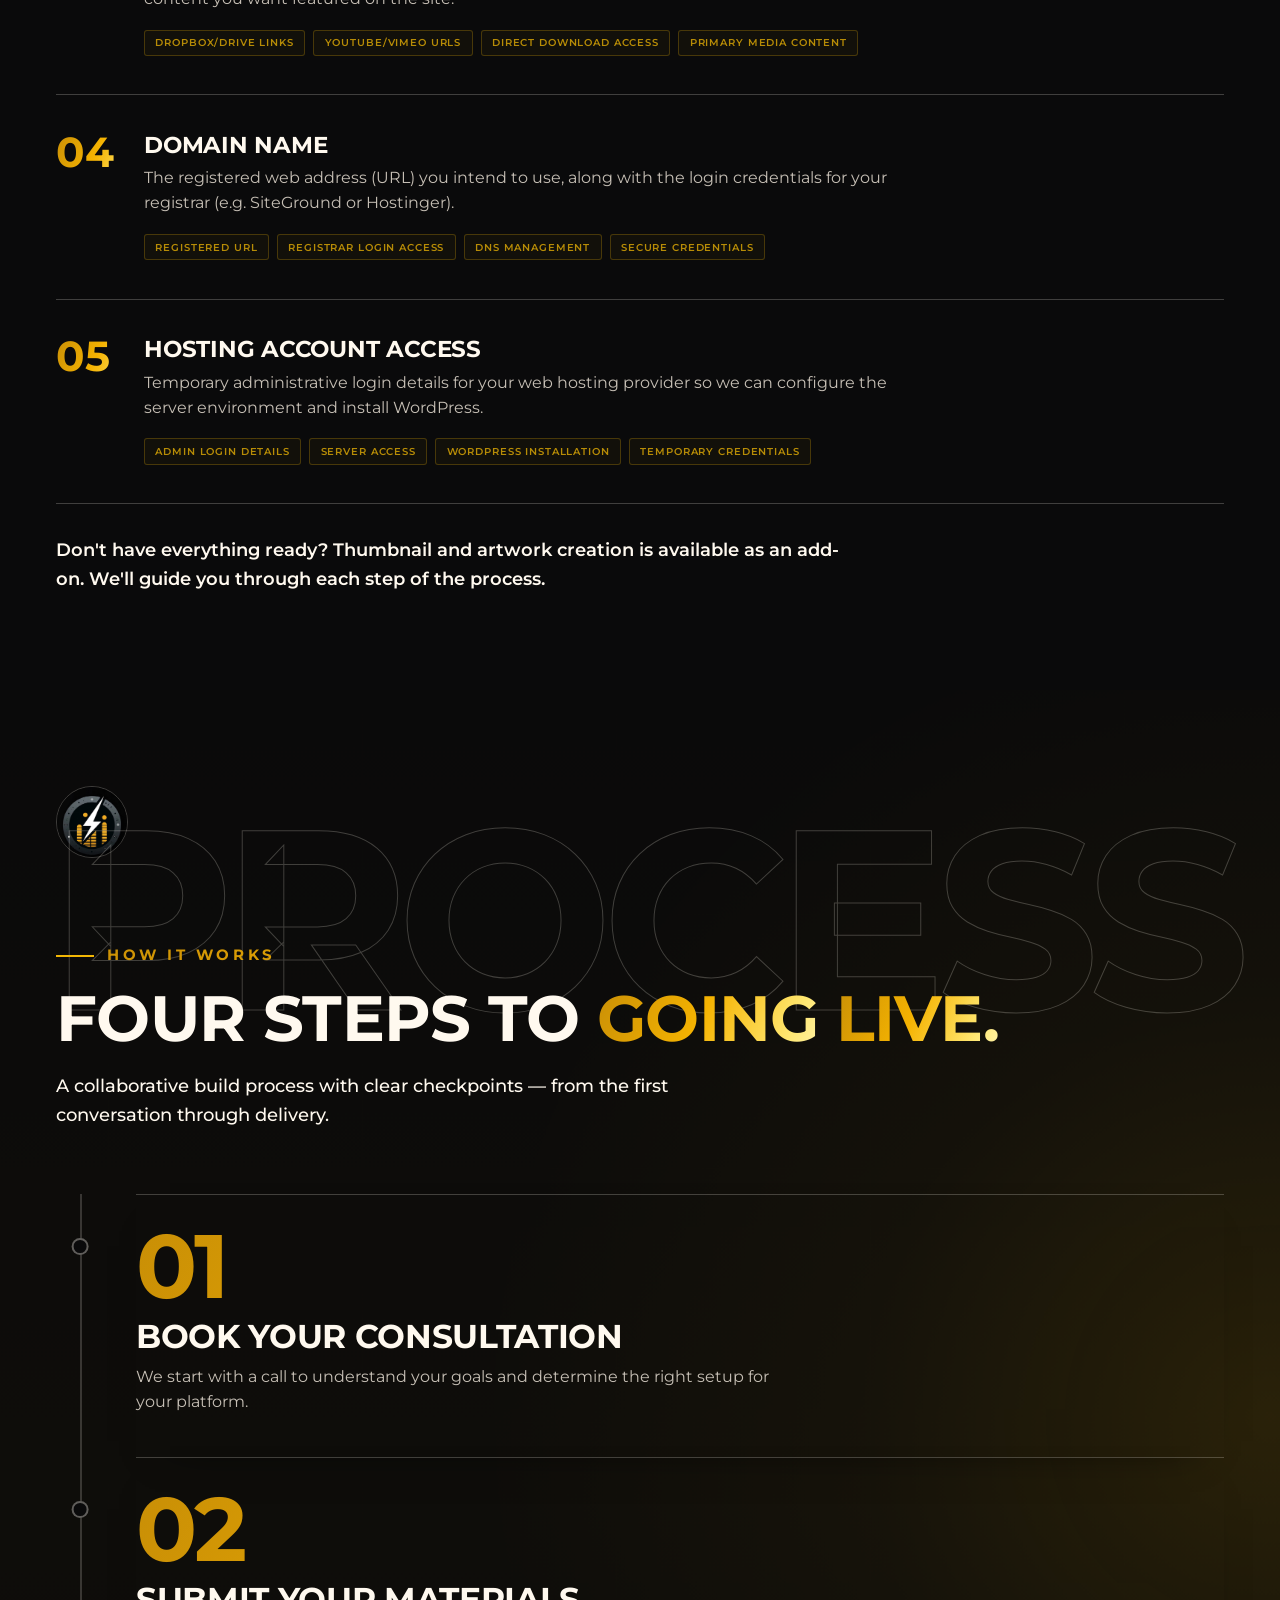
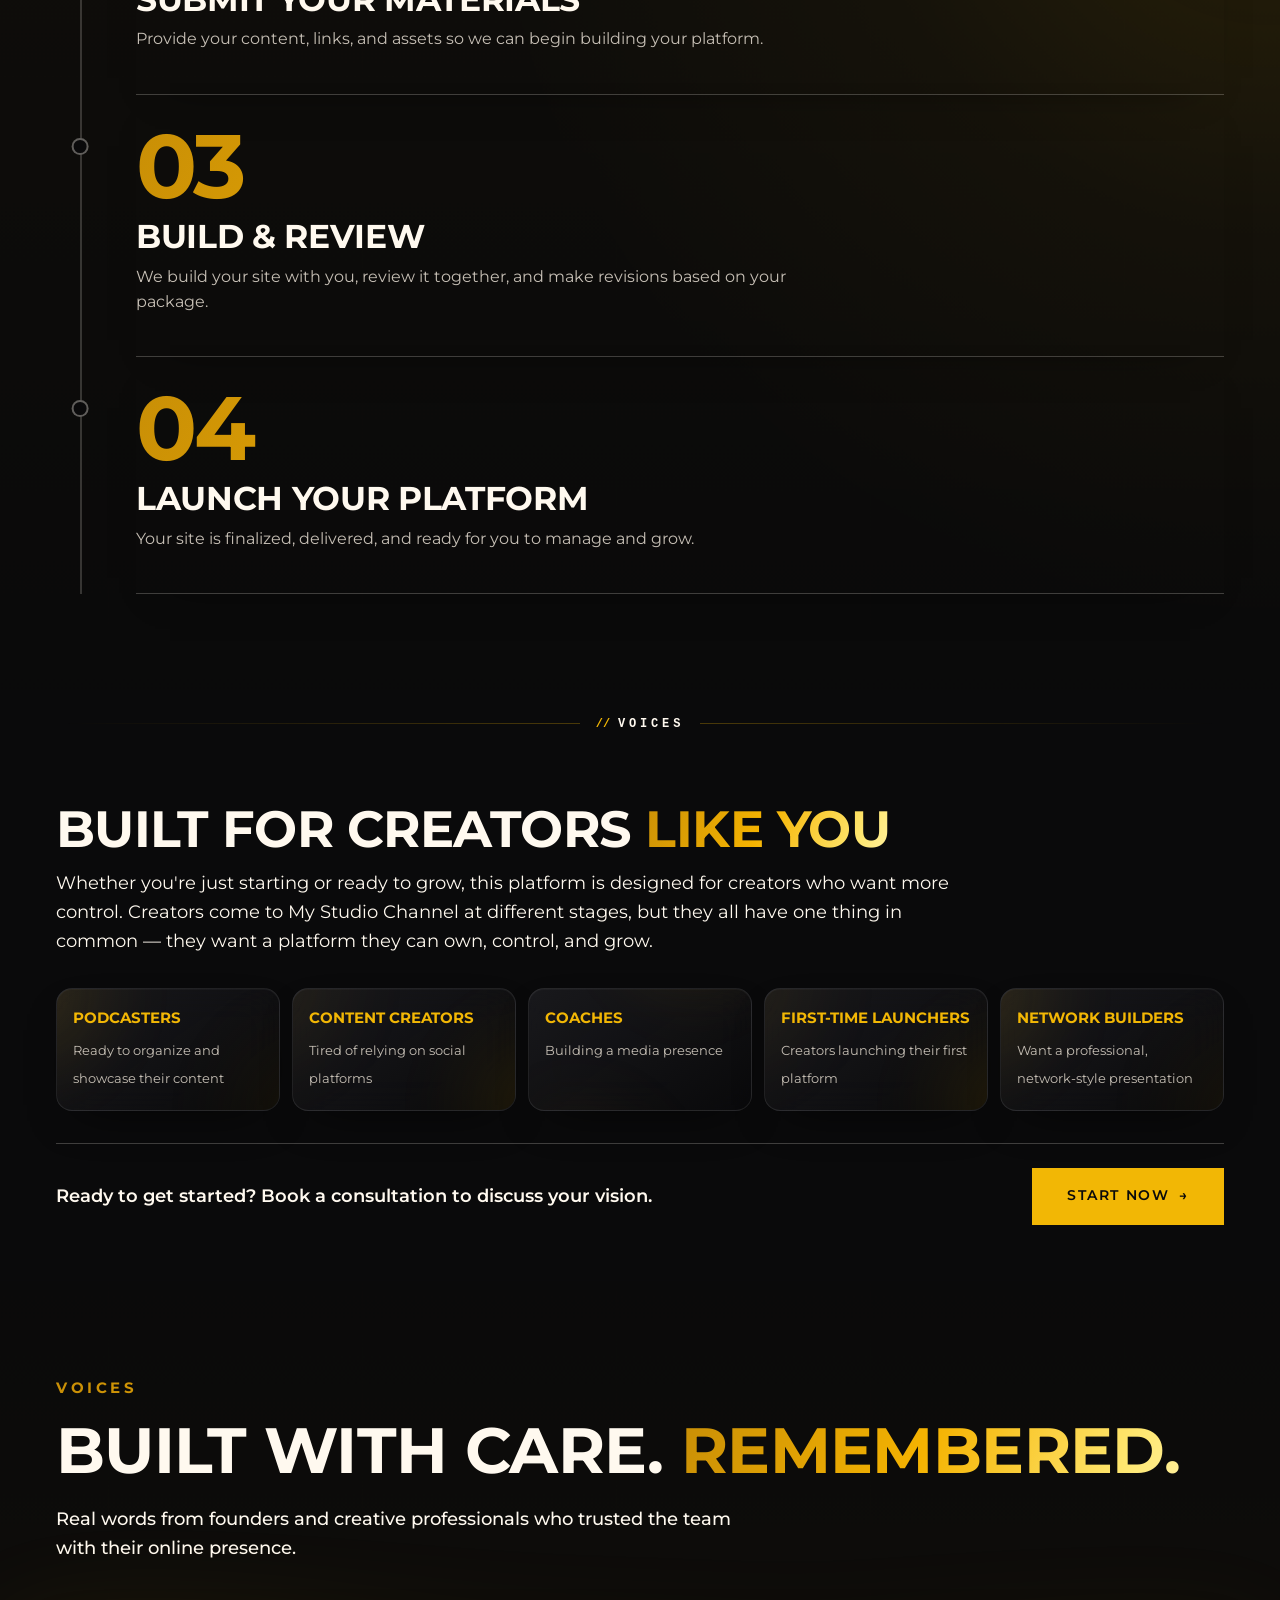
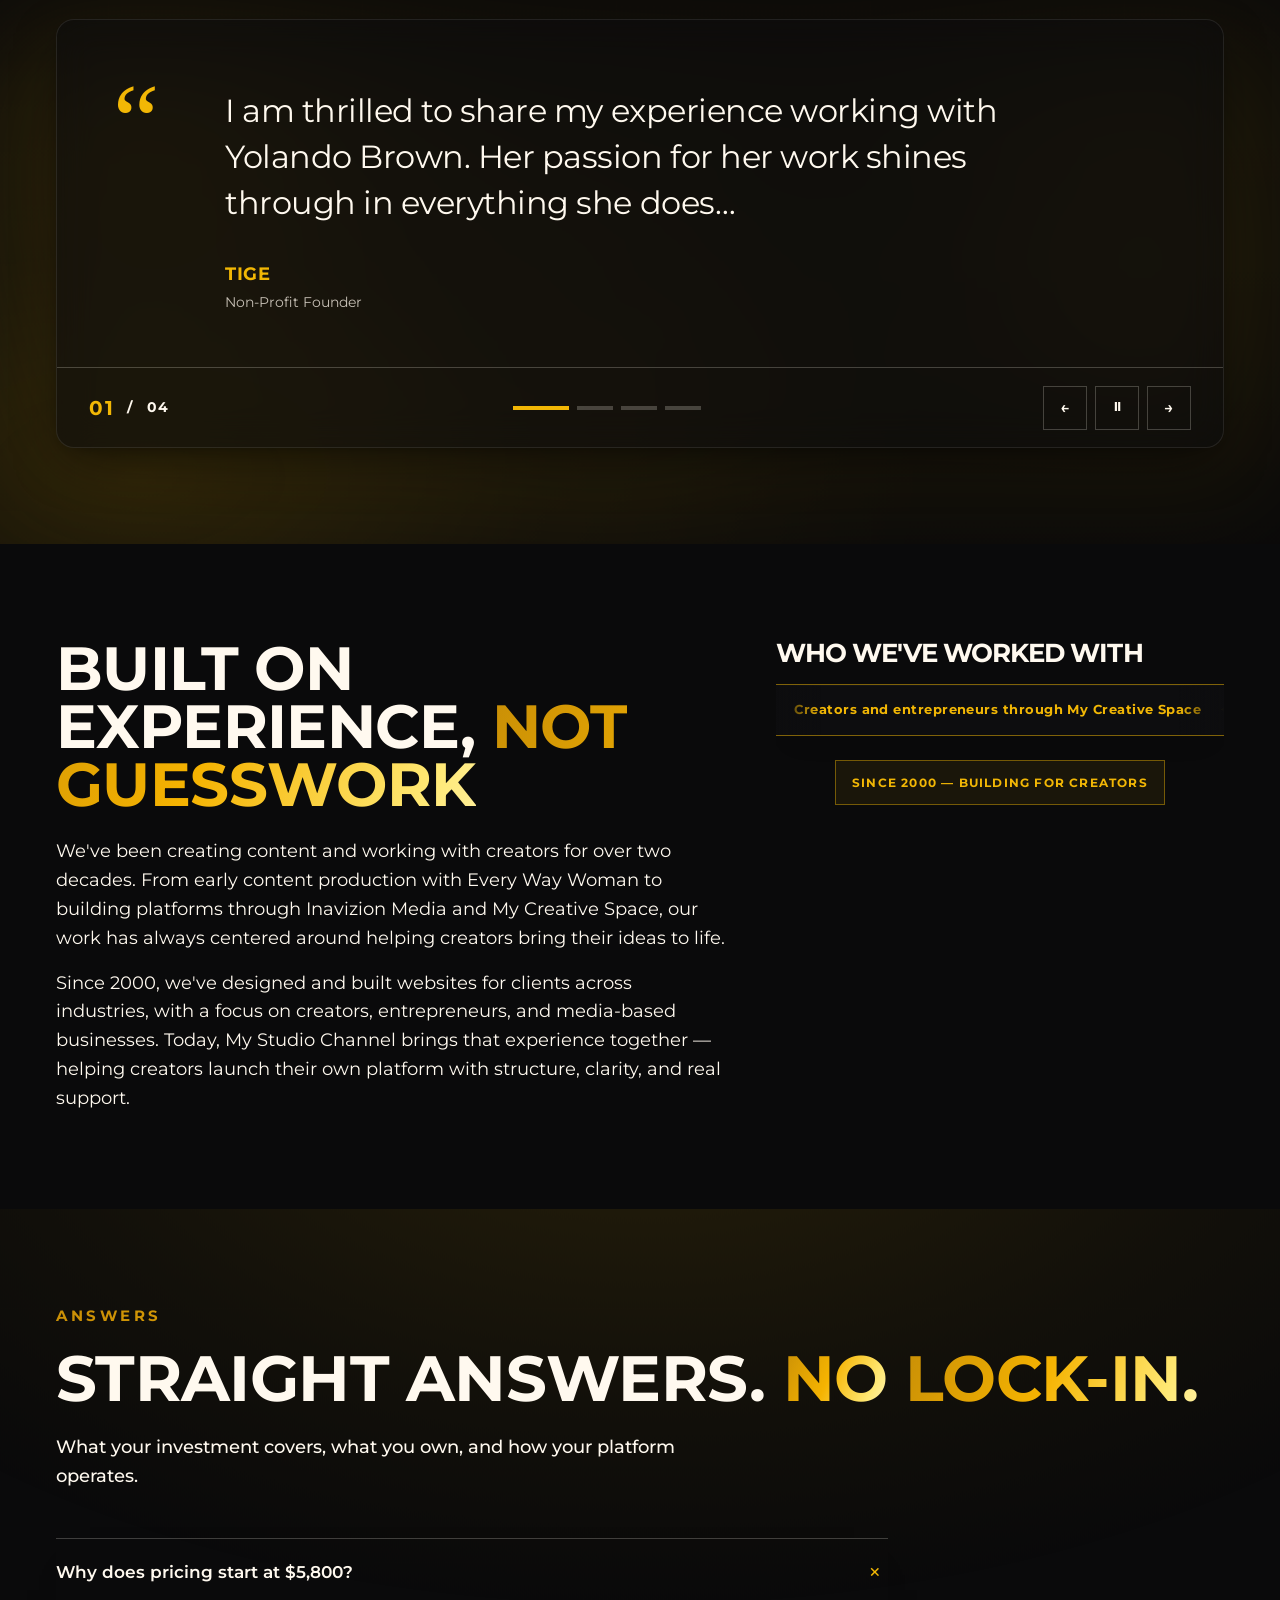
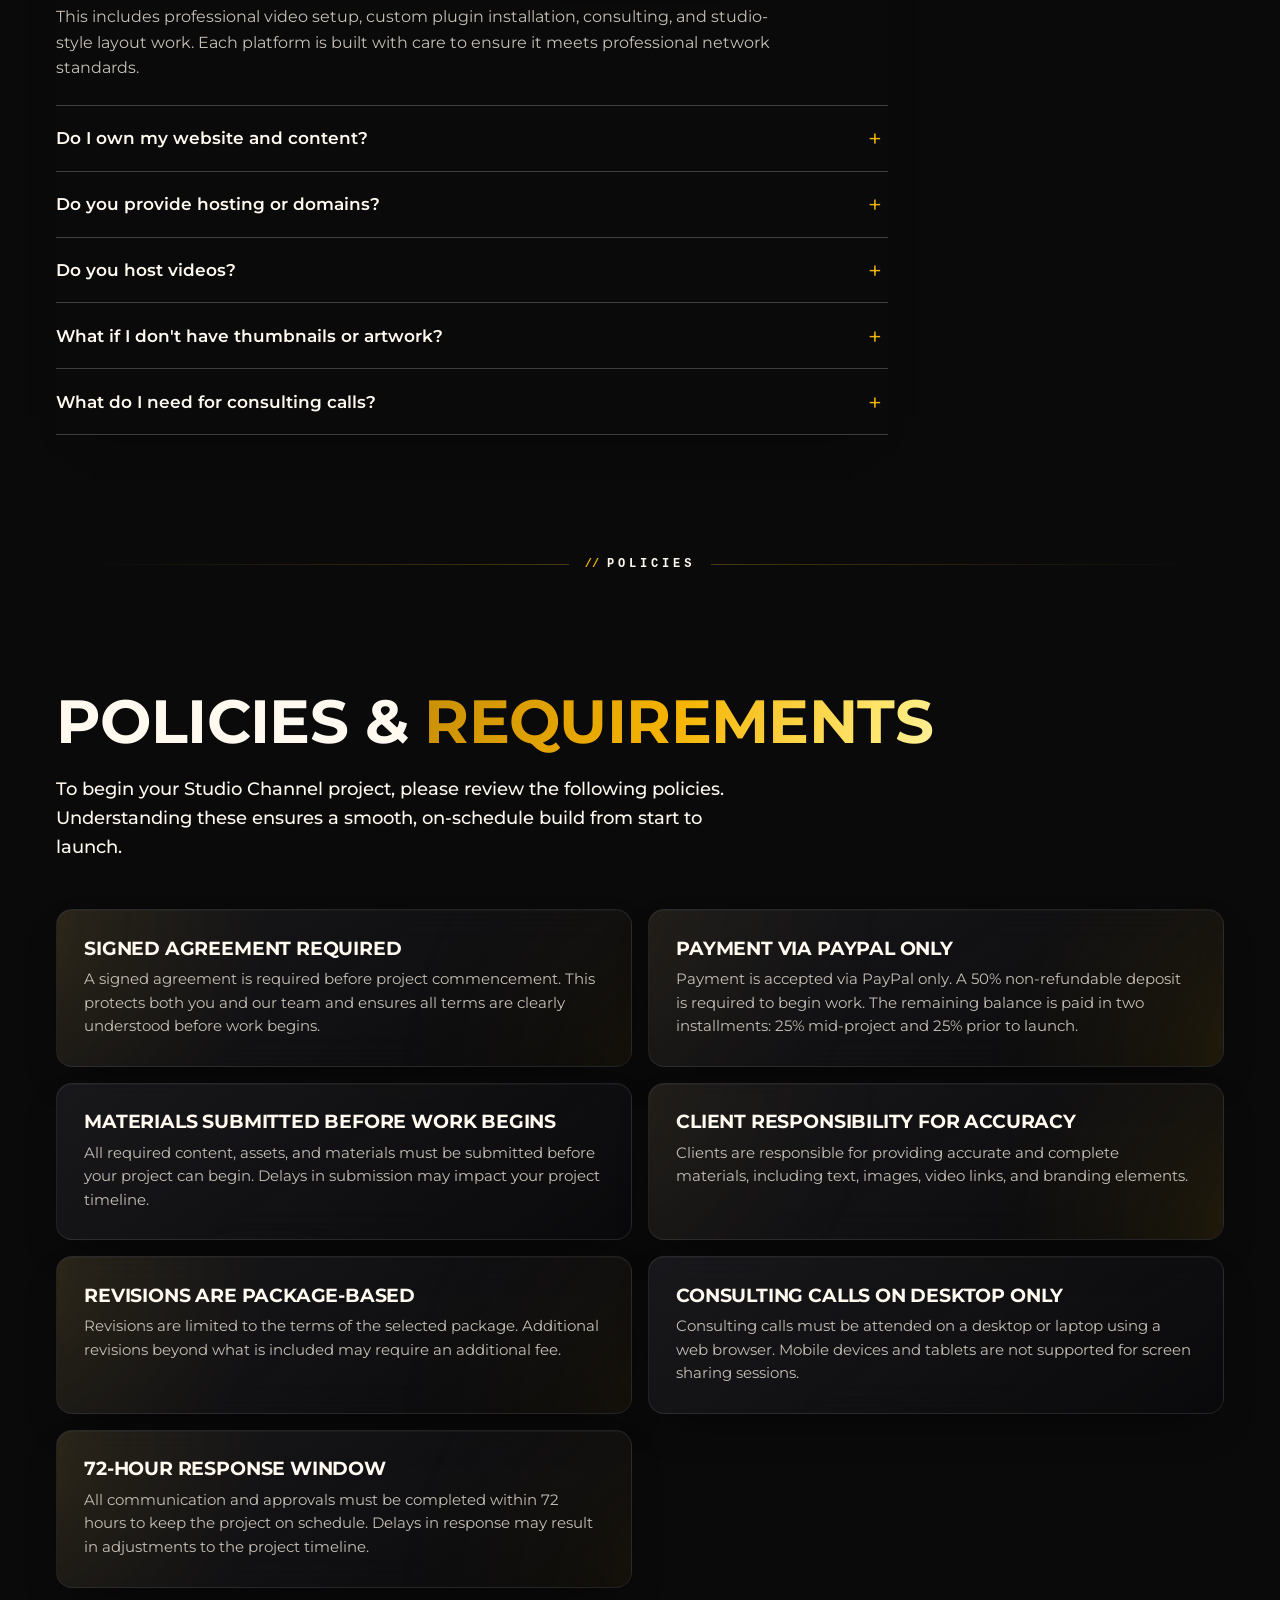
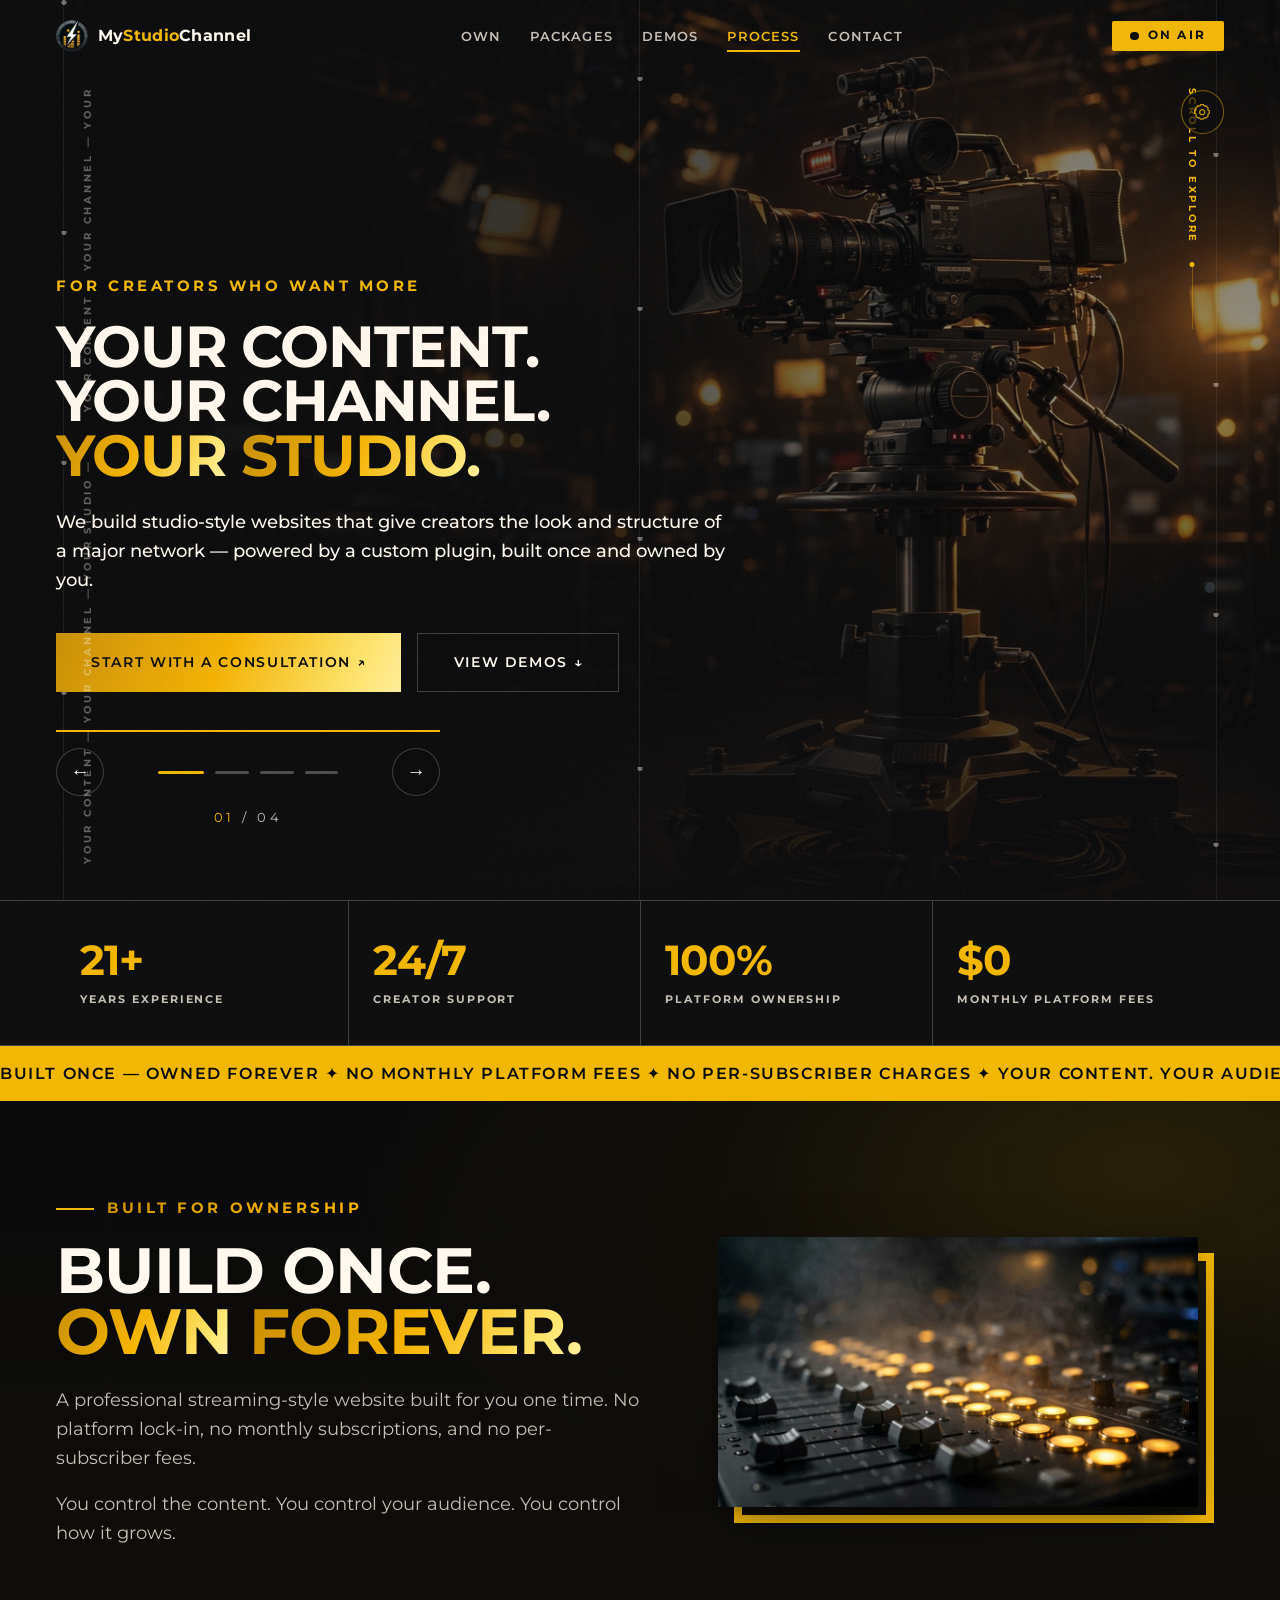
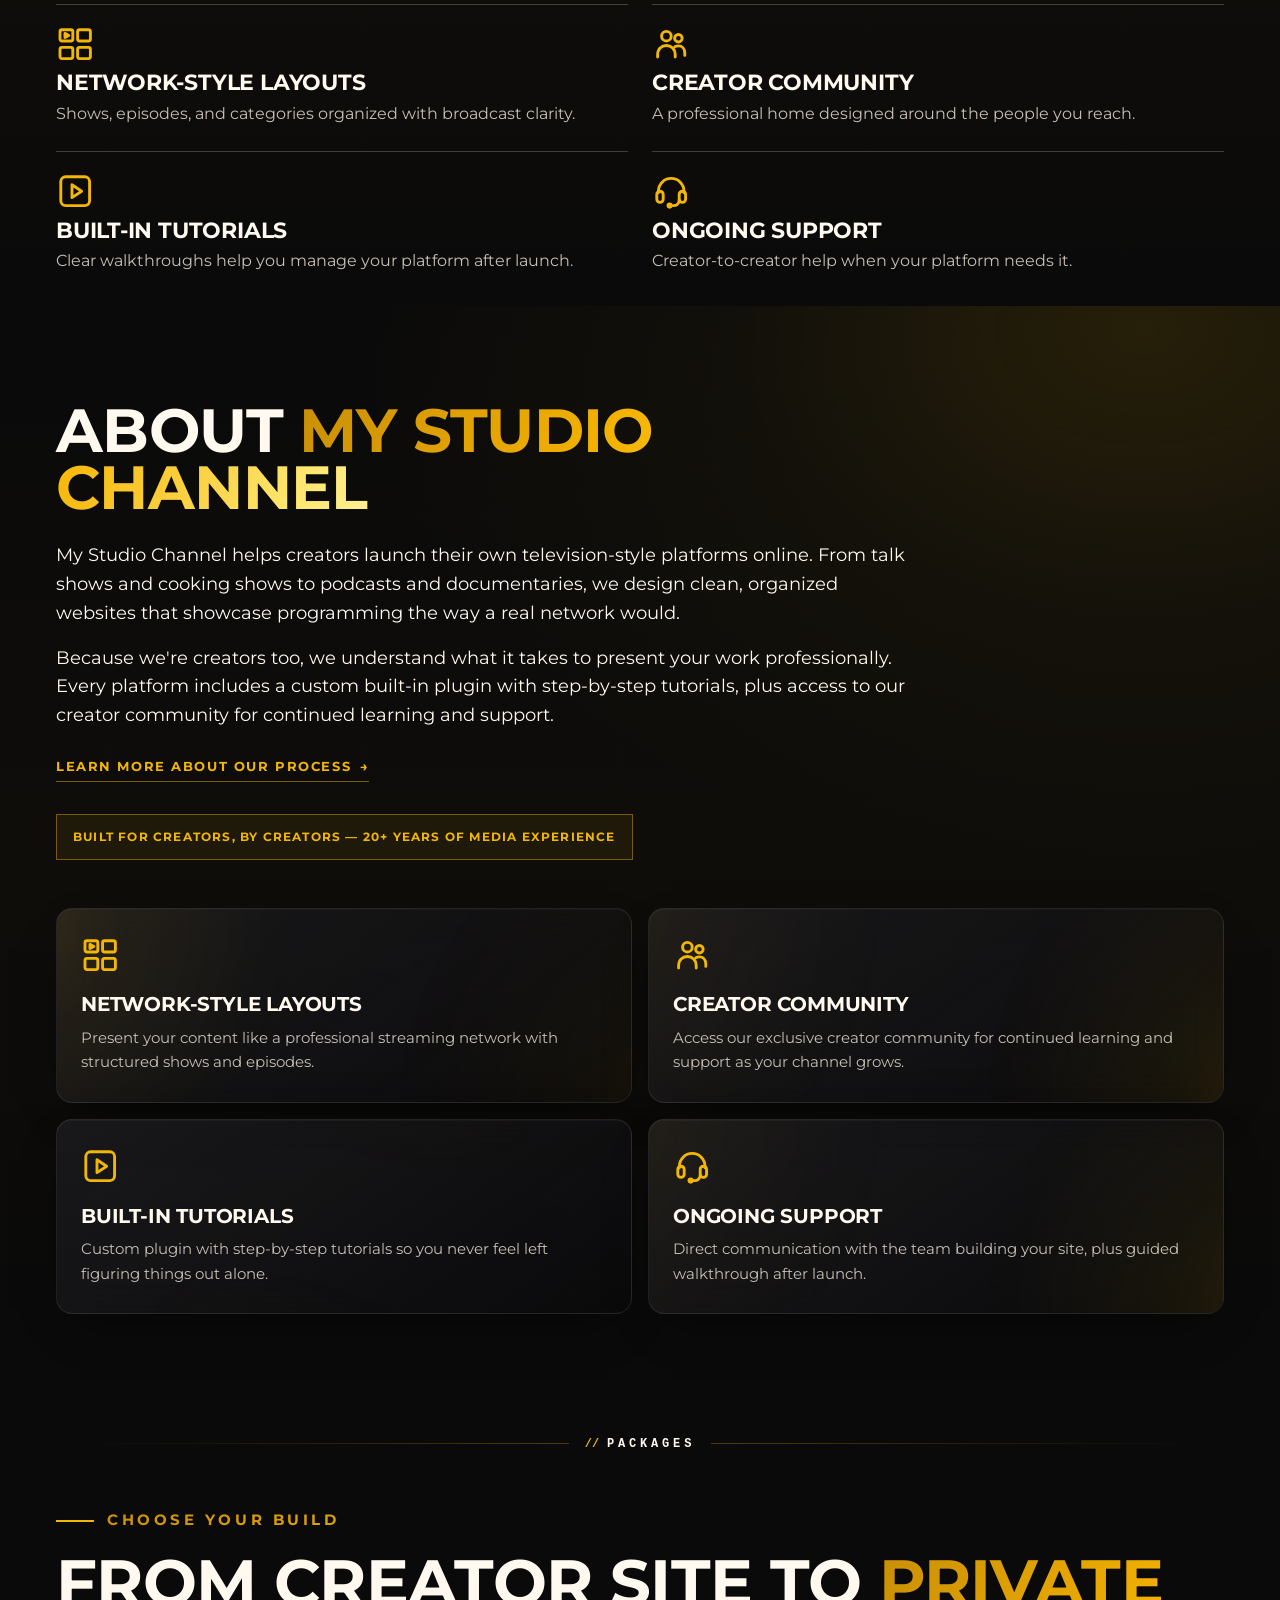
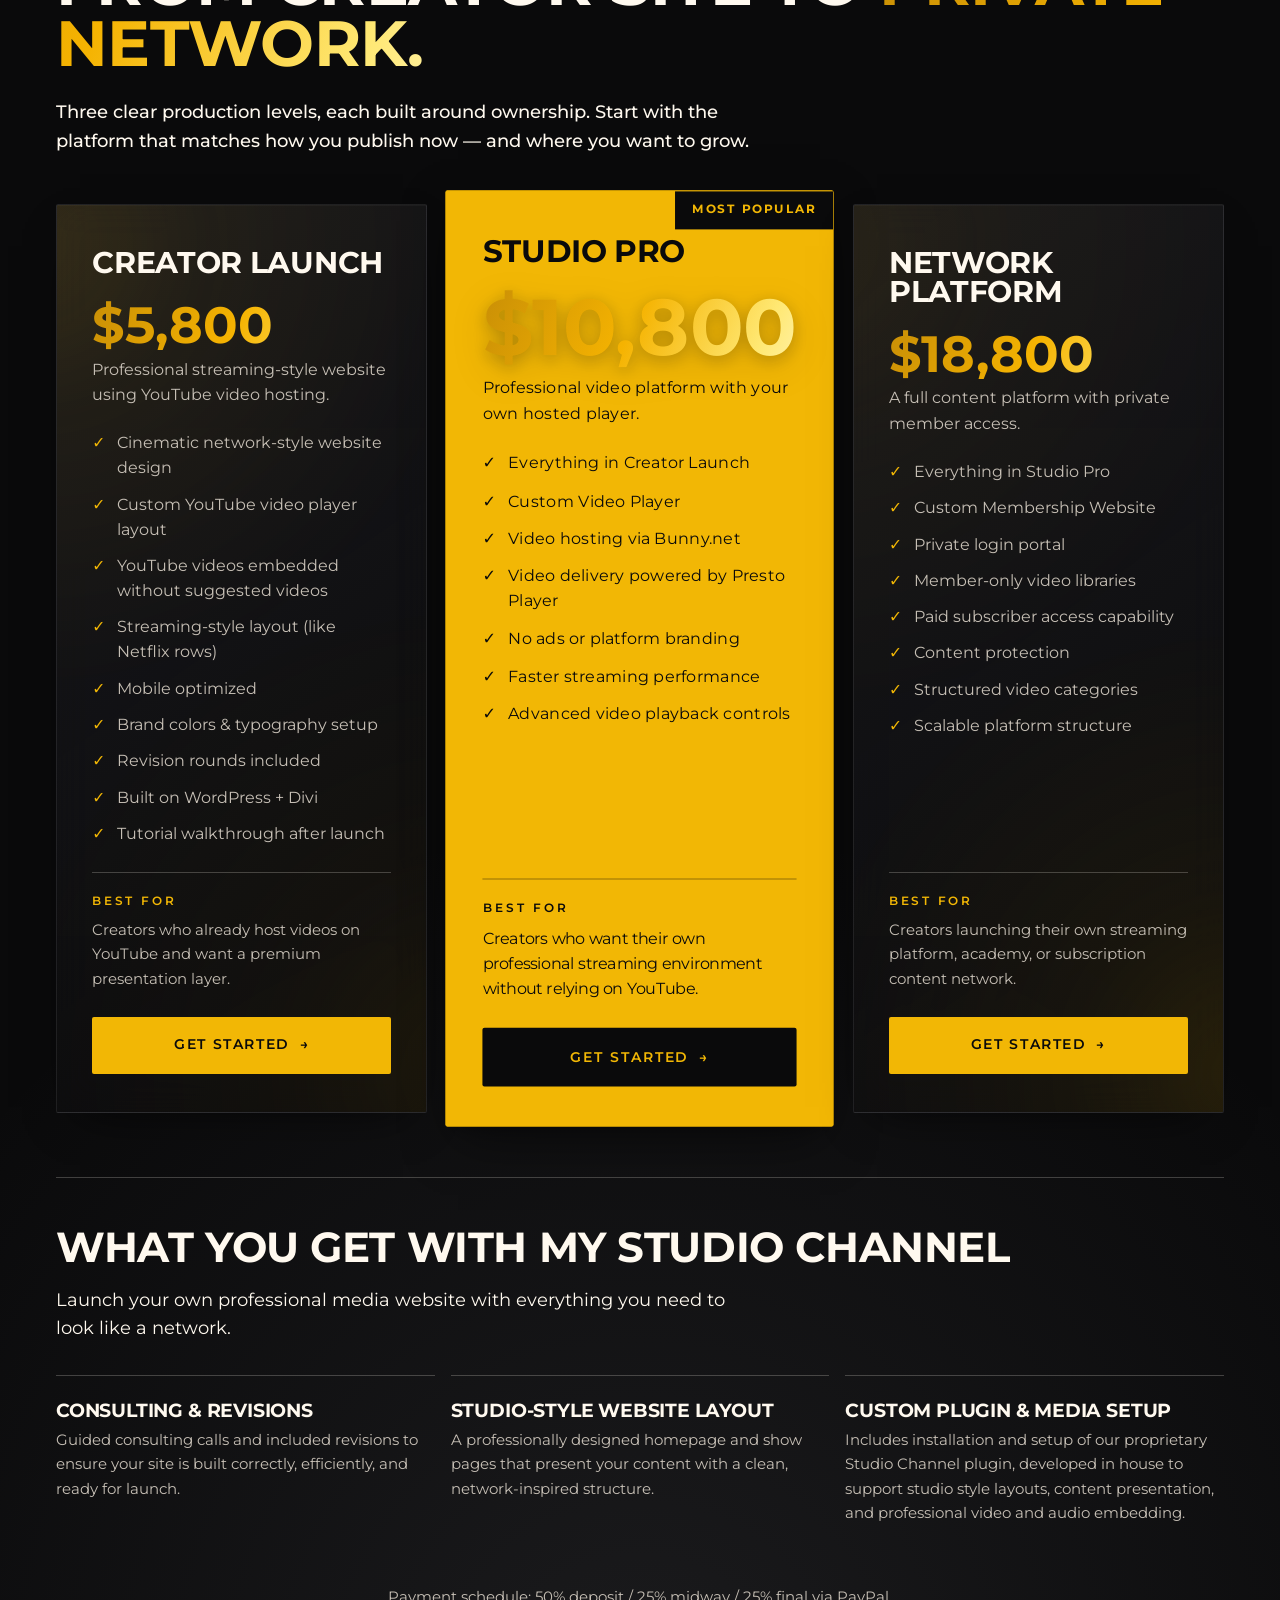
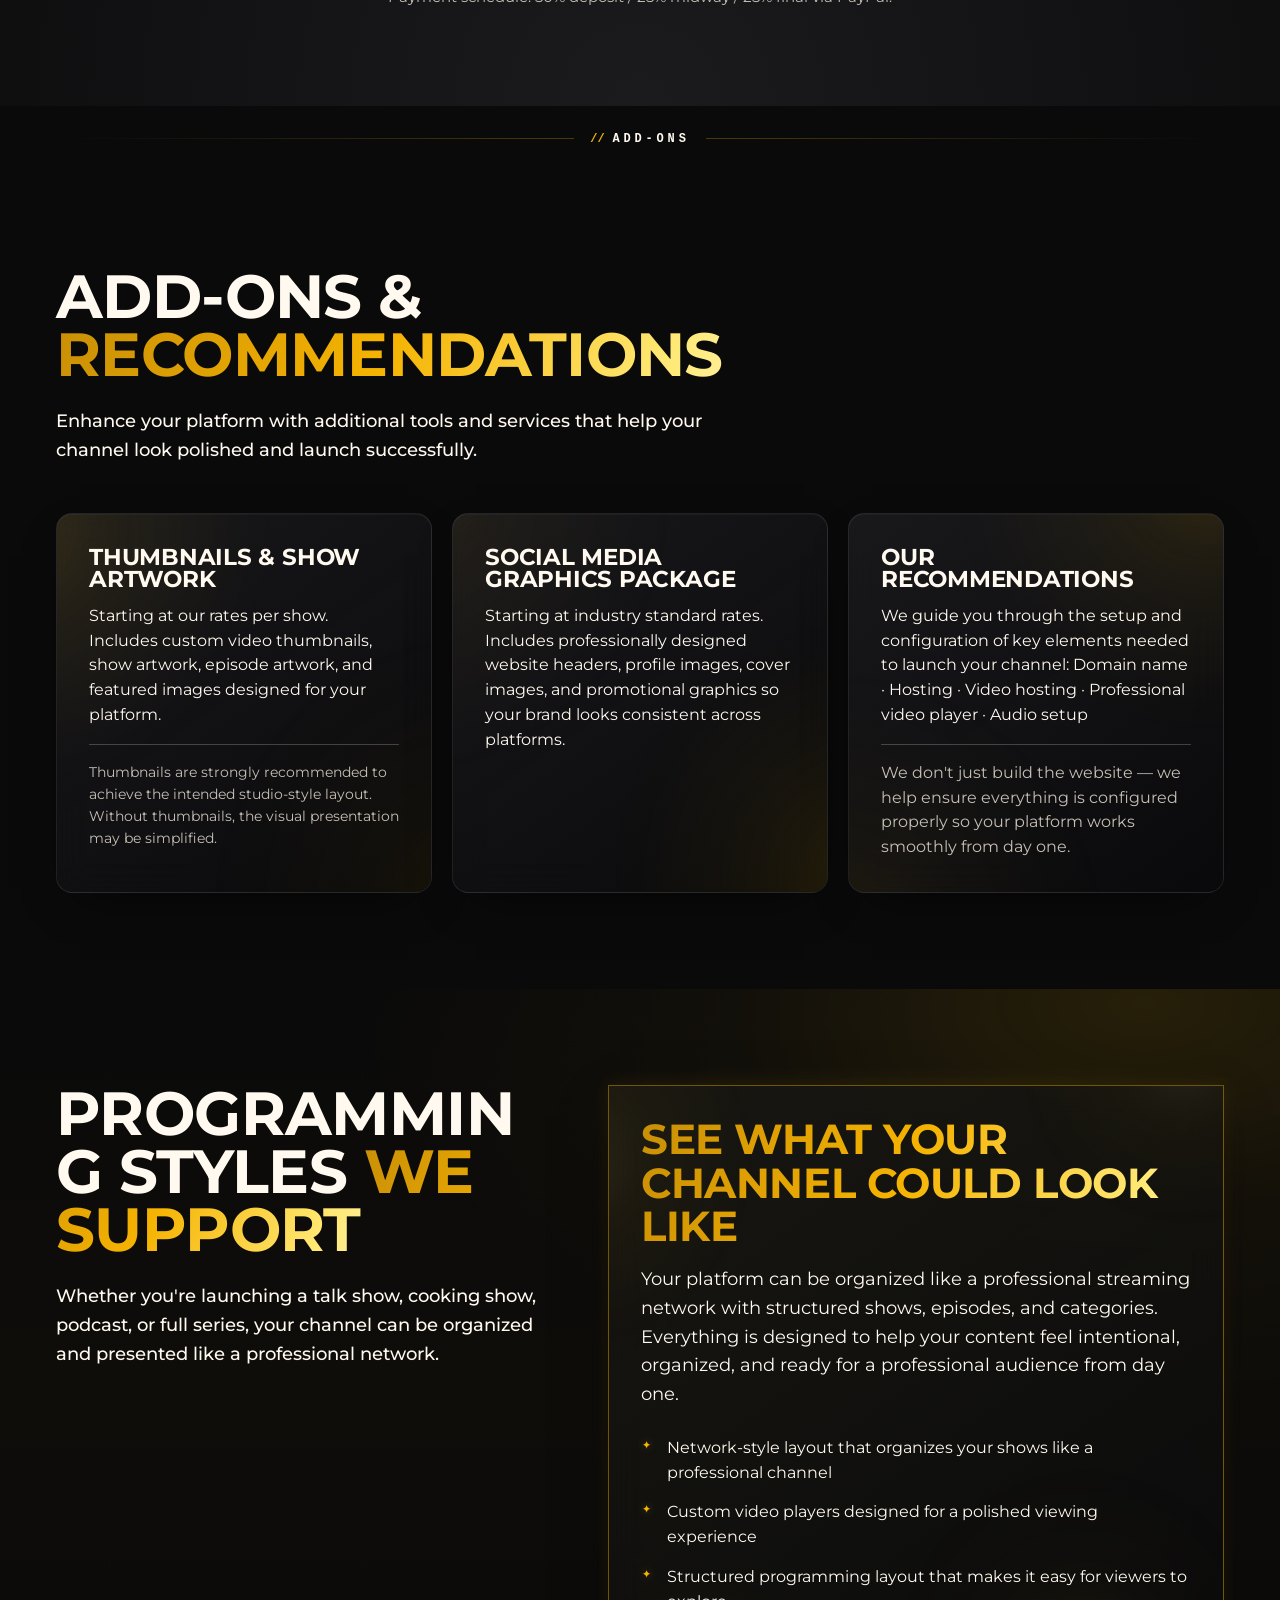
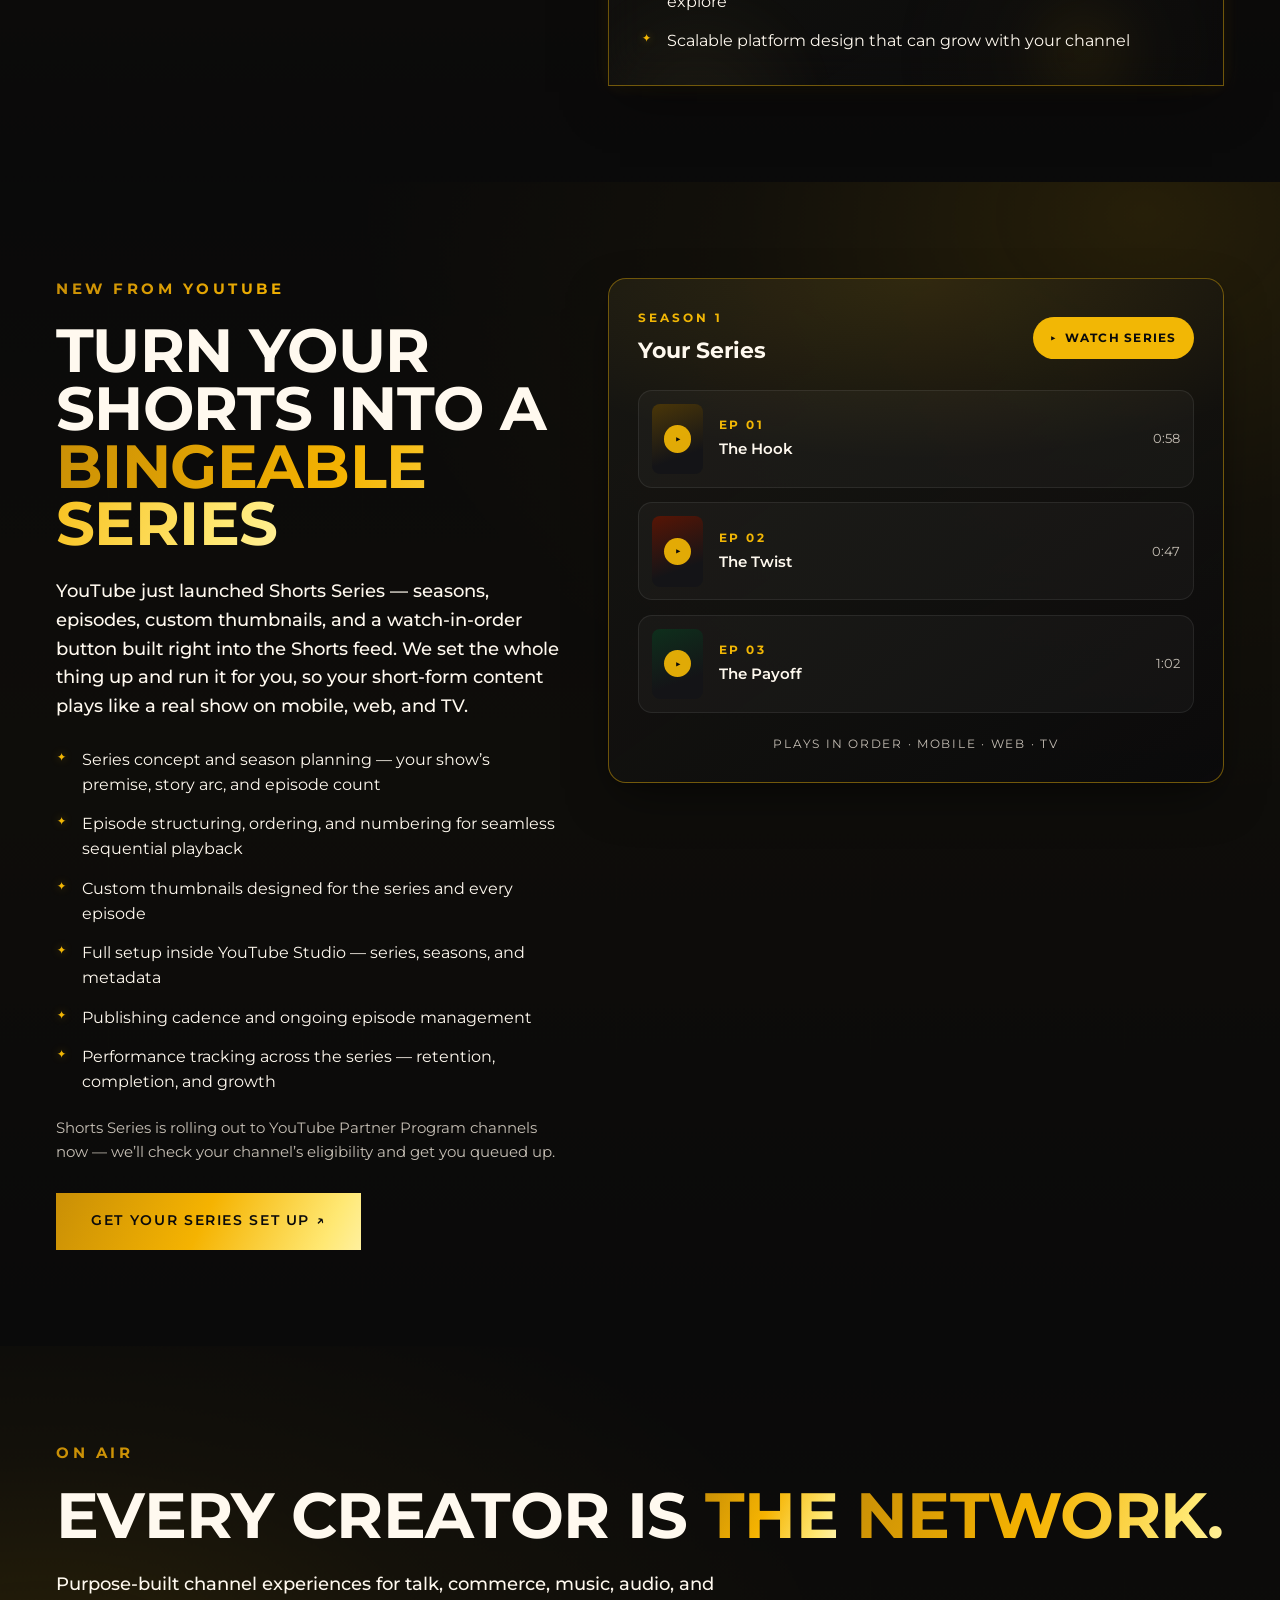
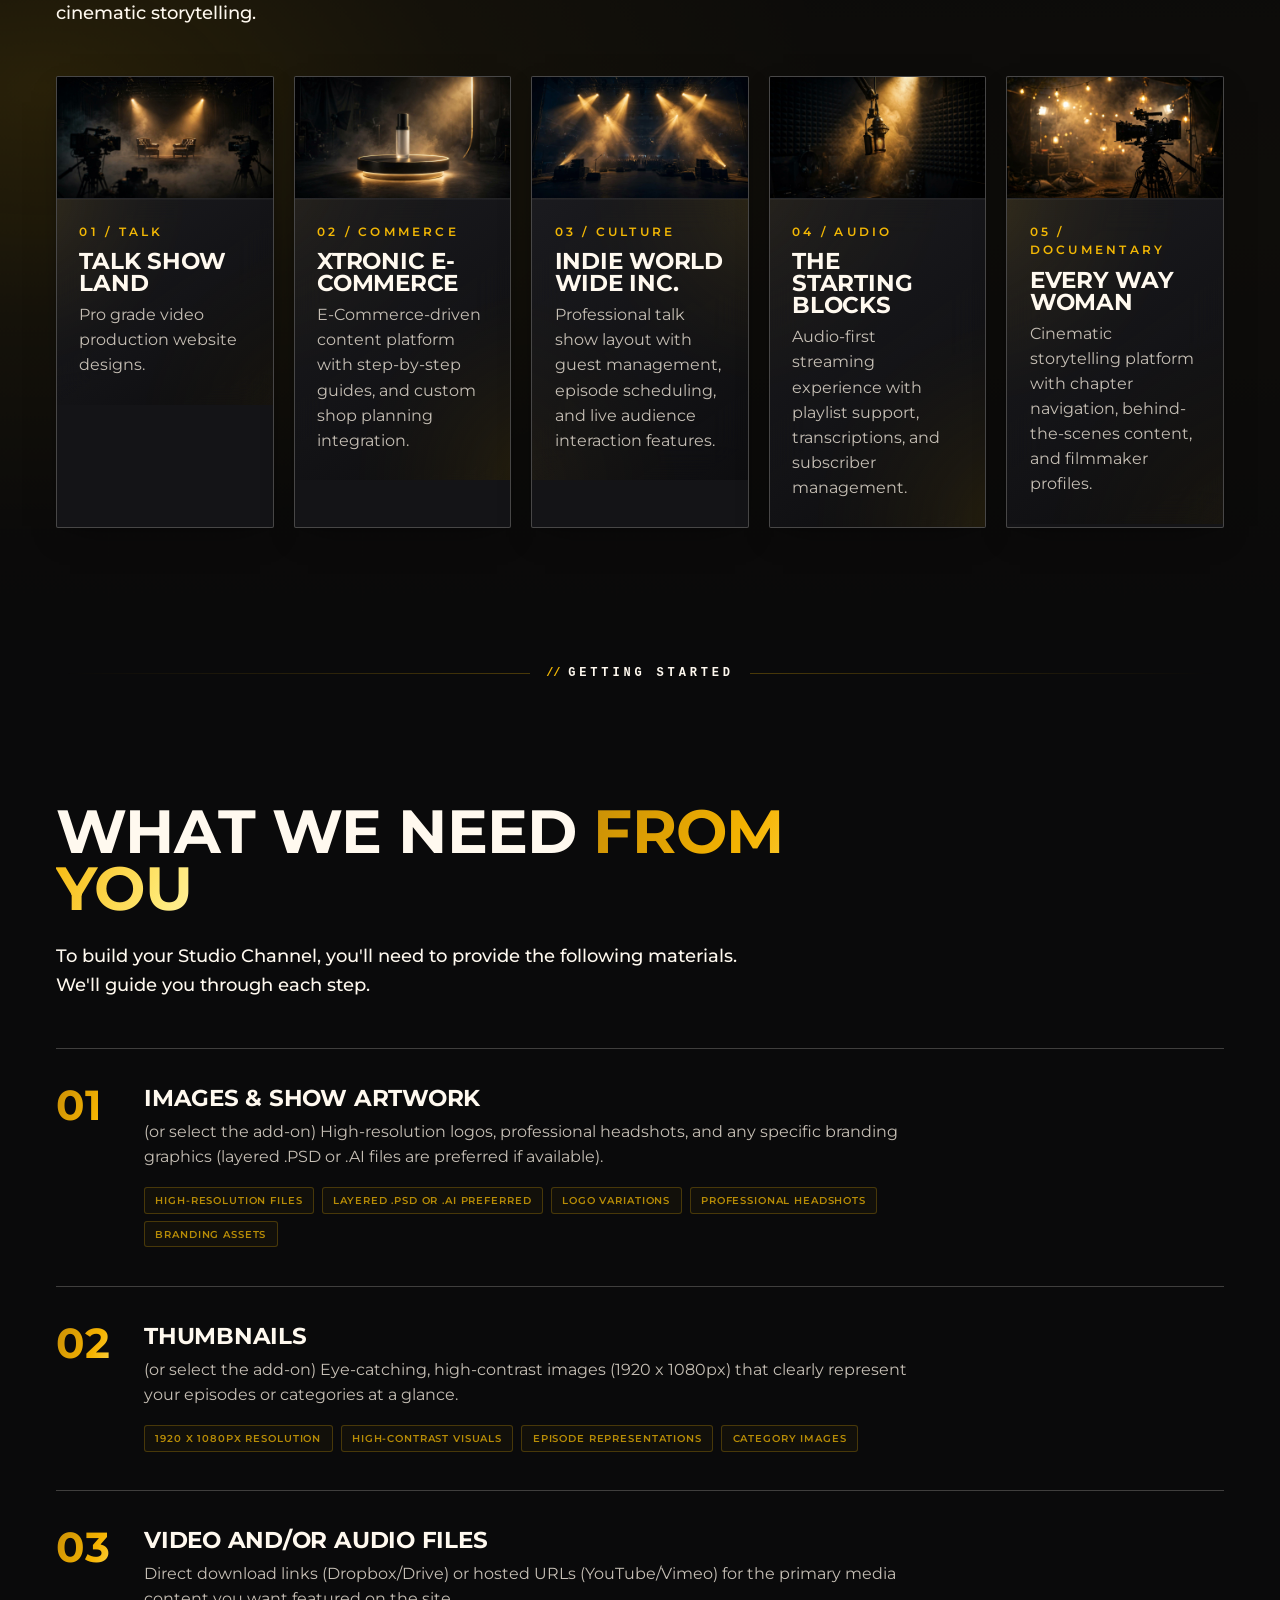
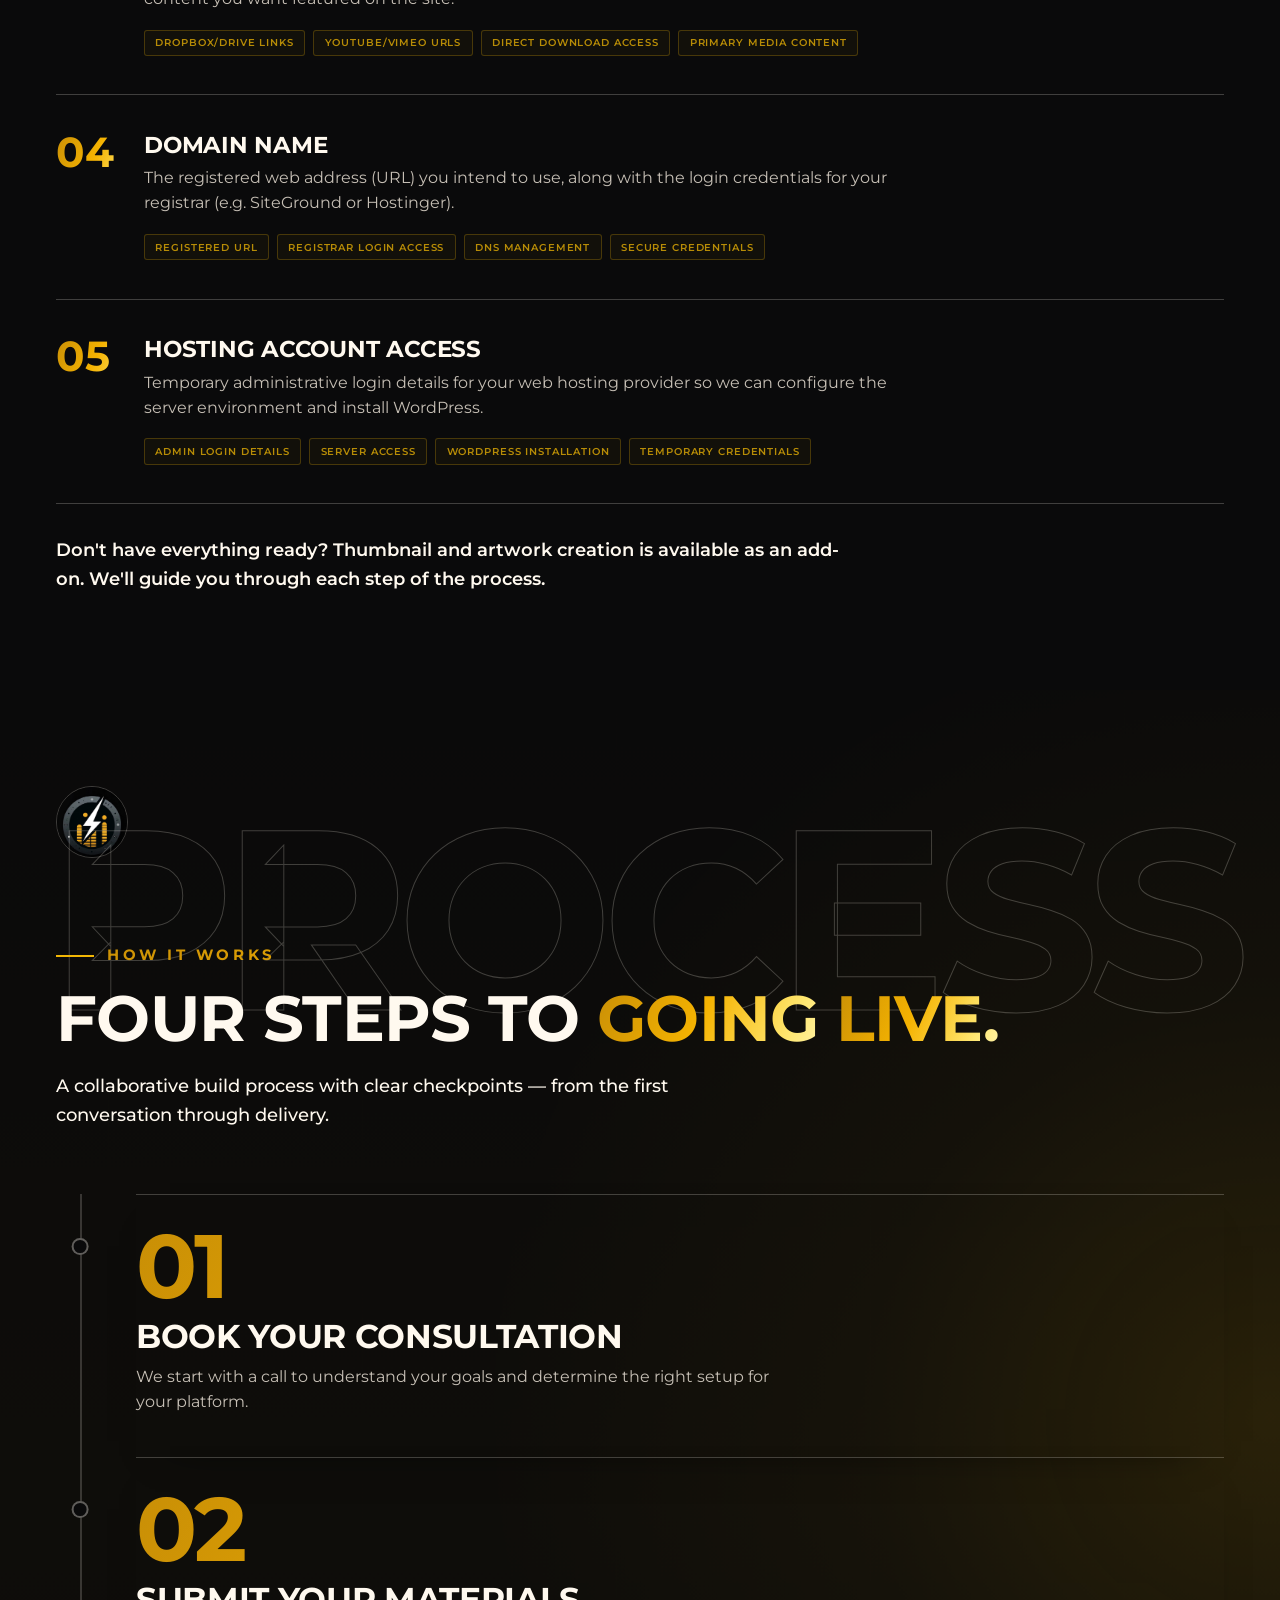
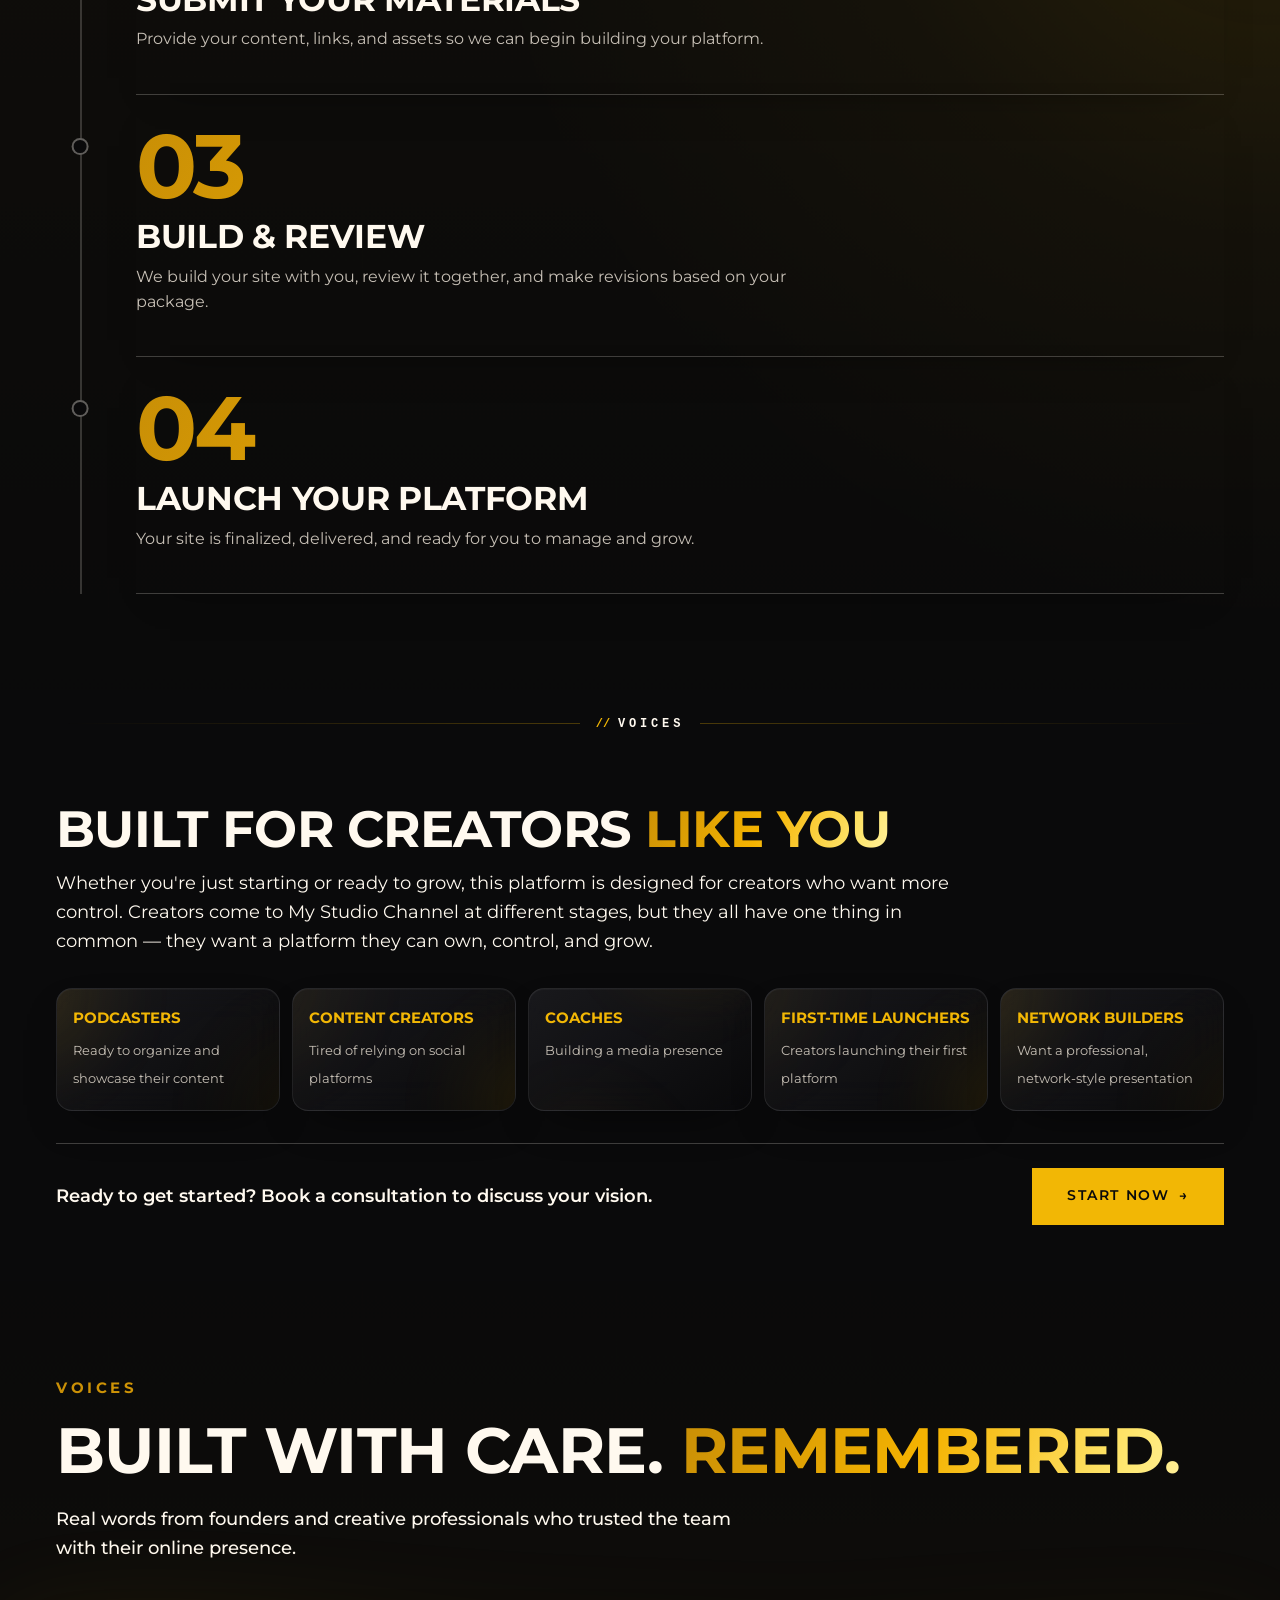
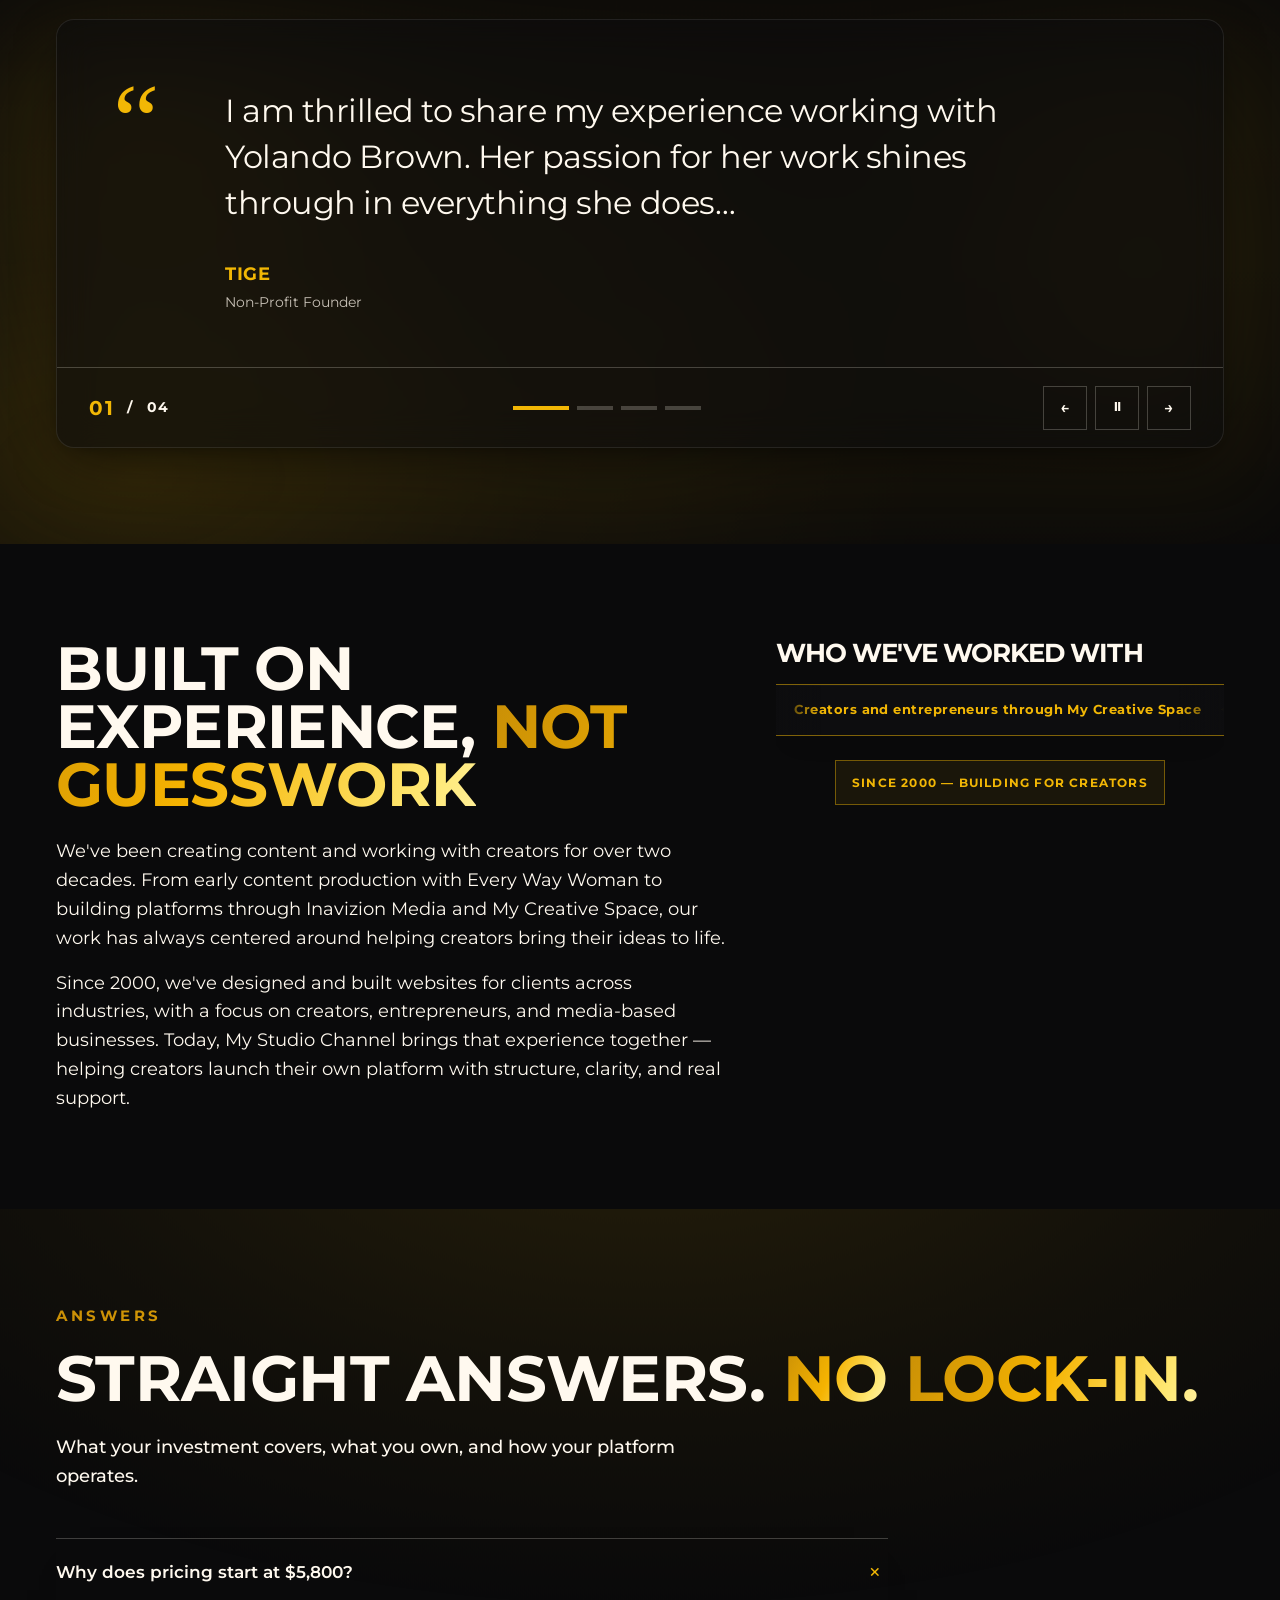
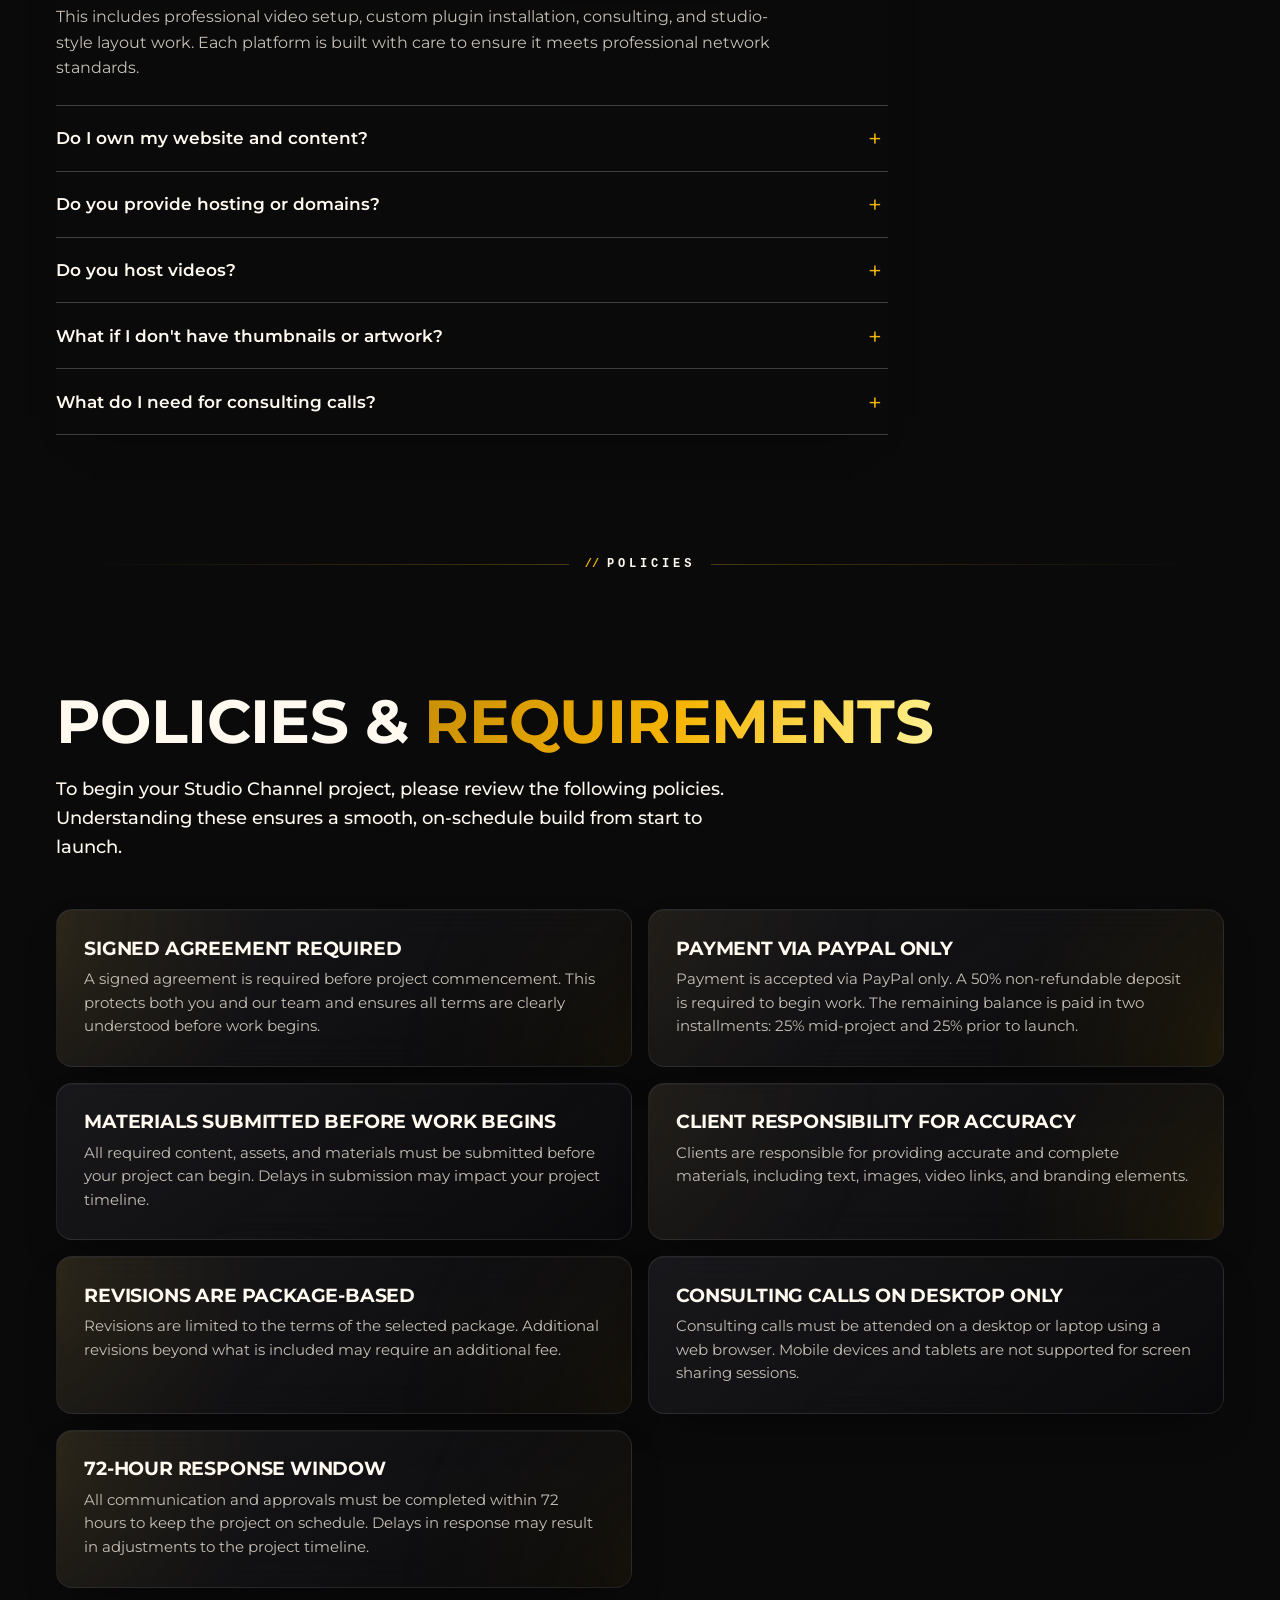
